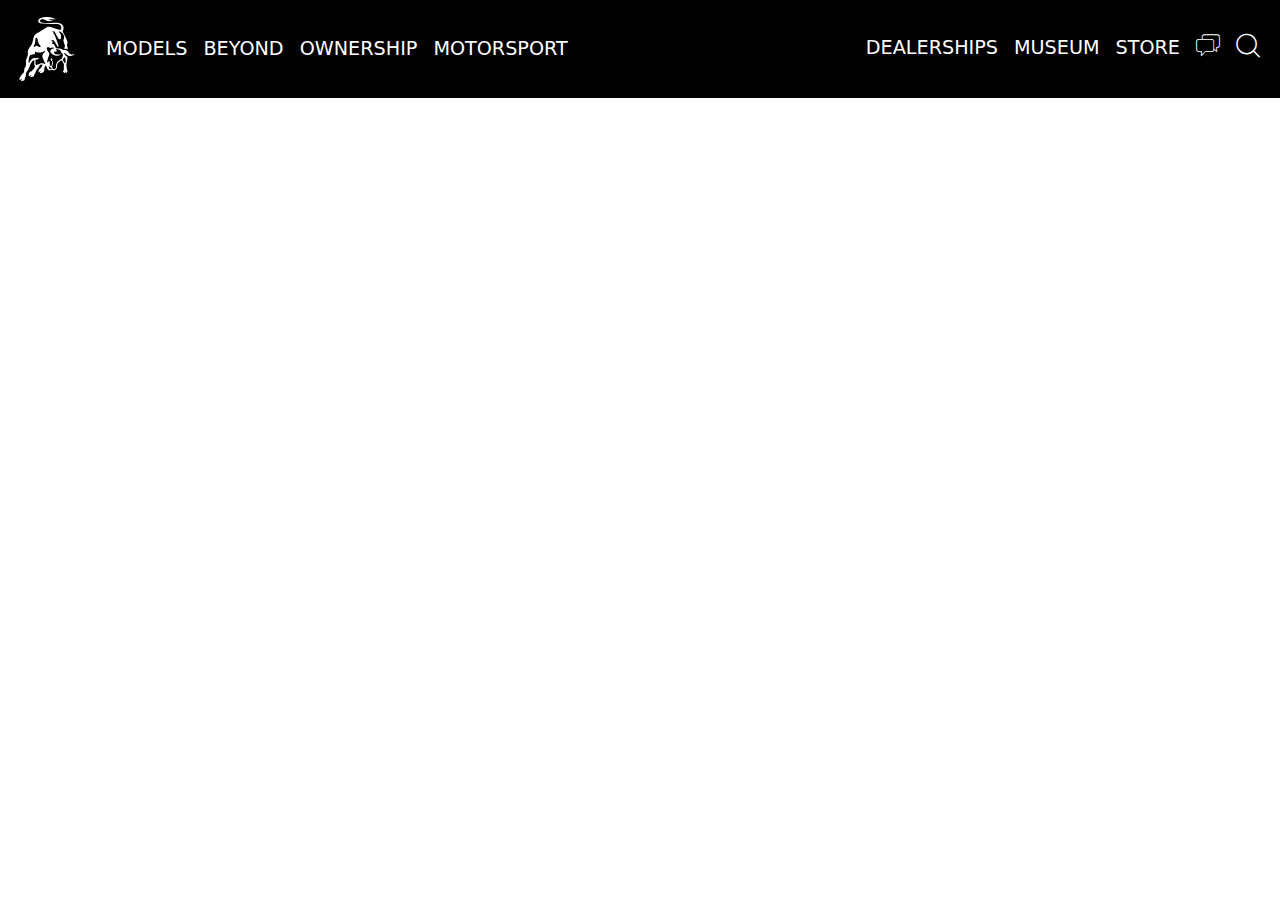
==== index.html @ b0d0cbb2 "first-commit" ====
<!DOCTYPE html>
<html lang="en">

<head>
    <meta charset="UTF-8">
    <meta name="viewport" content="width=device-width, initial-scale=1.0">
    <title>Document</title>
    <link rel="stylesheet" href="assets/css/main.css">
</head>

<body>
    <!-- <div class="container">
        <button class="theme-button ">
            <i class="icon-d-view"></i>
            <svg xmlns:xlink="http://www.w3.org/1999/xlink" x="0px" y="0px" viewBox="0 0 27.7 32"
                style="enable-background:new 0 0 27.7 32;" xml:space="preserve">
                <polygon points="0.2,8.1 0.2,23.9 13.9,31.8 27.5,23.9 27.5,8.1 13.9,0.2 " />
            </svg>
        </button>
    </div> -->
    <header class="header">
        <div class="main-navbar">
            <div class="container container-lg">
                <nav class="navbar navbar-expand-lg">
                      <a class="navbar-brand" href="#"><img src="assets/images/main_logo.svg" alt=""></a>
                      <button class="navbar-toggler" type="button" data-bs-toggle="collapse" data-bs-target="#navbarSupportedContent" aria-controls="navbarSupportedContent" aria-expanded="false" aria-label="Toggle navigation">
                        <span class="navbar-toggler-icon"></span>
                      </button>
                      <div class="collapse navbar-collapse" id="navbarSupportedContent">
                        <ul class="navbar-nav me-auto mb-2 mb-lg-0">
                          <li class="nav-item">
                            <a class="nav-link active" aria-current="page" href="#">Models</a>
                          </li>
                          <li class="nav-item">
                            <a class="nav-link" href="#">Beyond</a>
                          </li> 
                          <li class="nav-item">
                            <a class="nav-link" href="#">Ownership</a>
                          </li> 
                          <li class="nav-item">
                            <a class="nav-link" href="#">Motorsport</a>
                          </li> 
                        </ul>
                        <ul class="right-links navbar-nav">
                            <li class="nav-item">
                                <a class="nav-link" href="">Dealerships</a>
                            </li>
                            <li class="nav-item">
                                <a class="nav-link" href="">Museum</a>
                            </li>
                            <li class="nav-item">
                                <a class="nav-link" href="">Store</a>
                            </li>
                            <li class="nav-item">
                                <a class="nav-link" href=""><i class="icon-ask-me"></i></a>
                            </li>
                            <li class="nav-item">
                                <a class="nav-link" href=""><i class="icon-search"></i></a>
                            </li>
                        </ul>
                      </div>
                  </nav>
            </div><!-- /.container -->
        </div><!-- /.main-navbar -->
    </header><!-- /.header -->
    <main class="main-content"></main><!-- /.main-content -->
    <footer class="footer"></footer><!-- /.footer -->

    <script src="assets/js/bootstrap.js"></script>
    <script src="assets/js/main.js"></script>
</body>

</html>
---- assets/css/main.css ----
@charset "UTF-8";
@font-face {
  font-family: "icomoon";
  src: url("fonts/icomoon.eot?ukr5gu");
  src: url("fonts/icomoon.eot?ukr5gu#iefix") format("embedded-opentype"), url("fonts/icomoon.ttf?ukr5gu") format("truetype"), url("fonts/icomoon.woff?ukr5gu") format("woff"), url("fonts/icomoon.svg?ukr5gu#icomoon") format("svg");
  font-weight: normal;
  font-style: normal;
  font-display: block;
}
[class^=icon-], [class*=" icon-"] {
  /* use !important to prevent issues with browser extensions that change fonts */
  font-family: "icomoon" !important;
  speak: never;
  font-style: normal;
  font-weight: normal;
  font-variant: normal;
  text-transform: none;
  line-height: 1;
  /* Better Font Rendering =========== */
  -webkit-font-smoothing: antialiased;
  -moz-osx-font-smoothing: grayscale;
}

.icon-d-view:before {
  content: "\e900";
}

.icon-arrow:before {
  content: "\e901";
}

.icon-ask-me:before {
  content: "\e902";
}

.icon-play:before {
  content: "\e903";
}

.icon-search:before {
  content: "\e904";
}

/*!
 * Bootstrap  v5.3.3 (https://getbootstrap.com/)
 * Copyright 2011-2024 The Bootstrap Authors
 * Licensed under MIT (https://github.com/twbs/bootstrap/blob/main/LICENSE)
 */
:root,
[data-bs-theme=light] {
  --bs-blue: #0d6efd;
  --bs-indigo: #6610f2;
  --bs-purple: #6f42c1;
  --bs-pink: #d63384;
  --bs-red: #dc3545;
  --bs-orange: #fd7e14;
  --bs-yellow: #ffc107;
  --bs-green: #198754;
  --bs-teal: #20c997;
  --bs-cyan: #0dcaf0;
  --bs-black: #000;
  --bs-white: #fff;
  --bs-gray: #6c757d;
  --bs-gray-dark: #343a40;
  --bs-gray-100: #f8f9fa;
  --bs-gray-200: #e9ecef;
  --bs-gray-300: #dee2e6;
  --bs-gray-400: #ced4da;
  --bs-gray-500: #adb5bd;
  --bs-gray-600: #6c757d;
  --bs-gray-700: #495057;
  --bs-gray-800: #343a40;
  --bs-gray-900: #212529;
  --bs-primary: #0d6efd;
  --bs-secondary: #6c757d;
  --bs-success: #198754;
  --bs-info: #0dcaf0;
  --bs-warning: #ffc107;
  --bs-danger: #dc3545;
  --bs-light: #f8f9fa;
  --bs-dark: #212529;
  --bs-primary-rgb: 13, 110, 253;
  --bs-secondary-rgb: 108, 117, 125;
  --bs-success-rgb: 25, 135, 84;
  --bs-info-rgb: 13, 202, 240;
  --bs-warning-rgb: 255, 193, 7;
  --bs-danger-rgb: 220, 53, 69;
  --bs-light-rgb: 248, 249, 250;
  --bs-dark-rgb: 33, 37, 41;
  --bs-primary-text-emphasis: #052c65;
  --bs-secondary-text-emphasis: #2b2f32;
  --bs-success-text-emphasis: #0a3622;
  --bs-info-text-emphasis: #055160;
  --bs-warning-text-emphasis: #664d03;
  --bs-danger-text-emphasis: #58151c;
  --bs-light-text-emphasis: #495057;
  --bs-dark-text-emphasis: #495057;
  --bs-primary-bg-subtle: #cfe2ff;
  --bs-secondary-bg-subtle: #e2e3e5;
  --bs-success-bg-subtle: #d1e7dd;
  --bs-info-bg-subtle: #cff4fc;
  --bs-warning-bg-subtle: #fff3cd;
  --bs-danger-bg-subtle: #f8d7da;
  --bs-light-bg-subtle: #fcfcfd;
  --bs-dark-bg-subtle: #ced4da;
  --bs-primary-border-subtle: #9ec5fe;
  --bs-secondary-border-subtle: #c4c8cb;
  --bs-success-border-subtle: #a3cfbb;
  --bs-info-border-subtle: #9eeaf9;
  --bs-warning-border-subtle: #ffe69c;
  --bs-danger-border-subtle: #f1aeb5;
  --bs-light-border-subtle: #e9ecef;
  --bs-dark-border-subtle: #adb5bd;
  --bs-white-rgb: 255, 255, 255;
  --bs-black-rgb: 0, 0, 0;
  --bs-font-sans-serif: system-ui, -apple-system, "Segoe UI", Roboto, "Helvetica Neue", "Noto Sans", "Liberation Sans", Arial, sans-serif, "Apple Color Emoji", "Segoe UI Emoji", "Segoe UI Symbol", "Noto Color Emoji";
  --bs-font-monospace: SFMono-Regular, Menlo, Monaco, Consolas, "Liberation Mono", "Courier New", monospace;
  --bs-gradient: linear-gradient(180deg, rgba(255, 255, 255, 0.15), rgba(255, 255, 255, 0));
  --bs-body-font-family: var(--bs-font-sans-serif);
  --bs-body-font-size: 1rem;
  --bs-body-font-weight: 400;
  --bs-body-line-height: 1.5;
  --bs-body-color: #212529;
  --bs-body-color-rgb: 33, 37, 41;
  --bs-body-bg: #fff;
  --bs-body-bg-rgb: 255, 255, 255;
  --bs-emphasis-color: #000;
  --bs-emphasis-color-rgb: 0, 0, 0;
  --bs-secondary-color: rgba(33, 37, 41, 0.75);
  --bs-secondary-color-rgb: 33, 37, 41;
  --bs-secondary-bg: #e9ecef;
  --bs-secondary-bg-rgb: 233, 236, 239;
  --bs-tertiary-color: rgba(33, 37, 41, 0.5);
  --bs-tertiary-color-rgb: 33, 37, 41;
  --bs-tertiary-bg: #f8f9fa;
  --bs-tertiary-bg-rgb: 248, 249, 250;
  --bs-heading-color: inherit;
  --bs-link-color: #0d6efd;
  --bs-link-color-rgb: 13, 110, 253;
  --bs-link-decoration: underline;
  --bs-link-hover-color: #0a58ca;
  --bs-link-hover-color-rgb: 10, 88, 202;
  --bs-code-color: #d63384;
  --bs-highlight-color: #212529;
  --bs-highlight-bg: #fff3cd;
  --bs-border-width: 1px;
  --bs-border-style: solid;
  --bs-border-color: #dee2e6;
  --bs-border-color-translucent: rgba(0, 0, 0, 0.175);
  --bs-border-radius: 0.375rem;
  --bs-border-radius-sm: 0.25rem;
  --bs-border-radius-lg: 0.5rem;
  --bs-border-radius-xl: 1rem;
  --bs-border-radius-xxl: 2rem;
  --bs-border-radius-2xl: var(--bs-border-radius-xxl);
  --bs-border-radius-pill: 50rem;
  --bs-box-shadow: 0 0.5rem 1rem rgba(0, 0, 0, 0.15);
  --bs-box-shadow-sm: 0 0.125rem 0.25rem rgba(0, 0, 0, 0.075);
  --bs-box-shadow-lg: 0 1rem 3rem rgba(0, 0, 0, 0.175);
  --bs-box-shadow-inset: inset 0 1px 2px rgba(0, 0, 0, 0.075);
  --bs-focus-ring-width: 0.25rem;
  --bs-focus-ring-opacity: 0.25;
  --bs-focus-ring-color: rgba(13, 110, 253, 0.25);
  --bs-form-valid-color: #198754;
  --bs-form-valid-border-color: #198754;
  --bs-form-invalid-color: #dc3545;
  --bs-form-invalid-border-color: #dc3545;
}

[data-bs-theme=dark] {
  color-scheme: dark;
  --bs-body-color: #dee2e6;
  --bs-body-color-rgb: 222, 226, 230;
  --bs-body-bg: #212529;
  --bs-body-bg-rgb: 33, 37, 41;
  --bs-emphasis-color: #fff;
  --bs-emphasis-color-rgb: 255, 255, 255;
  --bs-secondary-color: rgba(222, 226, 230, 0.75);
  --bs-secondary-color-rgb: 222, 226, 230;
  --bs-secondary-bg: #343a40;
  --bs-secondary-bg-rgb: 52, 58, 64;
  --bs-tertiary-color: rgba(222, 226, 230, 0.5);
  --bs-tertiary-color-rgb: 222, 226, 230;
  --bs-tertiary-bg: #2b3035;
  --bs-tertiary-bg-rgb: 43, 48, 53;
  --bs-primary-text-emphasis: #6ea8fe;
  --bs-secondary-text-emphasis: #a7acb1;
  --bs-success-text-emphasis: #75b798;
  --bs-info-text-emphasis: #6edff6;
  --bs-warning-text-emphasis: #ffda6a;
  --bs-danger-text-emphasis: #ea868f;
  --bs-light-text-emphasis: #f8f9fa;
  --bs-dark-text-emphasis: #dee2e6;
  --bs-primary-bg-subtle: #031633;
  --bs-secondary-bg-subtle: #161719;
  --bs-success-bg-subtle: #051b11;
  --bs-info-bg-subtle: #032830;
  --bs-warning-bg-subtle: #332701;
  --bs-danger-bg-subtle: #2c0b0e;
  --bs-light-bg-subtle: #343a40;
  --bs-dark-bg-subtle: #1a1d20;
  --bs-primary-border-subtle: #084298;
  --bs-secondary-border-subtle: #41464b;
  --bs-success-border-subtle: #0f5132;
  --bs-info-border-subtle: #087990;
  --bs-warning-border-subtle: #997404;
  --bs-danger-border-subtle: #842029;
  --bs-light-border-subtle: #495057;
  --bs-dark-border-subtle: #343a40;
  --bs-heading-color: inherit;
  --bs-link-color: #6ea8fe;
  --bs-link-hover-color: #8bb9fe;
  --bs-link-color-rgb: 110, 168, 254;
  --bs-link-hover-color-rgb: 139, 185, 254;
  --bs-code-color: #e685b5;
  --bs-highlight-color: #dee2e6;
  --bs-highlight-bg: #664d03;
  --bs-border-color: #495057;
  --bs-border-color-translucent: rgba(255, 255, 255, 0.15);
  --bs-form-valid-color: #75b798;
  --bs-form-valid-border-color: #75b798;
  --bs-form-invalid-color: #ea868f;
  --bs-form-invalid-border-color: #ea868f;
}

*,
*::before,
*::after {
  box-sizing: border-box;
}

@media (prefers-reduced-motion: no-preference) {
  :root {
    scroll-behavior: smooth;
  }
}

body {
  margin: 0;
  font-family: var(--bs-body-font-family);
  font-size: var(--bs-body-font-size);
  font-weight: var(--bs-body-font-weight);
  line-height: var(--bs-body-line-height);
  color: var(--bs-body-color);
  text-align: var(--bs-body-text-align);
  background-color: var(--bs-body-bg);
  -webkit-text-size-adjust: 100%;
  -webkit-tap-highlight-color: rgba(0, 0, 0, 0);
}

hr {
  margin: 1rem 0;
  color: inherit;
  border: 0;
  border-top: var(--bs-border-width) solid;
  opacity: 0.25;
}

h6, .h6, h5, .h5, h4, .h4, h3, .h3, h2, .h2, h1, .h1 {
  margin-top: 0;
  margin-bottom: 0.5rem;
  font-weight: 500;
  line-height: 1.2;
  color: var(--bs-heading-color);
}

h1, .h1 {
  font-size: calc(1.375rem + 1.5vw);
}
@media (min-width: 1200px) {
  h1, .h1 {
    font-size: 2.5rem;
  }
}

h2, .h2 {
  font-size: calc(1.325rem + 0.9vw);
}
@media (min-width: 1200px) {
  h2, .h2 {
    font-size: 2rem;
  }
}

h3, .h3 {
  font-size: calc(1.3rem + 0.6vw);
}
@media (min-width: 1200px) {
  h3, .h3 {
    font-size: 1.75rem;
  }
}

h4, .h4 {
  font-size: calc(1.275rem + 0.3vw);
}
@media (min-width: 1200px) {
  h4, .h4 {
    font-size: 1.5rem;
  }
}

h5, .h5 {
  font-size: 1.25rem;
}

h6, .h6 {
  font-size: 1rem;
}

p {
  margin-top: 0;
  margin-bottom: 1rem;
}

abbr[title] {
  -webkit-text-decoration: underline dotted;
          text-decoration: underline dotted;
  cursor: help;
  -webkit-text-decoration-skip-ink: none;
          text-decoration-skip-ink: none;
}

address {
  margin-bottom: 1rem;
  font-style: normal;
  line-height: inherit;
}

ol,
ul {
  padding-left: 2rem;
}

ol,
ul,
dl {
  margin-top: 0;
  margin-bottom: 1rem;
}

ol ol,
ul ul,
ol ul,
ul ol {
  margin-bottom: 0;
}

dt {
  font-weight: 700;
}

dd {
  margin-bottom: 0.5rem;
  margin-left: 0;
}

blockquote {
  margin: 0 0 1rem;
}

b,
strong {
  font-weight: bolder;
}

small, .small {
  font-size: 0.875em;
}

mark, .mark {
  padding: 0.1875em;
  color: var(--bs-highlight-color);
  background-color: var(--bs-highlight-bg);
}

sub,
sup {
  position: relative;
  font-size: 0.75em;
  line-height: 0;
  vertical-align: baseline;
}

sub {
  bottom: -0.25em;
}

sup {
  top: -0.5em;
}

a {
  color: rgba(var(--bs-link-color-rgb), var(--bs-link-opacity, 1));
  text-decoration: underline;
}
a:hover {
  --bs-link-color-rgb: var(--bs-link-hover-color-rgb);
}

a:not([href]):not([class]), a:not([href]):not([class]):hover {
  color: inherit;
  text-decoration: none;
}

pre,
code,
kbd,
samp {
  font-family: var(--bs-font-monospace);
  font-size: 1em;
}

pre {
  display: block;
  margin-top: 0;
  margin-bottom: 1rem;
  overflow: auto;
  font-size: 0.875em;
}
pre code {
  font-size: inherit;
  color: inherit;
  word-break: normal;
}

code {
  font-size: 0.875em;
  color: var(--bs-code-color);
  word-wrap: break-word;
}
a > code {
  color: inherit;
}

kbd {
  padding: 0.1875rem 0.375rem;
  font-size: 0.875em;
  color: var(--bs-body-bg);
  background-color: var(--bs-body-color);
  border-radius: 0.25rem;
}
kbd kbd {
  padding: 0;
  font-size: 1em;
}

figure {
  margin: 0 0 1rem;
}

img,
svg {
  vertical-align: middle;
}

table {
  caption-side: bottom;
  border-collapse: collapse;
}

caption {
  padding-top: 0.5rem;
  padding-bottom: 0.5rem;
  color: var(--bs-secondary-color);
  text-align: left;
}

th {
  text-align: inherit;
  text-align: -webkit-match-parent;
}

thead,
tbody,
tfoot,
tr,
td,
th {
  border-color: inherit;
  border-style: solid;
  border-width: 0;
}

label {
  display: inline-block;
}

button {
  border-radius: 0;
}

button:focus:not(:focus-visible) {
  outline: 0;
}

input,
button,
select,
optgroup,
textarea {
  margin: 0;
  font-family: inherit;
  font-size: inherit;
  line-height: inherit;
}

button,
select {
  text-transform: none;
}

[role=button] {
  cursor: pointer;
}

select {
  word-wrap: normal;
}
select:disabled {
  opacity: 1;
}

[list]:not([type=date]):not([type=datetime-local]):not([type=month]):not([type=week]):not([type=time])::-webkit-calendar-picker-indicator {
  display: none !important;
}

button,
[type=button],
[type=reset],
[type=submit] {
  -webkit-appearance: button;
}
button:not(:disabled),
[type=button]:not(:disabled),
[type=reset]:not(:disabled),
[type=submit]:not(:disabled) {
  cursor: pointer;
}

::-moz-focus-inner {
  padding: 0;
  border-style: none;
}

textarea {
  resize: vertical;
}

fieldset {
  min-width: 0;
  padding: 0;
  margin: 0;
  border: 0;
}

legend {
  float: left;
  width: 100%;
  padding: 0;
  margin-bottom: 0.5rem;
  font-size: calc(1.275rem + 0.3vw);
  line-height: inherit;
}
@media (min-width: 1200px) {
  legend {
    font-size: 1.5rem;
  }
}
legend + * {
  clear: left;
}

::-webkit-datetime-edit-fields-wrapper,
::-webkit-datetime-edit-text,
::-webkit-datetime-edit-minute,
::-webkit-datetime-edit-hour-field,
::-webkit-datetime-edit-day-field,
::-webkit-datetime-edit-month-field,
::-webkit-datetime-edit-year-field {
  padding: 0;
}

::-webkit-inner-spin-button {
  height: auto;
}

[type=search] {
  -webkit-appearance: textfield;
  outline-offset: -2px;
}

/* rtl:raw:
[type="tel"],
[type="url"],
[type="email"],
[type="number"] {
  direction: ltr;
}
*/
::-webkit-search-decoration {
  -webkit-appearance: none;
}

::-webkit-color-swatch-wrapper {
  padding: 0;
}

::file-selector-button {
  font: inherit;
  -webkit-appearance: button;
}

output {
  display: inline-block;
}

iframe {
  border: 0;
}

summary {
  display: list-item;
  cursor: pointer;
}

progress {
  vertical-align: baseline;
}

[hidden] {
  display: none !important;
}

.lead {
  font-size: 1.25rem;
  font-weight: 300;
}

.display-1 {
  font-size: calc(1.625rem + 4.5vw);
  font-weight: 300;
  line-height: 1.2;
}
@media (min-width: 1200px) {
  .display-1 {
    font-size: 5rem;
  }
}

.display-2 {
  font-size: calc(1.575rem + 3.9vw);
  font-weight: 300;
  line-height: 1.2;
}
@media (min-width: 1200px) {
  .display-2 {
    font-size: 4.5rem;
  }
}

.display-3 {
  font-size: calc(1.525rem + 3.3vw);
  font-weight: 300;
  line-height: 1.2;
}
@media (min-width: 1200px) {
  .display-3 {
    font-size: 4rem;
  }
}

.display-4 {
  font-size: calc(1.475rem + 2.7vw);
  font-weight: 300;
  line-height: 1.2;
}
@media (min-width: 1200px) {
  .display-4 {
    font-size: 3.5rem;
  }
}

.display-5 {
  font-size: calc(1.425rem + 2.1vw);
  font-weight: 300;
  line-height: 1.2;
}
@media (min-width: 1200px) {
  .display-5 {
    font-size: 3rem;
  }
}

.display-6 {
  font-size: calc(1.375rem + 1.5vw);
  font-weight: 300;
  line-height: 1.2;
}
@media (min-width: 1200px) {
  .display-6 {
    font-size: 2.5rem;
  }
}

.list-unstyled {
  padding-left: 0;
  list-style: none;
}

.list-inline {
  padding-left: 0;
  list-style: none;
}

.list-inline-item {
  display: inline-block;
}
.list-inline-item:not(:last-child) {
  margin-right: 0.5rem;
}

.initialism {
  font-size: 0.875em;
  text-transform: uppercase;
}

.blockquote {
  margin-bottom: 1rem;
  font-size: 1.25rem;
}
.blockquote > :last-child {
  margin-bottom: 0;
}

.blockquote-footer {
  margin-top: -1rem;
  margin-bottom: 1rem;
  font-size: 0.875em;
  color: #6c757d;
}
.blockquote-footer::before {
  content: "— ";
}

.img-fluid {
  max-width: 100%;
  height: auto;
}

.img-thumbnail {
  padding: 0.25rem;
  background-color: var(--bs-body-bg);
  border: var(--bs-border-width) solid var(--bs-border-color);
  border-radius: var(--bs-border-radius);
  max-width: 100%;
  height: auto;
}

.figure {
  display: inline-block;
}

.figure-img {
  margin-bottom: 0.5rem;
  line-height: 1;
}

.figure-caption {
  font-size: 0.875em;
  color: var(--bs-secondary-color);
}

.container,
.container-fluid,
.container-xxl,
.container-xl,
.container-lg,
.container-md,
.container-sm {
  --bs-gutter-x: 1.5rem;
  --bs-gutter-y: 0;
  width: 100%;
  padding-right: calc(var(--bs-gutter-x) * 0.5);
  padding-left: calc(var(--bs-gutter-x) * 0.5);
  margin-right: auto;
  margin-left: auto;
}

@media (min-width: 576px) {
  .container-sm, .container {
    max-width: 540px;
  }
}
@media (min-width: 768px) {
  .container-md, .container-sm, .container {
    max-width: 720px;
  }
}
@media (min-width: 992px) {
  .container-lg, .container-md, .container-sm, .container {
    max-width: 960px;
  }
}
@media (min-width: 1200px) {
  .container-xl, .container-lg, .container-md, .container-sm, .container {
    max-width: 1140px;
  }
}
@media (min-width: 1400px) {
  .container-xxl, .container-xl, .container-lg, .container-md, .container-sm, .container {
    max-width: 1320px;
  }
}
:root {
  --bs-breakpoint-xs: 0;
  --bs-breakpoint-sm: 576px;
  --bs-breakpoint-md: 768px;
  --bs-breakpoint-lg: 992px;
  --bs-breakpoint-xl: 1200px;
  --bs-breakpoint-xxl: 1400px;
}

.row {
  --bs-gutter-x: 1.5rem;
  --bs-gutter-y: 0;
  display: flex;
  flex-wrap: wrap;
  margin-top: calc(-1 * var(--bs-gutter-y));
  margin-right: calc(-0.5 * var(--bs-gutter-x));
  margin-left: calc(-0.5 * var(--bs-gutter-x));
}
.row > * {
  flex-shrink: 0;
  width: 100%;
  max-width: 100%;
  padding-right: calc(var(--bs-gutter-x) * 0.5);
  padding-left: calc(var(--bs-gutter-x) * 0.5);
  margin-top: var(--bs-gutter-y);
}

.col {
  flex: 1 0 0%;
}

.row-cols-auto > * {
  flex: 0 0 auto;
  width: auto;
}

.row-cols-1 > * {
  flex: 0 0 auto;
  width: 100%;
}

.row-cols-2 > * {
  flex: 0 0 auto;
  width: 50%;
}

.row-cols-3 > * {
  flex: 0 0 auto;
  width: 33.33333333%;
}

.row-cols-4 > * {
  flex: 0 0 auto;
  width: 25%;
}

.row-cols-5 > * {
  flex: 0 0 auto;
  width: 20%;
}

.row-cols-6 > * {
  flex: 0 0 auto;
  width: 16.66666667%;
}

.col-auto {
  flex: 0 0 auto;
  width: auto;
}

.col-1 {
  flex: 0 0 auto;
  width: 8.33333333%;
}

.col-2 {
  flex: 0 0 auto;
  width: 16.66666667%;
}

.col-3 {
  flex: 0 0 auto;
  width: 25%;
}

.col-4 {
  flex: 0 0 auto;
  width: 33.33333333%;
}

.col-5 {
  flex: 0 0 auto;
  width: 41.66666667%;
}

.col-6 {
  flex: 0 0 auto;
  width: 50%;
}

.col-7 {
  flex: 0 0 auto;
  width: 58.33333333%;
}

.col-8 {
  flex: 0 0 auto;
  width: 66.66666667%;
}

.col-9 {
  flex: 0 0 auto;
  width: 75%;
}

.col-10 {
  flex: 0 0 auto;
  width: 83.33333333%;
}

.col-11 {
  flex: 0 0 auto;
  width: 91.66666667%;
}

.col-12 {
  flex: 0 0 auto;
  width: 100%;
}

.offset-1 {
  margin-left: 8.33333333%;
}

.offset-2 {
  margin-left: 16.66666667%;
}

.offset-3 {
  margin-left: 25%;
}

.offset-4 {
  margin-left: 33.33333333%;
}

.offset-5 {
  margin-left: 41.66666667%;
}

.offset-6 {
  margin-left: 50%;
}

.offset-7 {
  margin-left: 58.33333333%;
}

.offset-8 {
  margin-left: 66.66666667%;
}

.offset-9 {
  margin-left: 75%;
}

.offset-10 {
  margin-left: 83.33333333%;
}

.offset-11 {
  margin-left: 91.66666667%;
}

.g-0,
.gx-0 {
  --bs-gutter-x: 0;
}

.g-0,
.gy-0 {
  --bs-gutter-y: 0;
}

.g-1,
.gx-1 {
  --bs-gutter-x: 0.25rem;
}

.g-1,
.gy-1 {
  --bs-gutter-y: 0.25rem;
}

.g-2,
.gx-2 {
  --bs-gutter-x: 0.5rem;
}

.g-2,
.gy-2 {
  --bs-gutter-y: 0.5rem;
}

.g-3,
.gx-3 {
  --bs-gutter-x: 1rem;
}

.g-3,
.gy-3 {
  --bs-gutter-y: 1rem;
}

.g-4,
.gx-4 {
  --bs-gutter-x: 1.5rem;
}

.g-4,
.gy-4 {
  --bs-gutter-y: 1.5rem;
}

.g-5,
.gx-5 {
  --bs-gutter-x: 3rem;
}

.g-5,
.gy-5 {
  --bs-gutter-y: 3rem;
}

@media (min-width: 576px) {
  .col-sm {
    flex: 1 0 0%;
  }
  .row-cols-sm-auto > * {
    flex: 0 0 auto;
    width: auto;
  }
  .row-cols-sm-1 > * {
    flex: 0 0 auto;
    width: 100%;
  }
  .row-cols-sm-2 > * {
    flex: 0 0 auto;
    width: 50%;
  }
  .row-cols-sm-3 > * {
    flex: 0 0 auto;
    width: 33.33333333%;
  }
  .row-cols-sm-4 > * {
    flex: 0 0 auto;
    width: 25%;
  }
  .row-cols-sm-5 > * {
    flex: 0 0 auto;
    width: 20%;
  }
  .row-cols-sm-6 > * {
    flex: 0 0 auto;
    width: 16.66666667%;
  }
  .col-sm-auto {
    flex: 0 0 auto;
    width: auto;
  }
  .col-sm-1 {
    flex: 0 0 auto;
    width: 8.33333333%;
  }
  .col-sm-2 {
    flex: 0 0 auto;
    width: 16.66666667%;
  }
  .col-sm-3 {
    flex: 0 0 auto;
    width: 25%;
  }
  .col-sm-4 {
    flex: 0 0 auto;
    width: 33.33333333%;
  }
  .col-sm-5 {
    flex: 0 0 auto;
    width: 41.66666667%;
  }
  .col-sm-6 {
    flex: 0 0 auto;
    width: 50%;
  }
  .col-sm-7 {
    flex: 0 0 auto;
    width: 58.33333333%;
  }
  .col-sm-8 {
    flex: 0 0 auto;
    width: 66.66666667%;
  }
  .col-sm-9 {
    flex: 0 0 auto;
    width: 75%;
  }
  .col-sm-10 {
    flex: 0 0 auto;
    width: 83.33333333%;
  }
  .col-sm-11 {
    flex: 0 0 auto;
    width: 91.66666667%;
  }
  .col-sm-12 {
    flex: 0 0 auto;
    width: 100%;
  }
  .offset-sm-0 {
    margin-left: 0;
  }
  .offset-sm-1 {
    margin-left: 8.33333333%;
  }
  .offset-sm-2 {
    margin-left: 16.66666667%;
  }
  .offset-sm-3 {
    margin-left: 25%;
  }
  .offset-sm-4 {
    margin-left: 33.33333333%;
  }
  .offset-sm-5 {
    margin-left: 41.66666667%;
  }
  .offset-sm-6 {
    margin-left: 50%;
  }
  .offset-sm-7 {
    margin-left: 58.33333333%;
  }
  .offset-sm-8 {
    margin-left: 66.66666667%;
  }
  .offset-sm-9 {
    margin-left: 75%;
  }
  .offset-sm-10 {
    margin-left: 83.33333333%;
  }
  .offset-sm-11 {
    margin-left: 91.66666667%;
  }
  .g-sm-0,
  .gx-sm-0 {
    --bs-gutter-x: 0;
  }
  .g-sm-0,
  .gy-sm-0 {
    --bs-gutter-y: 0;
  }
  .g-sm-1,
  .gx-sm-1 {
    --bs-gutter-x: 0.25rem;
  }
  .g-sm-1,
  .gy-sm-1 {
    --bs-gutter-y: 0.25rem;
  }
  .g-sm-2,
  .gx-sm-2 {
    --bs-gutter-x: 0.5rem;
  }
  .g-sm-2,
  .gy-sm-2 {
    --bs-gutter-y: 0.5rem;
  }
  .g-sm-3,
  .gx-sm-3 {
    --bs-gutter-x: 1rem;
  }
  .g-sm-3,
  .gy-sm-3 {
    --bs-gutter-y: 1rem;
  }
  .g-sm-4,
  .gx-sm-4 {
    --bs-gutter-x: 1.5rem;
  }
  .g-sm-4,
  .gy-sm-4 {
    --bs-gutter-y: 1.5rem;
  }
  .g-sm-5,
  .gx-sm-5 {
    --bs-gutter-x: 3rem;
  }
  .g-sm-5,
  .gy-sm-5 {
    --bs-gutter-y: 3rem;
  }
}
@media (min-width: 768px) {
  .col-md {
    flex: 1 0 0%;
  }
  .row-cols-md-auto > * {
    flex: 0 0 auto;
    width: auto;
  }
  .row-cols-md-1 > * {
    flex: 0 0 auto;
    width: 100%;
  }
  .row-cols-md-2 > * {
    flex: 0 0 auto;
    width: 50%;
  }
  .row-cols-md-3 > * {
    flex: 0 0 auto;
    width: 33.33333333%;
  }
  .row-cols-md-4 > * {
    flex: 0 0 auto;
    width: 25%;
  }
  .row-cols-md-5 > * {
    flex: 0 0 auto;
    width: 20%;
  }
  .row-cols-md-6 > * {
    flex: 0 0 auto;
    width: 16.66666667%;
  }
  .col-md-auto {
    flex: 0 0 auto;
    width: auto;
  }
  .col-md-1 {
    flex: 0 0 auto;
    width: 8.33333333%;
  }
  .col-md-2 {
    flex: 0 0 auto;
    width: 16.66666667%;
  }
  .col-md-3 {
    flex: 0 0 auto;
    width: 25%;
  }
  .col-md-4 {
    flex: 0 0 auto;
    width: 33.33333333%;
  }
  .col-md-5 {
    flex: 0 0 auto;
    width: 41.66666667%;
  }
  .col-md-6 {
    flex: 0 0 auto;
    width: 50%;
  }
  .col-md-7 {
    flex: 0 0 auto;
    width: 58.33333333%;
  }
  .col-md-8 {
    flex: 0 0 auto;
    width: 66.66666667%;
  }
  .col-md-9 {
    flex: 0 0 auto;
    width: 75%;
  }
  .col-md-10 {
    flex: 0 0 auto;
    width: 83.33333333%;
  }
  .col-md-11 {
    flex: 0 0 auto;
    width: 91.66666667%;
  }
  .col-md-12 {
    flex: 0 0 auto;
    width: 100%;
  }
  .offset-md-0 {
    margin-left: 0;
  }
  .offset-md-1 {
    margin-left: 8.33333333%;
  }
  .offset-md-2 {
    margin-left: 16.66666667%;
  }
  .offset-md-3 {
    margin-left: 25%;
  }
  .offset-md-4 {
    margin-left: 33.33333333%;
  }
  .offset-md-5 {
    margin-left: 41.66666667%;
  }
  .offset-md-6 {
    margin-left: 50%;
  }
  .offset-md-7 {
    margin-left: 58.33333333%;
  }
  .offset-md-8 {
    margin-left: 66.66666667%;
  }
  .offset-md-9 {
    margin-left: 75%;
  }
  .offset-md-10 {
    margin-left: 83.33333333%;
  }
  .offset-md-11 {
    margin-left: 91.66666667%;
  }
  .g-md-0,
  .gx-md-0 {
    --bs-gutter-x: 0;
  }
  .g-md-0,
  .gy-md-0 {
    --bs-gutter-y: 0;
  }
  .g-md-1,
  .gx-md-1 {
    --bs-gutter-x: 0.25rem;
  }
  .g-md-1,
  .gy-md-1 {
    --bs-gutter-y: 0.25rem;
  }
  .g-md-2,
  .gx-md-2 {
    --bs-gutter-x: 0.5rem;
  }
  .g-md-2,
  .gy-md-2 {
    --bs-gutter-y: 0.5rem;
  }
  .g-md-3,
  .gx-md-3 {
    --bs-gutter-x: 1rem;
  }
  .g-md-3,
  .gy-md-3 {
    --bs-gutter-y: 1rem;
  }
  .g-md-4,
  .gx-md-4 {
    --bs-gutter-x: 1.5rem;
  }
  .g-md-4,
  .gy-md-4 {
    --bs-gutter-y: 1.5rem;
  }
  .g-md-5,
  .gx-md-5 {
    --bs-gutter-x: 3rem;
  }
  .g-md-5,
  .gy-md-5 {
    --bs-gutter-y: 3rem;
  }
}
@media (min-width: 992px) {
  .col-lg {
    flex: 1 0 0%;
  }
  .row-cols-lg-auto > * {
    flex: 0 0 auto;
    width: auto;
  }
  .row-cols-lg-1 > * {
    flex: 0 0 auto;
    width: 100%;
  }
  .row-cols-lg-2 > * {
    flex: 0 0 auto;
    width: 50%;
  }
  .row-cols-lg-3 > * {
    flex: 0 0 auto;
    width: 33.33333333%;
  }
  .row-cols-lg-4 > * {
    flex: 0 0 auto;
    width: 25%;
  }
  .row-cols-lg-5 > * {
    flex: 0 0 auto;
    width: 20%;
  }
  .row-cols-lg-6 > * {
    flex: 0 0 auto;
    width: 16.66666667%;
  }
  .col-lg-auto {
    flex: 0 0 auto;
    width: auto;
  }
  .col-lg-1 {
    flex: 0 0 auto;
    width: 8.33333333%;
  }
  .col-lg-2 {
    flex: 0 0 auto;
    width: 16.66666667%;
  }
  .col-lg-3 {
    flex: 0 0 auto;
    width: 25%;
  }
  .col-lg-4 {
    flex: 0 0 auto;
    width: 33.33333333%;
  }
  .col-lg-5 {
    flex: 0 0 auto;
    width: 41.66666667%;
  }
  .col-lg-6 {
    flex: 0 0 auto;
    width: 50%;
  }
  .col-lg-7 {
    flex: 0 0 auto;
    width: 58.33333333%;
  }
  .col-lg-8 {
    flex: 0 0 auto;
    width: 66.66666667%;
  }
  .col-lg-9 {
    flex: 0 0 auto;
    width: 75%;
  }
  .col-lg-10 {
    flex: 0 0 auto;
    width: 83.33333333%;
  }
  .col-lg-11 {
    flex: 0 0 auto;
    width: 91.66666667%;
  }
  .col-lg-12 {
    flex: 0 0 auto;
    width: 100%;
  }
  .offset-lg-0 {
    margin-left: 0;
  }
  .offset-lg-1 {
    margin-left: 8.33333333%;
  }
  .offset-lg-2 {
    margin-left: 16.66666667%;
  }
  .offset-lg-3 {
    margin-left: 25%;
  }
  .offset-lg-4 {
    margin-left: 33.33333333%;
  }
  .offset-lg-5 {
    margin-left: 41.66666667%;
  }
  .offset-lg-6 {
    margin-left: 50%;
  }
  .offset-lg-7 {
    margin-left: 58.33333333%;
  }
  .offset-lg-8 {
    margin-left: 66.66666667%;
  }
  .offset-lg-9 {
    margin-left: 75%;
  }
  .offset-lg-10 {
    margin-left: 83.33333333%;
  }
  .offset-lg-11 {
    margin-left: 91.66666667%;
  }
  .g-lg-0,
  .gx-lg-0 {
    --bs-gutter-x: 0;
  }
  .g-lg-0,
  .gy-lg-0 {
    --bs-gutter-y: 0;
  }
  .g-lg-1,
  .gx-lg-1 {
    --bs-gutter-x: 0.25rem;
  }
  .g-lg-1,
  .gy-lg-1 {
    --bs-gutter-y: 0.25rem;
  }
  .g-lg-2,
  .gx-lg-2 {
    --bs-gutter-x: 0.5rem;
  }
  .g-lg-2,
  .gy-lg-2 {
    --bs-gutter-y: 0.5rem;
  }
  .g-lg-3,
  .gx-lg-3 {
    --bs-gutter-x: 1rem;
  }
  .g-lg-3,
  .gy-lg-3 {
    --bs-gutter-y: 1rem;
  }
  .g-lg-4,
  .gx-lg-4 {
    --bs-gutter-x: 1.5rem;
  }
  .g-lg-4,
  .gy-lg-4 {
    --bs-gutter-y: 1.5rem;
  }
  .g-lg-5,
  .gx-lg-5 {
    --bs-gutter-x: 3rem;
  }
  .g-lg-5,
  .gy-lg-5 {
    --bs-gutter-y: 3rem;
  }
}
@media (min-width: 1200px) {
  .col-xl {
    flex: 1 0 0%;
  }
  .row-cols-xl-auto > * {
    flex: 0 0 auto;
    width: auto;
  }
  .row-cols-xl-1 > * {
    flex: 0 0 auto;
    width: 100%;
  }
  .row-cols-xl-2 > * {
    flex: 0 0 auto;
    width: 50%;
  }
  .row-cols-xl-3 > * {
    flex: 0 0 auto;
    width: 33.33333333%;
  }
  .row-cols-xl-4 > * {
    flex: 0 0 auto;
    width: 25%;
  }
  .row-cols-xl-5 > * {
    flex: 0 0 auto;
    width: 20%;
  }
  .row-cols-xl-6 > * {
    flex: 0 0 auto;
    width: 16.66666667%;
  }
  .col-xl-auto {
    flex: 0 0 auto;
    width: auto;
  }
  .col-xl-1 {
    flex: 0 0 auto;
    width: 8.33333333%;
  }
  .col-xl-2 {
    flex: 0 0 auto;
    width: 16.66666667%;
  }
  .col-xl-3 {
    flex: 0 0 auto;
    width: 25%;
  }
  .col-xl-4 {
    flex: 0 0 auto;
    width: 33.33333333%;
  }
  .col-xl-5 {
    flex: 0 0 auto;
    width: 41.66666667%;
  }
  .col-xl-6 {
    flex: 0 0 auto;
    width: 50%;
  }
  .col-xl-7 {
    flex: 0 0 auto;
    width: 58.33333333%;
  }
  .col-xl-8 {
    flex: 0 0 auto;
    width: 66.66666667%;
  }
  .col-xl-9 {
    flex: 0 0 auto;
    width: 75%;
  }
  .col-xl-10 {
    flex: 0 0 auto;
    width: 83.33333333%;
  }
  .col-xl-11 {
    flex: 0 0 auto;
    width: 91.66666667%;
  }
  .col-xl-12 {
    flex: 0 0 auto;
    width: 100%;
  }
  .offset-xl-0 {
    margin-left: 0;
  }
  .offset-xl-1 {
    margin-left: 8.33333333%;
  }
  .offset-xl-2 {
    margin-left: 16.66666667%;
  }
  .offset-xl-3 {
    margin-left: 25%;
  }
  .offset-xl-4 {
    margin-left: 33.33333333%;
  }
  .offset-xl-5 {
    margin-left: 41.66666667%;
  }
  .offset-xl-6 {
    margin-left: 50%;
  }
  .offset-xl-7 {
    margin-left: 58.33333333%;
  }
  .offset-xl-8 {
    margin-left: 66.66666667%;
  }
  .offset-xl-9 {
    margin-left: 75%;
  }
  .offset-xl-10 {
    margin-left: 83.33333333%;
  }
  .offset-xl-11 {
    margin-left: 91.66666667%;
  }
  .g-xl-0,
  .gx-xl-0 {
    --bs-gutter-x: 0;
  }
  .g-xl-0,
  .gy-xl-0 {
    --bs-gutter-y: 0;
  }
  .g-xl-1,
  .gx-xl-1 {
    --bs-gutter-x: 0.25rem;
  }
  .g-xl-1,
  .gy-xl-1 {
    --bs-gutter-y: 0.25rem;
  }
  .g-xl-2,
  .gx-xl-2 {
    --bs-gutter-x: 0.5rem;
  }
  .g-xl-2,
  .gy-xl-2 {
    --bs-gutter-y: 0.5rem;
  }
  .g-xl-3,
  .gx-xl-3 {
    --bs-gutter-x: 1rem;
  }
  .g-xl-3,
  .gy-xl-3 {
    --bs-gutter-y: 1rem;
  }
  .g-xl-4,
  .gx-xl-4 {
    --bs-gutter-x: 1.5rem;
  }
  .g-xl-4,
  .gy-xl-4 {
    --bs-gutter-y: 1.5rem;
  }
  .g-xl-5,
  .gx-xl-5 {
    --bs-gutter-x: 3rem;
  }
  .g-xl-5,
  .gy-xl-5 {
    --bs-gutter-y: 3rem;
  }
}
@media (min-width: 1400px) {
  .col-xxl {
    flex: 1 0 0%;
  }
  .row-cols-xxl-auto > * {
    flex: 0 0 auto;
    width: auto;
  }
  .row-cols-xxl-1 > * {
    flex: 0 0 auto;
    width: 100%;
  }
  .row-cols-xxl-2 > * {
    flex: 0 0 auto;
    width: 50%;
  }
  .row-cols-xxl-3 > * {
    flex: 0 0 auto;
    width: 33.33333333%;
  }
  .row-cols-xxl-4 > * {
    flex: 0 0 auto;
    width: 25%;
  }
  .row-cols-xxl-5 > * {
    flex: 0 0 auto;
    width: 20%;
  }
  .row-cols-xxl-6 > * {
    flex: 0 0 auto;
    width: 16.66666667%;
  }
  .col-xxl-auto {
    flex: 0 0 auto;
    width: auto;
  }
  .col-xxl-1 {
    flex: 0 0 auto;
    width: 8.33333333%;
  }
  .col-xxl-2 {
    flex: 0 0 auto;
    width: 16.66666667%;
  }
  .col-xxl-3 {
    flex: 0 0 auto;
    width: 25%;
  }
  .col-xxl-4 {
    flex: 0 0 auto;
    width: 33.33333333%;
  }
  .col-xxl-5 {
    flex: 0 0 auto;
    width: 41.66666667%;
  }
  .col-xxl-6 {
    flex: 0 0 auto;
    width: 50%;
  }
  .col-xxl-7 {
    flex: 0 0 auto;
    width: 58.33333333%;
  }
  .col-xxl-8 {
    flex: 0 0 auto;
    width: 66.66666667%;
  }
  .col-xxl-9 {
    flex: 0 0 auto;
    width: 75%;
  }
  .col-xxl-10 {
    flex: 0 0 auto;
    width: 83.33333333%;
  }
  .col-xxl-11 {
    flex: 0 0 auto;
    width: 91.66666667%;
  }
  .col-xxl-12 {
    flex: 0 0 auto;
    width: 100%;
  }
  .offset-xxl-0 {
    margin-left: 0;
  }
  .offset-xxl-1 {
    margin-left: 8.33333333%;
  }
  .offset-xxl-2 {
    margin-left: 16.66666667%;
  }
  .offset-xxl-3 {
    margin-left: 25%;
  }
  .offset-xxl-4 {
    margin-left: 33.33333333%;
  }
  .offset-xxl-5 {
    margin-left: 41.66666667%;
  }
  .offset-xxl-6 {
    margin-left: 50%;
  }
  .offset-xxl-7 {
    margin-left: 58.33333333%;
  }
  .offset-xxl-8 {
    margin-left: 66.66666667%;
  }
  .offset-xxl-9 {
    margin-left: 75%;
  }
  .offset-xxl-10 {
    margin-left: 83.33333333%;
  }
  .offset-xxl-11 {
    margin-left: 91.66666667%;
  }
  .g-xxl-0,
  .gx-xxl-0 {
    --bs-gutter-x: 0;
  }
  .g-xxl-0,
  .gy-xxl-0 {
    --bs-gutter-y: 0;
  }
  .g-xxl-1,
  .gx-xxl-1 {
    --bs-gutter-x: 0.25rem;
  }
  .g-xxl-1,
  .gy-xxl-1 {
    --bs-gutter-y: 0.25rem;
  }
  .g-xxl-2,
  .gx-xxl-2 {
    --bs-gutter-x: 0.5rem;
  }
  .g-xxl-2,
  .gy-xxl-2 {
    --bs-gutter-y: 0.5rem;
  }
  .g-xxl-3,
  .gx-xxl-3 {
    --bs-gutter-x: 1rem;
  }
  .g-xxl-3,
  .gy-xxl-3 {
    --bs-gutter-y: 1rem;
  }
  .g-xxl-4,
  .gx-xxl-4 {
    --bs-gutter-x: 1.5rem;
  }
  .g-xxl-4,
  .gy-xxl-4 {
    --bs-gutter-y: 1.5rem;
  }
  .g-xxl-5,
  .gx-xxl-5 {
    --bs-gutter-x: 3rem;
  }
  .g-xxl-5,
  .gy-xxl-5 {
    --bs-gutter-y: 3rem;
  }
}
.table {
  --bs-table-color-type: initial;
  --bs-table-bg-type: initial;
  --bs-table-color-state: initial;
  --bs-table-bg-state: initial;
  --bs-table-color: var(--bs-emphasis-color);
  --bs-table-bg: var(--bs-body-bg);
  --bs-table-border-color: var(--bs-border-color);
  --bs-table-accent-bg: transparent;
  --bs-table-striped-color: var(--bs-emphasis-color);
  --bs-table-striped-bg: rgba(var(--bs-emphasis-color-rgb), 0.05);
  --bs-table-active-color: var(--bs-emphasis-color);
  --bs-table-active-bg: rgba(var(--bs-emphasis-color-rgb), 0.1);
  --bs-table-hover-color: var(--bs-emphasis-color);
  --bs-table-hover-bg: rgba(var(--bs-emphasis-color-rgb), 0.075);
  width: 100%;
  margin-bottom: 1rem;
  vertical-align: top;
  border-color: var(--bs-table-border-color);
}
.table > :not(caption) > * > * {
  padding: 0.5rem 0.5rem;
  color: var(--bs-table-color-state, var(--bs-table-color-type, var(--bs-table-color)));
  background-color: var(--bs-table-bg);
  border-bottom-width: var(--bs-border-width);
  box-shadow: inset 0 0 0 9999px var(--bs-table-bg-state, var(--bs-table-bg-type, var(--bs-table-accent-bg)));
}
.table > tbody {
  vertical-align: inherit;
}
.table > thead {
  vertical-align: bottom;
}

.table-group-divider {
  border-top: calc(var(--bs-border-width) * 2) solid currentcolor;
}

.caption-top {
  caption-side: top;
}

.table-sm > :not(caption) > * > * {
  padding: 0.25rem 0.25rem;
}

.table-bordered > :not(caption) > * {
  border-width: var(--bs-border-width) 0;
}
.table-bordered > :not(caption) > * > * {
  border-width: 0 var(--bs-border-width);
}

.table-borderless > :not(caption) > * > * {
  border-bottom-width: 0;
}
.table-borderless > :not(:first-child) {
  border-top-width: 0;
}

.table-striped > tbody > tr:nth-of-type(odd) > * {
  --bs-table-color-type: var(--bs-table-striped-color);
  --bs-table-bg-type: var(--bs-table-striped-bg);
}

.table-striped-columns > :not(caption) > tr > :nth-child(even) {
  --bs-table-color-type: var(--bs-table-striped-color);
  --bs-table-bg-type: var(--bs-table-striped-bg);
}

.table-active {
  --bs-table-color-state: var(--bs-table-active-color);
  --bs-table-bg-state: var(--bs-table-active-bg);
}

.table-hover > tbody > tr:hover > * {
  --bs-table-color-state: var(--bs-table-hover-color);
  --bs-table-bg-state: var(--bs-table-hover-bg);
}

.table-primary {
  --bs-table-color: #000;
  --bs-table-bg: #cfe2ff;
  --bs-table-border-color: #a6b5cc;
  --bs-table-striped-bg: #c5d7f2;
  --bs-table-striped-color: #000;
  --bs-table-active-bg: #bacbe6;
  --bs-table-active-color: #000;
  --bs-table-hover-bg: #bfd1ec;
  --bs-table-hover-color: #000;
  color: var(--bs-table-color);
  border-color: var(--bs-table-border-color);
}

.table-secondary {
  --bs-table-color: #000;
  --bs-table-bg: #e2e3e5;
  --bs-table-border-color: #b5b6b7;
  --bs-table-striped-bg: #d7d8da;
  --bs-table-striped-color: #000;
  --bs-table-active-bg: #cbccce;
  --bs-table-active-color: #000;
  --bs-table-hover-bg: #d1d2d4;
  --bs-table-hover-color: #000;
  color: var(--bs-table-color);
  border-color: var(--bs-table-border-color);
}

.table-success {
  --bs-table-color: #000;
  --bs-table-bg: #d1e7dd;
  --bs-table-border-color: #a7b9b1;
  --bs-table-striped-bg: #c7dbd2;
  --bs-table-striped-color: #000;
  --bs-table-active-bg: #bcd0c7;
  --bs-table-active-color: #000;
  --bs-table-hover-bg: #c1d6cc;
  --bs-table-hover-color: #000;
  color: var(--bs-table-color);
  border-color: var(--bs-table-border-color);
}

.table-info {
  --bs-table-color: #000;
  --bs-table-bg: #cff4fc;
  --bs-table-border-color: #a6c3ca;
  --bs-table-striped-bg: #c5e8ef;
  --bs-table-striped-color: #000;
  --bs-table-active-bg: #badce3;
  --bs-table-active-color: #000;
  --bs-table-hover-bg: #bfe2e9;
  --bs-table-hover-color: #000;
  color: var(--bs-table-color);
  border-color: var(--bs-table-border-color);
}

.table-warning {
  --bs-table-color: #000;
  --bs-table-bg: #fff3cd;
  --bs-table-border-color: #ccc2a4;
  --bs-table-striped-bg: #f2e7c3;
  --bs-table-striped-color: #000;
  --bs-table-active-bg: #e6dbb9;
  --bs-table-active-color: #000;
  --bs-table-hover-bg: #ece1be;
  --bs-table-hover-color: #000;
  color: var(--bs-table-color);
  border-color: var(--bs-table-border-color);
}

.table-danger {
  --bs-table-color: #000;
  --bs-table-bg: #f8d7da;
  --bs-table-border-color: #c6acae;
  --bs-table-striped-bg: #eccccf;
  --bs-table-striped-color: #000;
  --bs-table-active-bg: #dfc2c4;
  --bs-table-active-color: #000;
  --bs-table-hover-bg: #e5c7ca;
  --bs-table-hover-color: #000;
  color: var(--bs-table-color);
  border-color: var(--bs-table-border-color);
}

.table-light {
  --bs-table-color: #000;
  --bs-table-bg: #f8f9fa;
  --bs-table-border-color: #c6c7c8;
  --bs-table-striped-bg: #ecedee;
  --bs-table-striped-color: #000;
  --bs-table-active-bg: #dfe0e1;
  --bs-table-active-color: #000;
  --bs-table-hover-bg: #e5e6e7;
  --bs-table-hover-color: #000;
  color: var(--bs-table-color);
  border-color: var(--bs-table-border-color);
}

.table-dark {
  --bs-table-color: #fff;
  --bs-table-bg: #212529;
  --bs-table-border-color: #4d5154;
  --bs-table-striped-bg: #2c3034;
  --bs-table-striped-color: #fff;
  --bs-table-active-bg: #373b3e;
  --bs-table-active-color: #fff;
  --bs-table-hover-bg: #323539;
  --bs-table-hover-color: #fff;
  color: var(--bs-table-color);
  border-color: var(--bs-table-border-color);
}

.table-responsive {
  overflow-x: auto;
  -webkit-overflow-scrolling: touch;
}

@media (max-width: 575.98px) {
  .table-responsive-sm {
    overflow-x: auto;
    -webkit-overflow-scrolling: touch;
  }
}
@media (max-width: 767.98px) {
  .table-responsive-md {
    overflow-x: auto;
    -webkit-overflow-scrolling: touch;
  }
}
@media (max-width: 991.98px) {
  .table-responsive-lg {
    overflow-x: auto;
    -webkit-overflow-scrolling: touch;
  }
}
@media (max-width: 1199.98px) {
  .table-responsive-xl {
    overflow-x: auto;
    -webkit-overflow-scrolling: touch;
  }
}
@media (max-width: 1399.98px) {
  .table-responsive-xxl {
    overflow-x: auto;
    -webkit-overflow-scrolling: touch;
  }
}
.form-label {
  margin-bottom: 0.5rem;
}

.col-form-label {
  padding-top: calc(0.375rem + var(--bs-border-width));
  padding-bottom: calc(0.375rem + var(--bs-border-width));
  margin-bottom: 0;
  font-size: inherit;
  line-height: 1.5;
}

.col-form-label-lg {
  padding-top: calc(0.5rem + var(--bs-border-width));
  padding-bottom: calc(0.5rem + var(--bs-border-width));
  font-size: 1.25rem;
}

.col-form-label-sm {
  padding-top: calc(0.25rem + var(--bs-border-width));
  padding-bottom: calc(0.25rem + var(--bs-border-width));
  font-size: 0.875rem;
}

.form-text {
  margin-top: 0.25rem;
  font-size: 0.875em;
  color: var(--bs-secondary-color);
}

.form-control {
  display: block;
  width: 100%;
  padding: 0.375rem 0.75rem;
  font-size: 1rem;
  font-weight: 400;
  line-height: 1.5;
  color: var(--bs-body-color);
  -webkit-appearance: none;
     -moz-appearance: none;
          appearance: none;
  background-color: var(--bs-body-bg);
  background-clip: padding-box;
  border: var(--bs-border-width) solid var(--bs-border-color);
  border-radius: var(--bs-border-radius);
  transition: border-color 0.15s ease-in-out, box-shadow 0.15s ease-in-out;
}
@media (prefers-reduced-motion: reduce) {
  .form-control {
    transition: none;
  }
}
.form-control[type=file] {
  overflow: hidden;
}
.form-control[type=file]:not(:disabled):not([readonly]) {
  cursor: pointer;
}
.form-control:focus {
  color: var(--bs-body-color);
  background-color: var(--bs-body-bg);
  border-color: #86b7fe;
  outline: 0;
  box-shadow: 0 0 0 0.25rem rgba(13, 110, 253, 0.25);
}
.form-control::-webkit-date-and-time-value {
  min-width: 85px;
  height: 1.5em;
  margin: 0;
}
.form-control::-webkit-datetime-edit {
  display: block;
  padding: 0;
}
.form-control::-moz-placeholder {
  color: var(--bs-secondary-color);
  opacity: 1;
}
.form-control::placeholder {
  color: var(--bs-secondary-color);
  opacity: 1;
}
.form-control:disabled {
  background-color: var(--bs-secondary-bg);
  opacity: 1;
}
.form-control::file-selector-button {
  padding: 0.375rem 0.75rem;
  margin: -0.375rem -0.75rem;
  margin-inline-end: 0.75rem;
  color: var(--bs-body-color);
  background-color: var(--bs-tertiary-bg);
  pointer-events: none;
  border-color: inherit;
  border-style: solid;
  border-width: 0;
  border-inline-end-width: var(--bs-border-width);
  border-radius: 0;
  transition: color 0.15s ease-in-out, background-color 0.15s ease-in-out, border-color 0.15s ease-in-out, box-shadow 0.15s ease-in-out;
}
@media (prefers-reduced-motion: reduce) {
  .form-control::file-selector-button {
    transition: none;
  }
}
.form-control:hover:not(:disabled):not([readonly])::file-selector-button {
  background-color: var(--bs-secondary-bg);
}

.form-control-plaintext {
  display: block;
  width: 100%;
  padding: 0.375rem 0;
  margin-bottom: 0;
  line-height: 1.5;
  color: var(--bs-body-color);
  background-color: transparent;
  border: solid transparent;
  border-width: var(--bs-border-width) 0;
}
.form-control-plaintext:focus {
  outline: 0;
}
.form-control-plaintext.form-control-sm, .form-control-plaintext.form-control-lg {
  padding-right: 0;
  padding-left: 0;
}

.form-control-sm {
  min-height: calc(1.5em + 0.5rem + calc(var(--bs-border-width) * 2));
  padding: 0.25rem 0.5rem;
  font-size: 0.875rem;
  border-radius: var(--bs-border-radius-sm);
}
.form-control-sm::file-selector-button {
  padding: 0.25rem 0.5rem;
  margin: -0.25rem -0.5rem;
  margin-inline-end: 0.5rem;
}

.form-control-lg {
  min-height: calc(1.5em + 1rem + calc(var(--bs-border-width) * 2));
  padding: 0.5rem 1rem;
  font-size: 1.25rem;
  border-radius: var(--bs-border-radius-lg);
}
.form-control-lg::file-selector-button {
  padding: 0.5rem 1rem;
  margin: -0.5rem -1rem;
  margin-inline-end: 1rem;
}

textarea.form-control {
  min-height: calc(1.5em + 0.75rem + calc(var(--bs-border-width) * 2));
}
textarea.form-control-sm {
  min-height: calc(1.5em + 0.5rem + calc(var(--bs-border-width) * 2));
}
textarea.form-control-lg {
  min-height: calc(1.5em + 1rem + calc(var(--bs-border-width) * 2));
}

.form-control-color {
  width: 3rem;
  height: calc(1.5em + 0.75rem + calc(var(--bs-border-width) * 2));
  padding: 0.375rem;
}
.form-control-color:not(:disabled):not([readonly]) {
  cursor: pointer;
}
.form-control-color::-moz-color-swatch {
  border: 0 !important;
  border-radius: var(--bs-border-radius);
}
.form-control-color::-webkit-color-swatch {
  border: 0 !important;
  border-radius: var(--bs-border-radius);
}
.form-control-color.form-control-sm {
  height: calc(1.5em + 0.5rem + calc(var(--bs-border-width) * 2));
}
.form-control-color.form-control-lg {
  height: calc(1.5em + 1rem + calc(var(--bs-border-width) * 2));
}

.form-select {
  --bs-form-select-bg-img: url("data:image/svg+xml,%3csvg xmlns='http://www.w3.org/2000/svg' viewBox='0 0 16 16'%3e%3cpath fill='none' stroke='%23343a40' stroke-linecap='round' stroke-linejoin='round' stroke-width='2' d='m2 5 6 6 6-6'/%3e%3c/svg%3e");
  display: block;
  width: 100%;
  padding: 0.375rem 2.25rem 0.375rem 0.75rem;
  font-size: 1rem;
  font-weight: 400;
  line-height: 1.5;
  color: var(--bs-body-color);
  -webkit-appearance: none;
     -moz-appearance: none;
          appearance: none;
  background-color: var(--bs-body-bg);
  background-image: var(--bs-form-select-bg-img), var(--bs-form-select-bg-icon, none);
  background-repeat: no-repeat;
  background-position: right 0.75rem center;
  background-size: 16px 12px;
  border: var(--bs-border-width) solid var(--bs-border-color);
  border-radius: var(--bs-border-radius);
  transition: border-color 0.15s ease-in-out, box-shadow 0.15s ease-in-out;
}
@media (prefers-reduced-motion: reduce) {
  .form-select {
    transition: none;
  }
}
.form-select:focus {
  border-color: #86b7fe;
  outline: 0;
  box-shadow: 0 0 0 0.25rem rgba(13, 110, 253, 0.25);
}
.form-select[multiple], .form-select[size]:not([size="1"]) {
  padding-right: 0.75rem;
  background-image: none;
}
.form-select:disabled {
  background-color: var(--bs-secondary-bg);
}
.form-select:-moz-focusring {
  color: transparent;
  text-shadow: 0 0 0 var(--bs-body-color);
}

.form-select-sm {
  padding-top: 0.25rem;
  padding-bottom: 0.25rem;
  padding-left: 0.5rem;
  font-size: 0.875rem;
  border-radius: var(--bs-border-radius-sm);
}

.form-select-lg {
  padding-top: 0.5rem;
  padding-bottom: 0.5rem;
  padding-left: 1rem;
  font-size: 1.25rem;
  border-radius: var(--bs-border-radius-lg);
}

[data-bs-theme=dark] .form-select {
  --bs-form-select-bg-img: url("data:image/svg+xml,%3csvg xmlns='http://www.w3.org/2000/svg' viewBox='0 0 16 16'%3e%3cpath fill='none' stroke='%23dee2e6' stroke-linecap='round' stroke-linejoin='round' stroke-width='2' d='m2 5 6 6 6-6'/%3e%3c/svg%3e");
}

.form-check {
  display: block;
  min-height: 1.5rem;
  padding-left: 1.5em;
  margin-bottom: 0.125rem;
}
.form-check .form-check-input {
  float: left;
  margin-left: -1.5em;
}

.form-check-reverse {
  padding-right: 1.5em;
  padding-left: 0;
  text-align: right;
}
.form-check-reverse .form-check-input {
  float: right;
  margin-right: -1.5em;
  margin-left: 0;
}

.form-check-input {
  --bs-form-check-bg: var(--bs-body-bg);
  flex-shrink: 0;
  width: 1em;
  height: 1em;
  margin-top: 0.25em;
  vertical-align: top;
  -webkit-appearance: none;
     -moz-appearance: none;
          appearance: none;
  background-color: var(--bs-form-check-bg);
  background-image: var(--bs-form-check-bg-image);
  background-repeat: no-repeat;
  background-position: center;
  background-size: contain;
  border: var(--bs-border-width) solid var(--bs-border-color);
  -webkit-print-color-adjust: exact;
          print-color-adjust: exact;
}
.form-check-input[type=checkbox] {
  border-radius: 0.25em;
}
.form-check-input[type=radio] {
  border-radius: 50%;
}
.form-check-input:active {
  filter: brightness(90%);
}
.form-check-input:focus {
  border-color: #86b7fe;
  outline: 0;
  box-shadow: 0 0 0 0.25rem rgba(13, 110, 253, 0.25);
}
.form-check-input:checked {
  background-color: #0d6efd;
  border-color: #0d6efd;
}
.form-check-input:checked[type=checkbox] {
  --bs-form-check-bg-image: url("data:image/svg+xml,%3csvg xmlns='http://www.w3.org/2000/svg' viewBox='0 0 20 20'%3e%3cpath fill='none' stroke='%23fff' stroke-linecap='round' stroke-linejoin='round' stroke-width='3' d='m6 10 3 3 6-6'/%3e%3c/svg%3e");
}
.form-check-input:checked[type=radio] {
  --bs-form-check-bg-image: url("data:image/svg+xml,%3csvg xmlns='http://www.w3.org/2000/svg' viewBox='-4 -4 8 8'%3e%3ccircle r='2' fill='%23fff'/%3e%3c/svg%3e");
}
.form-check-input[type=checkbox]:indeterminate {
  background-color: #0d6efd;
  border-color: #0d6efd;
  --bs-form-check-bg-image: url("data:image/svg+xml,%3csvg xmlns='http://www.w3.org/2000/svg' viewBox='0 0 20 20'%3e%3cpath fill='none' stroke='%23fff' stroke-linecap='round' stroke-linejoin='round' stroke-width='3' d='M6 10h8'/%3e%3c/svg%3e");
}
.form-check-input:disabled {
  pointer-events: none;
  filter: none;
  opacity: 0.5;
}
.form-check-input[disabled] ~ .form-check-label, .form-check-input:disabled ~ .form-check-label {
  cursor: default;
  opacity: 0.5;
}

.form-switch {
  padding-left: 2.5em;
}
.form-switch .form-check-input {
  --bs-form-switch-bg: url("data:image/svg+xml,%3csvg xmlns='http://www.w3.org/2000/svg' viewBox='-4 -4 8 8'%3e%3ccircle r='3' fill='rgba%280, 0, 0, 0.25%29'/%3e%3c/svg%3e");
  width: 2em;
  margin-left: -2.5em;
  background-image: var(--bs-form-switch-bg);
  background-position: left center;
  border-radius: 2em;
  transition: background-position 0.15s ease-in-out;
}
@media (prefers-reduced-motion: reduce) {
  .form-switch .form-check-input {
    transition: none;
  }
}
.form-switch .form-check-input:focus {
  --bs-form-switch-bg: url("data:image/svg+xml,%3csvg xmlns='http://www.w3.org/2000/svg' viewBox='-4 -4 8 8'%3e%3ccircle r='3' fill='%2386b7fe'/%3e%3c/svg%3e");
}
.form-switch .form-check-input:checked {
  background-position: right center;
  --bs-form-switch-bg: url("data:image/svg+xml,%3csvg xmlns='http://www.w3.org/2000/svg' viewBox='-4 -4 8 8'%3e%3ccircle r='3' fill='%23fff'/%3e%3c/svg%3e");
}
.form-switch.form-check-reverse {
  padding-right: 2.5em;
  padding-left: 0;
}
.form-switch.form-check-reverse .form-check-input {
  margin-right: -2.5em;
  margin-left: 0;
}

.form-check-inline {
  display: inline-block;
  margin-right: 1rem;
}

.btn-check {
  position: absolute;
  clip: rect(0, 0, 0, 0);
  pointer-events: none;
}
.btn-check[disabled] + .btn, .btn-check:disabled + .btn {
  pointer-events: none;
  filter: none;
  opacity: 0.65;
}

[data-bs-theme=dark] .form-switch .form-check-input:not(:checked):not(:focus) {
  --bs-form-switch-bg: url("data:image/svg+xml,%3csvg xmlns='http://www.w3.org/2000/svg' viewBox='-4 -4 8 8'%3e%3ccircle r='3' fill='rgba%28255, 255, 255, 0.25%29'/%3e%3c/svg%3e");
}

.form-range {
  width: 100%;
  height: 1.5rem;
  padding: 0;
  -webkit-appearance: none;
     -moz-appearance: none;
          appearance: none;
  background-color: transparent;
}
.form-range:focus {
  outline: 0;
}
.form-range:focus::-webkit-slider-thumb {
  box-shadow: 0 0 0 1px #fff, 0 0 0 0.25rem rgba(13, 110, 253, 0.25);
}
.form-range:focus::-moz-range-thumb {
  box-shadow: 0 0 0 1px #fff, 0 0 0 0.25rem rgba(13, 110, 253, 0.25);
}
.form-range::-moz-focus-outer {
  border: 0;
}
.form-range::-webkit-slider-thumb {
  width: 1rem;
  height: 1rem;
  margin-top: -0.25rem;
  -webkit-appearance: none;
          appearance: none;
  background-color: #0d6efd;
  border: 0;
  border-radius: 1rem;
  -webkit-transition: background-color 0.15s ease-in-out, border-color 0.15s ease-in-out, box-shadow 0.15s ease-in-out;
  transition: background-color 0.15s ease-in-out, border-color 0.15s ease-in-out, box-shadow 0.15s ease-in-out;
}
@media (prefers-reduced-motion: reduce) {
  .form-range::-webkit-slider-thumb {
    -webkit-transition: none;
    transition: none;
  }
}
.form-range::-webkit-slider-thumb:active {
  background-color: #b6d4fe;
}
.form-range::-webkit-slider-runnable-track {
  width: 100%;
  height: 0.5rem;
  color: transparent;
  cursor: pointer;
  background-color: var(--bs-secondary-bg);
  border-color: transparent;
  border-radius: 1rem;
}
.form-range::-moz-range-thumb {
  width: 1rem;
  height: 1rem;
  -moz-appearance: none;
       appearance: none;
  background-color: #0d6efd;
  border: 0;
  border-radius: 1rem;
  -moz-transition: background-color 0.15s ease-in-out, border-color 0.15s ease-in-out, box-shadow 0.15s ease-in-out;
  transition: background-color 0.15s ease-in-out, border-color 0.15s ease-in-out, box-shadow 0.15s ease-in-out;
}
@media (prefers-reduced-motion: reduce) {
  .form-range::-moz-range-thumb {
    -moz-transition: none;
    transition: none;
  }
}
.form-range::-moz-range-thumb:active {
  background-color: #b6d4fe;
}
.form-range::-moz-range-track {
  width: 100%;
  height: 0.5rem;
  color: transparent;
  cursor: pointer;
  background-color: var(--bs-secondary-bg);
  border-color: transparent;
  border-radius: 1rem;
}
.form-range:disabled {
  pointer-events: none;
}
.form-range:disabled::-webkit-slider-thumb {
  background-color: var(--bs-secondary-color);
}
.form-range:disabled::-moz-range-thumb {
  background-color: var(--bs-secondary-color);
}

.form-floating {
  position: relative;
}
.form-floating > .form-control,
.form-floating > .form-control-plaintext,
.form-floating > .form-select {
  height: calc(3.5rem + calc(var(--bs-border-width) * 2));
  min-height: calc(3.5rem + calc(var(--bs-border-width) * 2));
  line-height: 1.25;
}
.form-floating > label {
  position: absolute;
  top: 0;
  left: 0;
  z-index: 2;
  height: 100%;
  padding: 1rem 0.75rem;
  overflow: hidden;
  text-align: start;
  text-overflow: ellipsis;
  white-space: nowrap;
  pointer-events: none;
  border: var(--bs-border-width) solid transparent;
  transform-origin: 0 0;
  transition: opacity 0.1s ease-in-out, transform 0.1s ease-in-out;
}
@media (prefers-reduced-motion: reduce) {
  .form-floating > label {
    transition: none;
  }
}
.form-floating > .form-control,
.form-floating > .form-control-plaintext {
  padding: 1rem 0.75rem;
}
.form-floating > .form-control::-moz-placeholder, .form-floating > .form-control-plaintext::-moz-placeholder {
  color: transparent;
}
.form-floating > .form-control::placeholder,
.form-floating > .form-control-plaintext::placeholder {
  color: transparent;
}
.form-floating > .form-control:not(:-moz-placeholder-shown), .form-floating > .form-control-plaintext:not(:-moz-placeholder-shown) {
  padding-top: 1.625rem;
  padding-bottom: 0.625rem;
}
.form-floating > .form-control:focus, .form-floating > .form-control:not(:placeholder-shown),
.form-floating > .form-control-plaintext:focus,
.form-floating > .form-control-plaintext:not(:placeholder-shown) {
  padding-top: 1.625rem;
  padding-bottom: 0.625rem;
}
.form-floating > .form-control:-webkit-autofill,
.form-floating > .form-control-plaintext:-webkit-autofill {
  padding-top: 1.625rem;
  padding-bottom: 0.625rem;
}
.form-floating > .form-select {
  padding-top: 1.625rem;
  padding-bottom: 0.625rem;
}
.form-floating > .form-control:not(:-moz-placeholder-shown) ~ label {
  color: rgba(var(--bs-body-color-rgb), 0.65);
  transform: scale(0.85) translateY(-0.5rem) translateX(0.15rem);
}
.form-floating > .form-control:focus ~ label,
.form-floating > .form-control:not(:placeholder-shown) ~ label,
.form-floating > .form-control-plaintext ~ label,
.form-floating > .form-select ~ label {
  color: rgba(var(--bs-body-color-rgb), 0.65);
  transform: scale(0.85) translateY(-0.5rem) translateX(0.15rem);
}
.form-floating > .form-control:not(:-moz-placeholder-shown) ~ label::after {
  position: absolute;
  inset: 1rem 0.375rem;
  z-index: -1;
  height: 1.5em;
  content: "";
  background-color: var(--bs-body-bg);
  border-radius: var(--bs-border-radius);
}
.form-floating > .form-control:focus ~ label::after,
.form-floating > .form-control:not(:placeholder-shown) ~ label::after,
.form-floating > .form-control-plaintext ~ label::after,
.form-floating > .form-select ~ label::after {
  position: absolute;
  inset: 1rem 0.375rem;
  z-index: -1;
  height: 1.5em;
  content: "";
  background-color: var(--bs-body-bg);
  border-radius: var(--bs-border-radius);
}
.form-floating > .form-control:-webkit-autofill ~ label {
  color: rgba(var(--bs-body-color-rgb), 0.65);
  transform: scale(0.85) translateY(-0.5rem) translateX(0.15rem);
}
.form-floating > .form-control-plaintext ~ label {
  border-width: var(--bs-border-width) 0;
}
.form-floating > :disabled ~ label,
.form-floating > .form-control:disabled ~ label {
  color: #6c757d;
}
.form-floating > :disabled ~ label::after,
.form-floating > .form-control:disabled ~ label::after {
  background-color: var(--bs-secondary-bg);
}

.input-group {
  position: relative;
  display: flex;
  flex-wrap: wrap;
  align-items: stretch;
  width: 100%;
}
.input-group > .form-control,
.input-group > .form-select,
.input-group > .form-floating {
  position: relative;
  flex: 1 1 auto;
  width: 1%;
  min-width: 0;
}
.input-group > .form-control:focus,
.input-group > .form-select:focus,
.input-group > .form-floating:focus-within {
  z-index: 5;
}
.input-group .btn {
  position: relative;
  z-index: 2;
}
.input-group .btn:focus {
  z-index: 5;
}

.input-group-text {
  display: flex;
  align-items: center;
  padding: 0.375rem 0.75rem;
  font-size: 1rem;
  font-weight: 400;
  line-height: 1.5;
  color: var(--bs-body-color);
  text-align: center;
  white-space: nowrap;
  background-color: var(--bs-tertiary-bg);
  border: var(--bs-border-width) solid var(--bs-border-color);
  border-radius: var(--bs-border-radius);
}

.input-group-lg > .form-control,
.input-group-lg > .form-select,
.input-group-lg > .input-group-text,
.input-group-lg > .btn {
  padding: 0.5rem 1rem;
  font-size: 1.25rem;
  border-radius: var(--bs-border-radius-lg);
}

.input-group-sm > .form-control,
.input-group-sm > .form-select,
.input-group-sm > .input-group-text,
.input-group-sm > .btn {
  padding: 0.25rem 0.5rem;
  font-size: 0.875rem;
  border-radius: var(--bs-border-radius-sm);
}

.input-group-lg > .form-select,
.input-group-sm > .form-select {
  padding-right: 3rem;
}

.input-group:not(.has-validation) > :not(:last-child):not(.dropdown-toggle):not(.dropdown-menu):not(.form-floating),
.input-group:not(.has-validation) > .dropdown-toggle:nth-last-child(n+3),
.input-group:not(.has-validation) > .form-floating:not(:last-child) > .form-control,
.input-group:not(.has-validation) > .form-floating:not(:last-child) > .form-select {
  border-top-right-radius: 0;
  border-bottom-right-radius: 0;
}
.input-group.has-validation > :nth-last-child(n+3):not(.dropdown-toggle):not(.dropdown-menu):not(.form-floating),
.input-group.has-validation > .dropdown-toggle:nth-last-child(n+4),
.input-group.has-validation > .form-floating:nth-last-child(n+3) > .form-control,
.input-group.has-validation > .form-floating:nth-last-child(n+3) > .form-select {
  border-top-right-radius: 0;
  border-bottom-right-radius: 0;
}
.input-group > :not(:first-child):not(.dropdown-menu):not(.valid-tooltip):not(.valid-feedback):not(.invalid-tooltip):not(.invalid-feedback) {
  margin-left: calc(var(--bs-border-width) * -1);
  border-top-left-radius: 0;
  border-bottom-left-radius: 0;
}
.input-group > .form-floating:not(:first-child) > .form-control,
.input-group > .form-floating:not(:first-child) > .form-select {
  border-top-left-radius: 0;
  border-bottom-left-radius: 0;
}

.valid-feedback {
  display: none;
  width: 100%;
  margin-top: 0.25rem;
  font-size: 0.875em;
  color: var(--bs-form-valid-color);
}

.valid-tooltip {
  position: absolute;
  top: 100%;
  z-index: 5;
  display: none;
  max-width: 100%;
  padding: 0.25rem 0.5rem;
  margin-top: 0.1rem;
  font-size: 0.875rem;
  color: #fff;
  background-color: var(--bs-success);
  border-radius: var(--bs-border-radius);
}

.was-validated :valid ~ .valid-feedback,
.was-validated :valid ~ .valid-tooltip,
.is-valid ~ .valid-feedback,
.is-valid ~ .valid-tooltip {
  display: block;
}

.was-validated .form-control:valid, .form-control.is-valid {
  border-color: var(--bs-form-valid-border-color);
  padding-right: calc(1.5em + 0.75rem);
  background-image: url("data:image/svg+xml,%3csvg xmlns='http://www.w3.org/2000/svg' viewBox='0 0 8 8'%3e%3cpath fill='%23198754' d='M2.3 6.73.6 4.53c-.4-1.04.46-1.4 1.1-.8l1.1 1.4 3.4-3.8c.6-.63 1.6-.27 1.2.7l-4 4.6c-.43.5-.8.4-1.1.1z'/%3e%3c/svg%3e");
  background-repeat: no-repeat;
  background-position: right calc(0.375em + 0.1875rem) center;
  background-size: calc(0.75em + 0.375rem) calc(0.75em + 0.375rem);
}
.was-validated .form-control:valid:focus, .form-control.is-valid:focus {
  border-color: var(--bs-form-valid-border-color);
  box-shadow: 0 0 0 0.25rem rgba(var(--bs-success-rgb), 0.25);
}

.was-validated textarea.form-control:valid, textarea.form-control.is-valid {
  padding-right: calc(1.5em + 0.75rem);
  background-position: top calc(0.375em + 0.1875rem) right calc(0.375em + 0.1875rem);
}

.was-validated .form-select:valid, .form-select.is-valid {
  border-color: var(--bs-form-valid-border-color);
}
.was-validated .form-select:valid:not([multiple]):not([size]), .was-validated .form-select:valid:not([multiple])[size="1"], .form-select.is-valid:not([multiple]):not([size]), .form-select.is-valid:not([multiple])[size="1"] {
  --bs-form-select-bg-icon: url("data:image/svg+xml,%3csvg xmlns='http://www.w3.org/2000/svg' viewBox='0 0 8 8'%3e%3cpath fill='%23198754' d='M2.3 6.73.6 4.53c-.4-1.04.46-1.4 1.1-.8l1.1 1.4 3.4-3.8c.6-.63 1.6-.27 1.2.7l-4 4.6c-.43.5-.8.4-1.1.1z'/%3e%3c/svg%3e");
  padding-right: 4.125rem;
  background-position: right 0.75rem center, center right 2.25rem;
  background-size: 16px 12px, calc(0.75em + 0.375rem) calc(0.75em + 0.375rem);
}
.was-validated .form-select:valid:focus, .form-select.is-valid:focus {
  border-color: var(--bs-form-valid-border-color);
  box-shadow: 0 0 0 0.25rem rgba(var(--bs-success-rgb), 0.25);
}

.was-validated .form-control-color:valid, .form-control-color.is-valid {
  width: calc(3rem + calc(1.5em + 0.75rem));
}

.was-validated .form-check-input:valid, .form-check-input.is-valid {
  border-color: var(--bs-form-valid-border-color);
}
.was-validated .form-check-input:valid:checked, .form-check-input.is-valid:checked {
  background-color: var(--bs-form-valid-color);
}
.was-validated .form-check-input:valid:focus, .form-check-input.is-valid:focus {
  box-shadow: 0 0 0 0.25rem rgba(var(--bs-success-rgb), 0.25);
}
.was-validated .form-check-input:valid ~ .form-check-label, .form-check-input.is-valid ~ .form-check-label {
  color: var(--bs-form-valid-color);
}

.form-check-inline .form-check-input ~ .valid-feedback {
  margin-left: 0.5em;
}

.was-validated .input-group > .form-control:not(:focus):valid, .input-group > .form-control:not(:focus).is-valid,
.was-validated .input-group > .form-select:not(:focus):valid,
.input-group > .form-select:not(:focus).is-valid,
.was-validated .input-group > .form-floating:not(:focus-within):valid,
.input-group > .form-floating:not(:focus-within).is-valid {
  z-index: 3;
}

.invalid-feedback {
  display: none;
  width: 100%;
  margin-top: 0.25rem;
  font-size: 0.875em;
  color: var(--bs-form-invalid-color);
}

.invalid-tooltip {
  position: absolute;
  top: 100%;
  z-index: 5;
  display: none;
  max-width: 100%;
  padding: 0.25rem 0.5rem;
  margin-top: 0.1rem;
  font-size: 0.875rem;
  color: #fff;
  background-color: var(--bs-danger);
  border-radius: var(--bs-border-radius);
}

.was-validated :invalid ~ .invalid-feedback,
.was-validated :invalid ~ .invalid-tooltip,
.is-invalid ~ .invalid-feedback,
.is-invalid ~ .invalid-tooltip {
  display: block;
}

.was-validated .form-control:invalid, .form-control.is-invalid {
  border-color: var(--bs-form-invalid-border-color);
  padding-right: calc(1.5em + 0.75rem);
  background-image: url("data:image/svg+xml,%3csvg xmlns='http://www.w3.org/2000/svg' viewBox='0 0 12 12' width='12' height='12' fill='none' stroke='%23dc3545'%3e%3ccircle cx='6' cy='6' r='4.5'/%3e%3cpath stroke-linejoin='round' d='M5.8 3.6h.4L6 6.5z'/%3e%3ccircle cx='6' cy='8.2' r='.6' fill='%23dc3545' stroke='none'/%3e%3c/svg%3e");
  background-repeat: no-repeat;
  background-position: right calc(0.375em + 0.1875rem) center;
  background-size: calc(0.75em + 0.375rem) calc(0.75em + 0.375rem);
}
.was-validated .form-control:invalid:focus, .form-control.is-invalid:focus {
  border-color: var(--bs-form-invalid-border-color);
  box-shadow: 0 0 0 0.25rem rgba(var(--bs-danger-rgb), 0.25);
}

.was-validated textarea.form-control:invalid, textarea.form-control.is-invalid {
  padding-right: calc(1.5em + 0.75rem);
  background-position: top calc(0.375em + 0.1875rem) right calc(0.375em + 0.1875rem);
}

.was-validated .form-select:invalid, .form-select.is-invalid {
  border-color: var(--bs-form-invalid-border-color);
}
.was-validated .form-select:invalid:not([multiple]):not([size]), .was-validated .form-select:invalid:not([multiple])[size="1"], .form-select.is-invalid:not([multiple]):not([size]), .form-select.is-invalid:not([multiple])[size="1"] {
  --bs-form-select-bg-icon: url("data:image/svg+xml,%3csvg xmlns='http://www.w3.org/2000/svg' viewBox='0 0 12 12' width='12' height='12' fill='none' stroke='%23dc3545'%3e%3ccircle cx='6' cy='6' r='4.5'/%3e%3cpath stroke-linejoin='round' d='M5.8 3.6h.4L6 6.5z'/%3e%3ccircle cx='6' cy='8.2' r='.6' fill='%23dc3545' stroke='none'/%3e%3c/svg%3e");
  padding-right: 4.125rem;
  background-position: right 0.75rem center, center right 2.25rem;
  background-size: 16px 12px, calc(0.75em + 0.375rem) calc(0.75em + 0.375rem);
}
.was-validated .form-select:invalid:focus, .form-select.is-invalid:focus {
  border-color: var(--bs-form-invalid-border-color);
  box-shadow: 0 0 0 0.25rem rgba(var(--bs-danger-rgb), 0.25);
}

.was-validated .form-control-color:invalid, .form-control-color.is-invalid {
  width: calc(3rem + calc(1.5em + 0.75rem));
}

.was-validated .form-check-input:invalid, .form-check-input.is-invalid {
  border-color: var(--bs-form-invalid-border-color);
}
.was-validated .form-check-input:invalid:checked, .form-check-input.is-invalid:checked {
  background-color: var(--bs-form-invalid-color);
}
.was-validated .form-check-input:invalid:focus, .form-check-input.is-invalid:focus {
  box-shadow: 0 0 0 0.25rem rgba(var(--bs-danger-rgb), 0.25);
}
.was-validated .form-check-input:invalid ~ .form-check-label, .form-check-input.is-invalid ~ .form-check-label {
  color: var(--bs-form-invalid-color);
}

.form-check-inline .form-check-input ~ .invalid-feedback {
  margin-left: 0.5em;
}

.was-validated .input-group > .form-control:not(:focus):invalid, .input-group > .form-control:not(:focus).is-invalid,
.was-validated .input-group > .form-select:not(:focus):invalid,
.input-group > .form-select:not(:focus).is-invalid,
.was-validated .input-group > .form-floating:not(:focus-within):invalid,
.input-group > .form-floating:not(:focus-within).is-invalid {
  z-index: 4;
}

.btn {
  --bs-btn-padding-x: 0.75rem;
  --bs-btn-padding-y: 0.375rem;
  --bs-btn-font-family: ;
  --bs-btn-font-size: 1rem;
  --bs-btn-font-weight: 400;
  --bs-btn-line-height: 1.5;
  --bs-btn-color: var(--bs-body-color);
  --bs-btn-bg: transparent;
  --bs-btn-border-width: var(--bs-border-width);
  --bs-btn-border-color: transparent;
  --bs-btn-border-radius: var(--bs-border-radius);
  --bs-btn-hover-border-color: transparent;
  --bs-btn-box-shadow: inset 0 1px 0 rgba(255, 255, 255, 0.15), 0 1px 1px rgba(0, 0, 0, 0.075);
  --bs-btn-disabled-opacity: 0.65;
  --bs-btn-focus-box-shadow: 0 0 0 0.25rem rgba(var(--bs-btn-focus-shadow-rgb), .5);
  display: inline-block;
  padding: var(--bs-btn-padding-y) var(--bs-btn-padding-x);
  font-family: var(--bs-btn-font-family);
  font-size: var(--bs-btn-font-size);
  font-weight: var(--bs-btn-font-weight);
  line-height: var(--bs-btn-line-height);
  color: var(--bs-btn-color);
  text-align: center;
  text-decoration: none;
  vertical-align: middle;
  cursor: pointer;
  -webkit-user-select: none;
     -moz-user-select: none;
          user-select: none;
  border: var(--bs-btn-border-width) solid var(--bs-btn-border-color);
  border-radius: var(--bs-btn-border-radius);
  background-color: var(--bs-btn-bg);
  transition: color 0.15s ease-in-out, background-color 0.15s ease-in-out, border-color 0.15s ease-in-out, box-shadow 0.15s ease-in-out;
}
@media (prefers-reduced-motion: reduce) {
  .btn {
    transition: none;
  }
}
.btn:hover {
  color: var(--bs-btn-hover-color);
  background-color: var(--bs-btn-hover-bg);
  border-color: var(--bs-btn-hover-border-color);
}
.btn-check + .btn:hover {
  color: var(--bs-btn-color);
  background-color: var(--bs-btn-bg);
  border-color: var(--bs-btn-border-color);
}
.btn:focus-visible {
  color: var(--bs-btn-hover-color);
  background-color: var(--bs-btn-hover-bg);
  border-color: var(--bs-btn-hover-border-color);
  outline: 0;
  box-shadow: var(--bs-btn-focus-box-shadow);
}
.btn-check:focus-visible + .btn {
  border-color: var(--bs-btn-hover-border-color);
  outline: 0;
  box-shadow: var(--bs-btn-focus-box-shadow);
}
.btn-check:checked + .btn, :not(.btn-check) + .btn:active, .btn:first-child:active, .btn.active, .btn.show {
  color: var(--bs-btn-active-color);
  background-color: var(--bs-btn-active-bg);
  border-color: var(--bs-btn-active-border-color);
}
.btn-check:checked + .btn:focus-visible, :not(.btn-check) + .btn:active:focus-visible, .btn:first-child:active:focus-visible, .btn.active:focus-visible, .btn.show:focus-visible {
  box-shadow: var(--bs-btn-focus-box-shadow);
}
.btn-check:checked:focus-visible + .btn {
  box-shadow: var(--bs-btn-focus-box-shadow);
}
.btn:disabled, .btn.disabled, fieldset:disabled .btn {
  color: var(--bs-btn-disabled-color);
  pointer-events: none;
  background-color: var(--bs-btn-disabled-bg);
  border-color: var(--bs-btn-disabled-border-color);
  opacity: var(--bs-btn-disabled-opacity);
}

.btn-primary {
  --bs-btn-color: #fff;
  --bs-btn-bg: #0d6efd;
  --bs-btn-border-color: #0d6efd;
  --bs-btn-hover-color: #fff;
  --bs-btn-hover-bg: #0b5ed7;
  --bs-btn-hover-border-color: #0a58ca;
  --bs-btn-focus-shadow-rgb: 49, 132, 253;
  --bs-btn-active-color: #fff;
  --bs-btn-active-bg: #0a58ca;
  --bs-btn-active-border-color: #0a53be;
  --bs-btn-active-shadow: inset 0 3px 5px rgba(0, 0, 0, 0.125);
  --bs-btn-disabled-color: #fff;
  --bs-btn-disabled-bg: #0d6efd;
  --bs-btn-disabled-border-color: #0d6efd;
}

.btn-secondary {
  --bs-btn-color: #fff;
  --bs-btn-bg: #6c757d;
  --bs-btn-border-color: #6c757d;
  --bs-btn-hover-color: #fff;
  --bs-btn-hover-bg: #5c636a;
  --bs-btn-hover-border-color: #565e64;
  --bs-btn-focus-shadow-rgb: 130, 138, 145;
  --bs-btn-active-color: #fff;
  --bs-btn-active-bg: #565e64;
  --bs-btn-active-border-color: #51585e;
  --bs-btn-active-shadow: inset 0 3px 5px rgba(0, 0, 0, 0.125);
  --bs-btn-disabled-color: #fff;
  --bs-btn-disabled-bg: #6c757d;
  --bs-btn-disabled-border-color: #6c757d;
}

.btn-success {
  --bs-btn-color: #fff;
  --bs-btn-bg: #198754;
  --bs-btn-border-color: #198754;
  --bs-btn-hover-color: #fff;
  --bs-btn-hover-bg: #157347;
  --bs-btn-hover-border-color: #146c43;
  --bs-btn-focus-shadow-rgb: 60, 153, 110;
  --bs-btn-active-color: #fff;
  --bs-btn-active-bg: #146c43;
  --bs-btn-active-border-color: #13653f;
  --bs-btn-active-shadow: inset 0 3px 5px rgba(0, 0, 0, 0.125);
  --bs-btn-disabled-color: #fff;
  --bs-btn-disabled-bg: #198754;
  --bs-btn-disabled-border-color: #198754;
}

.btn-info {
  --bs-btn-color: #000;
  --bs-btn-bg: #0dcaf0;
  --bs-btn-border-color: #0dcaf0;
  --bs-btn-hover-color: #000;
  --bs-btn-hover-bg: #31d2f2;
  --bs-btn-hover-border-color: #25cff2;
  --bs-btn-focus-shadow-rgb: 11, 172, 204;
  --bs-btn-active-color: #000;
  --bs-btn-active-bg: #3dd5f3;
  --bs-btn-active-border-color: #25cff2;
  --bs-btn-active-shadow: inset 0 3px 5px rgba(0, 0, 0, 0.125);
  --bs-btn-disabled-color: #000;
  --bs-btn-disabled-bg: #0dcaf0;
  --bs-btn-disabled-border-color: #0dcaf0;
}

.btn-warning {
  --bs-btn-color: #000;
  --bs-btn-bg: #ffc107;
  --bs-btn-border-color: #ffc107;
  --bs-btn-hover-color: #000;
  --bs-btn-hover-bg: #ffca2c;
  --bs-btn-hover-border-color: #ffc720;
  --bs-btn-focus-shadow-rgb: 217, 164, 6;
  --bs-btn-active-color: #000;
  --bs-btn-active-bg: #ffcd39;
  --bs-btn-active-border-color: #ffc720;
  --bs-btn-active-shadow: inset 0 3px 5px rgba(0, 0, 0, 0.125);
  --bs-btn-disabled-color: #000;
  --bs-btn-disabled-bg: #ffc107;
  --bs-btn-disabled-border-color: #ffc107;
}

.btn-danger {
  --bs-btn-color: #fff;
  --bs-btn-bg: #dc3545;
  --bs-btn-border-color: #dc3545;
  --bs-btn-hover-color: #fff;
  --bs-btn-hover-bg: #bb2d3b;
  --bs-btn-hover-border-color: #b02a37;
  --bs-btn-focus-shadow-rgb: 225, 83, 97;
  --bs-btn-active-color: #fff;
  --bs-btn-active-bg: #b02a37;
  --bs-btn-active-border-color: #a52834;
  --bs-btn-active-shadow: inset 0 3px 5px rgba(0, 0, 0, 0.125);
  --bs-btn-disabled-color: #fff;
  --bs-btn-disabled-bg: #dc3545;
  --bs-btn-disabled-border-color: #dc3545;
}

.btn-light {
  --bs-btn-color: #000;
  --bs-btn-bg: #f8f9fa;
  --bs-btn-border-color: #f8f9fa;
  --bs-btn-hover-color: #000;
  --bs-btn-hover-bg: #d3d4d5;
  --bs-btn-hover-border-color: #c6c7c8;
  --bs-btn-focus-shadow-rgb: 211, 212, 213;
  --bs-btn-active-color: #000;
  --bs-btn-active-bg: #c6c7c8;
  --bs-btn-active-border-color: #babbbc;
  --bs-btn-active-shadow: inset 0 3px 5px rgba(0, 0, 0, 0.125);
  --bs-btn-disabled-color: #000;
  --bs-btn-disabled-bg: #f8f9fa;
  --bs-btn-disabled-border-color: #f8f9fa;
}

.btn-dark {
  --bs-btn-color: #fff;
  --bs-btn-bg: #212529;
  --bs-btn-border-color: #212529;
  --bs-btn-hover-color: #fff;
  --bs-btn-hover-bg: #424649;
  --bs-btn-hover-border-color: #373b3e;
  --bs-btn-focus-shadow-rgb: 66, 70, 73;
  --bs-btn-active-color: #fff;
  --bs-btn-active-bg: #4d5154;
  --bs-btn-active-border-color: #373b3e;
  --bs-btn-active-shadow: inset 0 3px 5px rgba(0, 0, 0, 0.125);
  --bs-btn-disabled-color: #fff;
  --bs-btn-disabled-bg: #212529;
  --bs-btn-disabled-border-color: #212529;
}

.btn-outline-primary {
  --bs-btn-color: #0d6efd;
  --bs-btn-border-color: #0d6efd;
  --bs-btn-hover-color: #fff;
  --bs-btn-hover-bg: #0d6efd;
  --bs-btn-hover-border-color: #0d6efd;
  --bs-btn-focus-shadow-rgb: 13, 110, 253;
  --bs-btn-active-color: #fff;
  --bs-btn-active-bg: #0d6efd;
  --bs-btn-active-border-color: #0d6efd;
  --bs-btn-active-shadow: inset 0 3px 5px rgba(0, 0, 0, 0.125);
  --bs-btn-disabled-color: #0d6efd;
  --bs-btn-disabled-bg: transparent;
  --bs-btn-disabled-border-color: #0d6efd;
  --bs-gradient: none;
}

.btn-outline-secondary {
  --bs-btn-color: #6c757d;
  --bs-btn-border-color: #6c757d;
  --bs-btn-hover-color: #fff;
  --bs-btn-hover-bg: #6c757d;
  --bs-btn-hover-border-color: #6c757d;
  --bs-btn-focus-shadow-rgb: 108, 117, 125;
  --bs-btn-active-color: #fff;
  --bs-btn-active-bg: #6c757d;
  --bs-btn-active-border-color: #6c757d;
  --bs-btn-active-shadow: inset 0 3px 5px rgba(0, 0, 0, 0.125);
  --bs-btn-disabled-color: #6c757d;
  --bs-btn-disabled-bg: transparent;
  --bs-btn-disabled-border-color: #6c757d;
  --bs-gradient: none;
}

.btn-outline-success {
  --bs-btn-color: #198754;
  --bs-btn-border-color: #198754;
  --bs-btn-hover-color: #fff;
  --bs-btn-hover-bg: #198754;
  --bs-btn-hover-border-color: #198754;
  --bs-btn-focus-shadow-rgb: 25, 135, 84;
  --bs-btn-active-color: #fff;
  --bs-btn-active-bg: #198754;
  --bs-btn-active-border-color: #198754;
  --bs-btn-active-shadow: inset 0 3px 5px rgba(0, 0, 0, 0.125);
  --bs-btn-disabled-color: #198754;
  --bs-btn-disabled-bg: transparent;
  --bs-btn-disabled-border-color: #198754;
  --bs-gradient: none;
}

.btn-outline-info {
  --bs-btn-color: #0dcaf0;
  --bs-btn-border-color: #0dcaf0;
  --bs-btn-hover-color: #000;
  --bs-btn-hover-bg: #0dcaf0;
  --bs-btn-hover-border-color: #0dcaf0;
  --bs-btn-focus-shadow-rgb: 13, 202, 240;
  --bs-btn-active-color: #000;
  --bs-btn-active-bg: #0dcaf0;
  --bs-btn-active-border-color: #0dcaf0;
  --bs-btn-active-shadow: inset 0 3px 5px rgba(0, 0, 0, 0.125);
  --bs-btn-disabled-color: #0dcaf0;
  --bs-btn-disabled-bg: transparent;
  --bs-btn-disabled-border-color: #0dcaf0;
  --bs-gradient: none;
}

.btn-outline-warning {
  --bs-btn-color: #ffc107;
  --bs-btn-border-color: #ffc107;
  --bs-btn-hover-color: #000;
  --bs-btn-hover-bg: #ffc107;
  --bs-btn-hover-border-color: #ffc107;
  --bs-btn-focus-shadow-rgb: 255, 193, 7;
  --bs-btn-active-color: #000;
  --bs-btn-active-bg: #ffc107;
  --bs-btn-active-border-color: #ffc107;
  --bs-btn-active-shadow: inset 0 3px 5px rgba(0, 0, 0, 0.125);
  --bs-btn-disabled-color: #ffc107;
  --bs-btn-disabled-bg: transparent;
  --bs-btn-disabled-border-color: #ffc107;
  --bs-gradient: none;
}

.btn-outline-danger {
  --bs-btn-color: #dc3545;
  --bs-btn-border-color: #dc3545;
  --bs-btn-hover-color: #fff;
  --bs-btn-hover-bg: #dc3545;
  --bs-btn-hover-border-color: #dc3545;
  --bs-btn-focus-shadow-rgb: 220, 53, 69;
  --bs-btn-active-color: #fff;
  --bs-btn-active-bg: #dc3545;
  --bs-btn-active-border-color: #dc3545;
  --bs-btn-active-shadow: inset 0 3px 5px rgba(0, 0, 0, 0.125);
  --bs-btn-disabled-color: #dc3545;
  --bs-btn-disabled-bg: transparent;
  --bs-btn-disabled-border-color: #dc3545;
  --bs-gradient: none;
}

.btn-outline-light {
  --bs-btn-color: #f8f9fa;
  --bs-btn-border-color: #f8f9fa;
  --bs-btn-hover-color: #000;
  --bs-btn-hover-bg: #f8f9fa;
  --bs-btn-hover-border-color: #f8f9fa;
  --bs-btn-focus-shadow-rgb: 248, 249, 250;
  --bs-btn-active-color: #000;
  --bs-btn-active-bg: #f8f9fa;
  --bs-btn-active-border-color: #f8f9fa;
  --bs-btn-active-shadow: inset 0 3px 5px rgba(0, 0, 0, 0.125);
  --bs-btn-disabled-color: #f8f9fa;
  --bs-btn-disabled-bg: transparent;
  --bs-btn-disabled-border-color: #f8f9fa;
  --bs-gradient: none;
}

.btn-outline-dark {
  --bs-btn-color: #212529;
  --bs-btn-border-color: #212529;
  --bs-btn-hover-color: #fff;
  --bs-btn-hover-bg: #212529;
  --bs-btn-hover-border-color: #212529;
  --bs-btn-focus-shadow-rgb: 33, 37, 41;
  --bs-btn-active-color: #fff;
  --bs-btn-active-bg: #212529;
  --bs-btn-active-border-color: #212529;
  --bs-btn-active-shadow: inset 0 3px 5px rgba(0, 0, 0, 0.125);
  --bs-btn-disabled-color: #212529;
  --bs-btn-disabled-bg: transparent;
  --bs-btn-disabled-border-color: #212529;
  --bs-gradient: none;
}

.btn-link {
  --bs-btn-font-weight: 400;
  --bs-btn-color: var(--bs-link-color);
  --bs-btn-bg: transparent;
  --bs-btn-border-color: transparent;
  --bs-btn-hover-color: var(--bs-link-hover-color);
  --bs-btn-hover-border-color: transparent;
  --bs-btn-active-color: var(--bs-link-hover-color);
  --bs-btn-active-border-color: transparent;
  --bs-btn-disabled-color: #6c757d;
  --bs-btn-disabled-border-color: transparent;
  --bs-btn-box-shadow: 0 0 0 #000;
  --bs-btn-focus-shadow-rgb: 49, 132, 253;
  text-decoration: underline;
}
.btn-link:focus-visible {
  color: var(--bs-btn-color);
}
.btn-link:hover {
  color: var(--bs-btn-hover-color);
}

.btn-lg, .btn-group-lg > .btn {
  --bs-btn-padding-y: 0.5rem;
  --bs-btn-padding-x: 1rem;
  --bs-btn-font-size: 1.25rem;
  --bs-btn-border-radius: var(--bs-border-radius-lg);
}

.btn-sm, .btn-group-sm > .btn {
  --bs-btn-padding-y: 0.25rem;
  --bs-btn-padding-x: 0.5rem;
  --bs-btn-font-size: 0.875rem;
  --bs-btn-border-radius: var(--bs-border-radius-sm);
}

.fade {
  transition: opacity 0.15s linear;
}
@media (prefers-reduced-motion: reduce) {
  .fade {
    transition: none;
  }
}
.fade:not(.show) {
  opacity: 0;
}

.collapse:not(.show) {
  display: none;
}

.collapsing {
  height: 0;
  overflow: hidden;
  transition: height 0.35s ease;
}
@media (prefers-reduced-motion: reduce) {
  .collapsing {
    transition: none;
  }
}
.collapsing.collapse-horizontal {
  width: 0;
  height: auto;
  transition: width 0.35s ease;
}
@media (prefers-reduced-motion: reduce) {
  .collapsing.collapse-horizontal {
    transition: none;
  }
}

.dropup,
.dropend,
.dropdown,
.dropstart,
.dropup-center,
.dropdown-center {
  position: relative;
}

.dropdown-toggle {
  white-space: nowrap;
}
.dropdown-toggle::after {
  display: inline-block;
  margin-left: 0.255em;
  vertical-align: 0.255em;
  content: "";
  border-top: 0.3em solid;
  border-right: 0.3em solid transparent;
  border-bottom: 0;
  border-left: 0.3em solid transparent;
}
.dropdown-toggle:empty::after {
  margin-left: 0;
}

.dropdown-menu {
  --bs-dropdown-zindex: 1000;
  --bs-dropdown-min-width: 10rem;
  --bs-dropdown-padding-x: 0;
  --bs-dropdown-padding-y: 0.5rem;
  --bs-dropdown-spacer: 0.125rem;
  --bs-dropdown-font-size: 1rem;
  --bs-dropdown-color: var(--bs-body-color);
  --bs-dropdown-bg: var(--bs-body-bg);
  --bs-dropdown-border-color: var(--bs-border-color-translucent);
  --bs-dropdown-border-radius: var(--bs-border-radius);
  --bs-dropdown-border-width: var(--bs-border-width);
  --bs-dropdown-inner-border-radius: calc(var(--bs-border-radius) - var(--bs-border-width));
  --bs-dropdown-divider-bg: var(--bs-border-color-translucent);
  --bs-dropdown-divider-margin-y: 0.5rem;
  --bs-dropdown-box-shadow: var(--bs-box-shadow);
  --bs-dropdown-link-color: var(--bs-body-color);
  --bs-dropdown-link-hover-color: var(--bs-body-color);
  --bs-dropdown-link-hover-bg: var(--bs-tertiary-bg);
  --bs-dropdown-link-active-color: #fff;
  --bs-dropdown-link-active-bg: #0d6efd;
  --bs-dropdown-link-disabled-color: var(--bs-tertiary-color);
  --bs-dropdown-item-padding-x: 1rem;
  --bs-dropdown-item-padding-y: 0.25rem;
  --bs-dropdown-header-color: #6c757d;
  --bs-dropdown-header-padding-x: 1rem;
  --bs-dropdown-header-padding-y: 0.5rem;
  position: absolute;
  z-index: var(--bs-dropdown-zindex);
  display: none;
  min-width: var(--bs-dropdown-min-width);
  padding: var(--bs-dropdown-padding-y) var(--bs-dropdown-padding-x);
  margin: 0;
  font-size: var(--bs-dropdown-font-size);
  color: var(--bs-dropdown-color);
  text-align: left;
  list-style: none;
  background-color: var(--bs-dropdown-bg);
  background-clip: padding-box;
  border: var(--bs-dropdown-border-width) solid var(--bs-dropdown-border-color);
  border-radius: var(--bs-dropdown-border-radius);
}
.dropdown-menu[data-bs-popper] {
  top: 100%;
  left: 0;
  margin-top: var(--bs-dropdown-spacer);
}

.dropdown-menu-start {
  --bs-position: start;
}
.dropdown-menu-start[data-bs-popper] {
  right: auto;
  left: 0;
}

.dropdown-menu-end {
  --bs-position: end;
}
.dropdown-menu-end[data-bs-popper] {
  right: 0;
  left: auto;
}

@media (min-width: 576px) {
  .dropdown-menu-sm-start {
    --bs-position: start;
  }
  .dropdown-menu-sm-start[data-bs-popper] {
    right: auto;
    left: 0;
  }
  .dropdown-menu-sm-end {
    --bs-position: end;
  }
  .dropdown-menu-sm-end[data-bs-popper] {
    right: 0;
    left: auto;
  }
}
@media (min-width: 768px) {
  .dropdown-menu-md-start {
    --bs-position: start;
  }
  .dropdown-menu-md-start[data-bs-popper] {
    right: auto;
    left: 0;
  }
  .dropdown-menu-md-end {
    --bs-position: end;
  }
  .dropdown-menu-md-end[data-bs-popper] {
    right: 0;
    left: auto;
  }
}
@media (min-width: 992px) {
  .dropdown-menu-lg-start {
    --bs-position: start;
  }
  .dropdown-menu-lg-start[data-bs-popper] {
    right: auto;
    left: 0;
  }
  .dropdown-menu-lg-end {
    --bs-position: end;
  }
  .dropdown-menu-lg-end[data-bs-popper] {
    right: 0;
    left: auto;
  }
}
@media (min-width: 1200px) {
  .dropdown-menu-xl-start {
    --bs-position: start;
  }
  .dropdown-menu-xl-start[data-bs-popper] {
    right: auto;
    left: 0;
  }
  .dropdown-menu-xl-end {
    --bs-position: end;
  }
  .dropdown-menu-xl-end[data-bs-popper] {
    right: 0;
    left: auto;
  }
}
@media (min-width: 1400px) {
  .dropdown-menu-xxl-start {
    --bs-position: start;
  }
  .dropdown-menu-xxl-start[data-bs-popper] {
    right: auto;
    left: 0;
  }
  .dropdown-menu-xxl-end {
    --bs-position: end;
  }
  .dropdown-menu-xxl-end[data-bs-popper] {
    right: 0;
    left: auto;
  }
}
.dropup .dropdown-menu[data-bs-popper] {
  top: auto;
  bottom: 100%;
  margin-top: 0;
  margin-bottom: var(--bs-dropdown-spacer);
}
.dropup .dropdown-toggle::after {
  display: inline-block;
  margin-left: 0.255em;
  vertical-align: 0.255em;
  content: "";
  border-top: 0;
  border-right: 0.3em solid transparent;
  border-bottom: 0.3em solid;
  border-left: 0.3em solid transparent;
}
.dropup .dropdown-toggle:empty::after {
  margin-left: 0;
}

.dropend .dropdown-menu[data-bs-popper] {
  top: 0;
  right: auto;
  left: 100%;
  margin-top: 0;
  margin-left: var(--bs-dropdown-spacer);
}
.dropend .dropdown-toggle::after {
  display: inline-block;
  margin-left: 0.255em;
  vertical-align: 0.255em;
  content: "";
  border-top: 0.3em solid transparent;
  border-right: 0;
  border-bottom: 0.3em solid transparent;
  border-left: 0.3em solid;
}
.dropend .dropdown-toggle:empty::after {
  margin-left: 0;
}
.dropend .dropdown-toggle::after {
  vertical-align: 0;
}

.dropstart .dropdown-menu[data-bs-popper] {
  top: 0;
  right: 100%;
  left: auto;
  margin-top: 0;
  margin-right: var(--bs-dropdown-spacer);
}
.dropstart .dropdown-toggle::after {
  display: inline-block;
  margin-left: 0.255em;
  vertical-align: 0.255em;
  content: "";
}
.dropstart .dropdown-toggle::after {
  display: none;
}
.dropstart .dropdown-toggle::before {
  display: inline-block;
  margin-right: 0.255em;
  vertical-align: 0.255em;
  content: "";
  border-top: 0.3em solid transparent;
  border-right: 0.3em solid;
  border-bottom: 0.3em solid transparent;
}
.dropstart .dropdown-toggle:empty::after {
  margin-left: 0;
}
.dropstart .dropdown-toggle::before {
  vertical-align: 0;
}

.dropdown-divider {
  height: 0;
  margin: var(--bs-dropdown-divider-margin-y) 0;
  overflow: hidden;
  border-top: 1px solid var(--bs-dropdown-divider-bg);
  opacity: 1;
}

.dropdown-item {
  display: block;
  width: 100%;
  padding: var(--bs-dropdown-item-padding-y) var(--bs-dropdown-item-padding-x);
  clear: both;
  font-weight: 400;
  color: var(--bs-dropdown-link-color);
  text-align: inherit;
  text-decoration: none;
  white-space: nowrap;
  background-color: transparent;
  border: 0;
  border-radius: var(--bs-dropdown-item-border-radius, 0);
}
.dropdown-item:hover, .dropdown-item:focus {
  color: var(--bs-dropdown-link-hover-color);
  background-color: var(--bs-dropdown-link-hover-bg);
}
.dropdown-item.active, .dropdown-item:active {
  color: var(--bs-dropdown-link-active-color);
  text-decoration: none;
  background-color: var(--bs-dropdown-link-active-bg);
}
.dropdown-item.disabled, .dropdown-item:disabled {
  color: var(--bs-dropdown-link-disabled-color);
  pointer-events: none;
  background-color: transparent;
}

.dropdown-menu.show {
  display: block;
}

.dropdown-header {
  display: block;
  padding: var(--bs-dropdown-header-padding-y) var(--bs-dropdown-header-padding-x);
  margin-bottom: 0;
  font-size: 0.875rem;
  color: var(--bs-dropdown-header-color);
  white-space: nowrap;
}

.dropdown-item-text {
  display: block;
  padding: var(--bs-dropdown-item-padding-y) var(--bs-dropdown-item-padding-x);
  color: var(--bs-dropdown-link-color);
}

.dropdown-menu-dark {
  --bs-dropdown-color: #dee2e6;
  --bs-dropdown-bg: #343a40;
  --bs-dropdown-border-color: var(--bs-border-color-translucent);
  --bs-dropdown-box-shadow: ;
  --bs-dropdown-link-color: #dee2e6;
  --bs-dropdown-link-hover-color: #fff;
  --bs-dropdown-divider-bg: var(--bs-border-color-translucent);
  --bs-dropdown-link-hover-bg: rgba(255, 255, 255, 0.15);
  --bs-dropdown-link-active-color: #fff;
  --bs-dropdown-link-active-bg: #0d6efd;
  --bs-dropdown-link-disabled-color: #adb5bd;
  --bs-dropdown-header-color: #adb5bd;
}

.btn-group,
.btn-group-vertical {
  position: relative;
  display: inline-flex;
  vertical-align: middle;
}
.btn-group > .btn,
.btn-group-vertical > .btn {
  position: relative;
  flex: 1 1 auto;
}
.btn-group > .btn-check:checked + .btn,
.btn-group > .btn-check:focus + .btn,
.btn-group > .btn:hover,
.btn-group > .btn:focus,
.btn-group > .btn:active,
.btn-group > .btn.active,
.btn-group-vertical > .btn-check:checked + .btn,
.btn-group-vertical > .btn-check:focus + .btn,
.btn-group-vertical > .btn:hover,
.btn-group-vertical > .btn:focus,
.btn-group-vertical > .btn:active,
.btn-group-vertical > .btn.active {
  z-index: 1;
}

.btn-toolbar {
  display: flex;
  flex-wrap: wrap;
  justify-content: flex-start;
}
.btn-toolbar .input-group {
  width: auto;
}

.btn-group {
  border-radius: var(--bs-border-radius);
}
.btn-group > :not(.btn-check:first-child) + .btn,
.btn-group > .btn-group:not(:first-child) {
  margin-left: calc(var(--bs-border-width) * -1);
}
.btn-group > .btn:not(:last-child):not(.dropdown-toggle),
.btn-group > .btn.dropdown-toggle-split:first-child,
.btn-group > .btn-group:not(:last-child) > .btn {
  border-top-right-radius: 0;
  border-bottom-right-radius: 0;
}
.btn-group > .btn:nth-child(n+3),
.btn-group > :not(.btn-check) + .btn,
.btn-group > .btn-group:not(:first-child) > .btn {
  border-top-left-radius: 0;
  border-bottom-left-radius: 0;
}

.dropdown-toggle-split {
  padding-right: 0.5625rem;
  padding-left: 0.5625rem;
}
.dropdown-toggle-split::after, .dropup .dropdown-toggle-split::after, .dropend .dropdown-toggle-split::after {
  margin-left: 0;
}
.dropstart .dropdown-toggle-split::before {
  margin-right: 0;
}

.btn-sm + .dropdown-toggle-split, .btn-group-sm > .btn + .dropdown-toggle-split {
  padding-right: 0.375rem;
  padding-left: 0.375rem;
}

.btn-lg + .dropdown-toggle-split, .btn-group-lg > .btn + .dropdown-toggle-split {
  padding-right: 0.75rem;
  padding-left: 0.75rem;
}

.btn-group-vertical {
  flex-direction: column;
  align-items: flex-start;
  justify-content: center;
}
.btn-group-vertical > .btn,
.btn-group-vertical > .btn-group {
  width: 100%;
}
.btn-group-vertical > .btn:not(:first-child),
.btn-group-vertical > .btn-group:not(:first-child) {
  margin-top: calc(var(--bs-border-width) * -1);
}
.btn-group-vertical > .btn:not(:last-child):not(.dropdown-toggle),
.btn-group-vertical > .btn-group:not(:last-child) > .btn {
  border-bottom-right-radius: 0;
  border-bottom-left-radius: 0;
}
.btn-group-vertical > .btn ~ .btn,
.btn-group-vertical > .btn-group:not(:first-child) > .btn {
  border-top-left-radius: 0;
  border-top-right-radius: 0;
}

.nav {
  --bs-nav-link-padding-x: 1rem;
  --bs-nav-link-padding-y: 0.5rem;
  --bs-nav-link-font-weight: ;
  --bs-nav-link-color: var(--bs-link-color);
  --bs-nav-link-hover-color: var(--bs-link-hover-color);
  --bs-nav-link-disabled-color: var(--bs-secondary-color);
  display: flex;
  flex-wrap: wrap;
  padding-left: 0;
  margin-bottom: 0;
  list-style: none;
}

.nav-link {
  display: block;
  padding: var(--bs-nav-link-padding-y) var(--bs-nav-link-padding-x);
  font-size: var(--bs-nav-link-font-size);
  font-weight: var(--bs-nav-link-font-weight);
  color: var(--bs-nav-link-color);
  text-decoration: none;
  background: none;
  border: 0;
  transition: color 0.15s ease-in-out, background-color 0.15s ease-in-out, border-color 0.15s ease-in-out;
}
@media (prefers-reduced-motion: reduce) {
  .nav-link {
    transition: none;
  }
}
.nav-link:hover, .nav-link:focus {
  color: var(--bs-nav-link-hover-color);
}
.nav-link:focus-visible {
  outline: 0;
  box-shadow: 0 0 0 0.25rem rgba(13, 110, 253, 0.25);
}
.nav-link.disabled, .nav-link:disabled {
  color: var(--bs-nav-link-disabled-color);
  pointer-events: none;
  cursor: default;
}

.nav-tabs {
  --bs-nav-tabs-border-width: var(--bs-border-width);
  --bs-nav-tabs-border-color: var(--bs-border-color);
  --bs-nav-tabs-border-radius: var(--bs-border-radius);
  --bs-nav-tabs-link-hover-border-color: var(--bs-secondary-bg) var(--bs-secondary-bg) var(--bs-border-color);
  --bs-nav-tabs-link-active-color: var(--bs-emphasis-color);
  --bs-nav-tabs-link-active-bg: var(--bs-body-bg);
  --bs-nav-tabs-link-active-border-color: var(--bs-border-color) var(--bs-border-color) var(--bs-body-bg);
  border-bottom: var(--bs-nav-tabs-border-width) solid var(--bs-nav-tabs-border-color);
}
.nav-tabs .nav-link {
  margin-bottom: calc(-1 * var(--bs-nav-tabs-border-width));
  border: var(--bs-nav-tabs-border-width) solid transparent;
  border-top-left-radius: var(--bs-nav-tabs-border-radius);
  border-top-right-radius: var(--bs-nav-tabs-border-radius);
}
.nav-tabs .nav-link:hover, .nav-tabs .nav-link:focus {
  isolation: isolate;
  border-color: var(--bs-nav-tabs-link-hover-border-color);
}
.nav-tabs .nav-link.active,
.nav-tabs .nav-item.show .nav-link {
  color: var(--bs-nav-tabs-link-active-color);
  background-color: var(--bs-nav-tabs-link-active-bg);
  border-color: var(--bs-nav-tabs-link-active-border-color);
}
.nav-tabs .dropdown-menu {
  margin-top: calc(-1 * var(--bs-nav-tabs-border-width));
  border-top-left-radius: 0;
  border-top-right-radius: 0;
}

.nav-pills {
  --bs-nav-pills-border-radius: var(--bs-border-radius);
  --bs-nav-pills-link-active-color: #fff;
  --bs-nav-pills-link-active-bg: #0d6efd;
}
.nav-pills .nav-link {
  border-radius: var(--bs-nav-pills-border-radius);
}
.nav-pills .nav-link.active,
.nav-pills .show > .nav-link {
  color: var(--bs-nav-pills-link-active-color);
  background-color: var(--bs-nav-pills-link-active-bg);
}

.nav-underline {
  --bs-nav-underline-gap: 1rem;
  --bs-nav-underline-border-width: 0.125rem;
  --bs-nav-underline-link-active-color: var(--bs-emphasis-color);
  gap: var(--bs-nav-underline-gap);
}
.nav-underline .nav-link {
  padding-right: 0;
  padding-left: 0;
  border-bottom: var(--bs-nav-underline-border-width) solid transparent;
}
.nav-underline .nav-link:hover, .nav-underline .nav-link:focus {
  border-bottom-color: currentcolor;
}
.nav-underline .nav-link.active,
.nav-underline .show > .nav-link {
  font-weight: 700;
  color: var(--bs-nav-underline-link-active-color);
  border-bottom-color: currentcolor;
}

.nav-fill > .nav-link,
.nav-fill .nav-item {
  flex: 1 1 auto;
  text-align: center;
}

.nav-justified > .nav-link,
.nav-justified .nav-item {
  flex-basis: 0;
  flex-grow: 1;
  text-align: center;
}

.nav-fill .nav-item .nav-link,
.nav-justified .nav-item .nav-link {
  width: 100%;
}

.tab-content > .tab-pane {
  display: none;
}
.tab-content > .active {
  display: block;
}

.navbar {
  --bs-navbar-padding-x: 0;
  --bs-navbar-padding-y: 0.5rem;
  --bs-navbar-color: rgba(var(--bs-emphasis-color-rgb), 0.65);
  --bs-navbar-hover-color: rgba(var(--bs-emphasis-color-rgb), 0.8);
  --bs-navbar-disabled-color: rgba(var(--bs-emphasis-color-rgb), 0.3);
  --bs-navbar-active-color: rgba(var(--bs-emphasis-color-rgb), 1);
  --bs-navbar-brand-padding-y: 0.3125rem;
  --bs-navbar-brand-margin-end: 1rem;
  --bs-navbar-brand-font-size: 1.25rem;
  --bs-navbar-brand-color: rgba(var(--bs-emphasis-color-rgb), 1);
  --bs-navbar-brand-hover-color: rgba(var(--bs-emphasis-color-rgb), 1);
  --bs-navbar-nav-link-padding-x: 0.5rem;
  --bs-navbar-toggler-padding-y: 0.25rem;
  --bs-navbar-toggler-padding-x: 0.75rem;
  --bs-navbar-toggler-font-size: 1.25rem;
  --bs-navbar-toggler-icon-bg: url("data:image/svg+xml,%3csvg xmlns='http://www.w3.org/2000/svg' viewBox='0 0 30 30'%3e%3cpath stroke='rgba%2833, 37, 41, 0.75%29' stroke-linecap='round' stroke-miterlimit='10' stroke-width='2' d='M4 7h22M4 15h22M4 23h22'/%3e%3c/svg%3e");
  --bs-navbar-toggler-border-color: rgba(var(--bs-emphasis-color-rgb), 0.15);
  --bs-navbar-toggler-border-radius: var(--bs-border-radius);
  --bs-navbar-toggler-focus-width: 0.25rem;
  --bs-navbar-toggler-transition: box-shadow 0.15s ease-in-out;
  position: relative;
  display: flex;
  flex-wrap: wrap;
  align-items: center;
  justify-content: space-between;
  padding: var(--bs-navbar-padding-y) var(--bs-navbar-padding-x);
}
.navbar > .container,
.navbar > .container-fluid,
.navbar > .container-sm,
.navbar > .container-md,
.navbar > .container-lg,
.navbar > .container-xl,
.navbar > .container-xxl {
  display: flex;
  flex-wrap: inherit;
  align-items: center;
  justify-content: space-between;
}
.navbar-brand {
  padding-top: var(--bs-navbar-brand-padding-y);
  padding-bottom: var(--bs-navbar-brand-padding-y);
  margin-right: var(--bs-navbar-brand-margin-end);
  font-size: var(--bs-navbar-brand-font-size);
  color: var(--bs-navbar-brand-color);
  text-decoration: none;
  white-space: nowrap;
}
.navbar-brand:hover, .navbar-brand:focus {
  color: var(--bs-navbar-brand-hover-color);
}

.navbar-nav {
  --bs-nav-link-padding-x: 0;
  --bs-nav-link-padding-y: 0.5rem;
  --bs-nav-link-font-weight: ;
  --bs-nav-link-color: var(--bs-navbar-color);
  --bs-nav-link-hover-color: var(--bs-navbar-hover-color);
  --bs-nav-link-disabled-color: var(--bs-navbar-disabled-color);
  display: flex;
  flex-direction: column;
  padding-left: 0;
  margin-bottom: 0;
  list-style: none;
}
.navbar-nav .nav-link.active, .navbar-nav .nav-link.show {
  color: var(--bs-navbar-active-color);
}
.navbar-nav .dropdown-menu {
  position: static;
}

.navbar-text {
  padding-top: 0.5rem;
  padding-bottom: 0.5rem;
  color: var(--bs-navbar-color);
}
.navbar-text a,
.navbar-text a:hover,
.navbar-text a:focus {
  color: var(--bs-navbar-active-color);
}

.navbar-collapse {
  flex-basis: 100%;
  flex-grow: 1;
  align-items: center;
}

.navbar-toggler {
  padding: var(--bs-navbar-toggler-padding-y) var(--bs-navbar-toggler-padding-x);
  font-size: var(--bs-navbar-toggler-font-size);
  line-height: 1;
  color: var(--bs-navbar-color);
  background-color: transparent;
  border: var(--bs-border-width) solid var(--bs-navbar-toggler-border-color);
  border-radius: var(--bs-navbar-toggler-border-radius);
  transition: var(--bs-navbar-toggler-transition);
}
@media (prefers-reduced-motion: reduce) {
  .navbar-toggler {
    transition: none;
  }
}
.navbar-toggler:hover {
  text-decoration: none;
}
.navbar-toggler:focus {
  text-decoration: none;
  outline: 0;
  box-shadow: 0 0 0 var(--bs-navbar-toggler-focus-width);
}

.navbar-toggler-icon {
  display: inline-block;
  width: 1.5em;
  height: 1.5em;
  vertical-align: middle;
  background-image: var(--bs-navbar-toggler-icon-bg);
  background-repeat: no-repeat;
  background-position: center;
  background-size: 100%;
}

.navbar-nav-scroll {
  max-height: var(--bs-scroll-height, 75vh);
  overflow-y: auto;
}

@media (min-width: 576px) {
  .navbar-expand-sm {
    flex-wrap: nowrap;
    justify-content: flex-start;
  }
  .navbar-expand-sm .navbar-nav {
    flex-direction: row;
  }
  .navbar-expand-sm .navbar-nav .dropdown-menu {
    position: absolute;
  }
  .navbar-expand-sm .navbar-nav .nav-link {
    padding-right: var(--bs-navbar-nav-link-padding-x);
    padding-left: var(--bs-navbar-nav-link-padding-x);
  }
  .navbar-expand-sm .navbar-nav-scroll {
    overflow: visible;
  }
  .navbar-expand-sm .navbar-collapse {
    display: flex !important;
    flex-basis: auto;
  }
  .navbar-expand-sm .navbar-toggler {
    display: none;
  }
  .navbar-expand-sm .offcanvas {
    position: static;
    z-index: auto;
    flex-grow: 1;
    width: auto !important;
    height: auto !important;
    visibility: visible !important;
    background-color: transparent !important;
    border: 0 !important;
    transform: none !important;
    transition: none;
  }
  .navbar-expand-sm .offcanvas .offcanvas-header {
    display: none;
  }
  .navbar-expand-sm .offcanvas .offcanvas-body {
    display: flex;
    flex-grow: 0;
    padding: 0;
    overflow-y: visible;
  }
}
@media (min-width: 768px) {
  .navbar-expand-md {
    flex-wrap: nowrap;
    justify-content: flex-start;
  }
  .navbar-expand-md .navbar-nav {
    flex-direction: row;
  }
  .navbar-expand-md .navbar-nav .dropdown-menu {
    position: absolute;
  }
  .navbar-expand-md .navbar-nav .nav-link {
    padding-right: var(--bs-navbar-nav-link-padding-x);
    padding-left: var(--bs-navbar-nav-link-padding-x);
  }
  .navbar-expand-md .navbar-nav-scroll {
    overflow: visible;
  }
  .navbar-expand-md .navbar-collapse {
    display: flex !important;
    flex-basis: auto;
  }
  .navbar-expand-md .navbar-toggler {
    display: none;
  }
  .navbar-expand-md .offcanvas {
    position: static;
    z-index: auto;
    flex-grow: 1;
    width: auto !important;
    height: auto !important;
    visibility: visible !important;
    background-color: transparent !important;
    border: 0 !important;
    transform: none !important;
    transition: none;
  }
  .navbar-expand-md .offcanvas .offcanvas-header {
    display: none;
  }
  .navbar-expand-md .offcanvas .offcanvas-body {
    display: flex;
    flex-grow: 0;
    padding: 0;
    overflow-y: visible;
  }
}
@media (min-width: 992px) {
  .navbar-expand-lg {
    flex-wrap: nowrap;
    justify-content: flex-start;
  }
  .navbar-expand-lg .navbar-nav {
    flex-direction: row;
  }
  .navbar-expand-lg .navbar-nav .dropdown-menu {
    position: absolute;
  }
  .navbar-expand-lg .navbar-nav .nav-link {
    padding-right: var(--bs-navbar-nav-link-padding-x);
    padding-left: var(--bs-navbar-nav-link-padding-x);
  }
  .navbar-expand-lg .navbar-nav-scroll {
    overflow: visible;
  }
  .navbar-expand-lg .navbar-collapse {
    display: flex !important;
    flex-basis: auto;
  }
  .navbar-expand-lg .navbar-toggler {
    display: none;
  }
  .navbar-expand-lg .offcanvas {
    position: static;
    z-index: auto;
    flex-grow: 1;
    width: auto !important;
    height: auto !important;
    visibility: visible !important;
    background-color: transparent !important;
    border: 0 !important;
    transform: none !important;
    transition: none;
  }
  .navbar-expand-lg .offcanvas .offcanvas-header {
    display: none;
  }
  .navbar-expand-lg .offcanvas .offcanvas-body {
    display: flex;
    flex-grow: 0;
    padding: 0;
    overflow-y: visible;
  }
}
@media (min-width: 1200px) {
  .navbar-expand-xl {
    flex-wrap: nowrap;
    justify-content: flex-start;
  }
  .navbar-expand-xl .navbar-nav {
    flex-direction: row;
  }
  .navbar-expand-xl .navbar-nav .dropdown-menu {
    position: absolute;
  }
  .navbar-expand-xl .navbar-nav .nav-link {
    padding-right: var(--bs-navbar-nav-link-padding-x);
    padding-left: var(--bs-navbar-nav-link-padding-x);
  }
  .navbar-expand-xl .navbar-nav-scroll {
    overflow: visible;
  }
  .navbar-expand-xl .navbar-collapse {
    display: flex !important;
    flex-basis: auto;
  }
  .navbar-expand-xl .navbar-toggler {
    display: none;
  }
  .navbar-expand-xl .offcanvas {
    position: static;
    z-index: auto;
    flex-grow: 1;
    width: auto !important;
    height: auto !important;
    visibility: visible !important;
    background-color: transparent !important;
    border: 0 !important;
    transform: none !important;
    transition: none;
  }
  .navbar-expand-xl .offcanvas .offcanvas-header {
    display: none;
  }
  .navbar-expand-xl .offcanvas .offcanvas-body {
    display: flex;
    flex-grow: 0;
    padding: 0;
    overflow-y: visible;
  }
}
@media (min-width: 1400px) {
  .navbar-expand-xxl {
    flex-wrap: nowrap;
    justify-content: flex-start;
  }
  .navbar-expand-xxl .navbar-nav {
    flex-direction: row;
  }
  .navbar-expand-xxl .navbar-nav .dropdown-menu {
    position: absolute;
  }
  .navbar-expand-xxl .navbar-nav .nav-link {
    padding-right: var(--bs-navbar-nav-link-padding-x);
    padding-left: var(--bs-navbar-nav-link-padding-x);
  }
  .navbar-expand-xxl .navbar-nav-scroll {
    overflow: visible;
  }
  .navbar-expand-xxl .navbar-collapse {
    display: flex !important;
    flex-basis: auto;
  }
  .navbar-expand-xxl .navbar-toggler {
    display: none;
  }
  .navbar-expand-xxl .offcanvas {
    position: static;
    z-index: auto;
    flex-grow: 1;
    width: auto !important;
    height: auto !important;
    visibility: visible !important;
    background-color: transparent !important;
    border: 0 !important;
    transform: none !important;
    transition: none;
  }
  .navbar-expand-xxl .offcanvas .offcanvas-header {
    display: none;
  }
  .navbar-expand-xxl .offcanvas .offcanvas-body {
    display: flex;
    flex-grow: 0;
    padding: 0;
    overflow-y: visible;
  }
}
.navbar-expand {
  flex-wrap: nowrap;
  justify-content: flex-start;
}
.navbar-expand .navbar-nav {
  flex-direction: row;
}
.navbar-expand .navbar-nav .dropdown-menu {
  position: absolute;
}
.navbar-expand .navbar-nav .nav-link {
  padding-right: var(--bs-navbar-nav-link-padding-x);
  padding-left: var(--bs-navbar-nav-link-padding-x);
}
.navbar-expand .navbar-nav-scroll {
  overflow: visible;
}
.navbar-expand .navbar-collapse {
  display: flex !important;
  flex-basis: auto;
}
.navbar-expand .navbar-toggler {
  display: none;
}
.navbar-expand .offcanvas {
  position: static;
  z-index: auto;
  flex-grow: 1;
  width: auto !important;
  height: auto !important;
  visibility: visible !important;
  background-color: transparent !important;
  border: 0 !important;
  transform: none !important;
  transition: none;
}
.navbar-expand .offcanvas .offcanvas-header {
  display: none;
}
.navbar-expand .offcanvas .offcanvas-body {
  display: flex;
  flex-grow: 0;
  padding: 0;
  overflow-y: visible;
}

.navbar-dark,
.navbar[data-bs-theme=dark] {
  --bs-navbar-color: rgba(255, 255, 255, 0.55);
  --bs-navbar-hover-color: rgba(255, 255, 255, 0.75);
  --bs-navbar-disabled-color: rgba(255, 255, 255, 0.25);
  --bs-navbar-active-color: #fff;
  --bs-navbar-brand-color: #fff;
  --bs-navbar-brand-hover-color: #fff;
  --bs-navbar-toggler-border-color: rgba(255, 255, 255, 0.1);
  --bs-navbar-toggler-icon-bg: url("data:image/svg+xml,%3csvg xmlns='http://www.w3.org/2000/svg' viewBox='0 0 30 30'%3e%3cpath stroke='rgba%28255, 255, 255, 0.55%29' stroke-linecap='round' stroke-miterlimit='10' stroke-width='2' d='M4 7h22M4 15h22M4 23h22'/%3e%3c/svg%3e");
}

[data-bs-theme=dark] .navbar-toggler-icon {
  --bs-navbar-toggler-icon-bg: url("data:image/svg+xml,%3csvg xmlns='http://www.w3.org/2000/svg' viewBox='0 0 30 30'%3e%3cpath stroke='rgba%28255, 255, 255, 0.55%29' stroke-linecap='round' stroke-miterlimit='10' stroke-width='2' d='M4 7h22M4 15h22M4 23h22'/%3e%3c/svg%3e");
}

.card {
  --bs-card-spacer-y: 1rem;
  --bs-card-spacer-x: 1rem;
  --bs-card-title-spacer-y: 0.5rem;
  --bs-card-title-color: ;
  --bs-card-subtitle-color: ;
  --bs-card-border-width: var(--bs-border-width);
  --bs-card-border-color: var(--bs-border-color-translucent);
  --bs-card-border-radius: var(--bs-border-radius);
  --bs-card-box-shadow: ;
  --bs-card-inner-border-radius: calc(var(--bs-border-radius) - (var(--bs-border-width)));
  --bs-card-cap-padding-y: 0.5rem;
  --bs-card-cap-padding-x: 1rem;
  --bs-card-cap-bg: rgba(var(--bs-body-color-rgb), 0.03);
  --bs-card-cap-color: ;
  --bs-card-height: ;
  --bs-card-color: ;
  --bs-card-bg: var(--bs-body-bg);
  --bs-card-img-overlay-padding: 1rem;
  --bs-card-group-margin: 0.75rem;
  position: relative;
  display: flex;
  flex-direction: column;
  min-width: 0;
  height: var(--bs-card-height);
  color: var(--bs-body-color);
  word-wrap: break-word;
  background-color: var(--bs-card-bg);
  background-clip: border-box;
  border: var(--bs-card-border-width) solid var(--bs-card-border-color);
  border-radius: var(--bs-card-border-radius);
}
.card > hr {
  margin-right: 0;
  margin-left: 0;
}
.card > .list-group {
  border-top: inherit;
  border-bottom: inherit;
}
.card > .list-group:first-child {
  border-top-width: 0;
  border-top-left-radius: var(--bs-card-inner-border-radius);
  border-top-right-radius: var(--bs-card-inner-border-radius);
}
.card > .list-group:last-child {
  border-bottom-width: 0;
  border-bottom-right-radius: var(--bs-card-inner-border-radius);
  border-bottom-left-radius: var(--bs-card-inner-border-radius);
}
.card > .card-header + .list-group,
.card > .list-group + .card-footer {
  border-top: 0;
}

.card-body {
  flex: 1 1 auto;
  padding: var(--bs-card-spacer-y) var(--bs-card-spacer-x);
  color: var(--bs-card-color);
}

.card-title {
  margin-bottom: var(--bs-card-title-spacer-y);
  color: var(--bs-card-title-color);
}

.card-subtitle {
  margin-top: calc(-0.5 * var(--bs-card-title-spacer-y));
  margin-bottom: 0;
  color: var(--bs-card-subtitle-color);
}

.card-text:last-child {
  margin-bottom: 0;
}

.card-link + .card-link {
  margin-left: var(--bs-card-spacer-x);
}

.card-header {
  padding: var(--bs-card-cap-padding-y) var(--bs-card-cap-padding-x);
  margin-bottom: 0;
  color: var(--bs-card-cap-color);
  background-color: var(--bs-card-cap-bg);
  border-bottom: var(--bs-card-border-width) solid var(--bs-card-border-color);
}
.card-header:first-child {
  border-radius: var(--bs-card-inner-border-radius) var(--bs-card-inner-border-radius) 0 0;
}

.card-footer {
  padding: var(--bs-card-cap-padding-y) var(--bs-card-cap-padding-x);
  color: var(--bs-card-cap-color);
  background-color: var(--bs-card-cap-bg);
  border-top: var(--bs-card-border-width) solid var(--bs-card-border-color);
}
.card-footer:last-child {
  border-radius: 0 0 var(--bs-card-inner-border-radius) var(--bs-card-inner-border-radius);
}

.card-header-tabs {
  margin-right: calc(-0.5 * var(--bs-card-cap-padding-x));
  margin-bottom: calc(-1 * var(--bs-card-cap-padding-y));
  margin-left: calc(-0.5 * var(--bs-card-cap-padding-x));
  border-bottom: 0;
}
.card-header-tabs .nav-link.active {
  background-color: var(--bs-card-bg);
  border-bottom-color: var(--bs-card-bg);
}

.card-header-pills {
  margin-right: calc(-0.5 * var(--bs-card-cap-padding-x));
  margin-left: calc(-0.5 * var(--bs-card-cap-padding-x));
}

.card-img-overlay {
  position: absolute;
  top: 0;
  right: 0;
  bottom: 0;
  left: 0;
  padding: var(--bs-card-img-overlay-padding);
  border-radius: var(--bs-card-inner-border-radius);
}

.card-img,
.card-img-top,
.card-img-bottom {
  width: 100%;
}

.card-img,
.card-img-top {
  border-top-left-radius: var(--bs-card-inner-border-radius);
  border-top-right-radius: var(--bs-card-inner-border-radius);
}

.card-img,
.card-img-bottom {
  border-bottom-right-radius: var(--bs-card-inner-border-radius);
  border-bottom-left-radius: var(--bs-card-inner-border-radius);
}

.card-group > .card {
  margin-bottom: var(--bs-card-group-margin);
}
@media (min-width: 576px) {
  .card-group {
    display: flex;
    flex-flow: row wrap;
  }
  .card-group > .card {
    flex: 1 0 0%;
    margin-bottom: 0;
  }
  .card-group > .card + .card {
    margin-left: 0;
    border-left: 0;
  }
  .card-group > .card:not(:last-child) {
    border-top-right-radius: 0;
    border-bottom-right-radius: 0;
  }
  .card-group > .card:not(:last-child) .card-img-top,
  .card-group > .card:not(:last-child) .card-header {
    border-top-right-radius: 0;
  }
  .card-group > .card:not(:last-child) .card-img-bottom,
  .card-group > .card:not(:last-child) .card-footer {
    border-bottom-right-radius: 0;
  }
  .card-group > .card:not(:first-child) {
    border-top-left-radius: 0;
    border-bottom-left-radius: 0;
  }
  .card-group > .card:not(:first-child) .card-img-top,
  .card-group > .card:not(:first-child) .card-header {
    border-top-left-radius: 0;
  }
  .card-group > .card:not(:first-child) .card-img-bottom,
  .card-group > .card:not(:first-child) .card-footer {
    border-bottom-left-radius: 0;
  }
}

.accordion {
  --bs-accordion-color: var(--bs-body-color);
  --bs-accordion-bg: var(--bs-body-bg);
  --bs-accordion-transition: color 0.15s ease-in-out, background-color 0.15s ease-in-out, border-color 0.15s ease-in-out, box-shadow 0.15s ease-in-out, border-radius 0.15s ease;
  --bs-accordion-border-color: var(--bs-border-color);
  --bs-accordion-border-width: var(--bs-border-width);
  --bs-accordion-border-radius: var(--bs-border-radius);
  --bs-accordion-inner-border-radius: calc(var(--bs-border-radius) - (var(--bs-border-width)));
  --bs-accordion-btn-padding-x: 1.25rem;
  --bs-accordion-btn-padding-y: 1rem;
  --bs-accordion-btn-color: var(--bs-body-color);
  --bs-accordion-btn-bg: var(--bs-accordion-bg);
  --bs-accordion-btn-icon: url("data:image/svg+xml,%3csvg xmlns='http://www.w3.org/2000/svg' viewBox='0 0 16 16' fill='none' stroke='%23212529' stroke-linecap='round' stroke-linejoin='round'%3e%3cpath d='M2 5L8 11L14 5'/%3e%3c/svg%3e");
  --bs-accordion-btn-icon-width: 1.25rem;
  --bs-accordion-btn-icon-transform: rotate(-180deg);
  --bs-accordion-btn-icon-transition: transform 0.2s ease-in-out;
  --bs-accordion-btn-active-icon: url("data:image/svg+xml,%3csvg xmlns='http://www.w3.org/2000/svg' viewBox='0 0 16 16' fill='none' stroke='%23052c65' stroke-linecap='round' stroke-linejoin='round'%3e%3cpath d='M2 5L8 11L14 5'/%3e%3c/svg%3e");
  --bs-accordion-btn-focus-box-shadow: 0 0 0 0.25rem rgba(13, 110, 253, 0.25);
  --bs-accordion-body-padding-x: 1.25rem;
  --bs-accordion-body-padding-y: 1rem;
  --bs-accordion-active-color: var(--bs-primary-text-emphasis);
  --bs-accordion-active-bg: var(--bs-primary-bg-subtle);
}

.accordion-button {
  position: relative;
  display: flex;
  align-items: center;
  width: 100%;
  padding: var(--bs-accordion-btn-padding-y) var(--bs-accordion-btn-padding-x);
  font-size: 1rem;
  color: var(--bs-accordion-btn-color);
  text-align: left;
  background-color: var(--bs-accordion-btn-bg);
  border: 0;
  border-radius: 0;
  overflow-anchor: none;
  transition: var(--bs-accordion-transition);
}
@media (prefers-reduced-motion: reduce) {
  .accordion-button {
    transition: none;
  }
}
.accordion-button:not(.collapsed) {
  color: var(--bs-accordion-active-color);
  background-color: var(--bs-accordion-active-bg);
  box-shadow: inset 0 calc(-1 * var(--bs-accordion-border-width)) 0 var(--bs-accordion-border-color);
}
.accordion-button:not(.collapsed)::after {
  background-image: var(--bs-accordion-btn-active-icon);
  transform: var(--bs-accordion-btn-icon-transform);
}
.accordion-button::after {
  flex-shrink: 0;
  width: var(--bs-accordion-btn-icon-width);
  height: var(--bs-accordion-btn-icon-width);
  margin-left: auto;
  content: "";
  background-image: var(--bs-accordion-btn-icon);
  background-repeat: no-repeat;
  background-size: var(--bs-accordion-btn-icon-width);
  transition: var(--bs-accordion-btn-icon-transition);
}
@media (prefers-reduced-motion: reduce) {
  .accordion-button::after {
    transition: none;
  }
}
.accordion-button:hover {
  z-index: 2;
}
.accordion-button:focus {
  z-index: 3;
  outline: 0;
  box-shadow: var(--bs-accordion-btn-focus-box-shadow);
}

.accordion-header {
  margin-bottom: 0;
}

.accordion-item {
  color: var(--bs-accordion-color);
  background-color: var(--bs-accordion-bg);
  border: var(--bs-accordion-border-width) solid var(--bs-accordion-border-color);
}
.accordion-item:first-of-type {
  border-top-left-radius: var(--bs-accordion-border-radius);
  border-top-right-radius: var(--bs-accordion-border-radius);
}
.accordion-item:first-of-type > .accordion-header .accordion-button {
  border-top-left-radius: var(--bs-accordion-inner-border-radius);
  border-top-right-radius: var(--bs-accordion-inner-border-radius);
}
.accordion-item:not(:first-of-type) {
  border-top: 0;
}
.accordion-item:last-of-type {
  border-bottom-right-radius: var(--bs-accordion-border-radius);
  border-bottom-left-radius: var(--bs-accordion-border-radius);
}
.accordion-item:last-of-type > .accordion-header .accordion-button.collapsed {
  border-bottom-right-radius: var(--bs-accordion-inner-border-radius);
  border-bottom-left-radius: var(--bs-accordion-inner-border-radius);
}
.accordion-item:last-of-type > .accordion-collapse {
  border-bottom-right-radius: var(--bs-accordion-border-radius);
  border-bottom-left-radius: var(--bs-accordion-border-radius);
}

.accordion-body {
  padding: var(--bs-accordion-body-padding-y) var(--bs-accordion-body-padding-x);
}

.accordion-flush > .accordion-item {
  border-right: 0;
  border-left: 0;
  border-radius: 0;
}
.accordion-flush > .accordion-item:first-child {
  border-top: 0;
}
.accordion-flush > .accordion-item:last-child {
  border-bottom: 0;
}
.accordion-flush > .accordion-item > .accordion-header .accordion-button, .accordion-flush > .accordion-item > .accordion-header .accordion-button.collapsed {
  border-radius: 0;
}
.accordion-flush > .accordion-item > .accordion-collapse {
  border-radius: 0;
}

[data-bs-theme=dark] .accordion-button::after {
  --bs-accordion-btn-icon: url("data:image/svg+xml,%3csvg xmlns='http://www.w3.org/2000/svg' viewBox='0 0 16 16' fill='%236ea8fe'%3e%3cpath fill-rule='evenodd' d='M1.646 4.646a.5.5 0 0 1 .708 0L8 10.293l5.646-5.647a.5.5 0 0 1 .708.708l-6 6a.5.5 0 0 1-.708 0l-6-6a.5.5 0 0 1 0-.708z'/%3e%3c/svg%3e");
  --bs-accordion-btn-active-icon: url("data:image/svg+xml,%3csvg xmlns='http://www.w3.org/2000/svg' viewBox='0 0 16 16' fill='%236ea8fe'%3e%3cpath fill-rule='evenodd' d='M1.646 4.646a.5.5 0 0 1 .708 0L8 10.293l5.646-5.647a.5.5 0 0 1 .708.708l-6 6a.5.5 0 0 1-.708 0l-6-6a.5.5 0 0 1 0-.708z'/%3e%3c/svg%3e");
}

.breadcrumb {
  --bs-breadcrumb-padding-x: 0;
  --bs-breadcrumb-padding-y: 0;
  --bs-breadcrumb-margin-bottom: 1rem;
  --bs-breadcrumb-bg: ;
  --bs-breadcrumb-border-radius: ;
  --bs-breadcrumb-divider-color: var(--bs-secondary-color);
  --bs-breadcrumb-item-padding-x: 0.5rem;
  --bs-breadcrumb-item-active-color: var(--bs-secondary-color);
  display: flex;
  flex-wrap: wrap;
  padding: var(--bs-breadcrumb-padding-y) var(--bs-breadcrumb-padding-x);
  margin-bottom: var(--bs-breadcrumb-margin-bottom);
  font-size: var(--bs-breadcrumb-font-size);
  list-style: none;
  background-color: var(--bs-breadcrumb-bg);
  border-radius: var(--bs-breadcrumb-border-radius);
}

.breadcrumb-item + .breadcrumb-item {
  padding-left: var(--bs-breadcrumb-item-padding-x);
}
.breadcrumb-item + .breadcrumb-item::before {
  float: left;
  padding-right: var(--bs-breadcrumb-item-padding-x);
  color: var(--bs-breadcrumb-divider-color);
  content: var(--bs-breadcrumb-divider, "/") /* rtl: var(--bs-breadcrumb-divider, "/") */;
}
.breadcrumb-item.active {
  color: var(--bs-breadcrumb-item-active-color);
}

.pagination {
  --bs-pagination-padding-x: 0.75rem;
  --bs-pagination-padding-y: 0.375rem;
  --bs-pagination-font-size: 1rem;
  --bs-pagination-color: var(--bs-link-color);
  --bs-pagination-bg: var(--bs-body-bg);
  --bs-pagination-border-width: var(--bs-border-width);
  --bs-pagination-border-color: var(--bs-border-color);
  --bs-pagination-border-radius: var(--bs-border-radius);
  --bs-pagination-hover-color: var(--bs-link-hover-color);
  --bs-pagination-hover-bg: var(--bs-tertiary-bg);
  --bs-pagination-hover-border-color: var(--bs-border-color);
  --bs-pagination-focus-color: var(--bs-link-hover-color);
  --bs-pagination-focus-bg: var(--bs-secondary-bg);
  --bs-pagination-focus-box-shadow: 0 0 0 0.25rem rgba(13, 110, 253, 0.25);
  --bs-pagination-active-color: #fff;
  --bs-pagination-active-bg: #0d6efd;
  --bs-pagination-active-border-color: #0d6efd;
  --bs-pagination-disabled-color: var(--bs-secondary-color);
  --bs-pagination-disabled-bg: var(--bs-secondary-bg);
  --bs-pagination-disabled-border-color: var(--bs-border-color);
  display: flex;
  padding-left: 0;
  list-style: none;
}

.page-link {
  position: relative;
  display: block;
  padding: var(--bs-pagination-padding-y) var(--bs-pagination-padding-x);
  font-size: var(--bs-pagination-font-size);
  color: var(--bs-pagination-color);
  text-decoration: none;
  background-color: var(--bs-pagination-bg);
  border: var(--bs-pagination-border-width) solid var(--bs-pagination-border-color);
  transition: color 0.15s ease-in-out, background-color 0.15s ease-in-out, border-color 0.15s ease-in-out, box-shadow 0.15s ease-in-out;
}
@media (prefers-reduced-motion: reduce) {
  .page-link {
    transition: none;
  }
}
.page-link:hover {
  z-index: 2;
  color: var(--bs-pagination-hover-color);
  background-color: var(--bs-pagination-hover-bg);
  border-color: var(--bs-pagination-hover-border-color);
}
.page-link:focus {
  z-index: 3;
  color: var(--bs-pagination-focus-color);
  background-color: var(--bs-pagination-focus-bg);
  outline: 0;
  box-shadow: var(--bs-pagination-focus-box-shadow);
}
.page-link.active, .active > .page-link {
  z-index: 3;
  color: var(--bs-pagination-active-color);
  background-color: var(--bs-pagination-active-bg);
  border-color: var(--bs-pagination-active-border-color);
}
.page-link.disabled, .disabled > .page-link {
  color: var(--bs-pagination-disabled-color);
  pointer-events: none;
  background-color: var(--bs-pagination-disabled-bg);
  border-color: var(--bs-pagination-disabled-border-color);
}

.page-item:not(:first-child) .page-link {
  margin-left: calc(var(--bs-border-width) * -1);
}
.page-item:first-child .page-link {
  border-top-left-radius: var(--bs-pagination-border-radius);
  border-bottom-left-radius: var(--bs-pagination-border-radius);
}
.page-item:last-child .page-link {
  border-top-right-radius: var(--bs-pagination-border-radius);
  border-bottom-right-radius: var(--bs-pagination-border-radius);
}

.pagination-lg {
  --bs-pagination-padding-x: 1.5rem;
  --bs-pagination-padding-y: 0.75rem;
  --bs-pagination-font-size: 1.25rem;
  --bs-pagination-border-radius: var(--bs-border-radius-lg);
}

.pagination-sm {
  --bs-pagination-padding-x: 0.5rem;
  --bs-pagination-padding-y: 0.25rem;
  --bs-pagination-font-size: 0.875rem;
  --bs-pagination-border-radius: var(--bs-border-radius-sm);
}

.badge {
  --bs-badge-padding-x: 0.65em;
  --bs-badge-padding-y: 0.35em;
  --bs-badge-font-size: 0.75em;
  --bs-badge-font-weight: 700;
  --bs-badge-color: #fff;
  --bs-badge-border-radius: var(--bs-border-radius);
  display: inline-block;
  padding: var(--bs-badge-padding-y) var(--bs-badge-padding-x);
  font-size: var(--bs-badge-font-size);
  font-weight: var(--bs-badge-font-weight);
  line-height: 1;
  color: var(--bs-badge-color);
  text-align: center;
  white-space: nowrap;
  vertical-align: baseline;
  border-radius: var(--bs-badge-border-radius);
}
.badge:empty {
  display: none;
}

.btn .badge {
  position: relative;
  top: -1px;
}

.alert {
  --bs-alert-bg: transparent;
  --bs-alert-padding-x: 1rem;
  --bs-alert-padding-y: 1rem;
  --bs-alert-margin-bottom: 1rem;
  --bs-alert-color: inherit;
  --bs-alert-border-color: transparent;
  --bs-alert-border: var(--bs-border-width) solid var(--bs-alert-border-color);
  --bs-alert-border-radius: var(--bs-border-radius);
  --bs-alert-link-color: inherit;
  position: relative;
  padding: var(--bs-alert-padding-y) var(--bs-alert-padding-x);
  margin-bottom: var(--bs-alert-margin-bottom);
  color: var(--bs-alert-color);
  background-color: var(--bs-alert-bg);
  border: var(--bs-alert-border);
  border-radius: var(--bs-alert-border-radius);
}

.alert-heading {
  color: inherit;
}

.alert-link {
  font-weight: 700;
  color: var(--bs-alert-link-color);
}

.alert-dismissible {
  padding-right: 3rem;
}
.alert-dismissible .btn-close {
  position: absolute;
  top: 0;
  right: 0;
  z-index: 2;
  padding: 1.25rem 1rem;
}

.alert-primary {
  --bs-alert-color: var(--bs-primary-text-emphasis);
  --bs-alert-bg: var(--bs-primary-bg-subtle);
  --bs-alert-border-color: var(--bs-primary-border-subtle);
  --bs-alert-link-color: var(--bs-primary-text-emphasis);
}

.alert-secondary {
  --bs-alert-color: var(--bs-secondary-text-emphasis);
  --bs-alert-bg: var(--bs-secondary-bg-subtle);
  --bs-alert-border-color: var(--bs-secondary-border-subtle);
  --bs-alert-link-color: var(--bs-secondary-text-emphasis);
}

.alert-success {
  --bs-alert-color: var(--bs-success-text-emphasis);
  --bs-alert-bg: var(--bs-success-bg-subtle);
  --bs-alert-border-color: var(--bs-success-border-subtle);
  --bs-alert-link-color: var(--bs-success-text-emphasis);
}

.alert-info {
  --bs-alert-color: var(--bs-info-text-emphasis);
  --bs-alert-bg: var(--bs-info-bg-subtle);
  --bs-alert-border-color: var(--bs-info-border-subtle);
  --bs-alert-link-color: var(--bs-info-text-emphasis);
}

.alert-warning {
  --bs-alert-color: var(--bs-warning-text-emphasis);
  --bs-alert-bg: var(--bs-warning-bg-subtle);
  --bs-alert-border-color: var(--bs-warning-border-subtle);
  --bs-alert-link-color: var(--bs-warning-text-emphasis);
}

.alert-danger {
  --bs-alert-color: var(--bs-danger-text-emphasis);
  --bs-alert-bg: var(--bs-danger-bg-subtle);
  --bs-alert-border-color: var(--bs-danger-border-subtle);
  --bs-alert-link-color: var(--bs-danger-text-emphasis);
}

.alert-light {
  --bs-alert-color: var(--bs-light-text-emphasis);
  --bs-alert-bg: var(--bs-light-bg-subtle);
  --bs-alert-border-color: var(--bs-light-border-subtle);
  --bs-alert-link-color: var(--bs-light-text-emphasis);
}

.alert-dark {
  --bs-alert-color: var(--bs-dark-text-emphasis);
  --bs-alert-bg: var(--bs-dark-bg-subtle);
  --bs-alert-border-color: var(--bs-dark-border-subtle);
  --bs-alert-link-color: var(--bs-dark-text-emphasis);
}

@keyframes progress-bar-stripes {
  0% {
    background-position-x: 1rem;
  }
}
.progress,
.progress-stacked {
  --bs-progress-height: 1rem;
  --bs-progress-font-size: 0.75rem;
  --bs-progress-bg: var(--bs-secondary-bg);
  --bs-progress-border-radius: var(--bs-border-radius);
  --bs-progress-box-shadow: var(--bs-box-shadow-inset);
  --bs-progress-bar-color: #fff;
  --bs-progress-bar-bg: #0d6efd;
  --bs-progress-bar-transition: width 0.6s ease;
  display: flex;
  height: var(--bs-progress-height);
  overflow: hidden;
  font-size: var(--bs-progress-font-size);
  background-color: var(--bs-progress-bg);
  border-radius: var(--bs-progress-border-radius);
}

.progress-bar {
  display: flex;
  flex-direction: column;
  justify-content: center;
  overflow: hidden;
  color: var(--bs-progress-bar-color);
  text-align: center;
  white-space: nowrap;
  background-color: var(--bs-progress-bar-bg);
  transition: var(--bs-progress-bar-transition);
}
@media (prefers-reduced-motion: reduce) {
  .progress-bar {
    transition: none;
  }
}

.progress-bar-striped {
  background-image: linear-gradient(45deg, rgba(255, 255, 255, 0.15) 25%, transparent 25%, transparent 50%, rgba(255, 255, 255, 0.15) 50%, rgba(255, 255, 255, 0.15) 75%, transparent 75%, transparent);
  background-size: var(--bs-progress-height) var(--bs-progress-height);
}

.progress-stacked > .progress {
  overflow: visible;
}

.progress-stacked > .progress > .progress-bar {
  width: 100%;
}

.progress-bar-animated {
  animation: 1s linear infinite progress-bar-stripes;
}
@media (prefers-reduced-motion: reduce) {
  .progress-bar-animated {
    animation: none;
  }
}

.list-group {
  --bs-list-group-color: var(--bs-body-color);
  --bs-list-group-bg: var(--bs-body-bg);
  --bs-list-group-border-color: var(--bs-border-color);
  --bs-list-group-border-width: var(--bs-border-width);
  --bs-list-group-border-radius: var(--bs-border-radius);
  --bs-list-group-item-padding-x: 1rem;
  --bs-list-group-item-padding-y: 0.5rem;
  --bs-list-group-action-color: var(--bs-secondary-color);
  --bs-list-group-action-hover-color: var(--bs-emphasis-color);
  --bs-list-group-action-hover-bg: var(--bs-tertiary-bg);
  --bs-list-group-action-active-color: var(--bs-body-color);
  --bs-list-group-action-active-bg: var(--bs-secondary-bg);
  --bs-list-group-disabled-color: var(--bs-secondary-color);
  --bs-list-group-disabled-bg: var(--bs-body-bg);
  --bs-list-group-active-color: #fff;
  --bs-list-group-active-bg: #0d6efd;
  --bs-list-group-active-border-color: #0d6efd;
  display: flex;
  flex-direction: column;
  padding-left: 0;
  margin-bottom: 0;
  border-radius: var(--bs-list-group-border-radius);
}

.list-group-numbered {
  list-style-type: none;
  counter-reset: section;
}
.list-group-numbered > .list-group-item::before {
  content: counters(section, ".") ". ";
  counter-increment: section;
}

.list-group-item-action {
  width: 100%;
  color: var(--bs-list-group-action-color);
  text-align: inherit;
}
.list-group-item-action:hover, .list-group-item-action:focus {
  z-index: 1;
  color: var(--bs-list-group-action-hover-color);
  text-decoration: none;
  background-color: var(--bs-list-group-action-hover-bg);
}
.list-group-item-action:active {
  color: var(--bs-list-group-action-active-color);
  background-color: var(--bs-list-group-action-active-bg);
}

.list-group-item {
  position: relative;
  display: block;
  padding: var(--bs-list-group-item-padding-y) var(--bs-list-group-item-padding-x);
  color: var(--bs-list-group-color);
  text-decoration: none;
  background-color: var(--bs-list-group-bg);
  border: var(--bs-list-group-border-width) solid var(--bs-list-group-border-color);
}
.list-group-item:first-child {
  border-top-left-radius: inherit;
  border-top-right-radius: inherit;
}
.list-group-item:last-child {
  border-bottom-right-radius: inherit;
  border-bottom-left-radius: inherit;
}
.list-group-item.disabled, .list-group-item:disabled {
  color: var(--bs-list-group-disabled-color);
  pointer-events: none;
  background-color: var(--bs-list-group-disabled-bg);
}
.list-group-item.active {
  z-index: 2;
  color: var(--bs-list-group-active-color);
  background-color: var(--bs-list-group-active-bg);
  border-color: var(--bs-list-group-active-border-color);
}
.list-group-item + .list-group-item {
  border-top-width: 0;
}
.list-group-item + .list-group-item.active {
  margin-top: calc(-1 * var(--bs-list-group-border-width));
  border-top-width: var(--bs-list-group-border-width);
}

.list-group-horizontal {
  flex-direction: row;
}
.list-group-horizontal > .list-group-item:first-child:not(:last-child) {
  border-bottom-left-radius: var(--bs-list-group-border-radius);
  border-top-right-radius: 0;
}
.list-group-horizontal > .list-group-item:last-child:not(:first-child) {
  border-top-right-radius: var(--bs-list-group-border-radius);
  border-bottom-left-radius: 0;
}
.list-group-horizontal > .list-group-item.active {
  margin-top: 0;
}
.list-group-horizontal > .list-group-item + .list-group-item {
  border-top-width: var(--bs-list-group-border-width);
  border-left-width: 0;
}
.list-group-horizontal > .list-group-item + .list-group-item.active {
  margin-left: calc(-1 * var(--bs-list-group-border-width));
  border-left-width: var(--bs-list-group-border-width);
}

@media (min-width: 576px) {
  .list-group-horizontal-sm {
    flex-direction: row;
  }
  .list-group-horizontal-sm > .list-group-item:first-child:not(:last-child) {
    border-bottom-left-radius: var(--bs-list-group-border-radius);
    border-top-right-radius: 0;
  }
  .list-group-horizontal-sm > .list-group-item:last-child:not(:first-child) {
    border-top-right-radius: var(--bs-list-group-border-radius);
    border-bottom-left-radius: 0;
  }
  .list-group-horizontal-sm > .list-group-item.active {
    margin-top: 0;
  }
  .list-group-horizontal-sm > .list-group-item + .list-group-item {
    border-top-width: var(--bs-list-group-border-width);
    border-left-width: 0;
  }
  .list-group-horizontal-sm > .list-group-item + .list-group-item.active {
    margin-left: calc(-1 * var(--bs-list-group-border-width));
    border-left-width: var(--bs-list-group-border-width);
  }
}
@media (min-width: 768px) {
  .list-group-horizontal-md {
    flex-direction: row;
  }
  .list-group-horizontal-md > .list-group-item:first-child:not(:last-child) {
    border-bottom-left-radius: var(--bs-list-group-border-radius);
    border-top-right-radius: 0;
  }
  .list-group-horizontal-md > .list-group-item:last-child:not(:first-child) {
    border-top-right-radius: var(--bs-list-group-border-radius);
    border-bottom-left-radius: 0;
  }
  .list-group-horizontal-md > .list-group-item.active {
    margin-top: 0;
  }
  .list-group-horizontal-md > .list-group-item + .list-group-item {
    border-top-width: var(--bs-list-group-border-width);
    border-left-width: 0;
  }
  .list-group-horizontal-md > .list-group-item + .list-group-item.active {
    margin-left: calc(-1 * var(--bs-list-group-border-width));
    border-left-width: var(--bs-list-group-border-width);
  }
}
@media (min-width: 992px) {
  .list-group-horizontal-lg {
    flex-direction: row;
  }
  .list-group-horizontal-lg > .list-group-item:first-child:not(:last-child) {
    border-bottom-left-radius: var(--bs-list-group-border-radius);
    border-top-right-radius: 0;
  }
  .list-group-horizontal-lg > .list-group-item:last-child:not(:first-child) {
    border-top-right-radius: var(--bs-list-group-border-radius);
    border-bottom-left-radius: 0;
  }
  .list-group-horizontal-lg > .list-group-item.active {
    margin-top: 0;
  }
  .list-group-horizontal-lg > .list-group-item + .list-group-item {
    border-top-width: var(--bs-list-group-border-width);
    border-left-width: 0;
  }
  .list-group-horizontal-lg > .list-group-item + .list-group-item.active {
    margin-left: calc(-1 * var(--bs-list-group-border-width));
    border-left-width: var(--bs-list-group-border-width);
  }
}
@media (min-width: 1200px) {
  .list-group-horizontal-xl {
    flex-direction: row;
  }
  .list-group-horizontal-xl > .list-group-item:first-child:not(:last-child) {
    border-bottom-left-radius: var(--bs-list-group-border-radius);
    border-top-right-radius: 0;
  }
  .list-group-horizontal-xl > .list-group-item:last-child:not(:first-child) {
    border-top-right-radius: var(--bs-list-group-border-radius);
    border-bottom-left-radius: 0;
  }
  .list-group-horizontal-xl > .list-group-item.active {
    margin-top: 0;
  }
  .list-group-horizontal-xl > .list-group-item + .list-group-item {
    border-top-width: var(--bs-list-group-border-width);
    border-left-width: 0;
  }
  .list-group-horizontal-xl > .list-group-item + .list-group-item.active {
    margin-left: calc(-1 * var(--bs-list-group-border-width));
    border-left-width: var(--bs-list-group-border-width);
  }
}
@media (min-width: 1400px) {
  .list-group-horizontal-xxl {
    flex-direction: row;
  }
  .list-group-horizontal-xxl > .list-group-item:first-child:not(:last-child) {
    border-bottom-left-radius: var(--bs-list-group-border-radius);
    border-top-right-radius: 0;
  }
  .list-group-horizontal-xxl > .list-group-item:last-child:not(:first-child) {
    border-top-right-radius: var(--bs-list-group-border-radius);
    border-bottom-left-radius: 0;
  }
  .list-group-horizontal-xxl > .list-group-item.active {
    margin-top: 0;
  }
  .list-group-horizontal-xxl > .list-group-item + .list-group-item {
    border-top-width: var(--bs-list-group-border-width);
    border-left-width: 0;
  }
  .list-group-horizontal-xxl > .list-group-item + .list-group-item.active {
    margin-left: calc(-1 * var(--bs-list-group-border-width));
    border-left-width: var(--bs-list-group-border-width);
  }
}
.list-group-flush {
  border-radius: 0;
}
.list-group-flush > .list-group-item {
  border-width: 0 0 var(--bs-list-group-border-width);
}
.list-group-flush > .list-group-item:last-child {
  border-bottom-width: 0;
}

.list-group-item-primary {
  --bs-list-group-color: var(--bs-primary-text-emphasis);
  --bs-list-group-bg: var(--bs-primary-bg-subtle);
  --bs-list-group-border-color: var(--bs-primary-border-subtle);
  --bs-list-group-action-hover-color: var(--bs-emphasis-color);
  --bs-list-group-action-hover-bg: var(--bs-primary-border-subtle);
  --bs-list-group-action-active-color: var(--bs-emphasis-color);
  --bs-list-group-action-active-bg: var(--bs-primary-border-subtle);
  --bs-list-group-active-color: var(--bs-primary-bg-subtle);
  --bs-list-group-active-bg: var(--bs-primary-text-emphasis);
  --bs-list-group-active-border-color: var(--bs-primary-text-emphasis);
}

.list-group-item-secondary {
  --bs-list-group-color: var(--bs-secondary-text-emphasis);
  --bs-list-group-bg: var(--bs-secondary-bg-subtle);
  --bs-list-group-border-color: var(--bs-secondary-border-subtle);
  --bs-list-group-action-hover-color: var(--bs-emphasis-color);
  --bs-list-group-action-hover-bg: var(--bs-secondary-border-subtle);
  --bs-list-group-action-active-color: var(--bs-emphasis-color);
  --bs-list-group-action-active-bg: var(--bs-secondary-border-subtle);
  --bs-list-group-active-color: var(--bs-secondary-bg-subtle);
  --bs-list-group-active-bg: var(--bs-secondary-text-emphasis);
  --bs-list-group-active-border-color: var(--bs-secondary-text-emphasis);
}

.list-group-item-success {
  --bs-list-group-color: var(--bs-success-text-emphasis);
  --bs-list-group-bg: var(--bs-success-bg-subtle);
  --bs-list-group-border-color: var(--bs-success-border-subtle);
  --bs-list-group-action-hover-color: var(--bs-emphasis-color);
  --bs-list-group-action-hover-bg: var(--bs-success-border-subtle);
  --bs-list-group-action-active-color: var(--bs-emphasis-color);
  --bs-list-group-action-active-bg: var(--bs-success-border-subtle);
  --bs-list-group-active-color: var(--bs-success-bg-subtle);
  --bs-list-group-active-bg: var(--bs-success-text-emphasis);
  --bs-list-group-active-border-color: var(--bs-success-text-emphasis);
}

.list-group-item-info {
  --bs-list-group-color: var(--bs-info-text-emphasis);
  --bs-list-group-bg: var(--bs-info-bg-subtle);
  --bs-list-group-border-color: var(--bs-info-border-subtle);
  --bs-list-group-action-hover-color: var(--bs-emphasis-color);
  --bs-list-group-action-hover-bg: var(--bs-info-border-subtle);
  --bs-list-group-action-active-color: var(--bs-emphasis-color);
  --bs-list-group-action-active-bg: var(--bs-info-border-subtle);
  --bs-list-group-active-color: var(--bs-info-bg-subtle);
  --bs-list-group-active-bg: var(--bs-info-text-emphasis);
  --bs-list-group-active-border-color: var(--bs-info-text-emphasis);
}

.list-group-item-warning {
  --bs-list-group-color: var(--bs-warning-text-emphasis);
  --bs-list-group-bg: var(--bs-warning-bg-subtle);
  --bs-list-group-border-color: var(--bs-warning-border-subtle);
  --bs-list-group-action-hover-color: var(--bs-emphasis-color);
  --bs-list-group-action-hover-bg: var(--bs-warning-border-subtle);
  --bs-list-group-action-active-color: var(--bs-emphasis-color);
  --bs-list-group-action-active-bg: var(--bs-warning-border-subtle);
  --bs-list-group-active-color: var(--bs-warning-bg-subtle);
  --bs-list-group-active-bg: var(--bs-warning-text-emphasis);
  --bs-list-group-active-border-color: var(--bs-warning-text-emphasis);
}

.list-group-item-danger {
  --bs-list-group-color: var(--bs-danger-text-emphasis);
  --bs-list-group-bg: var(--bs-danger-bg-subtle);
  --bs-list-group-border-color: var(--bs-danger-border-subtle);
  --bs-list-group-action-hover-color: var(--bs-emphasis-color);
  --bs-list-group-action-hover-bg: var(--bs-danger-border-subtle);
  --bs-list-group-action-active-color: var(--bs-emphasis-color);
  --bs-list-group-action-active-bg: var(--bs-danger-border-subtle);
  --bs-list-group-active-color: var(--bs-danger-bg-subtle);
  --bs-list-group-active-bg: var(--bs-danger-text-emphasis);
  --bs-list-group-active-border-color: var(--bs-danger-text-emphasis);
}

.list-group-item-light {
  --bs-list-group-color: var(--bs-light-text-emphasis);
  --bs-list-group-bg: var(--bs-light-bg-subtle);
  --bs-list-group-border-color: var(--bs-light-border-subtle);
  --bs-list-group-action-hover-color: var(--bs-emphasis-color);
  --bs-list-group-action-hover-bg: var(--bs-light-border-subtle);
  --bs-list-group-action-active-color: var(--bs-emphasis-color);
  --bs-list-group-action-active-bg: var(--bs-light-border-subtle);
  --bs-list-group-active-color: var(--bs-light-bg-subtle);
  --bs-list-group-active-bg: var(--bs-light-text-emphasis);
  --bs-list-group-active-border-color: var(--bs-light-text-emphasis);
}

.list-group-item-dark {
  --bs-list-group-color: var(--bs-dark-text-emphasis);
  --bs-list-group-bg: var(--bs-dark-bg-subtle);
  --bs-list-group-border-color: var(--bs-dark-border-subtle);
  --bs-list-group-action-hover-color: var(--bs-emphasis-color);
  --bs-list-group-action-hover-bg: var(--bs-dark-border-subtle);
  --bs-list-group-action-active-color: var(--bs-emphasis-color);
  --bs-list-group-action-active-bg: var(--bs-dark-border-subtle);
  --bs-list-group-active-color: var(--bs-dark-bg-subtle);
  --bs-list-group-active-bg: var(--bs-dark-text-emphasis);
  --bs-list-group-active-border-color: var(--bs-dark-text-emphasis);
}

.btn-close {
  --bs-btn-close-color: #000;
  --bs-btn-close-bg: url("data:image/svg+xml,%3csvg xmlns='http://www.w3.org/2000/svg' viewBox='0 0 16 16' fill='%23000'%3e%3cpath d='M.293.293a1 1 0 0 1 1.414 0L8 6.586 14.293.293a1 1 0 1 1 1.414 1.414L9.414 8l6.293 6.293a1 1 0 0 1-1.414 1.414L8 9.414l-6.293 6.293a1 1 0 0 1-1.414-1.414L6.586 8 .293 1.707a1 1 0 0 1 0-1.414z'/%3e%3c/svg%3e");
  --bs-btn-close-opacity: 0.5;
  --bs-btn-close-hover-opacity: 0.75;
  --bs-btn-close-focus-shadow: 0 0 0 0.25rem rgba(13, 110, 253, 0.25);
  --bs-btn-close-focus-opacity: 1;
  --bs-btn-close-disabled-opacity: 0.25;
  --bs-btn-close-white-filter: invert(1) grayscale(100%) brightness(200%);
  box-sizing: content-box;
  width: 1em;
  height: 1em;
  padding: 0.25em 0.25em;
  color: var(--bs-btn-close-color);
  background: transparent var(--bs-btn-close-bg) center/1em auto no-repeat;
  border: 0;
  border-radius: 0.375rem;
  opacity: var(--bs-btn-close-opacity);
}
.btn-close:hover {
  color: var(--bs-btn-close-color);
  text-decoration: none;
  opacity: var(--bs-btn-close-hover-opacity);
}
.btn-close:focus {
  outline: 0;
  box-shadow: var(--bs-btn-close-focus-shadow);
  opacity: var(--bs-btn-close-focus-opacity);
}
.btn-close:disabled, .btn-close.disabled {
  pointer-events: none;
  -webkit-user-select: none;
     -moz-user-select: none;
          user-select: none;
  opacity: var(--bs-btn-close-disabled-opacity);
}

.btn-close-white {
  filter: var(--bs-btn-close-white-filter);
}

[data-bs-theme=dark] .btn-close {
  filter: var(--bs-btn-close-white-filter);
}

.toast {
  --bs-toast-zindex: 1090;
  --bs-toast-padding-x: 0.75rem;
  --bs-toast-padding-y: 0.5rem;
  --bs-toast-spacing: 1.5rem;
  --bs-toast-max-width: 350px;
  --bs-toast-font-size: 0.875rem;
  --bs-toast-color: ;
  --bs-toast-bg: rgba(var(--bs-body-bg-rgb), 0.85);
  --bs-toast-border-width: var(--bs-border-width);
  --bs-toast-border-color: var(--bs-border-color-translucent);
  --bs-toast-border-radius: var(--bs-border-radius);
  --bs-toast-box-shadow: var(--bs-box-shadow);
  --bs-toast-header-color: var(--bs-secondary-color);
  --bs-toast-header-bg: rgba(var(--bs-body-bg-rgb), 0.85);
  --bs-toast-header-border-color: var(--bs-border-color-translucent);
  width: var(--bs-toast-max-width);
  max-width: 100%;
  font-size: var(--bs-toast-font-size);
  color: var(--bs-toast-color);
  pointer-events: auto;
  background-color: var(--bs-toast-bg);
  background-clip: padding-box;
  border: var(--bs-toast-border-width) solid var(--bs-toast-border-color);
  box-shadow: var(--bs-toast-box-shadow);
  border-radius: var(--bs-toast-border-radius);
}
.toast.showing {
  opacity: 0;
}
.toast:not(.show) {
  display: none;
}

.toast-container {
  --bs-toast-zindex: 1090;
  position: absolute;
  z-index: var(--bs-toast-zindex);
  width: -moz-max-content;
  width: max-content;
  max-width: 100%;
  pointer-events: none;
}
.toast-container > :not(:last-child) {
  margin-bottom: var(--bs-toast-spacing);
}

.toast-header {
  display: flex;
  align-items: center;
  padding: var(--bs-toast-padding-y) var(--bs-toast-padding-x);
  color: var(--bs-toast-header-color);
  background-color: var(--bs-toast-header-bg);
  background-clip: padding-box;
  border-bottom: var(--bs-toast-border-width) solid var(--bs-toast-header-border-color);
  border-top-left-radius: calc(var(--bs-toast-border-radius) - var(--bs-toast-border-width));
  border-top-right-radius: calc(var(--bs-toast-border-radius) - var(--bs-toast-border-width));
}
.toast-header .btn-close {
  margin-right: calc(-0.5 * var(--bs-toast-padding-x));
  margin-left: var(--bs-toast-padding-x);
}

.toast-body {
  padding: var(--bs-toast-padding-x);
  word-wrap: break-word;
}

.modal {
  --bs-modal-zindex: 1055;
  --bs-modal-width: 500px;
  --bs-modal-padding: 1rem;
  --bs-modal-margin: 0.5rem;
  --bs-modal-color: ;
  --bs-modal-bg: var(--bs-body-bg);
  --bs-modal-border-color: var(--bs-border-color-translucent);
  --bs-modal-border-width: var(--bs-border-width);
  --bs-modal-border-radius: var(--bs-border-radius-lg);
  --bs-modal-box-shadow: var(--bs-box-shadow-sm);
  --bs-modal-inner-border-radius: calc(var(--bs-border-radius-lg) - (var(--bs-border-width)));
  --bs-modal-header-padding-x: 1rem;
  --bs-modal-header-padding-y: 1rem;
  --bs-modal-header-padding: 1rem 1rem;
  --bs-modal-header-border-color: var(--bs-border-color);
  --bs-modal-header-border-width: var(--bs-border-width);
  --bs-modal-title-line-height: 1.5;
  --bs-modal-footer-gap: 0.5rem;
  --bs-modal-footer-bg: ;
  --bs-modal-footer-border-color: var(--bs-border-color);
  --bs-modal-footer-border-width: var(--bs-border-width);
  position: fixed;
  top: 0;
  left: 0;
  z-index: var(--bs-modal-zindex);
  display: none;
  width: 100%;
  height: 100%;
  overflow-x: hidden;
  overflow-y: auto;
  outline: 0;
}

.modal-dialog {
  position: relative;
  width: auto;
  margin: var(--bs-modal-margin);
  pointer-events: none;
}
.modal.fade .modal-dialog {
  transition: transform 0.3s ease-out;
  transform: translate(0, -50px);
}
@media (prefers-reduced-motion: reduce) {
  .modal.fade .modal-dialog {
    transition: none;
  }
}
.modal.show .modal-dialog {
  transform: none;
}
.modal.modal-static .modal-dialog {
  transform: scale(1.02);
}

.modal-dialog-scrollable {
  height: calc(100% - var(--bs-modal-margin) * 2);
}
.modal-dialog-scrollable .modal-content {
  max-height: 100%;
  overflow: hidden;
}
.modal-dialog-scrollable .modal-body {
  overflow-y: auto;
}

.modal-dialog-centered {
  display: flex;
  align-items: center;
  min-height: calc(100% - var(--bs-modal-margin) * 2);
}

.modal-content {
  position: relative;
  display: flex;
  flex-direction: column;
  width: 100%;
  color: var(--bs-modal-color);
  pointer-events: auto;
  background-color: var(--bs-modal-bg);
  background-clip: padding-box;
  border: var(--bs-modal-border-width) solid var(--bs-modal-border-color);
  border-radius: var(--bs-modal-border-radius);
  outline: 0;
}

.modal-backdrop {
  --bs-backdrop-zindex: 1050;
  --bs-backdrop-bg: #000;
  --bs-backdrop-opacity: 0.5;
  position: fixed;
  top: 0;
  left: 0;
  z-index: var(--bs-backdrop-zindex);
  width: 100vw;
  height: 100vh;
  background-color: var(--bs-backdrop-bg);
}
.modal-backdrop.fade {
  opacity: 0;
}
.modal-backdrop.show {
  opacity: var(--bs-backdrop-opacity);
}

.modal-header {
  display: flex;
  flex-shrink: 0;
  align-items: center;
  padding: var(--bs-modal-header-padding);
  border-bottom: var(--bs-modal-header-border-width) solid var(--bs-modal-header-border-color);
  border-top-left-radius: var(--bs-modal-inner-border-radius);
  border-top-right-radius: var(--bs-modal-inner-border-radius);
}
.modal-header .btn-close {
  padding: calc(var(--bs-modal-header-padding-y) * 0.5) calc(var(--bs-modal-header-padding-x) * 0.5);
  margin: calc(-0.5 * var(--bs-modal-header-padding-y)) calc(-0.5 * var(--bs-modal-header-padding-x)) calc(-0.5 * var(--bs-modal-header-padding-y)) auto;
}

.modal-title {
  margin-bottom: 0;
  line-height: var(--bs-modal-title-line-height);
}

.modal-body {
  position: relative;
  flex: 1 1 auto;
  padding: var(--bs-modal-padding);
}

.modal-footer {
  display: flex;
  flex-shrink: 0;
  flex-wrap: wrap;
  align-items: center;
  justify-content: flex-end;
  padding: calc(var(--bs-modal-padding) - var(--bs-modal-footer-gap) * 0.5);
  background-color: var(--bs-modal-footer-bg);
  border-top: var(--bs-modal-footer-border-width) solid var(--bs-modal-footer-border-color);
  border-bottom-right-radius: var(--bs-modal-inner-border-radius);
  border-bottom-left-radius: var(--bs-modal-inner-border-radius);
}
.modal-footer > * {
  margin: calc(var(--bs-modal-footer-gap) * 0.5);
}

@media (min-width: 576px) {
  .modal {
    --bs-modal-margin: 1.75rem;
    --bs-modal-box-shadow: var(--bs-box-shadow);
  }
  .modal-dialog {
    max-width: var(--bs-modal-width);
    margin-right: auto;
    margin-left: auto;
  }
  .modal-sm {
    --bs-modal-width: 300px;
  }
}
@media (min-width: 992px) {
  .modal-lg,
  .modal-xl {
    --bs-modal-width: 800px;
  }
}
@media (min-width: 1200px) {
  .modal-xl {
    --bs-modal-width: 1140px;
  }
}
.modal-fullscreen {
  width: 100vw;
  max-width: none;
  height: 100%;
  margin: 0;
}
.modal-fullscreen .modal-content {
  height: 100%;
  border: 0;
  border-radius: 0;
}
.modal-fullscreen .modal-header,
.modal-fullscreen .modal-footer {
  border-radius: 0;
}
.modal-fullscreen .modal-body {
  overflow-y: auto;
}

@media (max-width: 575.98px) {
  .modal-fullscreen-sm-down {
    width: 100vw;
    max-width: none;
    height: 100%;
    margin: 0;
  }
  .modal-fullscreen-sm-down .modal-content {
    height: 100%;
    border: 0;
    border-radius: 0;
  }
  .modal-fullscreen-sm-down .modal-header,
  .modal-fullscreen-sm-down .modal-footer {
    border-radius: 0;
  }
  .modal-fullscreen-sm-down .modal-body {
    overflow-y: auto;
  }
}
@media (max-width: 767.98px) {
  .modal-fullscreen-md-down {
    width: 100vw;
    max-width: none;
    height: 100%;
    margin: 0;
  }
  .modal-fullscreen-md-down .modal-content {
    height: 100%;
    border: 0;
    border-radius: 0;
  }
  .modal-fullscreen-md-down .modal-header,
  .modal-fullscreen-md-down .modal-footer {
    border-radius: 0;
  }
  .modal-fullscreen-md-down .modal-body {
    overflow-y: auto;
  }
}
@media (max-width: 991.98px) {
  .modal-fullscreen-lg-down {
    width: 100vw;
    max-width: none;
    height: 100%;
    margin: 0;
  }
  .modal-fullscreen-lg-down .modal-content {
    height: 100%;
    border: 0;
    border-radius: 0;
  }
  .modal-fullscreen-lg-down .modal-header,
  .modal-fullscreen-lg-down .modal-footer {
    border-radius: 0;
  }
  .modal-fullscreen-lg-down .modal-body {
    overflow-y: auto;
  }
}
@media (max-width: 1199.98px) {
  .modal-fullscreen-xl-down {
    width: 100vw;
    max-width: none;
    height: 100%;
    margin: 0;
  }
  .modal-fullscreen-xl-down .modal-content {
    height: 100%;
    border: 0;
    border-radius: 0;
  }
  .modal-fullscreen-xl-down .modal-header,
  .modal-fullscreen-xl-down .modal-footer {
    border-radius: 0;
  }
  .modal-fullscreen-xl-down .modal-body {
    overflow-y: auto;
  }
}
@media (max-width: 1399.98px) {
  .modal-fullscreen-xxl-down {
    width: 100vw;
    max-width: none;
    height: 100%;
    margin: 0;
  }
  .modal-fullscreen-xxl-down .modal-content {
    height: 100%;
    border: 0;
    border-radius: 0;
  }
  .modal-fullscreen-xxl-down .modal-header,
  .modal-fullscreen-xxl-down .modal-footer {
    border-radius: 0;
  }
  .modal-fullscreen-xxl-down .modal-body {
    overflow-y: auto;
  }
}
.tooltip {
  --bs-tooltip-zindex: 1080;
  --bs-tooltip-max-width: 200px;
  --bs-tooltip-padding-x: 0.5rem;
  --bs-tooltip-padding-y: 0.25rem;
  --bs-tooltip-margin: ;
  --bs-tooltip-font-size: 0.875rem;
  --bs-tooltip-color: var(--bs-body-bg);
  --bs-tooltip-bg: var(--bs-emphasis-color);
  --bs-tooltip-border-radius: var(--bs-border-radius);
  --bs-tooltip-opacity: 0.9;
  --bs-tooltip-arrow-width: 0.8rem;
  --bs-tooltip-arrow-height: 0.4rem;
  z-index: var(--bs-tooltip-zindex);
  display: block;
  margin: var(--bs-tooltip-margin);
  font-family: var(--bs-font-sans-serif);
  font-style: normal;
  font-weight: 400;
  line-height: 1.5;
  text-align: left;
  text-align: start;
  text-decoration: none;
  text-shadow: none;
  text-transform: none;
  letter-spacing: normal;
  word-break: normal;
  white-space: normal;
  word-spacing: normal;
  line-break: auto;
  font-size: var(--bs-tooltip-font-size);
  word-wrap: break-word;
  opacity: 0;
}
.tooltip.show {
  opacity: var(--bs-tooltip-opacity);
}
.tooltip .tooltip-arrow {
  display: block;
  width: var(--bs-tooltip-arrow-width);
  height: var(--bs-tooltip-arrow-height);
}
.tooltip .tooltip-arrow::before {
  position: absolute;
  content: "";
  border-color: transparent;
  border-style: solid;
}

.bs-tooltip-top .tooltip-arrow, .bs-tooltip-auto[data-popper-placement^=top] .tooltip-arrow {
  bottom: calc(-1 * var(--bs-tooltip-arrow-height));
}
.bs-tooltip-top .tooltip-arrow::before, .bs-tooltip-auto[data-popper-placement^=top] .tooltip-arrow::before {
  top: -1px;
  border-width: var(--bs-tooltip-arrow-height) calc(var(--bs-tooltip-arrow-width) * 0.5) 0;
  border-top-color: var(--bs-tooltip-bg);
}

/* rtl:begin:ignore */
.bs-tooltip-end .tooltip-arrow, .bs-tooltip-auto[data-popper-placement^=right] .tooltip-arrow {
  left: calc(-1 * var(--bs-tooltip-arrow-height));
  width: var(--bs-tooltip-arrow-height);
  height: var(--bs-tooltip-arrow-width);
}
.bs-tooltip-end .tooltip-arrow::before, .bs-tooltip-auto[data-popper-placement^=right] .tooltip-arrow::before {
  right: -1px;
  border-width: calc(var(--bs-tooltip-arrow-width) * 0.5) var(--bs-tooltip-arrow-height) calc(var(--bs-tooltip-arrow-width) * 0.5) 0;
  border-right-color: var(--bs-tooltip-bg);
}

/* rtl:end:ignore */
.bs-tooltip-bottom .tooltip-arrow, .bs-tooltip-auto[data-popper-placement^=bottom] .tooltip-arrow {
  top: calc(-1 * var(--bs-tooltip-arrow-height));
}
.bs-tooltip-bottom .tooltip-arrow::before, .bs-tooltip-auto[data-popper-placement^=bottom] .tooltip-arrow::before {
  bottom: -1px;
  border-width: 0 calc(var(--bs-tooltip-arrow-width) * 0.5) var(--bs-tooltip-arrow-height);
  border-bottom-color: var(--bs-tooltip-bg);
}

/* rtl:begin:ignore */
.bs-tooltip-start .tooltip-arrow, .bs-tooltip-auto[data-popper-placement^=left] .tooltip-arrow {
  right: calc(-1 * var(--bs-tooltip-arrow-height));
  width: var(--bs-tooltip-arrow-height);
  height: var(--bs-tooltip-arrow-width);
}
.bs-tooltip-start .tooltip-arrow::before, .bs-tooltip-auto[data-popper-placement^=left] .tooltip-arrow::before {
  left: -1px;
  border-width: calc(var(--bs-tooltip-arrow-width) * 0.5) 0 calc(var(--bs-tooltip-arrow-width) * 0.5) var(--bs-tooltip-arrow-height);
  border-left-color: var(--bs-tooltip-bg);
}

/* rtl:end:ignore */
.tooltip-inner {
  max-width: var(--bs-tooltip-max-width);
  padding: var(--bs-tooltip-padding-y) var(--bs-tooltip-padding-x);
  color: var(--bs-tooltip-color);
  text-align: center;
  background-color: var(--bs-tooltip-bg);
  border-radius: var(--bs-tooltip-border-radius);
}

.popover {
  --bs-popover-zindex: 1070;
  --bs-popover-max-width: 276px;
  --bs-popover-font-size: 0.875rem;
  --bs-popover-bg: var(--bs-body-bg);
  --bs-popover-border-width: var(--bs-border-width);
  --bs-popover-border-color: var(--bs-border-color-translucent);
  --bs-popover-border-radius: var(--bs-border-radius-lg);
  --bs-popover-inner-border-radius: calc(var(--bs-border-radius-lg) - var(--bs-border-width));
  --bs-popover-box-shadow: var(--bs-box-shadow);
  --bs-popover-header-padding-x: 1rem;
  --bs-popover-header-padding-y: 0.5rem;
  --bs-popover-header-font-size: 1rem;
  --bs-popover-header-color: inherit;
  --bs-popover-header-bg: var(--bs-secondary-bg);
  --bs-popover-body-padding-x: 1rem;
  --bs-popover-body-padding-y: 1rem;
  --bs-popover-body-color: var(--bs-body-color);
  --bs-popover-arrow-width: 1rem;
  --bs-popover-arrow-height: 0.5rem;
  --bs-popover-arrow-border: var(--bs-popover-border-color);
  z-index: var(--bs-popover-zindex);
  display: block;
  max-width: var(--bs-popover-max-width);
  font-family: var(--bs-font-sans-serif);
  font-style: normal;
  font-weight: 400;
  line-height: 1.5;
  text-align: left;
  text-align: start;
  text-decoration: none;
  text-shadow: none;
  text-transform: none;
  letter-spacing: normal;
  word-break: normal;
  white-space: normal;
  word-spacing: normal;
  line-break: auto;
  font-size: var(--bs-popover-font-size);
  word-wrap: break-word;
  background-color: var(--bs-popover-bg);
  background-clip: padding-box;
  border: var(--bs-popover-border-width) solid var(--bs-popover-border-color);
  border-radius: var(--bs-popover-border-radius);
}
.popover .popover-arrow {
  display: block;
  width: var(--bs-popover-arrow-width);
  height: var(--bs-popover-arrow-height);
}
.popover .popover-arrow::before, .popover .popover-arrow::after {
  position: absolute;
  display: block;
  content: "";
  border-color: transparent;
  border-style: solid;
  border-width: 0;
}

.bs-popover-top > .popover-arrow, .bs-popover-auto[data-popper-placement^=top] > .popover-arrow {
  bottom: calc(-1 * (var(--bs-popover-arrow-height)) - var(--bs-popover-border-width));
}
.bs-popover-top > .popover-arrow::before, .bs-popover-auto[data-popper-placement^=top] > .popover-arrow::before, .bs-popover-top > .popover-arrow::after, .bs-popover-auto[data-popper-placement^=top] > .popover-arrow::after {
  border-width: var(--bs-popover-arrow-height) calc(var(--bs-popover-arrow-width) * 0.5) 0;
}
.bs-popover-top > .popover-arrow::before, .bs-popover-auto[data-popper-placement^=top] > .popover-arrow::before {
  bottom: 0;
  border-top-color: var(--bs-popover-arrow-border);
}
.bs-popover-top > .popover-arrow::after, .bs-popover-auto[data-popper-placement^=top] > .popover-arrow::after {
  bottom: var(--bs-popover-border-width);
  border-top-color: var(--bs-popover-bg);
}

/* rtl:begin:ignore */
.bs-popover-end > .popover-arrow, .bs-popover-auto[data-popper-placement^=right] > .popover-arrow {
  left: calc(-1 * (var(--bs-popover-arrow-height)) - var(--bs-popover-border-width));
  width: var(--bs-popover-arrow-height);
  height: var(--bs-popover-arrow-width);
}
.bs-popover-end > .popover-arrow::before, .bs-popover-auto[data-popper-placement^=right] > .popover-arrow::before, .bs-popover-end > .popover-arrow::after, .bs-popover-auto[data-popper-placement^=right] > .popover-arrow::after {
  border-width: calc(var(--bs-popover-arrow-width) * 0.5) var(--bs-popover-arrow-height) calc(var(--bs-popover-arrow-width) * 0.5) 0;
}
.bs-popover-end > .popover-arrow::before, .bs-popover-auto[data-popper-placement^=right] > .popover-arrow::before {
  left: 0;
  border-right-color: var(--bs-popover-arrow-border);
}
.bs-popover-end > .popover-arrow::after, .bs-popover-auto[data-popper-placement^=right] > .popover-arrow::after {
  left: var(--bs-popover-border-width);
  border-right-color: var(--bs-popover-bg);
}

/* rtl:end:ignore */
.bs-popover-bottom > .popover-arrow, .bs-popover-auto[data-popper-placement^=bottom] > .popover-arrow {
  top: calc(-1 * (var(--bs-popover-arrow-height)) - var(--bs-popover-border-width));
}
.bs-popover-bottom > .popover-arrow::before, .bs-popover-auto[data-popper-placement^=bottom] > .popover-arrow::before, .bs-popover-bottom > .popover-arrow::after, .bs-popover-auto[data-popper-placement^=bottom] > .popover-arrow::after {
  border-width: 0 calc(var(--bs-popover-arrow-width) * 0.5) var(--bs-popover-arrow-height);
}
.bs-popover-bottom > .popover-arrow::before, .bs-popover-auto[data-popper-placement^=bottom] > .popover-arrow::before {
  top: 0;
  border-bottom-color: var(--bs-popover-arrow-border);
}
.bs-popover-bottom > .popover-arrow::after, .bs-popover-auto[data-popper-placement^=bottom] > .popover-arrow::after {
  top: var(--bs-popover-border-width);
  border-bottom-color: var(--bs-popover-bg);
}
.bs-popover-bottom .popover-header::before, .bs-popover-auto[data-popper-placement^=bottom] .popover-header::before {
  position: absolute;
  top: 0;
  left: 50%;
  display: block;
  width: var(--bs-popover-arrow-width);
  margin-left: calc(-0.5 * var(--bs-popover-arrow-width));
  content: "";
  border-bottom: var(--bs-popover-border-width) solid var(--bs-popover-header-bg);
}

/* rtl:begin:ignore */
.bs-popover-start > .popover-arrow, .bs-popover-auto[data-popper-placement^=left] > .popover-arrow {
  right: calc(-1 * (var(--bs-popover-arrow-height)) - var(--bs-popover-border-width));
  width: var(--bs-popover-arrow-height);
  height: var(--bs-popover-arrow-width);
}
.bs-popover-start > .popover-arrow::before, .bs-popover-auto[data-popper-placement^=left] > .popover-arrow::before, .bs-popover-start > .popover-arrow::after, .bs-popover-auto[data-popper-placement^=left] > .popover-arrow::after {
  border-width: calc(var(--bs-popover-arrow-width) * 0.5) 0 calc(var(--bs-popover-arrow-width) * 0.5) var(--bs-popover-arrow-height);
}
.bs-popover-start > .popover-arrow::before, .bs-popover-auto[data-popper-placement^=left] > .popover-arrow::before {
  right: 0;
  border-left-color: var(--bs-popover-arrow-border);
}
.bs-popover-start > .popover-arrow::after, .bs-popover-auto[data-popper-placement^=left] > .popover-arrow::after {
  right: var(--bs-popover-border-width);
  border-left-color: var(--bs-popover-bg);
}

/* rtl:end:ignore */
.popover-header {
  padding: var(--bs-popover-header-padding-y) var(--bs-popover-header-padding-x);
  margin-bottom: 0;
  font-size: var(--bs-popover-header-font-size);
  color: var(--bs-popover-header-color);
  background-color: var(--bs-popover-header-bg);
  border-bottom: var(--bs-popover-border-width) solid var(--bs-popover-border-color);
  border-top-left-radius: var(--bs-popover-inner-border-radius);
  border-top-right-radius: var(--bs-popover-inner-border-radius);
}
.popover-header:empty {
  display: none;
}

.popover-body {
  padding: var(--bs-popover-body-padding-y) var(--bs-popover-body-padding-x);
  color: var(--bs-popover-body-color);
}

.carousel {
  position: relative;
}

.carousel.pointer-event {
  touch-action: pan-y;
}

.carousel-inner {
  position: relative;
  width: 100%;
  overflow: hidden;
}
.carousel-inner::after {
  display: block;
  clear: both;
  content: "";
}

.carousel-item {
  position: relative;
  display: none;
  float: left;
  width: 100%;
  margin-right: -100%;
  backface-visibility: hidden;
  transition: transform 0.6s ease-in-out;
}
@media (prefers-reduced-motion: reduce) {
  .carousel-item {
    transition: none;
  }
}

.carousel-item.active,
.carousel-item-next,
.carousel-item-prev {
  display: block;
}

.carousel-item-next:not(.carousel-item-start),
.active.carousel-item-end {
  transform: translateX(100%);
}

.carousel-item-prev:not(.carousel-item-end),
.active.carousel-item-start {
  transform: translateX(-100%);
}

.carousel-fade .carousel-item {
  opacity: 0;
  transition-property: opacity;
  transform: none;
}
.carousel-fade .carousel-item.active,
.carousel-fade .carousel-item-next.carousel-item-start,
.carousel-fade .carousel-item-prev.carousel-item-end {
  z-index: 1;
  opacity: 1;
}
.carousel-fade .active.carousel-item-start,
.carousel-fade .active.carousel-item-end {
  z-index: 0;
  opacity: 0;
  transition: opacity 0s 0.6s;
}
@media (prefers-reduced-motion: reduce) {
  .carousel-fade .active.carousel-item-start,
  .carousel-fade .active.carousel-item-end {
    transition: none;
  }
}

.carousel-control-prev,
.carousel-control-next {
  position: absolute;
  top: 0;
  bottom: 0;
  z-index: 1;
  display: flex;
  align-items: center;
  justify-content: center;
  width: 15%;
  padding: 0;
  color: #fff;
  text-align: center;
  background: none;
  border: 0;
  opacity: 0.5;
  transition: opacity 0.15s ease;
}
@media (prefers-reduced-motion: reduce) {
  .carousel-control-prev,
  .carousel-control-next {
    transition: none;
  }
}
.carousel-control-prev:hover, .carousel-control-prev:focus,
.carousel-control-next:hover,
.carousel-control-next:focus {
  color: #fff;
  text-decoration: none;
  outline: 0;
  opacity: 0.9;
}

.carousel-control-prev {
  left: 0;
}

.carousel-control-next {
  right: 0;
}

.carousel-control-prev-icon,
.carousel-control-next-icon {
  display: inline-block;
  width: 2rem;
  height: 2rem;
  background-repeat: no-repeat;
  background-position: 50%;
  background-size: 100% 100%;
}

.carousel-control-prev-icon {
  background-image: url("data:image/svg+xml,%3csvg xmlns='http://www.w3.org/2000/svg' viewBox='0 0 16 16' fill='%23fff'%3e%3cpath d='M11.354 1.646a.5.5 0 0 1 0 .708L5.707 8l5.647 5.646a.5.5 0 0 1-.708.708l-6-6a.5.5 0 0 1 0-.708l6-6a.5.5 0 0 1 .708 0z'/%3e%3c/svg%3e") /*rtl:url("data:image/svg+xml,%3csvg xmlns='http://www.w3.org/2000/svg' viewBox='0 0 16 16' fill='%23fff'%3e%3cpath d='M4.646 1.646a.5.5 0 0 1 .708 0l6 6a.5.5 0 0 1 0 .708l-6 6a.5.5 0 0 1-.708-.708L10.293 8 4.646 2.354a.5.5 0 0 1 0-.708z'/%3e%3c/svg%3e")*/;
}

.carousel-control-next-icon {
  background-image: url("data:image/svg+xml,%3csvg xmlns='http://www.w3.org/2000/svg' viewBox='0 0 16 16' fill='%23fff'%3e%3cpath d='M4.646 1.646a.5.5 0 0 1 .708 0l6 6a.5.5 0 0 1 0 .708l-6 6a.5.5 0 0 1-.708-.708L10.293 8 4.646 2.354a.5.5 0 0 1 0-.708z'/%3e%3c/svg%3e") /*rtl:url("data:image/svg+xml,%3csvg xmlns='http://www.w3.org/2000/svg' viewBox='0 0 16 16' fill='%23fff'%3e%3cpath d='M11.354 1.646a.5.5 0 0 1 0 .708L5.707 8l5.647 5.646a.5.5 0 0 1-.708.708l-6-6a.5.5 0 0 1 0-.708l6-6a.5.5 0 0 1 .708 0z'/%3e%3c/svg%3e")*/;
}

.carousel-indicators {
  position: absolute;
  right: 0;
  bottom: 0;
  left: 0;
  z-index: 2;
  display: flex;
  justify-content: center;
  padding: 0;
  margin-right: 15%;
  margin-bottom: 1rem;
  margin-left: 15%;
}
.carousel-indicators [data-bs-target] {
  box-sizing: content-box;
  flex: 0 1 auto;
  width: 30px;
  height: 3px;
  padding: 0;
  margin-right: 3px;
  margin-left: 3px;
  text-indent: -999px;
  cursor: pointer;
  background-color: #fff;
  background-clip: padding-box;
  border: 0;
  border-top: 10px solid transparent;
  border-bottom: 10px solid transparent;
  opacity: 0.5;
  transition: opacity 0.6s ease;
}
@media (prefers-reduced-motion: reduce) {
  .carousel-indicators [data-bs-target] {
    transition: none;
  }
}
.carousel-indicators .active {
  opacity: 1;
}

.carousel-caption {
  position: absolute;
  right: 15%;
  bottom: 1.25rem;
  left: 15%;
  padding-top: 1.25rem;
  padding-bottom: 1.25rem;
  color: #fff;
  text-align: center;
}

.carousel-dark .carousel-control-prev-icon,
.carousel-dark .carousel-control-next-icon {
  filter: invert(1) grayscale(100);
}
.carousel-dark .carousel-indicators [data-bs-target] {
  background-color: #000;
}
.carousel-dark .carousel-caption {
  color: #000;
}

[data-bs-theme=dark] .carousel .carousel-control-prev-icon,
[data-bs-theme=dark] .carousel .carousel-control-next-icon, [data-bs-theme=dark].carousel .carousel-control-prev-icon,
[data-bs-theme=dark].carousel .carousel-control-next-icon {
  filter: invert(1) grayscale(100);
}
[data-bs-theme=dark] .carousel .carousel-indicators [data-bs-target], [data-bs-theme=dark].carousel .carousel-indicators [data-bs-target] {
  background-color: #000;
}
[data-bs-theme=dark] .carousel .carousel-caption, [data-bs-theme=dark].carousel .carousel-caption {
  color: #000;
}

.spinner-grow,
.spinner-border {
  display: inline-block;
  width: var(--bs-spinner-width);
  height: var(--bs-spinner-height);
  vertical-align: var(--bs-spinner-vertical-align);
  border-radius: 50%;
  animation: var(--bs-spinner-animation-speed) linear infinite var(--bs-spinner-animation-name);
}

@keyframes spinner-border {
  to {
    transform: rotate(360deg) /* rtl:ignore */;
  }
}
.spinner-border {
  --bs-spinner-width: 2rem;
  --bs-spinner-height: 2rem;
  --bs-spinner-vertical-align: -0.125em;
  --bs-spinner-border-width: 0.25em;
  --bs-spinner-animation-speed: 0.75s;
  --bs-spinner-animation-name: spinner-border;
  border: var(--bs-spinner-border-width) solid currentcolor;
  border-right-color: transparent;
}

.spinner-border-sm {
  --bs-spinner-width: 1rem;
  --bs-spinner-height: 1rem;
  --bs-spinner-border-width: 0.2em;
}

@keyframes spinner-grow {
  0% {
    transform: scale(0);
  }
  50% {
    opacity: 1;
    transform: none;
  }
}
.spinner-grow {
  --bs-spinner-width: 2rem;
  --bs-spinner-height: 2rem;
  --bs-spinner-vertical-align: -0.125em;
  --bs-spinner-animation-speed: 0.75s;
  --bs-spinner-animation-name: spinner-grow;
  background-color: currentcolor;
  opacity: 0;
}

.spinner-grow-sm {
  --bs-spinner-width: 1rem;
  --bs-spinner-height: 1rem;
}

@media (prefers-reduced-motion: reduce) {
  .spinner-border,
  .spinner-grow {
    --bs-spinner-animation-speed: 1.5s;
  }
}
.offcanvas, .offcanvas-xxl, .offcanvas-xl, .offcanvas-lg, .offcanvas-md, .offcanvas-sm {
  --bs-offcanvas-zindex: 1045;
  --bs-offcanvas-width: 400px;
  --bs-offcanvas-height: 30vh;
  --bs-offcanvas-padding-x: 1rem;
  --bs-offcanvas-padding-y: 1rem;
  --bs-offcanvas-color: var(--bs-body-color);
  --bs-offcanvas-bg: var(--bs-body-bg);
  --bs-offcanvas-border-width: var(--bs-border-width);
  --bs-offcanvas-border-color: var(--bs-border-color-translucent);
  --bs-offcanvas-box-shadow: var(--bs-box-shadow-sm);
  --bs-offcanvas-transition: transform 0.3s ease-in-out;
  --bs-offcanvas-title-line-height: 1.5;
}

@media (max-width: 575.98px) {
  .offcanvas-sm {
    position: fixed;
    bottom: 0;
    z-index: var(--bs-offcanvas-zindex);
    display: flex;
    flex-direction: column;
    max-width: 100%;
    color: var(--bs-offcanvas-color);
    visibility: hidden;
    background-color: var(--bs-offcanvas-bg);
    background-clip: padding-box;
    outline: 0;
    transition: var(--bs-offcanvas-transition);
  }
}
@media (max-width: 575.98px) and (prefers-reduced-motion: reduce) {
  .offcanvas-sm {
    transition: none;
  }
}
@media (max-width: 575.98px) {
  .offcanvas-sm.offcanvas-start {
    top: 0;
    left: 0;
    width: var(--bs-offcanvas-width);
    border-right: var(--bs-offcanvas-border-width) solid var(--bs-offcanvas-border-color);
    transform: translateX(-100%);
  }
  .offcanvas-sm.offcanvas-end {
    top: 0;
    right: 0;
    width: var(--bs-offcanvas-width);
    border-left: var(--bs-offcanvas-border-width) solid var(--bs-offcanvas-border-color);
    transform: translateX(100%);
  }
  .offcanvas-sm.offcanvas-top {
    top: 0;
    right: 0;
    left: 0;
    height: var(--bs-offcanvas-height);
    max-height: 100%;
    border-bottom: var(--bs-offcanvas-border-width) solid var(--bs-offcanvas-border-color);
    transform: translateY(-100%);
  }
  .offcanvas-sm.offcanvas-bottom {
    right: 0;
    left: 0;
    height: var(--bs-offcanvas-height);
    max-height: 100%;
    border-top: var(--bs-offcanvas-border-width) solid var(--bs-offcanvas-border-color);
    transform: translateY(100%);
  }
  .offcanvas-sm.showing, .offcanvas-sm.show:not(.hiding) {
    transform: none;
  }
  .offcanvas-sm.showing, .offcanvas-sm.hiding, .offcanvas-sm.show {
    visibility: visible;
  }
}
@media (min-width: 576px) {
  .offcanvas-sm {
    --bs-offcanvas-height: auto;
    --bs-offcanvas-border-width: 0;
    background-color: transparent !important;
  }
  .offcanvas-sm .offcanvas-header {
    display: none;
  }
  .offcanvas-sm .offcanvas-body {
    display: flex;
    flex-grow: 0;
    padding: 0;
    overflow-y: visible;
    background-color: transparent !important;
  }
}

@media (max-width: 767.98px) {
  .offcanvas-md {
    position: fixed;
    bottom: 0;
    z-index: var(--bs-offcanvas-zindex);
    display: flex;
    flex-direction: column;
    max-width: 100%;
    color: var(--bs-offcanvas-color);
    visibility: hidden;
    background-color: var(--bs-offcanvas-bg);
    background-clip: padding-box;
    outline: 0;
    transition: var(--bs-offcanvas-transition);
  }
}
@media (max-width: 767.98px) and (prefers-reduced-motion: reduce) {
  .offcanvas-md {
    transition: none;
  }
}
@media (max-width: 767.98px) {
  .offcanvas-md.offcanvas-start {
    top: 0;
    left: 0;
    width: var(--bs-offcanvas-width);
    border-right: var(--bs-offcanvas-border-width) solid var(--bs-offcanvas-border-color);
    transform: translateX(-100%);
  }
  .offcanvas-md.offcanvas-end {
    top: 0;
    right: 0;
    width: var(--bs-offcanvas-width);
    border-left: var(--bs-offcanvas-border-width) solid var(--bs-offcanvas-border-color);
    transform: translateX(100%);
  }
  .offcanvas-md.offcanvas-top {
    top: 0;
    right: 0;
    left: 0;
    height: var(--bs-offcanvas-height);
    max-height: 100%;
    border-bottom: var(--bs-offcanvas-border-width) solid var(--bs-offcanvas-border-color);
    transform: translateY(-100%);
  }
  .offcanvas-md.offcanvas-bottom {
    right: 0;
    left: 0;
    height: var(--bs-offcanvas-height);
    max-height: 100%;
    border-top: var(--bs-offcanvas-border-width) solid var(--bs-offcanvas-border-color);
    transform: translateY(100%);
  }
  .offcanvas-md.showing, .offcanvas-md.show:not(.hiding) {
    transform: none;
  }
  .offcanvas-md.showing, .offcanvas-md.hiding, .offcanvas-md.show {
    visibility: visible;
  }
}
@media (min-width: 768px) {
  .offcanvas-md {
    --bs-offcanvas-height: auto;
    --bs-offcanvas-border-width: 0;
    background-color: transparent !important;
  }
  .offcanvas-md .offcanvas-header {
    display: none;
  }
  .offcanvas-md .offcanvas-body {
    display: flex;
    flex-grow: 0;
    padding: 0;
    overflow-y: visible;
    background-color: transparent !important;
  }
}

@media (max-width: 991.98px) {
  .offcanvas-lg {
    position: fixed;
    bottom: 0;
    z-index: var(--bs-offcanvas-zindex);
    display: flex;
    flex-direction: column;
    max-width: 100%;
    color: var(--bs-offcanvas-color);
    visibility: hidden;
    background-color: var(--bs-offcanvas-bg);
    background-clip: padding-box;
    outline: 0;
    transition: var(--bs-offcanvas-transition);
  }
}
@media (max-width: 991.98px) and (prefers-reduced-motion: reduce) {
  .offcanvas-lg {
    transition: none;
  }
}
@media (max-width: 991.98px) {
  .offcanvas-lg.offcanvas-start {
    top: 0;
    left: 0;
    width: var(--bs-offcanvas-width);
    border-right: var(--bs-offcanvas-border-width) solid var(--bs-offcanvas-border-color);
    transform: translateX(-100%);
  }
  .offcanvas-lg.offcanvas-end {
    top: 0;
    right: 0;
    width: var(--bs-offcanvas-width);
    border-left: var(--bs-offcanvas-border-width) solid var(--bs-offcanvas-border-color);
    transform: translateX(100%);
  }
  .offcanvas-lg.offcanvas-top {
    top: 0;
    right: 0;
    left: 0;
    height: var(--bs-offcanvas-height);
    max-height: 100%;
    border-bottom: var(--bs-offcanvas-border-width) solid var(--bs-offcanvas-border-color);
    transform: translateY(-100%);
  }
  .offcanvas-lg.offcanvas-bottom {
    right: 0;
    left: 0;
    height: var(--bs-offcanvas-height);
    max-height: 100%;
    border-top: var(--bs-offcanvas-border-width) solid var(--bs-offcanvas-border-color);
    transform: translateY(100%);
  }
  .offcanvas-lg.showing, .offcanvas-lg.show:not(.hiding) {
    transform: none;
  }
  .offcanvas-lg.showing, .offcanvas-lg.hiding, .offcanvas-lg.show {
    visibility: visible;
  }
}
@media (min-width: 992px) {
  .offcanvas-lg {
    --bs-offcanvas-height: auto;
    --bs-offcanvas-border-width: 0;
    background-color: transparent !important;
  }
  .offcanvas-lg .offcanvas-header {
    display: none;
  }
  .offcanvas-lg .offcanvas-body {
    display: flex;
    flex-grow: 0;
    padding: 0;
    overflow-y: visible;
    background-color: transparent !important;
  }
}

@media (max-width: 1199.98px) {
  .offcanvas-xl {
    position: fixed;
    bottom: 0;
    z-index: var(--bs-offcanvas-zindex);
    display: flex;
    flex-direction: column;
    max-width: 100%;
    color: var(--bs-offcanvas-color);
    visibility: hidden;
    background-color: var(--bs-offcanvas-bg);
    background-clip: padding-box;
    outline: 0;
    transition: var(--bs-offcanvas-transition);
  }
}
@media (max-width: 1199.98px) and (prefers-reduced-motion: reduce) {
  .offcanvas-xl {
    transition: none;
  }
}
@media (max-width: 1199.98px) {
  .offcanvas-xl.offcanvas-start {
    top: 0;
    left: 0;
    width: var(--bs-offcanvas-width);
    border-right: var(--bs-offcanvas-border-width) solid var(--bs-offcanvas-border-color);
    transform: translateX(-100%);
  }
  .offcanvas-xl.offcanvas-end {
    top: 0;
    right: 0;
    width: var(--bs-offcanvas-width);
    border-left: var(--bs-offcanvas-border-width) solid var(--bs-offcanvas-border-color);
    transform: translateX(100%);
  }
  .offcanvas-xl.offcanvas-top {
    top: 0;
    right: 0;
    left: 0;
    height: var(--bs-offcanvas-height);
    max-height: 100%;
    border-bottom: var(--bs-offcanvas-border-width) solid var(--bs-offcanvas-border-color);
    transform: translateY(-100%);
  }
  .offcanvas-xl.offcanvas-bottom {
    right: 0;
    left: 0;
    height: var(--bs-offcanvas-height);
    max-height: 100%;
    border-top: var(--bs-offcanvas-border-width) solid var(--bs-offcanvas-border-color);
    transform: translateY(100%);
  }
  .offcanvas-xl.showing, .offcanvas-xl.show:not(.hiding) {
    transform: none;
  }
  .offcanvas-xl.showing, .offcanvas-xl.hiding, .offcanvas-xl.show {
    visibility: visible;
  }
}
@media (min-width: 1200px) {
  .offcanvas-xl {
    --bs-offcanvas-height: auto;
    --bs-offcanvas-border-width: 0;
    background-color: transparent !important;
  }
  .offcanvas-xl .offcanvas-header {
    display: none;
  }
  .offcanvas-xl .offcanvas-body {
    display: flex;
    flex-grow: 0;
    padding: 0;
    overflow-y: visible;
    background-color: transparent !important;
  }
}

@media (max-width: 1399.98px) {
  .offcanvas-xxl {
    position: fixed;
    bottom: 0;
    z-index: var(--bs-offcanvas-zindex);
    display: flex;
    flex-direction: column;
    max-width: 100%;
    color: var(--bs-offcanvas-color);
    visibility: hidden;
    background-color: var(--bs-offcanvas-bg);
    background-clip: padding-box;
    outline: 0;
    transition: var(--bs-offcanvas-transition);
  }
}
@media (max-width: 1399.98px) and (prefers-reduced-motion: reduce) {
  .offcanvas-xxl {
    transition: none;
  }
}
@media (max-width: 1399.98px) {
  .offcanvas-xxl.offcanvas-start {
    top: 0;
    left: 0;
    width: var(--bs-offcanvas-width);
    border-right: var(--bs-offcanvas-border-width) solid var(--bs-offcanvas-border-color);
    transform: translateX(-100%);
  }
  .offcanvas-xxl.offcanvas-end {
    top: 0;
    right: 0;
    width: var(--bs-offcanvas-width);
    border-left: var(--bs-offcanvas-border-width) solid var(--bs-offcanvas-border-color);
    transform: translateX(100%);
  }
  .offcanvas-xxl.offcanvas-top {
    top: 0;
    right: 0;
    left: 0;
    height: var(--bs-offcanvas-height);
    max-height: 100%;
    border-bottom: var(--bs-offcanvas-border-width) solid var(--bs-offcanvas-border-color);
    transform: translateY(-100%);
  }
  .offcanvas-xxl.offcanvas-bottom {
    right: 0;
    left: 0;
    height: var(--bs-offcanvas-height);
    max-height: 100%;
    border-top: var(--bs-offcanvas-border-width) solid var(--bs-offcanvas-border-color);
    transform: translateY(100%);
  }
  .offcanvas-xxl.showing, .offcanvas-xxl.show:not(.hiding) {
    transform: none;
  }
  .offcanvas-xxl.showing, .offcanvas-xxl.hiding, .offcanvas-xxl.show {
    visibility: visible;
  }
}
@media (min-width: 1400px) {
  .offcanvas-xxl {
    --bs-offcanvas-height: auto;
    --bs-offcanvas-border-width: 0;
    background-color: transparent !important;
  }
  .offcanvas-xxl .offcanvas-header {
    display: none;
  }
  .offcanvas-xxl .offcanvas-body {
    display: flex;
    flex-grow: 0;
    padding: 0;
    overflow-y: visible;
    background-color: transparent !important;
  }
}

.offcanvas {
  position: fixed;
  bottom: 0;
  z-index: var(--bs-offcanvas-zindex);
  display: flex;
  flex-direction: column;
  max-width: 100%;
  color: var(--bs-offcanvas-color);
  visibility: hidden;
  background-color: var(--bs-offcanvas-bg);
  background-clip: padding-box;
  outline: 0;
  transition: var(--bs-offcanvas-transition);
}
@media (prefers-reduced-motion: reduce) {
  .offcanvas {
    transition: none;
  }
}
.offcanvas.offcanvas-start {
  top: 0;
  left: 0;
  width: var(--bs-offcanvas-width);
  border-right: var(--bs-offcanvas-border-width) solid var(--bs-offcanvas-border-color);
  transform: translateX(-100%);
}
.offcanvas.offcanvas-end {
  top: 0;
  right: 0;
  width: var(--bs-offcanvas-width);
  border-left: var(--bs-offcanvas-border-width) solid var(--bs-offcanvas-border-color);
  transform: translateX(100%);
}
.offcanvas.offcanvas-top {
  top: 0;
  right: 0;
  left: 0;
  height: var(--bs-offcanvas-height);
  max-height: 100%;
  border-bottom: var(--bs-offcanvas-border-width) solid var(--bs-offcanvas-border-color);
  transform: translateY(-100%);
}
.offcanvas.offcanvas-bottom {
  right: 0;
  left: 0;
  height: var(--bs-offcanvas-height);
  max-height: 100%;
  border-top: var(--bs-offcanvas-border-width) solid var(--bs-offcanvas-border-color);
  transform: translateY(100%);
}
.offcanvas.showing, .offcanvas.show:not(.hiding) {
  transform: none;
}
.offcanvas.showing, .offcanvas.hiding, .offcanvas.show {
  visibility: visible;
}

.offcanvas-backdrop {
  position: fixed;
  top: 0;
  left: 0;
  z-index: 1040;
  width: 100vw;
  height: 100vh;
  background-color: #000;
}
.offcanvas-backdrop.fade {
  opacity: 0;
}
.offcanvas-backdrop.show {
  opacity: 0.5;
}

.offcanvas-header {
  display: flex;
  align-items: center;
  padding: var(--bs-offcanvas-padding-y) var(--bs-offcanvas-padding-x);
}
.offcanvas-header .btn-close {
  padding: calc(var(--bs-offcanvas-padding-y) * 0.5) calc(var(--bs-offcanvas-padding-x) * 0.5);
  margin: calc(-0.5 * var(--bs-offcanvas-padding-y)) calc(-0.5 * var(--bs-offcanvas-padding-x)) calc(-0.5 * var(--bs-offcanvas-padding-y)) auto;
}

.offcanvas-title {
  margin-bottom: 0;
  line-height: var(--bs-offcanvas-title-line-height);
}

.offcanvas-body {
  flex-grow: 1;
  padding: var(--bs-offcanvas-padding-y) var(--bs-offcanvas-padding-x);
  overflow-y: auto;
}

.placeholder {
  display: inline-block;
  min-height: 1em;
  vertical-align: middle;
  cursor: wait;
  background-color: currentcolor;
  opacity: 0.5;
}
.placeholder.btn::before {
  display: inline-block;
  content: "";
}

.placeholder-xs {
  min-height: 0.6em;
}

.placeholder-sm {
  min-height: 0.8em;
}

.placeholder-lg {
  min-height: 1.2em;
}

.placeholder-glow .placeholder {
  animation: placeholder-glow 2s ease-in-out infinite;
}

@keyframes placeholder-glow {
  50% {
    opacity: 0.2;
  }
}
.placeholder-wave {
  -webkit-mask-image: linear-gradient(130deg, #000 55%, rgba(0, 0, 0, 0.8) 75%, #000 95%);
          mask-image: linear-gradient(130deg, #000 55%, rgba(0, 0, 0, 0.8) 75%, #000 95%);
  -webkit-mask-size: 200% 100%;
          mask-size: 200% 100%;
  animation: placeholder-wave 2s linear infinite;
}

@keyframes placeholder-wave {
  100% {
    -webkit-mask-position: -200% 0%;
            mask-position: -200% 0%;
  }
}
.clearfix::after {
  display: block;
  clear: both;
  content: "";
}

.text-bg-primary {
  color: #fff !important;
  background-color: RGBA(var(--bs-primary-rgb), var(--bs-bg-opacity, 1)) !important;
}

.text-bg-secondary {
  color: #fff !important;
  background-color: RGBA(var(--bs-secondary-rgb), var(--bs-bg-opacity, 1)) !important;
}

.text-bg-success {
  color: #fff !important;
  background-color: RGBA(var(--bs-success-rgb), var(--bs-bg-opacity, 1)) !important;
}

.text-bg-info {
  color: #000 !important;
  background-color: RGBA(var(--bs-info-rgb), var(--bs-bg-opacity, 1)) !important;
}

.text-bg-warning {
  color: #000 !important;
  background-color: RGBA(var(--bs-warning-rgb), var(--bs-bg-opacity, 1)) !important;
}

.text-bg-danger {
  color: #fff !important;
  background-color: RGBA(var(--bs-danger-rgb), var(--bs-bg-opacity, 1)) !important;
}

.text-bg-light {
  color: #000 !important;
  background-color: RGBA(var(--bs-light-rgb), var(--bs-bg-opacity, 1)) !important;
}

.text-bg-dark {
  color: #fff !important;
  background-color: RGBA(var(--bs-dark-rgb), var(--bs-bg-opacity, 1)) !important;
}

.link-primary {
  color: RGBA(var(--bs-primary-rgb), var(--bs-link-opacity, 1)) !important;
  text-decoration-color: RGBA(var(--bs-primary-rgb), var(--bs-link-underline-opacity, 1)) !important;
}
.link-primary:hover, .link-primary:focus {
  color: RGBA(10, 88, 202, var(--bs-link-opacity, 1)) !important;
  text-decoration-color: RGBA(10, 88, 202, var(--bs-link-underline-opacity, 1)) !important;
}

.link-secondary {
  color: RGBA(var(--bs-secondary-rgb), var(--bs-link-opacity, 1)) !important;
  text-decoration-color: RGBA(var(--bs-secondary-rgb), var(--bs-link-underline-opacity, 1)) !important;
}
.link-secondary:hover, .link-secondary:focus {
  color: RGBA(86, 94, 100, var(--bs-link-opacity, 1)) !important;
  text-decoration-color: RGBA(86, 94, 100, var(--bs-link-underline-opacity, 1)) !important;
}

.link-success {
  color: RGBA(var(--bs-success-rgb), var(--bs-link-opacity, 1)) !important;
  text-decoration-color: RGBA(var(--bs-success-rgb), var(--bs-link-underline-opacity, 1)) !important;
}
.link-success:hover, .link-success:focus {
  color: RGBA(20, 108, 67, var(--bs-link-opacity, 1)) !important;
  text-decoration-color: RGBA(20, 108, 67, var(--bs-link-underline-opacity, 1)) !important;
}

.link-info {
  color: RGBA(var(--bs-info-rgb), var(--bs-link-opacity, 1)) !important;
  text-decoration-color: RGBA(var(--bs-info-rgb), var(--bs-link-underline-opacity, 1)) !important;
}
.link-info:hover, .link-info:focus {
  color: RGBA(61, 213, 243, var(--bs-link-opacity, 1)) !important;
  text-decoration-color: RGBA(61, 213, 243, var(--bs-link-underline-opacity, 1)) !important;
}

.link-warning {
  color: RGBA(var(--bs-warning-rgb), var(--bs-link-opacity, 1)) !important;
  text-decoration-color: RGBA(var(--bs-warning-rgb), var(--bs-link-underline-opacity, 1)) !important;
}
.link-warning:hover, .link-warning:focus {
  color: RGBA(255, 205, 57, var(--bs-link-opacity, 1)) !important;
  text-decoration-color: RGBA(255, 205, 57, var(--bs-link-underline-opacity, 1)) !important;
}

.link-danger {
  color: RGBA(var(--bs-danger-rgb), var(--bs-link-opacity, 1)) !important;
  text-decoration-color: RGBA(var(--bs-danger-rgb), var(--bs-link-underline-opacity, 1)) !important;
}
.link-danger:hover, .link-danger:focus {
  color: RGBA(176, 42, 55, var(--bs-link-opacity, 1)) !important;
  text-decoration-color: RGBA(176, 42, 55, var(--bs-link-underline-opacity, 1)) !important;
}

.link-light {
  color: RGBA(var(--bs-light-rgb), var(--bs-link-opacity, 1)) !important;
  text-decoration-color: RGBA(var(--bs-light-rgb), var(--bs-link-underline-opacity, 1)) !important;
}
.link-light:hover, .link-light:focus {
  color: RGBA(249, 250, 251, var(--bs-link-opacity, 1)) !important;
  text-decoration-color: RGBA(249, 250, 251, var(--bs-link-underline-opacity, 1)) !important;
}

.link-dark {
  color: RGBA(var(--bs-dark-rgb), var(--bs-link-opacity, 1)) !important;
  text-decoration-color: RGBA(var(--bs-dark-rgb), var(--bs-link-underline-opacity, 1)) !important;
}
.link-dark:hover, .link-dark:focus {
  color: RGBA(26, 30, 33, var(--bs-link-opacity, 1)) !important;
  text-decoration-color: RGBA(26, 30, 33, var(--bs-link-underline-opacity, 1)) !important;
}

.link-body-emphasis {
  color: RGBA(var(--bs-emphasis-color-rgb), var(--bs-link-opacity, 1)) !important;
  text-decoration-color: RGBA(var(--bs-emphasis-color-rgb), var(--bs-link-underline-opacity, 1)) !important;
}
.link-body-emphasis:hover, .link-body-emphasis:focus {
  color: RGBA(var(--bs-emphasis-color-rgb), var(--bs-link-opacity, 0.75)) !important;
  text-decoration-color: RGBA(var(--bs-emphasis-color-rgb), var(--bs-link-underline-opacity, 0.75)) !important;
}

.focus-ring:focus {
  outline: 0;
  box-shadow: var(--bs-focus-ring-x, 0) var(--bs-focus-ring-y, 0) var(--bs-focus-ring-blur, 0) var(--bs-focus-ring-width) var(--bs-focus-ring-color);
}

.icon-link {
  display: inline-flex;
  gap: 0.375rem;
  align-items: center;
  text-decoration-color: rgba(var(--bs-link-color-rgb), var(--bs-link-opacity, 0.5));
  text-underline-offset: 0.25em;
  backface-visibility: hidden;
}
.icon-link > .bi {
  flex-shrink: 0;
  width: 1em;
  height: 1em;
  fill: currentcolor;
  transition: 0.2s ease-in-out transform;
}
@media (prefers-reduced-motion: reduce) {
  .icon-link > .bi {
    transition: none;
  }
}

.icon-link-hover:hover > .bi, .icon-link-hover:focus-visible > .bi {
  transform: var(--bs-icon-link-transform, translate3d(0.25em, 0, 0));
}

.ratio {
  position: relative;
  width: 100%;
}
.ratio::before {
  display: block;
  padding-top: var(--bs-aspect-ratio);
  content: "";
}
.ratio > * {
  position: absolute;
  top: 0;
  left: 0;
  width: 100%;
  height: 100%;
}

.ratio-1x1 {
  --bs-aspect-ratio: 100%;
}

.ratio-4x3 {
  --bs-aspect-ratio: 75%;
}

.ratio-16x9 {
  --bs-aspect-ratio: 56.25%;
}

.ratio-21x9 {
  --bs-aspect-ratio: 42.8571428571%;
}

.fixed-top {
  position: fixed;
  top: 0;
  right: 0;
  left: 0;
  z-index: 1030;
}

.fixed-bottom {
  position: fixed;
  right: 0;
  bottom: 0;
  left: 0;
  z-index: 1030;
}

.sticky-top {
  position: sticky;
  top: 0;
  z-index: 1020;
}

.sticky-bottom {
  position: sticky;
  bottom: 0;
  z-index: 1020;
}

@media (min-width: 576px) {
  .sticky-sm-top {
    position: sticky;
    top: 0;
    z-index: 1020;
  }
  .sticky-sm-bottom {
    position: sticky;
    bottom: 0;
    z-index: 1020;
  }
}
@media (min-width: 768px) {
  .sticky-md-top {
    position: sticky;
    top: 0;
    z-index: 1020;
  }
  .sticky-md-bottom {
    position: sticky;
    bottom: 0;
    z-index: 1020;
  }
}
@media (min-width: 992px) {
  .sticky-lg-top {
    position: sticky;
    top: 0;
    z-index: 1020;
  }
  .sticky-lg-bottom {
    position: sticky;
    bottom: 0;
    z-index: 1020;
  }
}
@media (min-width: 1200px) {
  .sticky-xl-top {
    position: sticky;
    top: 0;
    z-index: 1020;
  }
  .sticky-xl-bottom {
    position: sticky;
    bottom: 0;
    z-index: 1020;
  }
}
@media (min-width: 1400px) {
  .sticky-xxl-top {
    position: sticky;
    top: 0;
    z-index: 1020;
  }
  .sticky-xxl-bottom {
    position: sticky;
    bottom: 0;
    z-index: 1020;
  }
}
.hstack {
  display: flex;
  flex-direction: row;
  align-items: center;
  align-self: stretch;
}

.vstack {
  display: flex;
  flex: 1 1 auto;
  flex-direction: column;
  align-self: stretch;
}

.visually-hidden,
.visually-hidden-focusable:not(:focus):not(:focus-within) {
  width: 1px !important;
  height: 1px !important;
  padding: 0 !important;
  margin: -1px !important;
  overflow: hidden !important;
  clip: rect(0, 0, 0, 0) !important;
  white-space: nowrap !important;
  border: 0 !important;
}
.visually-hidden:not(caption),
.visually-hidden-focusable:not(:focus):not(:focus-within):not(caption) {
  position: absolute !important;
}

.stretched-link::after {
  position: absolute;
  top: 0;
  right: 0;
  bottom: 0;
  left: 0;
  z-index: 1;
  content: "";
}

.text-truncate {
  overflow: hidden;
  text-overflow: ellipsis;
  white-space: nowrap;
}

.vr {
  display: inline-block;
  align-self: stretch;
  width: var(--bs-border-width);
  min-height: 1em;
  background-color: currentcolor;
  opacity: 0.25;
}

.align-baseline {
  vertical-align: baseline !important;
}

.align-top {
  vertical-align: top !important;
}

.align-middle {
  vertical-align: middle !important;
}

.align-bottom {
  vertical-align: bottom !important;
}

.align-text-bottom {
  vertical-align: text-bottom !important;
}

.align-text-top {
  vertical-align: text-top !important;
}

.float-start {
  float: left !important;
}

.float-end {
  float: right !important;
}

.float-none {
  float: none !important;
}

.object-fit-contain {
  -o-object-fit: contain !important;
     object-fit: contain !important;
}

.object-fit-cover {
  -o-object-fit: cover !important;
     object-fit: cover !important;
}

.object-fit-fill {
  -o-object-fit: fill !important;
     object-fit: fill !important;
}

.object-fit-scale {
  -o-object-fit: scale-down !important;
     object-fit: scale-down !important;
}

.object-fit-none {
  -o-object-fit: none !important;
     object-fit: none !important;
}

.opacity-0 {
  opacity: 0 !important;
}

.opacity-25 {
  opacity: 0.25 !important;
}

.opacity-50 {
  opacity: 0.5 !important;
}

.opacity-75 {
  opacity: 0.75 !important;
}

.opacity-100 {
  opacity: 1 !important;
}

.overflow-auto {
  overflow: auto !important;
}

.overflow-hidden {
  overflow: hidden !important;
}

.overflow-visible {
  overflow: visible !important;
}

.overflow-scroll {
  overflow: scroll !important;
}

.overflow-x-auto {
  overflow-x: auto !important;
}

.overflow-x-hidden {
  overflow-x: hidden !important;
}

.overflow-x-visible {
  overflow-x: visible !important;
}

.overflow-x-scroll {
  overflow-x: scroll !important;
}

.overflow-y-auto {
  overflow-y: auto !important;
}

.overflow-y-hidden {
  overflow-y: hidden !important;
}

.overflow-y-visible {
  overflow-y: visible !important;
}

.overflow-y-scroll {
  overflow-y: scroll !important;
}

.d-inline {
  display: inline !important;
}

.d-inline-block {
  display: inline-block !important;
}

.d-block {
  display: block !important;
}

.d-grid {
  display: grid !important;
}

.d-inline-grid {
  display: inline-grid !important;
}

.d-table {
  display: table !important;
}

.d-table-row {
  display: table-row !important;
}

.d-table-cell {
  display: table-cell !important;
}

.d-flex {
  display: flex !important;
}

.d-inline-flex {
  display: inline-flex !important;
}

.d-none {
  display: none !important;
}

.shadow {
  box-shadow: var(--bs-box-shadow) !important;
}

.shadow-sm {
  box-shadow: var(--bs-box-shadow-sm) !important;
}

.shadow-lg {
  box-shadow: var(--bs-box-shadow-lg) !important;
}

.shadow-none {
  box-shadow: none !important;
}

.focus-ring-primary {
  --bs-focus-ring-color: rgba(var(--bs-primary-rgb), var(--bs-focus-ring-opacity));
}

.focus-ring-secondary {
  --bs-focus-ring-color: rgba(var(--bs-secondary-rgb), var(--bs-focus-ring-opacity));
}

.focus-ring-success {
  --bs-focus-ring-color: rgba(var(--bs-success-rgb), var(--bs-focus-ring-opacity));
}

.focus-ring-info {
  --bs-focus-ring-color: rgba(var(--bs-info-rgb), var(--bs-focus-ring-opacity));
}

.focus-ring-warning {
  --bs-focus-ring-color: rgba(var(--bs-warning-rgb), var(--bs-focus-ring-opacity));
}

.focus-ring-danger {
  --bs-focus-ring-color: rgba(var(--bs-danger-rgb), var(--bs-focus-ring-opacity));
}

.focus-ring-light {
  --bs-focus-ring-color: rgba(var(--bs-light-rgb), var(--bs-focus-ring-opacity));
}

.focus-ring-dark {
  --bs-focus-ring-color: rgba(var(--bs-dark-rgb), var(--bs-focus-ring-opacity));
}

.position-static {
  position: static !important;
}

.position-relative {
  position: relative !important;
}

.position-absolute {
  position: absolute !important;
}

.position-fixed {
  position: fixed !important;
}

.position-sticky {
  position: sticky !important;
}

.top-0 {
  top: 0 !important;
}

.top-50 {
  top: 50% !important;
}

.top-100 {
  top: 100% !important;
}

.bottom-0 {
  bottom: 0 !important;
}

.bottom-50 {
  bottom: 50% !important;
}

.bottom-100 {
  bottom: 100% !important;
}

.start-0 {
  left: 0 !important;
}

.start-50 {
  left: 50% !important;
}

.start-100 {
  left: 100% !important;
}

.end-0 {
  right: 0 !important;
}

.end-50 {
  right: 50% !important;
}

.end-100 {
  right: 100% !important;
}

.translate-middle {
  transform: translate(-50%, -50%) !important;
}

.translate-middle-x {
  transform: translateX(-50%) !important;
}

.translate-middle-y {
  transform: translateY(-50%) !important;
}

.border {
  border: var(--bs-border-width) var(--bs-border-style) var(--bs-border-color) !important;
}

.border-0 {
  border: 0 !important;
}

.border-top {
  border-top: var(--bs-border-width) var(--bs-border-style) var(--bs-border-color) !important;
}

.border-top-0 {
  border-top: 0 !important;
}

.border-end {
  border-right: var(--bs-border-width) var(--bs-border-style) var(--bs-border-color) !important;
}

.border-end-0 {
  border-right: 0 !important;
}

.border-bottom {
  border-bottom: var(--bs-border-width) var(--bs-border-style) var(--bs-border-color) !important;
}

.border-bottom-0 {
  border-bottom: 0 !important;
}

.border-start {
  border-left: var(--bs-border-width) var(--bs-border-style) var(--bs-border-color) !important;
}

.border-start-0 {
  border-left: 0 !important;
}

.border-primary {
  --bs-border-opacity: 1;
  border-color: rgba(var(--bs-primary-rgb), var(--bs-border-opacity)) !important;
}

.border-secondary {
  --bs-border-opacity: 1;
  border-color: rgba(var(--bs-secondary-rgb), var(--bs-border-opacity)) !important;
}

.border-success {
  --bs-border-opacity: 1;
  border-color: rgba(var(--bs-success-rgb), var(--bs-border-opacity)) !important;
}

.border-info {
  --bs-border-opacity: 1;
  border-color: rgba(var(--bs-info-rgb), var(--bs-border-opacity)) !important;
}

.border-warning {
  --bs-border-opacity: 1;
  border-color: rgba(var(--bs-warning-rgb), var(--bs-border-opacity)) !important;
}

.border-danger {
  --bs-border-opacity: 1;
  border-color: rgba(var(--bs-danger-rgb), var(--bs-border-opacity)) !important;
}

.border-light {
  --bs-border-opacity: 1;
  border-color: rgba(var(--bs-light-rgb), var(--bs-border-opacity)) !important;
}

.border-dark {
  --bs-border-opacity: 1;
  border-color: rgba(var(--bs-dark-rgb), var(--bs-border-opacity)) !important;
}

.border-black {
  --bs-border-opacity: 1;
  border-color: rgba(var(--bs-black-rgb), var(--bs-border-opacity)) !important;
}

.border-white {
  --bs-border-opacity: 1;
  border-color: rgba(var(--bs-white-rgb), var(--bs-border-opacity)) !important;
}

.border-primary-subtle {
  border-color: var(--bs-primary-border-subtle) !important;
}

.border-secondary-subtle {
  border-color: var(--bs-secondary-border-subtle) !important;
}

.border-success-subtle {
  border-color: var(--bs-success-border-subtle) !important;
}

.border-info-subtle {
  border-color: var(--bs-info-border-subtle) !important;
}

.border-warning-subtle {
  border-color: var(--bs-warning-border-subtle) !important;
}

.border-danger-subtle {
  border-color: var(--bs-danger-border-subtle) !important;
}

.border-light-subtle {
  border-color: var(--bs-light-border-subtle) !important;
}

.border-dark-subtle {
  border-color: var(--bs-dark-border-subtle) !important;
}

.border-1 {
  border-width: 1px !important;
}

.border-2 {
  border-width: 2px !important;
}

.border-3 {
  border-width: 3px !important;
}

.border-4 {
  border-width: 4px !important;
}

.border-5 {
  border-width: 5px !important;
}

.border-opacity-10 {
  --bs-border-opacity: 0.1;
}

.border-opacity-25 {
  --bs-border-opacity: 0.25;
}

.border-opacity-50 {
  --bs-border-opacity: 0.5;
}

.border-opacity-75 {
  --bs-border-opacity: 0.75;
}

.border-opacity-100 {
  --bs-border-opacity: 1;
}

.w-25 {
  width: 25% !important;
}

.w-50 {
  width: 50% !important;
}

.w-75 {
  width: 75% !important;
}

.w-100 {
  width: 100% !important;
}

.w-auto {
  width: auto !important;
}

.mw-100 {
  max-width: 100% !important;
}

.vw-100 {
  width: 100vw !important;
}

.min-vw-100 {
  min-width: 100vw !important;
}

.h-25 {
  height: 25% !important;
}

.h-50 {
  height: 50% !important;
}

.h-75 {
  height: 75% !important;
}

.h-100 {
  height: 100% !important;
}

.h-auto {
  height: auto !important;
}

.mh-100 {
  max-height: 100% !important;
}

.vh-100 {
  height: 100vh !important;
}

.min-vh-100 {
  min-height: 100vh !important;
}

.flex-fill {
  flex: 1 1 auto !important;
}

.flex-row {
  flex-direction: row !important;
}

.flex-column {
  flex-direction: column !important;
}

.flex-row-reverse {
  flex-direction: row-reverse !important;
}

.flex-column-reverse {
  flex-direction: column-reverse !important;
}

.flex-grow-0 {
  flex-grow: 0 !important;
}

.flex-grow-1 {
  flex-grow: 1 !important;
}

.flex-shrink-0 {
  flex-shrink: 0 !important;
}

.flex-shrink-1 {
  flex-shrink: 1 !important;
}

.flex-wrap {
  flex-wrap: wrap !important;
}

.flex-nowrap {
  flex-wrap: nowrap !important;
}

.flex-wrap-reverse {
  flex-wrap: wrap-reverse !important;
}

.justify-content-start {
  justify-content: flex-start !important;
}

.justify-content-end {
  justify-content: flex-end !important;
}

.justify-content-center {
  justify-content: center !important;
}

.justify-content-between {
  justify-content: space-between !important;
}

.justify-content-around {
  justify-content: space-around !important;
}

.justify-content-evenly {
  justify-content: space-evenly !important;
}

.align-items-start {
  align-items: flex-start !important;
}

.align-items-end {
  align-items: flex-end !important;
}

.align-items-center {
  align-items: center !important;
}

.align-items-baseline {
  align-items: baseline !important;
}

.align-items-stretch {
  align-items: stretch !important;
}

.align-content-start {
  align-content: flex-start !important;
}

.align-content-end {
  align-content: flex-end !important;
}

.align-content-center {
  align-content: center !important;
}

.align-content-between {
  align-content: space-between !important;
}

.align-content-around {
  align-content: space-around !important;
}

.align-content-stretch {
  align-content: stretch !important;
}

.align-self-auto {
  align-self: auto !important;
}

.align-self-start {
  align-self: flex-start !important;
}

.align-self-end {
  align-self: flex-end !important;
}

.align-self-center {
  align-self: center !important;
}

.align-self-baseline {
  align-self: baseline !important;
}

.align-self-stretch {
  align-self: stretch !important;
}

.order-first {
  order: -1 !important;
}

.order-0 {
  order: 0 !important;
}

.order-1 {
  order: 1 !important;
}

.order-2 {
  order: 2 !important;
}

.order-3 {
  order: 3 !important;
}

.order-4 {
  order: 4 !important;
}

.order-5 {
  order: 5 !important;
}

.order-last {
  order: 6 !important;
}

.m-0 {
  margin: 0 !important;
}

.m-1 {
  margin: 0.25rem !important;
}

.m-2 {
  margin: 0.5rem !important;
}

.m-3 {
  margin: 1rem !important;
}

.m-4 {
  margin: 1.5rem !important;
}

.m-5 {
  margin: 3rem !important;
}

.m-auto {
  margin: auto !important;
}

.mx-0 {
  margin-right: 0 !important;
  margin-left: 0 !important;
}

.mx-1 {
  margin-right: 0.25rem !important;
  margin-left: 0.25rem !important;
}

.mx-2 {
  margin-right: 0.5rem !important;
  margin-left: 0.5rem !important;
}

.mx-3 {
  margin-right: 1rem !important;
  margin-left: 1rem !important;
}

.mx-4 {
  margin-right: 1.5rem !important;
  margin-left: 1.5rem !important;
}

.mx-5 {
  margin-right: 3rem !important;
  margin-left: 3rem !important;
}

.mx-auto {
  margin-right: auto !important;
  margin-left: auto !important;
}

.my-0 {
  margin-top: 0 !important;
  margin-bottom: 0 !important;
}

.my-1 {
  margin-top: 0.25rem !important;
  margin-bottom: 0.25rem !important;
}

.my-2 {
  margin-top: 0.5rem !important;
  margin-bottom: 0.5rem !important;
}

.my-3 {
  margin-top: 1rem !important;
  margin-bottom: 1rem !important;
}

.my-4 {
  margin-top: 1.5rem !important;
  margin-bottom: 1.5rem !important;
}

.my-5 {
  margin-top: 3rem !important;
  margin-bottom: 3rem !important;
}

.my-auto {
  margin-top: auto !important;
  margin-bottom: auto !important;
}

.mt-0 {
  margin-top: 0 !important;
}

.mt-1 {
  margin-top: 0.25rem !important;
}

.mt-2 {
  margin-top: 0.5rem !important;
}

.mt-3 {
  margin-top: 1rem !important;
}

.mt-4 {
  margin-top: 1.5rem !important;
}

.mt-5 {
  margin-top: 3rem !important;
}

.mt-auto {
  margin-top: auto !important;
}

.me-0 {
  margin-right: 0 !important;
}

.me-1 {
  margin-right: 0.25rem !important;
}

.me-2 {
  margin-right: 0.5rem !important;
}

.me-3 {
  margin-right: 1rem !important;
}

.me-4 {
  margin-right: 1.5rem !important;
}

.me-5 {
  margin-right: 3rem !important;
}

.me-auto {
  margin-right: auto !important;
}

.mb-0 {
  margin-bottom: 0 !important;
}

.mb-1 {
  margin-bottom: 0.25rem !important;
}

.mb-2 {
  margin-bottom: 0.5rem !important;
}

.mb-3 {
  margin-bottom: 1rem !important;
}

.mb-4 {
  margin-bottom: 1.5rem !important;
}

.mb-5 {
  margin-bottom: 3rem !important;
}

.mb-auto {
  margin-bottom: auto !important;
}

.ms-0 {
  margin-left: 0 !important;
}

.ms-1 {
  margin-left: 0.25rem !important;
}

.ms-2 {
  margin-left: 0.5rem !important;
}

.ms-3 {
  margin-left: 1rem !important;
}

.ms-4 {
  margin-left: 1.5rem !important;
}

.ms-5 {
  margin-left: 3rem !important;
}

.ms-auto {
  margin-left: auto !important;
}

.p-0 {
  padding: 0 !important;
}

.p-1 {
  padding: 0.25rem !important;
}

.p-2 {
  padding: 0.5rem !important;
}

.p-3 {
  padding: 1rem !important;
}

.p-4 {
  padding: 1.5rem !important;
}

.p-5 {
  padding: 3rem !important;
}

.px-0 {
  padding-right: 0 !important;
  padding-left: 0 !important;
}

.px-1 {
  padding-right: 0.25rem !important;
  padding-left: 0.25rem !important;
}

.px-2 {
  padding-right: 0.5rem !important;
  padding-left: 0.5rem !important;
}

.px-3 {
  padding-right: 1rem !important;
  padding-left: 1rem !important;
}

.px-4 {
  padding-right: 1.5rem !important;
  padding-left: 1.5rem !important;
}

.px-5 {
  padding-right: 3rem !important;
  padding-left: 3rem !important;
}

.py-0 {
  padding-top: 0 !important;
  padding-bottom: 0 !important;
}

.py-1 {
  padding-top: 0.25rem !important;
  padding-bottom: 0.25rem !important;
}

.py-2 {
  padding-top: 0.5rem !important;
  padding-bottom: 0.5rem !important;
}

.py-3 {
  padding-top: 1rem !important;
  padding-bottom: 1rem !important;
}

.py-4 {
  padding-top: 1.5rem !important;
  padding-bottom: 1.5rem !important;
}

.py-5 {
  padding-top: 3rem !important;
  padding-bottom: 3rem !important;
}

.pt-0 {
  padding-top: 0 !important;
}

.pt-1 {
  padding-top: 0.25rem !important;
}

.pt-2 {
  padding-top: 0.5rem !important;
}

.pt-3 {
  padding-top: 1rem !important;
}

.pt-4 {
  padding-top: 1.5rem !important;
}

.pt-5 {
  padding-top: 3rem !important;
}

.pe-0 {
  padding-right: 0 !important;
}

.pe-1 {
  padding-right: 0.25rem !important;
}

.pe-2 {
  padding-right: 0.5rem !important;
}

.pe-3 {
  padding-right: 1rem !important;
}

.pe-4 {
  padding-right: 1.5rem !important;
}

.pe-5 {
  padding-right: 3rem !important;
}

.pb-0 {
  padding-bottom: 0 !important;
}

.pb-1 {
  padding-bottom: 0.25rem !important;
}

.pb-2 {
  padding-bottom: 0.5rem !important;
}

.pb-3 {
  padding-bottom: 1rem !important;
}

.pb-4 {
  padding-bottom: 1.5rem !important;
}

.pb-5 {
  padding-bottom: 3rem !important;
}

.ps-0 {
  padding-left: 0 !important;
}

.ps-1 {
  padding-left: 0.25rem !important;
}

.ps-2 {
  padding-left: 0.5rem !important;
}

.ps-3 {
  padding-left: 1rem !important;
}

.ps-4 {
  padding-left: 1.5rem !important;
}

.ps-5 {
  padding-left: 3rem !important;
}

.gap-0 {
  gap: 0 !important;
}

.gap-1 {
  gap: 0.25rem !important;
}

.gap-2 {
  gap: 0.5rem !important;
}

.gap-3 {
  gap: 1rem !important;
}

.gap-4 {
  gap: 1.5rem !important;
}

.gap-5 {
  gap: 3rem !important;
}

.row-gap-0 {
  row-gap: 0 !important;
}

.row-gap-1 {
  row-gap: 0.25rem !important;
}

.row-gap-2 {
  row-gap: 0.5rem !important;
}

.row-gap-3 {
  row-gap: 1rem !important;
}

.row-gap-4 {
  row-gap: 1.5rem !important;
}

.row-gap-5 {
  row-gap: 3rem !important;
}

.column-gap-0 {
  -moz-column-gap: 0 !important;
       column-gap: 0 !important;
}

.column-gap-1 {
  -moz-column-gap: 0.25rem !important;
       column-gap: 0.25rem !important;
}

.column-gap-2 {
  -moz-column-gap: 0.5rem !important;
       column-gap: 0.5rem !important;
}

.column-gap-3 {
  -moz-column-gap: 1rem !important;
       column-gap: 1rem !important;
}

.column-gap-4 {
  -moz-column-gap: 1.5rem !important;
       column-gap: 1.5rem !important;
}

.column-gap-5 {
  -moz-column-gap: 3rem !important;
       column-gap: 3rem !important;
}

.font-monospace {
  font-family: var(--bs-font-monospace) !important;
}

.fs-1 {
  font-size: calc(1.375rem + 1.5vw) !important;
}

.fs-2 {
  font-size: calc(1.325rem + 0.9vw) !important;
}

.fs-3 {
  font-size: calc(1.3rem + 0.6vw) !important;
}

.fs-4 {
  font-size: calc(1.275rem + 0.3vw) !important;
}

.fs-5 {
  font-size: 1.25rem !important;
}

.fs-6 {
  font-size: 1rem !important;
}

.fst-italic {
  font-style: italic !important;
}

.fst-normal {
  font-style: normal !important;
}

.fw-lighter {
  font-weight: lighter !important;
}

.fw-light {
  font-weight: 300 !important;
}

.fw-normal {
  font-weight: 400 !important;
}

.fw-medium {
  font-weight: 500 !important;
}

.fw-semibold {
  font-weight: 600 !important;
}

.fw-bold {
  font-weight: 700 !important;
}

.fw-bolder {
  font-weight: bolder !important;
}

.lh-1 {
  line-height: 1 !important;
}

.lh-sm {
  line-height: 1.25 !important;
}

.lh-base {
  line-height: 1.5 !important;
}

.lh-lg {
  line-height: 2 !important;
}

.text-start {
  text-align: left !important;
}

.text-end {
  text-align: right !important;
}

.text-center {
  text-align: center !important;
}

.text-decoration-none {
  text-decoration: none !important;
}

.text-decoration-underline {
  text-decoration: underline !important;
}

.text-decoration-line-through {
  text-decoration: line-through !important;
}

.text-lowercase {
  text-transform: lowercase !important;
}

.text-uppercase {
  text-transform: uppercase !important;
}

.text-capitalize {
  text-transform: capitalize !important;
}

.text-wrap {
  white-space: normal !important;
}

.text-nowrap {
  white-space: nowrap !important;
}

/* rtl:begin:remove */
.text-break {
  word-wrap: break-word !important;
  word-break: break-word !important;
}

/* rtl:end:remove */
.text-primary {
  --bs-text-opacity: 1;
  color: rgba(var(--bs-primary-rgb), var(--bs-text-opacity)) !important;
}

.text-secondary {
  --bs-text-opacity: 1;
  color: rgba(var(--bs-secondary-rgb), var(--bs-text-opacity)) !important;
}

.text-success {
  --bs-text-opacity: 1;
  color: rgba(var(--bs-success-rgb), var(--bs-text-opacity)) !important;
}

.text-info {
  --bs-text-opacity: 1;
  color: rgba(var(--bs-info-rgb), var(--bs-text-opacity)) !important;
}

.text-warning {
  --bs-text-opacity: 1;
  color: rgba(var(--bs-warning-rgb), var(--bs-text-opacity)) !important;
}

.text-danger {
  --bs-text-opacity: 1;
  color: rgba(var(--bs-danger-rgb), var(--bs-text-opacity)) !important;
}

.text-light {
  --bs-text-opacity: 1;
  color: rgba(var(--bs-light-rgb), var(--bs-text-opacity)) !important;
}

.text-dark {
  --bs-text-opacity: 1;
  color: rgba(var(--bs-dark-rgb), var(--bs-text-opacity)) !important;
}

.text-black {
  --bs-text-opacity: 1;
  color: rgba(var(--bs-black-rgb), var(--bs-text-opacity)) !important;
}

.text-white {
  --bs-text-opacity: 1;
  color: rgba(var(--bs-white-rgb), var(--bs-text-opacity)) !important;
}

.text-body {
  --bs-text-opacity: 1;
  color: rgba(var(--bs-body-color-rgb), var(--bs-text-opacity)) !important;
}

.text-muted {
  --bs-text-opacity: 1;
  color: var(--bs-secondary-color) !important;
}

.text-black-50 {
  --bs-text-opacity: 1;
  color: rgba(0, 0, 0, 0.5) !important;
}

.text-white-50 {
  --bs-text-opacity: 1;
  color: rgba(255, 255, 255, 0.5) !important;
}

.text-body-secondary {
  --bs-text-opacity: 1;
  color: var(--bs-secondary-color) !important;
}

.text-body-tertiary {
  --bs-text-opacity: 1;
  color: var(--bs-tertiary-color) !important;
}

.text-body-emphasis {
  --bs-text-opacity: 1;
  color: var(--bs-emphasis-color) !important;
}

.text-reset {
  --bs-text-opacity: 1;
  color: inherit !important;
}

.text-opacity-25 {
  --bs-text-opacity: 0.25;
}

.text-opacity-50 {
  --bs-text-opacity: 0.5;
}

.text-opacity-75 {
  --bs-text-opacity: 0.75;
}

.text-opacity-100 {
  --bs-text-opacity: 1;
}

.text-primary-emphasis {
  color: var(--bs-primary-text-emphasis) !important;
}

.text-secondary-emphasis {
  color: var(--bs-secondary-text-emphasis) !important;
}

.text-success-emphasis {
  color: var(--bs-success-text-emphasis) !important;
}

.text-info-emphasis {
  color: var(--bs-info-text-emphasis) !important;
}

.text-warning-emphasis {
  color: var(--bs-warning-text-emphasis) !important;
}

.text-danger-emphasis {
  color: var(--bs-danger-text-emphasis) !important;
}

.text-light-emphasis {
  color: var(--bs-light-text-emphasis) !important;
}

.text-dark-emphasis {
  color: var(--bs-dark-text-emphasis) !important;
}

.link-opacity-10 {
  --bs-link-opacity: 0.1;
}

.link-opacity-10-hover:hover {
  --bs-link-opacity: 0.1;
}

.link-opacity-25 {
  --bs-link-opacity: 0.25;
}

.link-opacity-25-hover:hover {
  --bs-link-opacity: 0.25;
}

.link-opacity-50 {
  --bs-link-opacity: 0.5;
}

.link-opacity-50-hover:hover {
  --bs-link-opacity: 0.5;
}

.link-opacity-75 {
  --bs-link-opacity: 0.75;
}

.link-opacity-75-hover:hover {
  --bs-link-opacity: 0.75;
}

.link-opacity-100 {
  --bs-link-opacity: 1;
}

.link-opacity-100-hover:hover {
  --bs-link-opacity: 1;
}

.link-offset-1 {
  text-underline-offset: 0.125em !important;
}

.link-offset-1-hover:hover {
  text-underline-offset: 0.125em !important;
}

.link-offset-2 {
  text-underline-offset: 0.25em !important;
}

.link-offset-2-hover:hover {
  text-underline-offset: 0.25em !important;
}

.link-offset-3 {
  text-underline-offset: 0.375em !important;
}

.link-offset-3-hover:hover {
  text-underline-offset: 0.375em !important;
}

.link-underline-primary {
  --bs-link-underline-opacity: 1;
  text-decoration-color: rgba(var(--bs-primary-rgb), var(--bs-link-underline-opacity)) !important;
}

.link-underline-secondary {
  --bs-link-underline-opacity: 1;
  text-decoration-color: rgba(var(--bs-secondary-rgb), var(--bs-link-underline-opacity)) !important;
}

.link-underline-success {
  --bs-link-underline-opacity: 1;
  text-decoration-color: rgba(var(--bs-success-rgb), var(--bs-link-underline-opacity)) !important;
}

.link-underline-info {
  --bs-link-underline-opacity: 1;
  text-decoration-color: rgba(var(--bs-info-rgb), var(--bs-link-underline-opacity)) !important;
}

.link-underline-warning {
  --bs-link-underline-opacity: 1;
  text-decoration-color: rgba(var(--bs-warning-rgb), var(--bs-link-underline-opacity)) !important;
}

.link-underline-danger {
  --bs-link-underline-opacity: 1;
  text-decoration-color: rgba(var(--bs-danger-rgb), var(--bs-link-underline-opacity)) !important;
}

.link-underline-light {
  --bs-link-underline-opacity: 1;
  text-decoration-color: rgba(var(--bs-light-rgb), var(--bs-link-underline-opacity)) !important;
}

.link-underline-dark {
  --bs-link-underline-opacity: 1;
  text-decoration-color: rgba(var(--bs-dark-rgb), var(--bs-link-underline-opacity)) !important;
}

.link-underline {
  --bs-link-underline-opacity: 1;
  text-decoration-color: rgba(var(--bs-link-color-rgb), var(--bs-link-underline-opacity, 1)) !important;
}

.link-underline-opacity-0 {
  --bs-link-underline-opacity: 0;
}

.link-underline-opacity-0-hover:hover {
  --bs-link-underline-opacity: 0;
}

.link-underline-opacity-10 {
  --bs-link-underline-opacity: 0.1;
}

.link-underline-opacity-10-hover:hover {
  --bs-link-underline-opacity: 0.1;
}

.link-underline-opacity-25 {
  --bs-link-underline-opacity: 0.25;
}

.link-underline-opacity-25-hover:hover {
  --bs-link-underline-opacity: 0.25;
}

.link-underline-opacity-50 {
  --bs-link-underline-opacity: 0.5;
}

.link-underline-opacity-50-hover:hover {
  --bs-link-underline-opacity: 0.5;
}

.link-underline-opacity-75 {
  --bs-link-underline-opacity: 0.75;
}

.link-underline-opacity-75-hover:hover {
  --bs-link-underline-opacity: 0.75;
}

.link-underline-opacity-100 {
  --bs-link-underline-opacity: 1;
}

.link-underline-opacity-100-hover:hover {
  --bs-link-underline-opacity: 1;
}

.bg-primary {
  --bs-bg-opacity: 1;
  background-color: rgba(var(--bs-primary-rgb), var(--bs-bg-opacity)) !important;
}

.bg-secondary {
  --bs-bg-opacity: 1;
  background-color: rgba(var(--bs-secondary-rgb), var(--bs-bg-opacity)) !important;
}

.bg-success {
  --bs-bg-opacity: 1;
  background-color: rgba(var(--bs-success-rgb), var(--bs-bg-opacity)) !important;
}

.bg-info {
  --bs-bg-opacity: 1;
  background-color: rgba(var(--bs-info-rgb), var(--bs-bg-opacity)) !important;
}

.bg-warning {
  --bs-bg-opacity: 1;
  background-color: rgba(var(--bs-warning-rgb), var(--bs-bg-opacity)) !important;
}

.bg-danger {
  --bs-bg-opacity: 1;
  background-color: rgba(var(--bs-danger-rgb), var(--bs-bg-opacity)) !important;
}

.bg-light {
  --bs-bg-opacity: 1;
  background-color: rgba(var(--bs-light-rgb), var(--bs-bg-opacity)) !important;
}

.bg-dark {
  --bs-bg-opacity: 1;
  background-color: rgba(var(--bs-dark-rgb), var(--bs-bg-opacity)) !important;
}

.bg-black {
  --bs-bg-opacity: 1;
  background-color: rgba(var(--bs-black-rgb), var(--bs-bg-opacity)) !important;
}

.bg-white {
  --bs-bg-opacity: 1;
  background-color: rgba(var(--bs-white-rgb), var(--bs-bg-opacity)) !important;
}

.bg-body {
  --bs-bg-opacity: 1;
  background-color: rgba(var(--bs-body-bg-rgb), var(--bs-bg-opacity)) !important;
}

.bg-transparent {
  --bs-bg-opacity: 1;
  background-color: transparent !important;
}

.bg-body-secondary {
  --bs-bg-opacity: 1;
  background-color: rgba(var(--bs-secondary-bg-rgb), var(--bs-bg-opacity)) !important;
}

.bg-body-tertiary {
  --bs-bg-opacity: 1;
  background-color: rgba(var(--bs-tertiary-bg-rgb), var(--bs-bg-opacity)) !important;
}

.bg-opacity-10 {
  --bs-bg-opacity: 0.1;
}

.bg-opacity-25 {
  --bs-bg-opacity: 0.25;
}

.bg-opacity-50 {
  --bs-bg-opacity: 0.5;
}

.bg-opacity-75 {
  --bs-bg-opacity: 0.75;
}

.bg-opacity-100 {
  --bs-bg-opacity: 1;
}

.bg-primary-subtle {
  background-color: var(--bs-primary-bg-subtle) !important;
}

.bg-secondary-subtle {
  background-color: var(--bs-secondary-bg-subtle) !important;
}

.bg-success-subtle {
  background-color: var(--bs-success-bg-subtle) !important;
}

.bg-info-subtle {
  background-color: var(--bs-info-bg-subtle) !important;
}

.bg-warning-subtle {
  background-color: var(--bs-warning-bg-subtle) !important;
}

.bg-danger-subtle {
  background-color: var(--bs-danger-bg-subtle) !important;
}

.bg-light-subtle {
  background-color: var(--bs-light-bg-subtle) !important;
}

.bg-dark-subtle {
  background-color: var(--bs-dark-bg-subtle) !important;
}

.bg-gradient {
  background-image: var(--bs-gradient) !important;
}

.user-select-all {
  -webkit-user-select: all !important;
     -moz-user-select: all !important;
          user-select: all !important;
}

.user-select-auto {
  -webkit-user-select: auto !important;
     -moz-user-select: auto !important;
          user-select: auto !important;
}

.user-select-none {
  -webkit-user-select: none !important;
     -moz-user-select: none !important;
          user-select: none !important;
}

.pe-none {
  pointer-events: none !important;
}

.pe-auto {
  pointer-events: auto !important;
}

.rounded {
  border-radius: var(--bs-border-radius) !important;
}

.rounded-0 {
  border-radius: 0 !important;
}

.rounded-1 {
  border-radius: var(--bs-border-radius-sm) !important;
}

.rounded-2 {
  border-radius: var(--bs-border-radius) !important;
}

.rounded-3 {
  border-radius: var(--bs-border-radius-lg) !important;
}

.rounded-4 {
  border-radius: var(--bs-border-radius-xl) !important;
}

.rounded-5 {
  border-radius: var(--bs-border-radius-xxl) !important;
}

.rounded-circle {
  border-radius: 50% !important;
}

.rounded-pill {
  border-radius: var(--bs-border-radius-pill) !important;
}

.rounded-top {
  border-top-left-radius: var(--bs-border-radius) !important;
  border-top-right-radius: var(--bs-border-radius) !important;
}

.rounded-top-0 {
  border-top-left-radius: 0 !important;
  border-top-right-radius: 0 !important;
}

.rounded-top-1 {
  border-top-left-radius: var(--bs-border-radius-sm) !important;
  border-top-right-radius: var(--bs-border-radius-sm) !important;
}

.rounded-top-2 {
  border-top-left-radius: var(--bs-border-radius) !important;
  border-top-right-radius: var(--bs-border-radius) !important;
}

.rounded-top-3 {
  border-top-left-radius: var(--bs-border-radius-lg) !important;
  border-top-right-radius: var(--bs-border-radius-lg) !important;
}

.rounded-top-4 {
  border-top-left-radius: var(--bs-border-radius-xl) !important;
  border-top-right-radius: var(--bs-border-radius-xl) !important;
}

.rounded-top-5 {
  border-top-left-radius: var(--bs-border-radius-xxl) !important;
  border-top-right-radius: var(--bs-border-radius-xxl) !important;
}

.rounded-top-circle {
  border-top-left-radius: 50% !important;
  border-top-right-radius: 50% !important;
}

.rounded-top-pill {
  border-top-left-radius: var(--bs-border-radius-pill) !important;
  border-top-right-radius: var(--bs-border-radius-pill) !important;
}

.rounded-end {
  border-top-right-radius: var(--bs-border-radius) !important;
  border-bottom-right-radius: var(--bs-border-radius) !important;
}

.rounded-end-0 {
  border-top-right-radius: 0 !important;
  border-bottom-right-radius: 0 !important;
}

.rounded-end-1 {
  border-top-right-radius: var(--bs-border-radius-sm) !important;
  border-bottom-right-radius: var(--bs-border-radius-sm) !important;
}

.rounded-end-2 {
  border-top-right-radius: var(--bs-border-radius) !important;
  border-bottom-right-radius: var(--bs-border-radius) !important;
}

.rounded-end-3 {
  border-top-right-radius: var(--bs-border-radius-lg) !important;
  border-bottom-right-radius: var(--bs-border-radius-lg) !important;
}

.rounded-end-4 {
  border-top-right-radius: var(--bs-border-radius-xl) !important;
  border-bottom-right-radius: var(--bs-border-radius-xl) !important;
}

.rounded-end-5 {
  border-top-right-radius: var(--bs-border-radius-xxl) !important;
  border-bottom-right-radius: var(--bs-border-radius-xxl) !important;
}

.rounded-end-circle {
  border-top-right-radius: 50% !important;
  border-bottom-right-radius: 50% !important;
}

.rounded-end-pill {
  border-top-right-radius: var(--bs-border-radius-pill) !important;
  border-bottom-right-radius: var(--bs-border-radius-pill) !important;
}

.rounded-bottom {
  border-bottom-right-radius: var(--bs-border-radius) !important;
  border-bottom-left-radius: var(--bs-border-radius) !important;
}

.rounded-bottom-0 {
  border-bottom-right-radius: 0 !important;
  border-bottom-left-radius: 0 !important;
}

.rounded-bottom-1 {
  border-bottom-right-radius: var(--bs-border-radius-sm) !important;
  border-bottom-left-radius: var(--bs-border-radius-sm) !important;
}

.rounded-bottom-2 {
  border-bottom-right-radius: var(--bs-border-radius) !important;
  border-bottom-left-radius: var(--bs-border-radius) !important;
}

.rounded-bottom-3 {
  border-bottom-right-radius: var(--bs-border-radius-lg) !important;
  border-bottom-left-radius: var(--bs-border-radius-lg) !important;
}

.rounded-bottom-4 {
  border-bottom-right-radius: var(--bs-border-radius-xl) !important;
  border-bottom-left-radius: var(--bs-border-radius-xl) !important;
}

.rounded-bottom-5 {
  border-bottom-right-radius: var(--bs-border-radius-xxl) !important;
  border-bottom-left-radius: var(--bs-border-radius-xxl) !important;
}

.rounded-bottom-circle {
  border-bottom-right-radius: 50% !important;
  border-bottom-left-radius: 50% !important;
}

.rounded-bottom-pill {
  border-bottom-right-radius: var(--bs-border-radius-pill) !important;
  border-bottom-left-radius: var(--bs-border-radius-pill) !important;
}

.rounded-start {
  border-bottom-left-radius: var(--bs-border-radius) !important;
  border-top-left-radius: var(--bs-border-radius) !important;
}

.rounded-start-0 {
  border-bottom-left-radius: 0 !important;
  border-top-left-radius: 0 !important;
}

.rounded-start-1 {
  border-bottom-left-radius: var(--bs-border-radius-sm) !important;
  border-top-left-radius: var(--bs-border-radius-sm) !important;
}

.rounded-start-2 {
  border-bottom-left-radius: var(--bs-border-radius) !important;
  border-top-left-radius: var(--bs-border-radius) !important;
}

.rounded-start-3 {
  border-bottom-left-radius: var(--bs-border-radius-lg) !important;
  border-top-left-radius: var(--bs-border-radius-lg) !important;
}

.rounded-start-4 {
  border-bottom-left-radius: var(--bs-border-radius-xl) !important;
  border-top-left-radius: var(--bs-border-radius-xl) !important;
}

.rounded-start-5 {
  border-bottom-left-radius: var(--bs-border-radius-xxl) !important;
  border-top-left-radius: var(--bs-border-radius-xxl) !important;
}

.rounded-start-circle {
  border-bottom-left-radius: 50% !important;
  border-top-left-radius: 50% !important;
}

.rounded-start-pill {
  border-bottom-left-radius: var(--bs-border-radius-pill) !important;
  border-top-left-radius: var(--bs-border-radius-pill) !important;
}

.visible {
  visibility: visible !important;
}

.invisible {
  visibility: hidden !important;
}

.z-n1 {
  z-index: -1 !important;
}

.z-0 {
  z-index: 0 !important;
}

.z-1 {
  z-index: 1 !important;
}

.z-2 {
  z-index: 2 !important;
}

.z-3 {
  z-index: 3 !important;
}

@media (min-width: 576px) {
  .float-sm-start {
    float: left !important;
  }
  .float-sm-end {
    float: right !important;
  }
  .float-sm-none {
    float: none !important;
  }
  .object-fit-sm-contain {
    -o-object-fit: contain !important;
       object-fit: contain !important;
  }
  .object-fit-sm-cover {
    -o-object-fit: cover !important;
       object-fit: cover !important;
  }
  .object-fit-sm-fill {
    -o-object-fit: fill !important;
       object-fit: fill !important;
  }
  .object-fit-sm-scale {
    -o-object-fit: scale-down !important;
       object-fit: scale-down !important;
  }
  .object-fit-sm-none {
    -o-object-fit: none !important;
       object-fit: none !important;
  }
  .d-sm-inline {
    display: inline !important;
  }
  .d-sm-inline-block {
    display: inline-block !important;
  }
  .d-sm-block {
    display: block !important;
  }
  .d-sm-grid {
    display: grid !important;
  }
  .d-sm-inline-grid {
    display: inline-grid !important;
  }
  .d-sm-table {
    display: table !important;
  }
  .d-sm-table-row {
    display: table-row !important;
  }
  .d-sm-table-cell {
    display: table-cell !important;
  }
  .d-sm-flex {
    display: flex !important;
  }
  .d-sm-inline-flex {
    display: inline-flex !important;
  }
  .d-sm-none {
    display: none !important;
  }
  .flex-sm-fill {
    flex: 1 1 auto !important;
  }
  .flex-sm-row {
    flex-direction: row !important;
  }
  .flex-sm-column {
    flex-direction: column !important;
  }
  .flex-sm-row-reverse {
    flex-direction: row-reverse !important;
  }
  .flex-sm-column-reverse {
    flex-direction: column-reverse !important;
  }
  .flex-sm-grow-0 {
    flex-grow: 0 !important;
  }
  .flex-sm-grow-1 {
    flex-grow: 1 !important;
  }
  .flex-sm-shrink-0 {
    flex-shrink: 0 !important;
  }
  .flex-sm-shrink-1 {
    flex-shrink: 1 !important;
  }
  .flex-sm-wrap {
    flex-wrap: wrap !important;
  }
  .flex-sm-nowrap {
    flex-wrap: nowrap !important;
  }
  .flex-sm-wrap-reverse {
    flex-wrap: wrap-reverse !important;
  }
  .justify-content-sm-start {
    justify-content: flex-start !important;
  }
  .justify-content-sm-end {
    justify-content: flex-end !important;
  }
  .justify-content-sm-center {
    justify-content: center !important;
  }
  .justify-content-sm-between {
    justify-content: space-between !important;
  }
  .justify-content-sm-around {
    justify-content: space-around !important;
  }
  .justify-content-sm-evenly {
    justify-content: space-evenly !important;
  }
  .align-items-sm-start {
    align-items: flex-start !important;
  }
  .align-items-sm-end {
    align-items: flex-end !important;
  }
  .align-items-sm-center {
    align-items: center !important;
  }
  .align-items-sm-baseline {
    align-items: baseline !important;
  }
  .align-items-sm-stretch {
    align-items: stretch !important;
  }
  .align-content-sm-start {
    align-content: flex-start !important;
  }
  .align-content-sm-end {
    align-content: flex-end !important;
  }
  .align-content-sm-center {
    align-content: center !important;
  }
  .align-content-sm-between {
    align-content: space-between !important;
  }
  .align-content-sm-around {
    align-content: space-around !important;
  }
  .align-content-sm-stretch {
    align-content: stretch !important;
  }
  .align-self-sm-auto {
    align-self: auto !important;
  }
  .align-self-sm-start {
    align-self: flex-start !important;
  }
  .align-self-sm-end {
    align-self: flex-end !important;
  }
  .align-self-sm-center {
    align-self: center !important;
  }
  .align-self-sm-baseline {
    align-self: baseline !important;
  }
  .align-self-sm-stretch {
    align-self: stretch !important;
  }
  .order-sm-first {
    order: -1 !important;
  }
  .order-sm-0 {
    order: 0 !important;
  }
  .order-sm-1 {
    order: 1 !important;
  }
  .order-sm-2 {
    order: 2 !important;
  }
  .order-sm-3 {
    order: 3 !important;
  }
  .order-sm-4 {
    order: 4 !important;
  }
  .order-sm-5 {
    order: 5 !important;
  }
  .order-sm-last {
    order: 6 !important;
  }
  .m-sm-0 {
    margin: 0 !important;
  }
  .m-sm-1 {
    margin: 0.25rem !important;
  }
  .m-sm-2 {
    margin: 0.5rem !important;
  }
  .m-sm-3 {
    margin: 1rem !important;
  }
  .m-sm-4 {
    margin: 1.5rem !important;
  }
  .m-sm-5 {
    margin: 3rem !important;
  }
  .m-sm-auto {
    margin: auto !important;
  }
  .mx-sm-0 {
    margin-right: 0 !important;
    margin-left: 0 !important;
  }
  .mx-sm-1 {
    margin-right: 0.25rem !important;
    margin-left: 0.25rem !important;
  }
  .mx-sm-2 {
    margin-right: 0.5rem !important;
    margin-left: 0.5rem !important;
  }
  .mx-sm-3 {
    margin-right: 1rem !important;
    margin-left: 1rem !important;
  }
  .mx-sm-4 {
    margin-right: 1.5rem !important;
    margin-left: 1.5rem !important;
  }
  .mx-sm-5 {
    margin-right: 3rem !important;
    margin-left: 3rem !important;
  }
  .mx-sm-auto {
    margin-right: auto !important;
    margin-left: auto !important;
  }
  .my-sm-0 {
    margin-top: 0 !important;
    margin-bottom: 0 !important;
  }
  .my-sm-1 {
    margin-top: 0.25rem !important;
    margin-bottom: 0.25rem !important;
  }
  .my-sm-2 {
    margin-top: 0.5rem !important;
    margin-bottom: 0.5rem !important;
  }
  .my-sm-3 {
    margin-top: 1rem !important;
    margin-bottom: 1rem !important;
  }
  .my-sm-4 {
    margin-top: 1.5rem !important;
    margin-bottom: 1.5rem !important;
  }
  .my-sm-5 {
    margin-top: 3rem !important;
    margin-bottom: 3rem !important;
  }
  .my-sm-auto {
    margin-top: auto !important;
    margin-bottom: auto !important;
  }
  .mt-sm-0 {
    margin-top: 0 !important;
  }
  .mt-sm-1 {
    margin-top: 0.25rem !important;
  }
  .mt-sm-2 {
    margin-top: 0.5rem !important;
  }
  .mt-sm-3 {
    margin-top: 1rem !important;
  }
  .mt-sm-4 {
    margin-top: 1.5rem !important;
  }
  .mt-sm-5 {
    margin-top: 3rem !important;
  }
  .mt-sm-auto {
    margin-top: auto !important;
  }
  .me-sm-0 {
    margin-right: 0 !important;
  }
  .me-sm-1 {
    margin-right: 0.25rem !important;
  }
  .me-sm-2 {
    margin-right: 0.5rem !important;
  }
  .me-sm-3 {
    margin-right: 1rem !important;
  }
  .me-sm-4 {
    margin-right: 1.5rem !important;
  }
  .me-sm-5 {
    margin-right: 3rem !important;
  }
  .me-sm-auto {
    margin-right: auto !important;
  }
  .mb-sm-0 {
    margin-bottom: 0 !important;
  }
  .mb-sm-1 {
    margin-bottom: 0.25rem !important;
  }
  .mb-sm-2 {
    margin-bottom: 0.5rem !important;
  }
  .mb-sm-3 {
    margin-bottom: 1rem !important;
  }
  .mb-sm-4 {
    margin-bottom: 1.5rem !important;
  }
  .mb-sm-5 {
    margin-bottom: 3rem !important;
  }
  .mb-sm-auto {
    margin-bottom: auto !important;
  }
  .ms-sm-0 {
    margin-left: 0 !important;
  }
  .ms-sm-1 {
    margin-left: 0.25rem !important;
  }
  .ms-sm-2 {
    margin-left: 0.5rem !important;
  }
  .ms-sm-3 {
    margin-left: 1rem !important;
  }
  .ms-sm-4 {
    margin-left: 1.5rem !important;
  }
  .ms-sm-5 {
    margin-left: 3rem !important;
  }
  .ms-sm-auto {
    margin-left: auto !important;
  }
  .p-sm-0 {
    padding: 0 !important;
  }
  .p-sm-1 {
    padding: 0.25rem !important;
  }
  .p-sm-2 {
    padding: 0.5rem !important;
  }
  .p-sm-3 {
    padding: 1rem !important;
  }
  .p-sm-4 {
    padding: 1.5rem !important;
  }
  .p-sm-5 {
    padding: 3rem !important;
  }
  .px-sm-0 {
    padding-right: 0 !important;
    padding-left: 0 !important;
  }
  .px-sm-1 {
    padding-right: 0.25rem !important;
    padding-left: 0.25rem !important;
  }
  .px-sm-2 {
    padding-right: 0.5rem !important;
    padding-left: 0.5rem !important;
  }
  .px-sm-3 {
    padding-right: 1rem !important;
    padding-left: 1rem !important;
  }
  .px-sm-4 {
    padding-right: 1.5rem !important;
    padding-left: 1.5rem !important;
  }
  .px-sm-5 {
    padding-right: 3rem !important;
    padding-left: 3rem !important;
  }
  .py-sm-0 {
    padding-top: 0 !important;
    padding-bottom: 0 !important;
  }
  .py-sm-1 {
    padding-top: 0.25rem !important;
    padding-bottom: 0.25rem !important;
  }
  .py-sm-2 {
    padding-top: 0.5rem !important;
    padding-bottom: 0.5rem !important;
  }
  .py-sm-3 {
    padding-top: 1rem !important;
    padding-bottom: 1rem !important;
  }
  .py-sm-4 {
    padding-top: 1.5rem !important;
    padding-bottom: 1.5rem !important;
  }
  .py-sm-5 {
    padding-top: 3rem !important;
    padding-bottom: 3rem !important;
  }
  .pt-sm-0 {
    padding-top: 0 !important;
  }
  .pt-sm-1 {
    padding-top: 0.25rem !important;
  }
  .pt-sm-2 {
    padding-top: 0.5rem !important;
  }
  .pt-sm-3 {
    padding-top: 1rem !important;
  }
  .pt-sm-4 {
    padding-top: 1.5rem !important;
  }
  .pt-sm-5 {
    padding-top: 3rem !important;
  }
  .pe-sm-0 {
    padding-right: 0 !important;
  }
  .pe-sm-1 {
    padding-right: 0.25rem !important;
  }
  .pe-sm-2 {
    padding-right: 0.5rem !important;
  }
  .pe-sm-3 {
    padding-right: 1rem !important;
  }
  .pe-sm-4 {
    padding-right: 1.5rem !important;
  }
  .pe-sm-5 {
    padding-right: 3rem !important;
  }
  .pb-sm-0 {
    padding-bottom: 0 !important;
  }
  .pb-sm-1 {
    padding-bottom: 0.25rem !important;
  }
  .pb-sm-2 {
    padding-bottom: 0.5rem !important;
  }
  .pb-sm-3 {
    padding-bottom: 1rem !important;
  }
  .pb-sm-4 {
    padding-bottom: 1.5rem !important;
  }
  .pb-sm-5 {
    padding-bottom: 3rem !important;
  }
  .ps-sm-0 {
    padding-left: 0 !important;
  }
  .ps-sm-1 {
    padding-left: 0.25rem !important;
  }
  .ps-sm-2 {
    padding-left: 0.5rem !important;
  }
  .ps-sm-3 {
    padding-left: 1rem !important;
  }
  .ps-sm-4 {
    padding-left: 1.5rem !important;
  }
  .ps-sm-5 {
    padding-left: 3rem !important;
  }
  .gap-sm-0 {
    gap: 0 !important;
  }
  .gap-sm-1 {
    gap: 0.25rem !important;
  }
  .gap-sm-2 {
    gap: 0.5rem !important;
  }
  .gap-sm-3 {
    gap: 1rem !important;
  }
  .gap-sm-4 {
    gap: 1.5rem !important;
  }
  .gap-sm-5 {
    gap: 3rem !important;
  }
  .row-gap-sm-0 {
    row-gap: 0 !important;
  }
  .row-gap-sm-1 {
    row-gap: 0.25rem !important;
  }
  .row-gap-sm-2 {
    row-gap: 0.5rem !important;
  }
  .row-gap-sm-3 {
    row-gap: 1rem !important;
  }
  .row-gap-sm-4 {
    row-gap: 1.5rem !important;
  }
  .row-gap-sm-5 {
    row-gap: 3rem !important;
  }
  .column-gap-sm-0 {
    -moz-column-gap: 0 !important;
         column-gap: 0 !important;
  }
  .column-gap-sm-1 {
    -moz-column-gap: 0.25rem !important;
         column-gap: 0.25rem !important;
  }
  .column-gap-sm-2 {
    -moz-column-gap: 0.5rem !important;
         column-gap: 0.5rem !important;
  }
  .column-gap-sm-3 {
    -moz-column-gap: 1rem !important;
         column-gap: 1rem !important;
  }
  .column-gap-sm-4 {
    -moz-column-gap: 1.5rem !important;
         column-gap: 1.5rem !important;
  }
  .column-gap-sm-5 {
    -moz-column-gap: 3rem !important;
         column-gap: 3rem !important;
  }
  .text-sm-start {
    text-align: left !important;
  }
  .text-sm-end {
    text-align: right !important;
  }
  .text-sm-center {
    text-align: center !important;
  }
}
@media (min-width: 768px) {
  .float-md-start {
    float: left !important;
  }
  .float-md-end {
    float: right !important;
  }
  .float-md-none {
    float: none !important;
  }
  .object-fit-md-contain {
    -o-object-fit: contain !important;
       object-fit: contain !important;
  }
  .object-fit-md-cover {
    -o-object-fit: cover !important;
       object-fit: cover !important;
  }
  .object-fit-md-fill {
    -o-object-fit: fill !important;
       object-fit: fill !important;
  }
  .object-fit-md-scale {
    -o-object-fit: scale-down !important;
       object-fit: scale-down !important;
  }
  .object-fit-md-none {
    -o-object-fit: none !important;
       object-fit: none !important;
  }
  .d-md-inline {
    display: inline !important;
  }
  .d-md-inline-block {
    display: inline-block !important;
  }
  .d-md-block {
    display: block !important;
  }
  .d-md-grid {
    display: grid !important;
  }
  .d-md-inline-grid {
    display: inline-grid !important;
  }
  .d-md-table {
    display: table !important;
  }
  .d-md-table-row {
    display: table-row !important;
  }
  .d-md-table-cell {
    display: table-cell !important;
  }
  .d-md-flex {
    display: flex !important;
  }
  .d-md-inline-flex {
    display: inline-flex !important;
  }
  .d-md-none {
    display: none !important;
  }
  .flex-md-fill {
    flex: 1 1 auto !important;
  }
  .flex-md-row {
    flex-direction: row !important;
  }
  .flex-md-column {
    flex-direction: column !important;
  }
  .flex-md-row-reverse {
    flex-direction: row-reverse !important;
  }
  .flex-md-column-reverse {
    flex-direction: column-reverse !important;
  }
  .flex-md-grow-0 {
    flex-grow: 0 !important;
  }
  .flex-md-grow-1 {
    flex-grow: 1 !important;
  }
  .flex-md-shrink-0 {
    flex-shrink: 0 !important;
  }
  .flex-md-shrink-1 {
    flex-shrink: 1 !important;
  }
  .flex-md-wrap {
    flex-wrap: wrap !important;
  }
  .flex-md-nowrap {
    flex-wrap: nowrap !important;
  }
  .flex-md-wrap-reverse {
    flex-wrap: wrap-reverse !important;
  }
  .justify-content-md-start {
    justify-content: flex-start !important;
  }
  .justify-content-md-end {
    justify-content: flex-end !important;
  }
  .justify-content-md-center {
    justify-content: center !important;
  }
  .justify-content-md-between {
    justify-content: space-between !important;
  }
  .justify-content-md-around {
    justify-content: space-around !important;
  }
  .justify-content-md-evenly {
    justify-content: space-evenly !important;
  }
  .align-items-md-start {
    align-items: flex-start !important;
  }
  .align-items-md-end {
    align-items: flex-end !important;
  }
  .align-items-md-center {
    align-items: center !important;
  }
  .align-items-md-baseline {
    align-items: baseline !important;
  }
  .align-items-md-stretch {
    align-items: stretch !important;
  }
  .align-content-md-start {
    align-content: flex-start !important;
  }
  .align-content-md-end {
    align-content: flex-end !important;
  }
  .align-content-md-center {
    align-content: center !important;
  }
  .align-content-md-between {
    align-content: space-between !important;
  }
  .align-content-md-around {
    align-content: space-around !important;
  }
  .align-content-md-stretch {
    align-content: stretch !important;
  }
  .align-self-md-auto {
    align-self: auto !important;
  }
  .align-self-md-start {
    align-self: flex-start !important;
  }
  .align-self-md-end {
    align-self: flex-end !important;
  }
  .align-self-md-center {
    align-self: center !important;
  }
  .align-self-md-baseline {
    align-self: baseline !important;
  }
  .align-self-md-stretch {
    align-self: stretch !important;
  }
  .order-md-first {
    order: -1 !important;
  }
  .order-md-0 {
    order: 0 !important;
  }
  .order-md-1 {
    order: 1 !important;
  }
  .order-md-2 {
    order: 2 !important;
  }
  .order-md-3 {
    order: 3 !important;
  }
  .order-md-4 {
    order: 4 !important;
  }
  .order-md-5 {
    order: 5 !important;
  }
  .order-md-last {
    order: 6 !important;
  }
  .m-md-0 {
    margin: 0 !important;
  }
  .m-md-1 {
    margin: 0.25rem !important;
  }
  .m-md-2 {
    margin: 0.5rem !important;
  }
  .m-md-3 {
    margin: 1rem !important;
  }
  .m-md-4 {
    margin: 1.5rem !important;
  }
  .m-md-5 {
    margin: 3rem !important;
  }
  .m-md-auto {
    margin: auto !important;
  }
  .mx-md-0 {
    margin-right: 0 !important;
    margin-left: 0 !important;
  }
  .mx-md-1 {
    margin-right: 0.25rem !important;
    margin-left: 0.25rem !important;
  }
  .mx-md-2 {
    margin-right: 0.5rem !important;
    margin-left: 0.5rem !important;
  }
  .mx-md-3 {
    margin-right: 1rem !important;
    margin-left: 1rem !important;
  }
  .mx-md-4 {
    margin-right: 1.5rem !important;
    margin-left: 1.5rem !important;
  }
  .mx-md-5 {
    margin-right: 3rem !important;
    margin-left: 3rem !important;
  }
  .mx-md-auto {
    margin-right: auto !important;
    margin-left: auto !important;
  }
  .my-md-0 {
    margin-top: 0 !important;
    margin-bottom: 0 !important;
  }
  .my-md-1 {
    margin-top: 0.25rem !important;
    margin-bottom: 0.25rem !important;
  }
  .my-md-2 {
    margin-top: 0.5rem !important;
    margin-bottom: 0.5rem !important;
  }
  .my-md-3 {
    margin-top: 1rem !important;
    margin-bottom: 1rem !important;
  }
  .my-md-4 {
    margin-top: 1.5rem !important;
    margin-bottom: 1.5rem !important;
  }
  .my-md-5 {
    margin-top: 3rem !important;
    margin-bottom: 3rem !important;
  }
  .my-md-auto {
    margin-top: auto !important;
    margin-bottom: auto !important;
  }
  .mt-md-0 {
    margin-top: 0 !important;
  }
  .mt-md-1 {
    margin-top: 0.25rem !important;
  }
  .mt-md-2 {
    margin-top: 0.5rem !important;
  }
  .mt-md-3 {
    margin-top: 1rem !important;
  }
  .mt-md-4 {
    margin-top: 1.5rem !important;
  }
  .mt-md-5 {
    margin-top: 3rem !important;
  }
  .mt-md-auto {
    margin-top: auto !important;
  }
  .me-md-0 {
    margin-right: 0 !important;
  }
  .me-md-1 {
    margin-right: 0.25rem !important;
  }
  .me-md-2 {
    margin-right: 0.5rem !important;
  }
  .me-md-3 {
    margin-right: 1rem !important;
  }
  .me-md-4 {
    margin-right: 1.5rem !important;
  }
  .me-md-5 {
    margin-right: 3rem !important;
  }
  .me-md-auto {
    margin-right: auto !important;
  }
  .mb-md-0 {
    margin-bottom: 0 !important;
  }
  .mb-md-1 {
    margin-bottom: 0.25rem !important;
  }
  .mb-md-2 {
    margin-bottom: 0.5rem !important;
  }
  .mb-md-3 {
    margin-bottom: 1rem !important;
  }
  .mb-md-4 {
    margin-bottom: 1.5rem !important;
  }
  .mb-md-5 {
    margin-bottom: 3rem !important;
  }
  .mb-md-auto {
    margin-bottom: auto !important;
  }
  .ms-md-0 {
    margin-left: 0 !important;
  }
  .ms-md-1 {
    margin-left: 0.25rem !important;
  }
  .ms-md-2 {
    margin-left: 0.5rem !important;
  }
  .ms-md-3 {
    margin-left: 1rem !important;
  }
  .ms-md-4 {
    margin-left: 1.5rem !important;
  }
  .ms-md-5 {
    margin-left: 3rem !important;
  }
  .ms-md-auto {
    margin-left: auto !important;
  }
  .p-md-0 {
    padding: 0 !important;
  }
  .p-md-1 {
    padding: 0.25rem !important;
  }
  .p-md-2 {
    padding: 0.5rem !important;
  }
  .p-md-3 {
    padding: 1rem !important;
  }
  .p-md-4 {
    padding: 1.5rem !important;
  }
  .p-md-5 {
    padding: 3rem !important;
  }
  .px-md-0 {
    padding-right: 0 !important;
    padding-left: 0 !important;
  }
  .px-md-1 {
    padding-right: 0.25rem !important;
    padding-left: 0.25rem !important;
  }
  .px-md-2 {
    padding-right: 0.5rem !important;
    padding-left: 0.5rem !important;
  }
  .px-md-3 {
    padding-right: 1rem !important;
    padding-left: 1rem !important;
  }
  .px-md-4 {
    padding-right: 1.5rem !important;
    padding-left: 1.5rem !important;
  }
  .px-md-5 {
    padding-right: 3rem !important;
    padding-left: 3rem !important;
  }
  .py-md-0 {
    padding-top: 0 !important;
    padding-bottom: 0 !important;
  }
  .py-md-1 {
    padding-top: 0.25rem !important;
    padding-bottom: 0.25rem !important;
  }
  .py-md-2 {
    padding-top: 0.5rem !important;
    padding-bottom: 0.5rem !important;
  }
  .py-md-3 {
    padding-top: 1rem !important;
    padding-bottom: 1rem !important;
  }
  .py-md-4 {
    padding-top: 1.5rem !important;
    padding-bottom: 1.5rem !important;
  }
  .py-md-5 {
    padding-top: 3rem !important;
    padding-bottom: 3rem !important;
  }
  .pt-md-0 {
    padding-top: 0 !important;
  }
  .pt-md-1 {
    padding-top: 0.25rem !important;
  }
  .pt-md-2 {
    padding-top: 0.5rem !important;
  }
  .pt-md-3 {
    padding-top: 1rem !important;
  }
  .pt-md-4 {
    padding-top: 1.5rem !important;
  }
  .pt-md-5 {
    padding-top: 3rem !important;
  }
  .pe-md-0 {
    padding-right: 0 !important;
  }
  .pe-md-1 {
    padding-right: 0.25rem !important;
  }
  .pe-md-2 {
    padding-right: 0.5rem !important;
  }
  .pe-md-3 {
    padding-right: 1rem !important;
  }
  .pe-md-4 {
    padding-right: 1.5rem !important;
  }
  .pe-md-5 {
    padding-right: 3rem !important;
  }
  .pb-md-0 {
    padding-bottom: 0 !important;
  }
  .pb-md-1 {
    padding-bottom: 0.25rem !important;
  }
  .pb-md-2 {
    padding-bottom: 0.5rem !important;
  }
  .pb-md-3 {
    padding-bottom: 1rem !important;
  }
  .pb-md-4 {
    padding-bottom: 1.5rem !important;
  }
  .pb-md-5 {
    padding-bottom: 3rem !important;
  }
  .ps-md-0 {
    padding-left: 0 !important;
  }
  .ps-md-1 {
    padding-left: 0.25rem !important;
  }
  .ps-md-2 {
    padding-left: 0.5rem !important;
  }
  .ps-md-3 {
    padding-left: 1rem !important;
  }
  .ps-md-4 {
    padding-left: 1.5rem !important;
  }
  .ps-md-5 {
    padding-left: 3rem !important;
  }
  .gap-md-0 {
    gap: 0 !important;
  }
  .gap-md-1 {
    gap: 0.25rem !important;
  }
  .gap-md-2 {
    gap: 0.5rem !important;
  }
  .gap-md-3 {
    gap: 1rem !important;
  }
  .gap-md-4 {
    gap: 1.5rem !important;
  }
  .gap-md-5 {
    gap: 3rem !important;
  }
  .row-gap-md-0 {
    row-gap: 0 !important;
  }
  .row-gap-md-1 {
    row-gap: 0.25rem !important;
  }
  .row-gap-md-2 {
    row-gap: 0.5rem !important;
  }
  .row-gap-md-3 {
    row-gap: 1rem !important;
  }
  .row-gap-md-4 {
    row-gap: 1.5rem !important;
  }
  .row-gap-md-5 {
    row-gap: 3rem !important;
  }
  .column-gap-md-0 {
    -moz-column-gap: 0 !important;
         column-gap: 0 !important;
  }
  .column-gap-md-1 {
    -moz-column-gap: 0.25rem !important;
         column-gap: 0.25rem !important;
  }
  .column-gap-md-2 {
    -moz-column-gap: 0.5rem !important;
         column-gap: 0.5rem !important;
  }
  .column-gap-md-3 {
    -moz-column-gap: 1rem !important;
         column-gap: 1rem !important;
  }
  .column-gap-md-4 {
    -moz-column-gap: 1.5rem !important;
         column-gap: 1.5rem !important;
  }
  .column-gap-md-5 {
    -moz-column-gap: 3rem !important;
         column-gap: 3rem !important;
  }
  .text-md-start {
    text-align: left !important;
  }
  .text-md-end {
    text-align: right !important;
  }
  .text-md-center {
    text-align: center !important;
  }
}
@media (min-width: 992px) {
  .float-lg-start {
    float: left !important;
  }
  .float-lg-end {
    float: right !important;
  }
  .float-lg-none {
    float: none !important;
  }
  .object-fit-lg-contain {
    -o-object-fit: contain !important;
       object-fit: contain !important;
  }
  .object-fit-lg-cover {
    -o-object-fit: cover !important;
       object-fit: cover !important;
  }
  .object-fit-lg-fill {
    -o-object-fit: fill !important;
       object-fit: fill !important;
  }
  .object-fit-lg-scale {
    -o-object-fit: scale-down !important;
       object-fit: scale-down !important;
  }
  .object-fit-lg-none {
    -o-object-fit: none !important;
       object-fit: none !important;
  }
  .d-lg-inline {
    display: inline !important;
  }
  .d-lg-inline-block {
    display: inline-block !important;
  }
  .d-lg-block {
    display: block !important;
  }
  .d-lg-grid {
    display: grid !important;
  }
  .d-lg-inline-grid {
    display: inline-grid !important;
  }
  .d-lg-table {
    display: table !important;
  }
  .d-lg-table-row {
    display: table-row !important;
  }
  .d-lg-table-cell {
    display: table-cell !important;
  }
  .d-lg-flex {
    display: flex !important;
  }
  .d-lg-inline-flex {
    display: inline-flex !important;
  }
  .d-lg-none {
    display: none !important;
  }
  .flex-lg-fill {
    flex: 1 1 auto !important;
  }
  .flex-lg-row {
    flex-direction: row !important;
  }
  .flex-lg-column {
    flex-direction: column !important;
  }
  .flex-lg-row-reverse {
    flex-direction: row-reverse !important;
  }
  .flex-lg-column-reverse {
    flex-direction: column-reverse !important;
  }
  .flex-lg-grow-0 {
    flex-grow: 0 !important;
  }
  .flex-lg-grow-1 {
    flex-grow: 1 !important;
  }
  .flex-lg-shrink-0 {
    flex-shrink: 0 !important;
  }
  .flex-lg-shrink-1 {
    flex-shrink: 1 !important;
  }
  .flex-lg-wrap {
    flex-wrap: wrap !important;
  }
  .flex-lg-nowrap {
    flex-wrap: nowrap !important;
  }
  .flex-lg-wrap-reverse {
    flex-wrap: wrap-reverse !important;
  }
  .justify-content-lg-start {
    justify-content: flex-start !important;
  }
  .justify-content-lg-end {
    justify-content: flex-end !important;
  }
  .justify-content-lg-center {
    justify-content: center !important;
  }
  .justify-content-lg-between {
    justify-content: space-between !important;
  }
  .justify-content-lg-around {
    justify-content: space-around !important;
  }
  .justify-content-lg-evenly {
    justify-content: space-evenly !important;
  }
  .align-items-lg-start {
    align-items: flex-start !important;
  }
  .align-items-lg-end {
    align-items: flex-end !important;
  }
  .align-items-lg-center {
    align-items: center !important;
  }
  .align-items-lg-baseline {
    align-items: baseline !important;
  }
  .align-items-lg-stretch {
    align-items: stretch !important;
  }
  .align-content-lg-start {
    align-content: flex-start !important;
  }
  .align-content-lg-end {
    align-content: flex-end !important;
  }
  .align-content-lg-center {
    align-content: center !important;
  }
  .align-content-lg-between {
    align-content: space-between !important;
  }
  .align-content-lg-around {
    align-content: space-around !important;
  }
  .align-content-lg-stretch {
    align-content: stretch !important;
  }
  .align-self-lg-auto {
    align-self: auto !important;
  }
  .align-self-lg-start {
    align-self: flex-start !important;
  }
  .align-self-lg-end {
    align-self: flex-end !important;
  }
  .align-self-lg-center {
    align-self: center !important;
  }
  .align-self-lg-baseline {
    align-self: baseline !important;
  }
  .align-self-lg-stretch {
    align-self: stretch !important;
  }
  .order-lg-first {
    order: -1 !important;
  }
  .order-lg-0 {
    order: 0 !important;
  }
  .order-lg-1 {
    order: 1 !important;
  }
  .order-lg-2 {
    order: 2 !important;
  }
  .order-lg-3 {
    order: 3 !important;
  }
  .order-lg-4 {
    order: 4 !important;
  }
  .order-lg-5 {
    order: 5 !important;
  }
  .order-lg-last {
    order: 6 !important;
  }
  .m-lg-0 {
    margin: 0 !important;
  }
  .m-lg-1 {
    margin: 0.25rem !important;
  }
  .m-lg-2 {
    margin: 0.5rem !important;
  }
  .m-lg-3 {
    margin: 1rem !important;
  }
  .m-lg-4 {
    margin: 1.5rem !important;
  }
  .m-lg-5 {
    margin: 3rem !important;
  }
  .m-lg-auto {
    margin: auto !important;
  }
  .mx-lg-0 {
    margin-right: 0 !important;
    margin-left: 0 !important;
  }
  .mx-lg-1 {
    margin-right: 0.25rem !important;
    margin-left: 0.25rem !important;
  }
  .mx-lg-2 {
    margin-right: 0.5rem !important;
    margin-left: 0.5rem !important;
  }
  .mx-lg-3 {
    margin-right: 1rem !important;
    margin-left: 1rem !important;
  }
  .mx-lg-4 {
    margin-right: 1.5rem !important;
    margin-left: 1.5rem !important;
  }
  .mx-lg-5 {
    margin-right: 3rem !important;
    margin-left: 3rem !important;
  }
  .mx-lg-auto {
    margin-right: auto !important;
    margin-left: auto !important;
  }
  .my-lg-0 {
    margin-top: 0 !important;
    margin-bottom: 0 !important;
  }
  .my-lg-1 {
    margin-top: 0.25rem !important;
    margin-bottom: 0.25rem !important;
  }
  .my-lg-2 {
    margin-top: 0.5rem !important;
    margin-bottom: 0.5rem !important;
  }
  .my-lg-3 {
    margin-top: 1rem !important;
    margin-bottom: 1rem !important;
  }
  .my-lg-4 {
    margin-top: 1.5rem !important;
    margin-bottom: 1.5rem !important;
  }
  .my-lg-5 {
    margin-top: 3rem !important;
    margin-bottom: 3rem !important;
  }
  .my-lg-auto {
    margin-top: auto !important;
    margin-bottom: auto !important;
  }
  .mt-lg-0 {
    margin-top: 0 !important;
  }
  .mt-lg-1 {
    margin-top: 0.25rem !important;
  }
  .mt-lg-2 {
    margin-top: 0.5rem !important;
  }
  .mt-lg-3 {
    margin-top: 1rem !important;
  }
  .mt-lg-4 {
    margin-top: 1.5rem !important;
  }
  .mt-lg-5 {
    margin-top: 3rem !important;
  }
  .mt-lg-auto {
    margin-top: auto !important;
  }
  .me-lg-0 {
    margin-right: 0 !important;
  }
  .me-lg-1 {
    margin-right: 0.25rem !important;
  }
  .me-lg-2 {
    margin-right: 0.5rem !important;
  }
  .me-lg-3 {
    margin-right: 1rem !important;
  }
  .me-lg-4 {
    margin-right: 1.5rem !important;
  }
  .me-lg-5 {
    margin-right: 3rem !important;
  }
  .me-lg-auto {
    margin-right: auto !important;
  }
  .mb-lg-0 {
    margin-bottom: 0 !important;
  }
  .mb-lg-1 {
    margin-bottom: 0.25rem !important;
  }
  .mb-lg-2 {
    margin-bottom: 0.5rem !important;
  }
  .mb-lg-3 {
    margin-bottom: 1rem !important;
  }
  .mb-lg-4 {
    margin-bottom: 1.5rem !important;
  }
  .mb-lg-5 {
    margin-bottom: 3rem !important;
  }
  .mb-lg-auto {
    margin-bottom: auto !important;
  }
  .ms-lg-0 {
    margin-left: 0 !important;
  }
  .ms-lg-1 {
    margin-left: 0.25rem !important;
  }
  .ms-lg-2 {
    margin-left: 0.5rem !important;
  }
  .ms-lg-3 {
    margin-left: 1rem !important;
  }
  .ms-lg-4 {
    margin-left: 1.5rem !important;
  }
  .ms-lg-5 {
    margin-left: 3rem !important;
  }
  .ms-lg-auto {
    margin-left: auto !important;
  }
  .p-lg-0 {
    padding: 0 !important;
  }
  .p-lg-1 {
    padding: 0.25rem !important;
  }
  .p-lg-2 {
    padding: 0.5rem !important;
  }
  .p-lg-3 {
    padding: 1rem !important;
  }
  .p-lg-4 {
    padding: 1.5rem !important;
  }
  .p-lg-5 {
    padding: 3rem !important;
  }
  .px-lg-0 {
    padding-right: 0 !important;
    padding-left: 0 !important;
  }
  .px-lg-1 {
    padding-right: 0.25rem !important;
    padding-left: 0.25rem !important;
  }
  .px-lg-2 {
    padding-right: 0.5rem !important;
    padding-left: 0.5rem !important;
  }
  .px-lg-3 {
    padding-right: 1rem !important;
    padding-left: 1rem !important;
  }
  .px-lg-4 {
    padding-right: 1.5rem !important;
    padding-left: 1.5rem !important;
  }
  .px-lg-5 {
    padding-right: 3rem !important;
    padding-left: 3rem !important;
  }
  .py-lg-0 {
    padding-top: 0 !important;
    padding-bottom: 0 !important;
  }
  .py-lg-1 {
    padding-top: 0.25rem !important;
    padding-bottom: 0.25rem !important;
  }
  .py-lg-2 {
    padding-top: 0.5rem !important;
    padding-bottom: 0.5rem !important;
  }
  .py-lg-3 {
    padding-top: 1rem !important;
    padding-bottom: 1rem !important;
  }
  .py-lg-4 {
    padding-top: 1.5rem !important;
    padding-bottom: 1.5rem !important;
  }
  .py-lg-5 {
    padding-top: 3rem !important;
    padding-bottom: 3rem !important;
  }
  .pt-lg-0 {
    padding-top: 0 !important;
  }
  .pt-lg-1 {
    padding-top: 0.25rem !important;
  }
  .pt-lg-2 {
    padding-top: 0.5rem !important;
  }
  .pt-lg-3 {
    padding-top: 1rem !important;
  }
  .pt-lg-4 {
    padding-top: 1.5rem !important;
  }
  .pt-lg-5 {
    padding-top: 3rem !important;
  }
  .pe-lg-0 {
    padding-right: 0 !important;
  }
  .pe-lg-1 {
    padding-right: 0.25rem !important;
  }
  .pe-lg-2 {
    padding-right: 0.5rem !important;
  }
  .pe-lg-3 {
    padding-right: 1rem !important;
  }
  .pe-lg-4 {
    padding-right: 1.5rem !important;
  }
  .pe-lg-5 {
    padding-right: 3rem !important;
  }
  .pb-lg-0 {
    padding-bottom: 0 !important;
  }
  .pb-lg-1 {
    padding-bottom: 0.25rem !important;
  }
  .pb-lg-2 {
    padding-bottom: 0.5rem !important;
  }
  .pb-lg-3 {
    padding-bottom: 1rem !important;
  }
  .pb-lg-4 {
    padding-bottom: 1.5rem !important;
  }
  .pb-lg-5 {
    padding-bottom: 3rem !important;
  }
  .ps-lg-0 {
    padding-left: 0 !important;
  }
  .ps-lg-1 {
    padding-left: 0.25rem !important;
  }
  .ps-lg-2 {
    padding-left: 0.5rem !important;
  }
  .ps-lg-3 {
    padding-left: 1rem !important;
  }
  .ps-lg-4 {
    padding-left: 1.5rem !important;
  }
  .ps-lg-5 {
    padding-left: 3rem !important;
  }
  .gap-lg-0 {
    gap: 0 !important;
  }
  .gap-lg-1 {
    gap: 0.25rem !important;
  }
  .gap-lg-2 {
    gap: 0.5rem !important;
  }
  .gap-lg-3 {
    gap: 1rem !important;
  }
  .gap-lg-4 {
    gap: 1.5rem !important;
  }
  .gap-lg-5 {
    gap: 3rem !important;
  }
  .row-gap-lg-0 {
    row-gap: 0 !important;
  }
  .row-gap-lg-1 {
    row-gap: 0.25rem !important;
  }
  .row-gap-lg-2 {
    row-gap: 0.5rem !important;
  }
  .row-gap-lg-3 {
    row-gap: 1rem !important;
  }
  .row-gap-lg-4 {
    row-gap: 1.5rem !important;
  }
  .row-gap-lg-5 {
    row-gap: 3rem !important;
  }
  .column-gap-lg-0 {
    -moz-column-gap: 0 !important;
         column-gap: 0 !important;
  }
  .column-gap-lg-1 {
    -moz-column-gap: 0.25rem !important;
         column-gap: 0.25rem !important;
  }
  .column-gap-lg-2 {
    -moz-column-gap: 0.5rem !important;
         column-gap: 0.5rem !important;
  }
  .column-gap-lg-3 {
    -moz-column-gap: 1rem !important;
         column-gap: 1rem !important;
  }
  .column-gap-lg-4 {
    -moz-column-gap: 1.5rem !important;
         column-gap: 1.5rem !important;
  }
  .column-gap-lg-5 {
    -moz-column-gap: 3rem !important;
         column-gap: 3rem !important;
  }
  .text-lg-start {
    text-align: left !important;
  }
  .text-lg-end {
    text-align: right !important;
  }
  .text-lg-center {
    text-align: center !important;
  }
}
@media (min-width: 1200px) {
  .float-xl-start {
    float: left !important;
  }
  .float-xl-end {
    float: right !important;
  }
  .float-xl-none {
    float: none !important;
  }
  .object-fit-xl-contain {
    -o-object-fit: contain !important;
       object-fit: contain !important;
  }
  .object-fit-xl-cover {
    -o-object-fit: cover !important;
       object-fit: cover !important;
  }
  .object-fit-xl-fill {
    -o-object-fit: fill !important;
       object-fit: fill !important;
  }
  .object-fit-xl-scale {
    -o-object-fit: scale-down !important;
       object-fit: scale-down !important;
  }
  .object-fit-xl-none {
    -o-object-fit: none !important;
       object-fit: none !important;
  }
  .d-xl-inline {
    display: inline !important;
  }
  .d-xl-inline-block {
    display: inline-block !important;
  }
  .d-xl-block {
    display: block !important;
  }
  .d-xl-grid {
    display: grid !important;
  }
  .d-xl-inline-grid {
    display: inline-grid !important;
  }
  .d-xl-table {
    display: table !important;
  }
  .d-xl-table-row {
    display: table-row !important;
  }
  .d-xl-table-cell {
    display: table-cell !important;
  }
  .d-xl-flex {
    display: flex !important;
  }
  .d-xl-inline-flex {
    display: inline-flex !important;
  }
  .d-xl-none {
    display: none !important;
  }
  .flex-xl-fill {
    flex: 1 1 auto !important;
  }
  .flex-xl-row {
    flex-direction: row !important;
  }
  .flex-xl-column {
    flex-direction: column !important;
  }
  .flex-xl-row-reverse {
    flex-direction: row-reverse !important;
  }
  .flex-xl-column-reverse {
    flex-direction: column-reverse !important;
  }
  .flex-xl-grow-0 {
    flex-grow: 0 !important;
  }
  .flex-xl-grow-1 {
    flex-grow: 1 !important;
  }
  .flex-xl-shrink-0 {
    flex-shrink: 0 !important;
  }
  .flex-xl-shrink-1 {
    flex-shrink: 1 !important;
  }
  .flex-xl-wrap {
    flex-wrap: wrap !important;
  }
  .flex-xl-nowrap {
    flex-wrap: nowrap !important;
  }
  .flex-xl-wrap-reverse {
    flex-wrap: wrap-reverse !important;
  }
  .justify-content-xl-start {
    justify-content: flex-start !important;
  }
  .justify-content-xl-end {
    justify-content: flex-end !important;
  }
  .justify-content-xl-center {
    justify-content: center !important;
  }
  .justify-content-xl-between {
    justify-content: space-between !important;
  }
  .justify-content-xl-around {
    justify-content: space-around !important;
  }
  .justify-content-xl-evenly {
    justify-content: space-evenly !important;
  }
  .align-items-xl-start {
    align-items: flex-start !important;
  }
  .align-items-xl-end {
    align-items: flex-end !important;
  }
  .align-items-xl-center {
    align-items: center !important;
  }
  .align-items-xl-baseline {
    align-items: baseline !important;
  }
  .align-items-xl-stretch {
    align-items: stretch !important;
  }
  .align-content-xl-start {
    align-content: flex-start !important;
  }
  .align-content-xl-end {
    align-content: flex-end !important;
  }
  .align-content-xl-center {
    align-content: center !important;
  }
  .align-content-xl-between {
    align-content: space-between !important;
  }
  .align-content-xl-around {
    align-content: space-around !important;
  }
  .align-content-xl-stretch {
    align-content: stretch !important;
  }
  .align-self-xl-auto {
    align-self: auto !important;
  }
  .align-self-xl-start {
    align-self: flex-start !important;
  }
  .align-self-xl-end {
    align-self: flex-end !important;
  }
  .align-self-xl-center {
    align-self: center !important;
  }
  .align-self-xl-baseline {
    align-self: baseline !important;
  }
  .align-self-xl-stretch {
    align-self: stretch !important;
  }
  .order-xl-first {
    order: -1 !important;
  }
  .order-xl-0 {
    order: 0 !important;
  }
  .order-xl-1 {
    order: 1 !important;
  }
  .order-xl-2 {
    order: 2 !important;
  }
  .order-xl-3 {
    order: 3 !important;
  }
  .order-xl-4 {
    order: 4 !important;
  }
  .order-xl-5 {
    order: 5 !important;
  }
  .order-xl-last {
    order: 6 !important;
  }
  .m-xl-0 {
    margin: 0 !important;
  }
  .m-xl-1 {
    margin: 0.25rem !important;
  }
  .m-xl-2 {
    margin: 0.5rem !important;
  }
  .m-xl-3 {
    margin: 1rem !important;
  }
  .m-xl-4 {
    margin: 1.5rem !important;
  }
  .m-xl-5 {
    margin: 3rem !important;
  }
  .m-xl-auto {
    margin: auto !important;
  }
  .mx-xl-0 {
    margin-right: 0 !important;
    margin-left: 0 !important;
  }
  .mx-xl-1 {
    margin-right: 0.25rem !important;
    margin-left: 0.25rem !important;
  }
  .mx-xl-2 {
    margin-right: 0.5rem !important;
    margin-left: 0.5rem !important;
  }
  .mx-xl-3 {
    margin-right: 1rem !important;
    margin-left: 1rem !important;
  }
  .mx-xl-4 {
    margin-right: 1.5rem !important;
    margin-left: 1.5rem !important;
  }
  .mx-xl-5 {
    margin-right: 3rem !important;
    margin-left: 3rem !important;
  }
  .mx-xl-auto {
    margin-right: auto !important;
    margin-left: auto !important;
  }
  .my-xl-0 {
    margin-top: 0 !important;
    margin-bottom: 0 !important;
  }
  .my-xl-1 {
    margin-top: 0.25rem !important;
    margin-bottom: 0.25rem !important;
  }
  .my-xl-2 {
    margin-top: 0.5rem !important;
    margin-bottom: 0.5rem !important;
  }
  .my-xl-3 {
    margin-top: 1rem !important;
    margin-bottom: 1rem !important;
  }
  .my-xl-4 {
    margin-top: 1.5rem !important;
    margin-bottom: 1.5rem !important;
  }
  .my-xl-5 {
    margin-top: 3rem !important;
    margin-bottom: 3rem !important;
  }
  .my-xl-auto {
    margin-top: auto !important;
    margin-bottom: auto !important;
  }
  .mt-xl-0 {
    margin-top: 0 !important;
  }
  .mt-xl-1 {
    margin-top: 0.25rem !important;
  }
  .mt-xl-2 {
    margin-top: 0.5rem !important;
  }
  .mt-xl-3 {
    margin-top: 1rem !important;
  }
  .mt-xl-4 {
    margin-top: 1.5rem !important;
  }
  .mt-xl-5 {
    margin-top: 3rem !important;
  }
  .mt-xl-auto {
    margin-top: auto !important;
  }
  .me-xl-0 {
    margin-right: 0 !important;
  }
  .me-xl-1 {
    margin-right: 0.25rem !important;
  }
  .me-xl-2 {
    margin-right: 0.5rem !important;
  }
  .me-xl-3 {
    margin-right: 1rem !important;
  }
  .me-xl-4 {
    margin-right: 1.5rem !important;
  }
  .me-xl-5 {
    margin-right: 3rem !important;
  }
  .me-xl-auto {
    margin-right: auto !important;
  }
  .mb-xl-0 {
    margin-bottom: 0 !important;
  }
  .mb-xl-1 {
    margin-bottom: 0.25rem !important;
  }
  .mb-xl-2 {
    margin-bottom: 0.5rem !important;
  }
  .mb-xl-3 {
    margin-bottom: 1rem !important;
  }
  .mb-xl-4 {
    margin-bottom: 1.5rem !important;
  }
  .mb-xl-5 {
    margin-bottom: 3rem !important;
  }
  .mb-xl-auto {
    margin-bottom: auto !important;
  }
  .ms-xl-0 {
    margin-left: 0 !important;
  }
  .ms-xl-1 {
    margin-left: 0.25rem !important;
  }
  .ms-xl-2 {
    margin-left: 0.5rem !important;
  }
  .ms-xl-3 {
    margin-left: 1rem !important;
  }
  .ms-xl-4 {
    margin-left: 1.5rem !important;
  }
  .ms-xl-5 {
    margin-left: 3rem !important;
  }
  .ms-xl-auto {
    margin-left: auto !important;
  }
  .p-xl-0 {
    padding: 0 !important;
  }
  .p-xl-1 {
    padding: 0.25rem !important;
  }
  .p-xl-2 {
    padding: 0.5rem !important;
  }
  .p-xl-3 {
    padding: 1rem !important;
  }
  .p-xl-4 {
    padding: 1.5rem !important;
  }
  .p-xl-5 {
    padding: 3rem !important;
  }
  .px-xl-0 {
    padding-right: 0 !important;
    padding-left: 0 !important;
  }
  .px-xl-1 {
    padding-right: 0.25rem !important;
    padding-left: 0.25rem !important;
  }
  .px-xl-2 {
    padding-right: 0.5rem !important;
    padding-left: 0.5rem !important;
  }
  .px-xl-3 {
    padding-right: 1rem !important;
    padding-left: 1rem !important;
  }
  .px-xl-4 {
    padding-right: 1.5rem !important;
    padding-left: 1.5rem !important;
  }
  .px-xl-5 {
    padding-right: 3rem !important;
    padding-left: 3rem !important;
  }
  .py-xl-0 {
    padding-top: 0 !important;
    padding-bottom: 0 !important;
  }
  .py-xl-1 {
    padding-top: 0.25rem !important;
    padding-bottom: 0.25rem !important;
  }
  .py-xl-2 {
    padding-top: 0.5rem !important;
    padding-bottom: 0.5rem !important;
  }
  .py-xl-3 {
    padding-top: 1rem !important;
    padding-bottom: 1rem !important;
  }
  .py-xl-4 {
    padding-top: 1.5rem !important;
    padding-bottom: 1.5rem !important;
  }
  .py-xl-5 {
    padding-top: 3rem !important;
    padding-bottom: 3rem !important;
  }
  .pt-xl-0 {
    padding-top: 0 !important;
  }
  .pt-xl-1 {
    padding-top: 0.25rem !important;
  }
  .pt-xl-2 {
    padding-top: 0.5rem !important;
  }
  .pt-xl-3 {
    padding-top: 1rem !important;
  }
  .pt-xl-4 {
    padding-top: 1.5rem !important;
  }
  .pt-xl-5 {
    padding-top: 3rem !important;
  }
  .pe-xl-0 {
    padding-right: 0 !important;
  }
  .pe-xl-1 {
    padding-right: 0.25rem !important;
  }
  .pe-xl-2 {
    padding-right: 0.5rem !important;
  }
  .pe-xl-3 {
    padding-right: 1rem !important;
  }
  .pe-xl-4 {
    padding-right: 1.5rem !important;
  }
  .pe-xl-5 {
    padding-right: 3rem !important;
  }
  .pb-xl-0 {
    padding-bottom: 0 !important;
  }
  .pb-xl-1 {
    padding-bottom: 0.25rem !important;
  }
  .pb-xl-2 {
    padding-bottom: 0.5rem !important;
  }
  .pb-xl-3 {
    padding-bottom: 1rem !important;
  }
  .pb-xl-4 {
    padding-bottom: 1.5rem !important;
  }
  .pb-xl-5 {
    padding-bottom: 3rem !important;
  }
  .ps-xl-0 {
    padding-left: 0 !important;
  }
  .ps-xl-1 {
    padding-left: 0.25rem !important;
  }
  .ps-xl-2 {
    padding-left: 0.5rem !important;
  }
  .ps-xl-3 {
    padding-left: 1rem !important;
  }
  .ps-xl-4 {
    padding-left: 1.5rem !important;
  }
  .ps-xl-5 {
    padding-left: 3rem !important;
  }
  .gap-xl-0 {
    gap: 0 !important;
  }
  .gap-xl-1 {
    gap: 0.25rem !important;
  }
  .gap-xl-2 {
    gap: 0.5rem !important;
  }
  .gap-xl-3 {
    gap: 1rem !important;
  }
  .gap-xl-4 {
    gap: 1.5rem !important;
  }
  .gap-xl-5 {
    gap: 3rem !important;
  }
  .row-gap-xl-0 {
    row-gap: 0 !important;
  }
  .row-gap-xl-1 {
    row-gap: 0.25rem !important;
  }
  .row-gap-xl-2 {
    row-gap: 0.5rem !important;
  }
  .row-gap-xl-3 {
    row-gap: 1rem !important;
  }
  .row-gap-xl-4 {
    row-gap: 1.5rem !important;
  }
  .row-gap-xl-5 {
    row-gap: 3rem !important;
  }
  .column-gap-xl-0 {
    -moz-column-gap: 0 !important;
         column-gap: 0 !important;
  }
  .column-gap-xl-1 {
    -moz-column-gap: 0.25rem !important;
         column-gap: 0.25rem !important;
  }
  .column-gap-xl-2 {
    -moz-column-gap: 0.5rem !important;
         column-gap: 0.5rem !important;
  }
  .column-gap-xl-3 {
    -moz-column-gap: 1rem !important;
         column-gap: 1rem !important;
  }
  .column-gap-xl-4 {
    -moz-column-gap: 1.5rem !important;
         column-gap: 1.5rem !important;
  }
  .column-gap-xl-5 {
    -moz-column-gap: 3rem !important;
         column-gap: 3rem !important;
  }
  .text-xl-start {
    text-align: left !important;
  }
  .text-xl-end {
    text-align: right !important;
  }
  .text-xl-center {
    text-align: center !important;
  }
}
@media (min-width: 1400px) {
  .float-xxl-start {
    float: left !important;
  }
  .float-xxl-end {
    float: right !important;
  }
  .float-xxl-none {
    float: none !important;
  }
  .object-fit-xxl-contain {
    -o-object-fit: contain !important;
       object-fit: contain !important;
  }
  .object-fit-xxl-cover {
    -o-object-fit: cover !important;
       object-fit: cover !important;
  }
  .object-fit-xxl-fill {
    -o-object-fit: fill !important;
       object-fit: fill !important;
  }
  .object-fit-xxl-scale {
    -o-object-fit: scale-down !important;
       object-fit: scale-down !important;
  }
  .object-fit-xxl-none {
    -o-object-fit: none !important;
       object-fit: none !important;
  }
  .d-xxl-inline {
    display: inline !important;
  }
  .d-xxl-inline-block {
    display: inline-block !important;
  }
  .d-xxl-block {
    display: block !important;
  }
  .d-xxl-grid {
    display: grid !important;
  }
  .d-xxl-inline-grid {
    display: inline-grid !important;
  }
  .d-xxl-table {
    display: table !important;
  }
  .d-xxl-table-row {
    display: table-row !important;
  }
  .d-xxl-table-cell {
    display: table-cell !important;
  }
  .d-xxl-flex {
    display: flex !important;
  }
  .d-xxl-inline-flex {
    display: inline-flex !important;
  }
  .d-xxl-none {
    display: none !important;
  }
  .flex-xxl-fill {
    flex: 1 1 auto !important;
  }
  .flex-xxl-row {
    flex-direction: row !important;
  }
  .flex-xxl-column {
    flex-direction: column !important;
  }
  .flex-xxl-row-reverse {
    flex-direction: row-reverse !important;
  }
  .flex-xxl-column-reverse {
    flex-direction: column-reverse !important;
  }
  .flex-xxl-grow-0 {
    flex-grow: 0 !important;
  }
  .flex-xxl-grow-1 {
    flex-grow: 1 !important;
  }
  .flex-xxl-shrink-0 {
    flex-shrink: 0 !important;
  }
  .flex-xxl-shrink-1 {
    flex-shrink: 1 !important;
  }
  .flex-xxl-wrap {
    flex-wrap: wrap !important;
  }
  .flex-xxl-nowrap {
    flex-wrap: nowrap !important;
  }
  .flex-xxl-wrap-reverse {
    flex-wrap: wrap-reverse !important;
  }
  .justify-content-xxl-start {
    justify-content: flex-start !important;
  }
  .justify-content-xxl-end {
    justify-content: flex-end !important;
  }
  .justify-content-xxl-center {
    justify-content: center !important;
  }
  .justify-content-xxl-between {
    justify-content: space-between !important;
  }
  .justify-content-xxl-around {
    justify-content: space-around !important;
  }
  .justify-content-xxl-evenly {
    justify-content: space-evenly !important;
  }
  .align-items-xxl-start {
    align-items: flex-start !important;
  }
  .align-items-xxl-end {
    align-items: flex-end !important;
  }
  .align-items-xxl-center {
    align-items: center !important;
  }
  .align-items-xxl-baseline {
    align-items: baseline !important;
  }
  .align-items-xxl-stretch {
    align-items: stretch !important;
  }
  .align-content-xxl-start {
    align-content: flex-start !important;
  }
  .align-content-xxl-end {
    align-content: flex-end !important;
  }
  .align-content-xxl-center {
    align-content: center !important;
  }
  .align-content-xxl-between {
    align-content: space-between !important;
  }
  .align-content-xxl-around {
    align-content: space-around !important;
  }
  .align-content-xxl-stretch {
    align-content: stretch !important;
  }
  .align-self-xxl-auto {
    align-self: auto !important;
  }
  .align-self-xxl-start {
    align-self: flex-start !important;
  }
  .align-self-xxl-end {
    align-self: flex-end !important;
  }
  .align-self-xxl-center {
    align-self: center !important;
  }
  .align-self-xxl-baseline {
    align-self: baseline !important;
  }
  .align-self-xxl-stretch {
    align-self: stretch !important;
  }
  .order-xxl-first {
    order: -1 !important;
  }
  .order-xxl-0 {
    order: 0 !important;
  }
  .order-xxl-1 {
    order: 1 !important;
  }
  .order-xxl-2 {
    order: 2 !important;
  }
  .order-xxl-3 {
    order: 3 !important;
  }
  .order-xxl-4 {
    order: 4 !important;
  }
  .order-xxl-5 {
    order: 5 !important;
  }
  .order-xxl-last {
    order: 6 !important;
  }
  .m-xxl-0 {
    margin: 0 !important;
  }
  .m-xxl-1 {
    margin: 0.25rem !important;
  }
  .m-xxl-2 {
    margin: 0.5rem !important;
  }
  .m-xxl-3 {
    margin: 1rem !important;
  }
  .m-xxl-4 {
    margin: 1.5rem !important;
  }
  .m-xxl-5 {
    margin: 3rem !important;
  }
  .m-xxl-auto {
    margin: auto !important;
  }
  .mx-xxl-0 {
    margin-right: 0 !important;
    margin-left: 0 !important;
  }
  .mx-xxl-1 {
    margin-right: 0.25rem !important;
    margin-left: 0.25rem !important;
  }
  .mx-xxl-2 {
    margin-right: 0.5rem !important;
    margin-left: 0.5rem !important;
  }
  .mx-xxl-3 {
    margin-right: 1rem !important;
    margin-left: 1rem !important;
  }
  .mx-xxl-4 {
    margin-right: 1.5rem !important;
    margin-left: 1.5rem !important;
  }
  .mx-xxl-5 {
    margin-right: 3rem !important;
    margin-left: 3rem !important;
  }
  .mx-xxl-auto {
    margin-right: auto !important;
    margin-left: auto !important;
  }
  .my-xxl-0 {
    margin-top: 0 !important;
    margin-bottom: 0 !important;
  }
  .my-xxl-1 {
    margin-top: 0.25rem !important;
    margin-bottom: 0.25rem !important;
  }
  .my-xxl-2 {
    margin-top: 0.5rem !important;
    margin-bottom: 0.5rem !important;
  }
  .my-xxl-3 {
    margin-top: 1rem !important;
    margin-bottom: 1rem !important;
  }
  .my-xxl-4 {
    margin-top: 1.5rem !important;
    margin-bottom: 1.5rem !important;
  }
  .my-xxl-5 {
    margin-top: 3rem !important;
    margin-bottom: 3rem !important;
  }
  .my-xxl-auto {
    margin-top: auto !important;
    margin-bottom: auto !important;
  }
  .mt-xxl-0 {
    margin-top: 0 !important;
  }
  .mt-xxl-1 {
    margin-top: 0.25rem !important;
  }
  .mt-xxl-2 {
    margin-top: 0.5rem !important;
  }
  .mt-xxl-3 {
    margin-top: 1rem !important;
  }
  .mt-xxl-4 {
    margin-top: 1.5rem !important;
  }
  .mt-xxl-5 {
    margin-top: 3rem !important;
  }
  .mt-xxl-auto {
    margin-top: auto !important;
  }
  .me-xxl-0 {
    margin-right: 0 !important;
  }
  .me-xxl-1 {
    margin-right: 0.25rem !important;
  }
  .me-xxl-2 {
    margin-right: 0.5rem !important;
  }
  .me-xxl-3 {
    margin-right: 1rem !important;
  }
  .me-xxl-4 {
    margin-right: 1.5rem !important;
  }
  .me-xxl-5 {
    margin-right: 3rem !important;
  }
  .me-xxl-auto {
    margin-right: auto !important;
  }
  .mb-xxl-0 {
    margin-bottom: 0 !important;
  }
  .mb-xxl-1 {
    margin-bottom: 0.25rem !important;
  }
  .mb-xxl-2 {
    margin-bottom: 0.5rem !important;
  }
  .mb-xxl-3 {
    margin-bottom: 1rem !important;
  }
  .mb-xxl-4 {
    margin-bottom: 1.5rem !important;
  }
  .mb-xxl-5 {
    margin-bottom: 3rem !important;
  }
  .mb-xxl-auto {
    margin-bottom: auto !important;
  }
  .ms-xxl-0 {
    margin-left: 0 !important;
  }
  .ms-xxl-1 {
    margin-left: 0.25rem !important;
  }
  .ms-xxl-2 {
    margin-left: 0.5rem !important;
  }
  .ms-xxl-3 {
    margin-left: 1rem !important;
  }
  .ms-xxl-4 {
    margin-left: 1.5rem !important;
  }
  .ms-xxl-5 {
    margin-left: 3rem !important;
  }
  .ms-xxl-auto {
    margin-left: auto !important;
  }
  .p-xxl-0 {
    padding: 0 !important;
  }
  .p-xxl-1 {
    padding: 0.25rem !important;
  }
  .p-xxl-2 {
    padding: 0.5rem !important;
  }
  .p-xxl-3 {
    padding: 1rem !important;
  }
  .p-xxl-4 {
    padding: 1.5rem !important;
  }
  .p-xxl-5 {
    padding: 3rem !important;
  }
  .px-xxl-0 {
    padding-right: 0 !important;
    padding-left: 0 !important;
  }
  .px-xxl-1 {
    padding-right: 0.25rem !important;
    padding-left: 0.25rem !important;
  }
  .px-xxl-2 {
    padding-right: 0.5rem !important;
    padding-left: 0.5rem !important;
  }
  .px-xxl-3 {
    padding-right: 1rem !important;
    padding-left: 1rem !important;
  }
  .px-xxl-4 {
    padding-right: 1.5rem !important;
    padding-left: 1.5rem !important;
  }
  .px-xxl-5 {
    padding-right: 3rem !important;
    padding-left: 3rem !important;
  }
  .py-xxl-0 {
    padding-top: 0 !important;
    padding-bottom: 0 !important;
  }
  .py-xxl-1 {
    padding-top: 0.25rem !important;
    padding-bottom: 0.25rem !important;
  }
  .py-xxl-2 {
    padding-top: 0.5rem !important;
    padding-bottom: 0.5rem !important;
  }
  .py-xxl-3 {
    padding-top: 1rem !important;
    padding-bottom: 1rem !important;
  }
  .py-xxl-4 {
    padding-top: 1.5rem !important;
    padding-bottom: 1.5rem !important;
  }
  .py-xxl-5 {
    padding-top: 3rem !important;
    padding-bottom: 3rem !important;
  }
  .pt-xxl-0 {
    padding-top: 0 !important;
  }
  .pt-xxl-1 {
    padding-top: 0.25rem !important;
  }
  .pt-xxl-2 {
    padding-top: 0.5rem !important;
  }
  .pt-xxl-3 {
    padding-top: 1rem !important;
  }
  .pt-xxl-4 {
    padding-top: 1.5rem !important;
  }
  .pt-xxl-5 {
    padding-top: 3rem !important;
  }
  .pe-xxl-0 {
    padding-right: 0 !important;
  }
  .pe-xxl-1 {
    padding-right: 0.25rem !important;
  }
  .pe-xxl-2 {
    padding-right: 0.5rem !important;
  }
  .pe-xxl-3 {
    padding-right: 1rem !important;
  }
  .pe-xxl-4 {
    padding-right: 1.5rem !important;
  }
  .pe-xxl-5 {
    padding-right: 3rem !important;
  }
  .pb-xxl-0 {
    padding-bottom: 0 !important;
  }
  .pb-xxl-1 {
    padding-bottom: 0.25rem !important;
  }
  .pb-xxl-2 {
    padding-bottom: 0.5rem !important;
  }
  .pb-xxl-3 {
    padding-bottom: 1rem !important;
  }
  .pb-xxl-4 {
    padding-bottom: 1.5rem !important;
  }
  .pb-xxl-5 {
    padding-bottom: 3rem !important;
  }
  .ps-xxl-0 {
    padding-left: 0 !important;
  }
  .ps-xxl-1 {
    padding-left: 0.25rem !important;
  }
  .ps-xxl-2 {
    padding-left: 0.5rem !important;
  }
  .ps-xxl-3 {
    padding-left: 1rem !important;
  }
  .ps-xxl-4 {
    padding-left: 1.5rem !important;
  }
  .ps-xxl-5 {
    padding-left: 3rem !important;
  }
  .gap-xxl-0 {
    gap: 0 !important;
  }
  .gap-xxl-1 {
    gap: 0.25rem !important;
  }
  .gap-xxl-2 {
    gap: 0.5rem !important;
  }
  .gap-xxl-3 {
    gap: 1rem !important;
  }
  .gap-xxl-4 {
    gap: 1.5rem !important;
  }
  .gap-xxl-5 {
    gap: 3rem !important;
  }
  .row-gap-xxl-0 {
    row-gap: 0 !important;
  }
  .row-gap-xxl-1 {
    row-gap: 0.25rem !important;
  }
  .row-gap-xxl-2 {
    row-gap: 0.5rem !important;
  }
  .row-gap-xxl-3 {
    row-gap: 1rem !important;
  }
  .row-gap-xxl-4 {
    row-gap: 1.5rem !important;
  }
  .row-gap-xxl-5 {
    row-gap: 3rem !important;
  }
  .column-gap-xxl-0 {
    -moz-column-gap: 0 !important;
         column-gap: 0 !important;
  }
  .column-gap-xxl-1 {
    -moz-column-gap: 0.25rem !important;
         column-gap: 0.25rem !important;
  }
  .column-gap-xxl-2 {
    -moz-column-gap: 0.5rem !important;
         column-gap: 0.5rem !important;
  }
  .column-gap-xxl-3 {
    -moz-column-gap: 1rem !important;
         column-gap: 1rem !important;
  }
  .column-gap-xxl-4 {
    -moz-column-gap: 1.5rem !important;
         column-gap: 1.5rem !important;
  }
  .column-gap-xxl-5 {
    -moz-column-gap: 3rem !important;
         column-gap: 3rem !important;
  }
  .text-xxl-start {
    text-align: left !important;
  }
  .text-xxl-end {
    text-align: right !important;
  }
  .text-xxl-center {
    text-align: center !important;
  }
}
@media (min-width: 1200px) {
  .fs-1 {
    font-size: 2.5rem !important;
  }
  .fs-2 {
    font-size: 2rem !important;
  }
  .fs-3 {
    font-size: 1.75rem !important;
  }
  .fs-4 {
    font-size: 1.5rem !important;
  }
}
@media print {
  .d-print-inline {
    display: inline !important;
  }
  .d-print-inline-block {
    display: inline-block !important;
  }
  .d-print-block {
    display: block !important;
  }
  .d-print-grid {
    display: grid !important;
  }
  .d-print-inline-grid {
    display: inline-grid !important;
  }
  .d-print-table {
    display: table !important;
  }
  .d-print-table-row {
    display: table-row !important;
  }
  .d-print-table-cell {
    display: table-cell !important;
  }
  .d-print-flex {
    display: flex !important;
  }
  .d-print-inline-flex {
    display: inline-flex !important;
  }
  .d-print-none {
    display: none !important;
  }
}
body {
  overflow: hidden;
  overflow-y: auto;
}

h1, .h1, h2, .h2, h3, .h3, h4, .h4, li, ul, figure {
  margin: 0;
  padding: 0;
}

ul {
  list-style-type: none;
}

a {
  text-decoration: none;
}

.container-lg {
  max-width: 1800px;
  margin: 0 auto;
}

.theme-button {
  display: inline-flex;
  align-items: center;
  justify-content: center;
  padding: 1rem;
  border: none;
  background-color: transparent;
  cursor: pointer;
  position: relative;
}
.theme-button i {
  font-size: 2rem;
}
.theme-button svg {
  position: absolute;
  width: 100%;
  height: 100%;
  z-index: -1;
}
.theme-button svg polygon {
  fill: transparent;
  stroke: #000000;
  opacity: 0.5;
  transition: all ease-in-out 0.5s;
}
.theme-button:hover {
  color: #ffffff !important;
}
.theme-button:hover polygon {
  opacity: 1;
  fill: #000000;
}

.main-navbar {
  background-color: #000000;
}
.main-navbar .nav-link {
  color: #ffffff !important;
  font-size: clamp(1.2rem, 0.2vw, 1.6rem);
  text-transform: uppercase;
}
.main-navbar .nav-link i {
  font-size: 1.5rem;
}/*# sourceMappingURL=main.css.map */
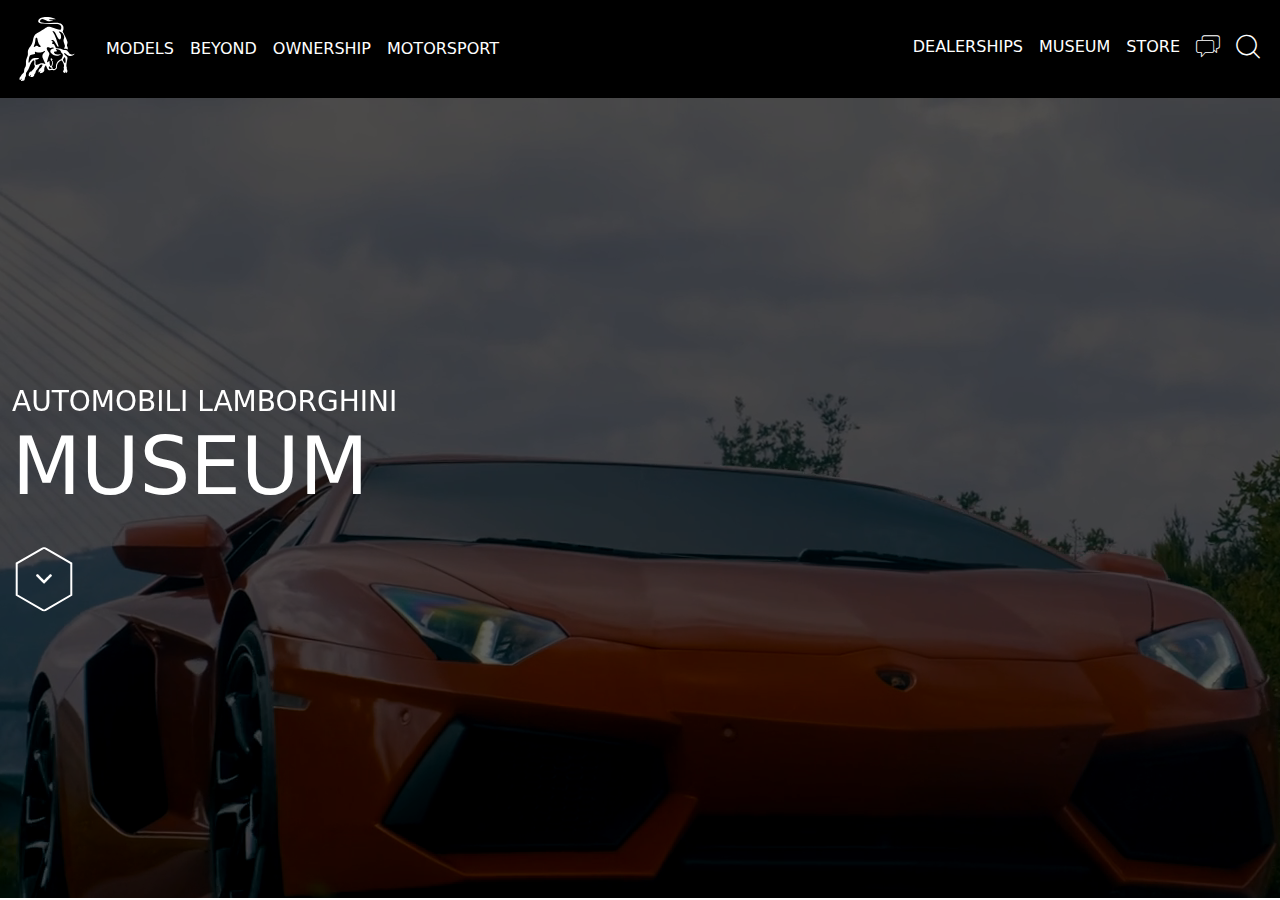
==== commit 1f6ad34b: "commit" ====
--- a/index.html
+++ b/index.html
@@ -10,13 +10,7 @@
 
 <body>
     <!-- <div class="container">
-        <button class="theme-button ">
-            <i class="icon-d-view"></i>
-            <svg xmlns:xlink="http://www.w3.org/1999/xlink" x="0px" y="0px" viewBox="0 0 27.7 32"
-                style="enable-background:new 0 0 27.7 32;" xml:space="preserve">
-                <polygon points="0.2,8.1 0.2,23.9 13.9,31.8 27.5,23.9 27.5,8.1 13.9,0.2 " />
-            </svg>
-        </button>
+       
     </div> -->
     <header class="header">
         <div class="main-navbar">
@@ -24,7 +18,7 @@
                 <nav class="navbar navbar-expand-lg">
                       <a class="navbar-brand" href="#"><img src="assets/images/main_logo.svg" alt=""></a>
                       <button class="navbar-toggler" type="button" data-bs-toggle="collapse" data-bs-target="#navbarSupportedContent" aria-controls="navbarSupportedContent" aria-expanded="false" aria-label="Toggle navigation">
-                        <span class="navbar-toggler-icon"></span>
+                        <span class="icon-arrow "></span>
                       </button>
                       <div class="collapse navbar-collapse" id="navbarSupportedContent">
                         <ul class="navbar-nav me-auto mb-2 mb-lg-0">
@@ -63,7 +57,21 @@
             </div><!-- /.container -->
         </div><!-- /.main-navbar -->
     </header><!-- /.header -->
-    <main class="main-content"></main><!-- /.main-content -->
+    <main class="main-content">
+      <div class="main-hero-section">
+        <video src="assets/videos/main-hero-section.mp4"  autoplay loop muted preload="none"></video>
+        <div class="container container-lg video-caption">
+          <h2><span>AUTOMOBILI LAMBORGHINI</span>MUSEUM</h2>
+          <a href="#" class="theme-button">
+            <i class="icon-arrow"></i>
+            <svg xmlns:xlink="http://www.w3.org/1999/xlink" x="0px" y="0px" viewBox="0 0 27.7 32"
+                style="enable-background:new 0 0 27.7 32;" xml:space="preserve">
+                <polygon points="0.2,8.1 0.2,23.9 13.9,31.8 27.5,23.9 27.5,8.1 13.9,0.2 " />
+            </svg>
+          </a>
+        </div><!-- /.video-caption -->
+      </div><!-- /.main-hero-section -->
+    </main><!-- /.main-content -->
     <footer class="footer"></footer><!-- /.footer -->
 
     <script src="assets/js/bootstrap.js"></script>
--- a/assets/css/main.css
+++ b/assets/css/main.css
@@ -12038,10 +12038,12 @@
   border: none;
   background-color: transparent;
   cursor: pointer;
+  min-width: 4rem;
+  min-height: 4rem;
   position: relative;
 }
 .theme-button i {
-  font-size: 2rem;
+  font-size: 1rem;
 }
 .theme-button svg {
   position: absolute;
@@ -12052,7 +12054,6 @@
 .theme-button svg polygon {
   fill: transparent;
   stroke: #000000;
-  opacity: 0.5;
   transition: all ease-in-out 0.5s;
 }
 .theme-button:hover {
@@ -12068,9 +12069,57 @@
 }
 .main-navbar .nav-link {
   color: #ffffff !important;
-  font-size: clamp(1.2rem, 0.2vw, 1.6rem);
+  font-size: clamp(1rem, 0.2vw, 1.5rem);
   text-transform: uppercase;
 }
 .main-navbar .nav-link i {
   font-size: 1.5rem;
+}
+
+.navbar-toggler {
+  color: #ffffff;
+}
+
+.main-hero-section {
+  position: relative;
+  max-width: 100%;
+  height: 800px;
+  margin: 0 auto;
+  overflow: hidden;
+}
+.main-hero-section video {
+  filter: brightness(40%) contrast(120%);
+}
+
+.video-caption {
+  position: absolute;
+  top: 50%;
+  left: 50%;
+  transform: translate(-50%, -50%);
+  color: white;
+  font-size: 24px;
+  font-weight: bold;
+  z-index: 2;
+}
+.video-caption h2, .video-caption .h2 {
+  padding-bottom: 2rem;
+  font-size: clamp(5rem, 6vw, 18rem) !important;
+}
+.video-caption h2 span, .video-caption .h2 span {
+  font-size: 35%;
+  display: block;
+}
+.video-caption a i {
+  color: #ffffff;
+  rotate: 90deg;
+}
+.video-caption a polygon {
+  stroke: #ffffff;
+  opacity: 1;
+}
+.video-caption a:hover i {
+  color: #000000;
+}
+.video-caption a:hover polygon {
+  fill: #ffffff !important;
 }/*# sourceMappingURL=main.css.map */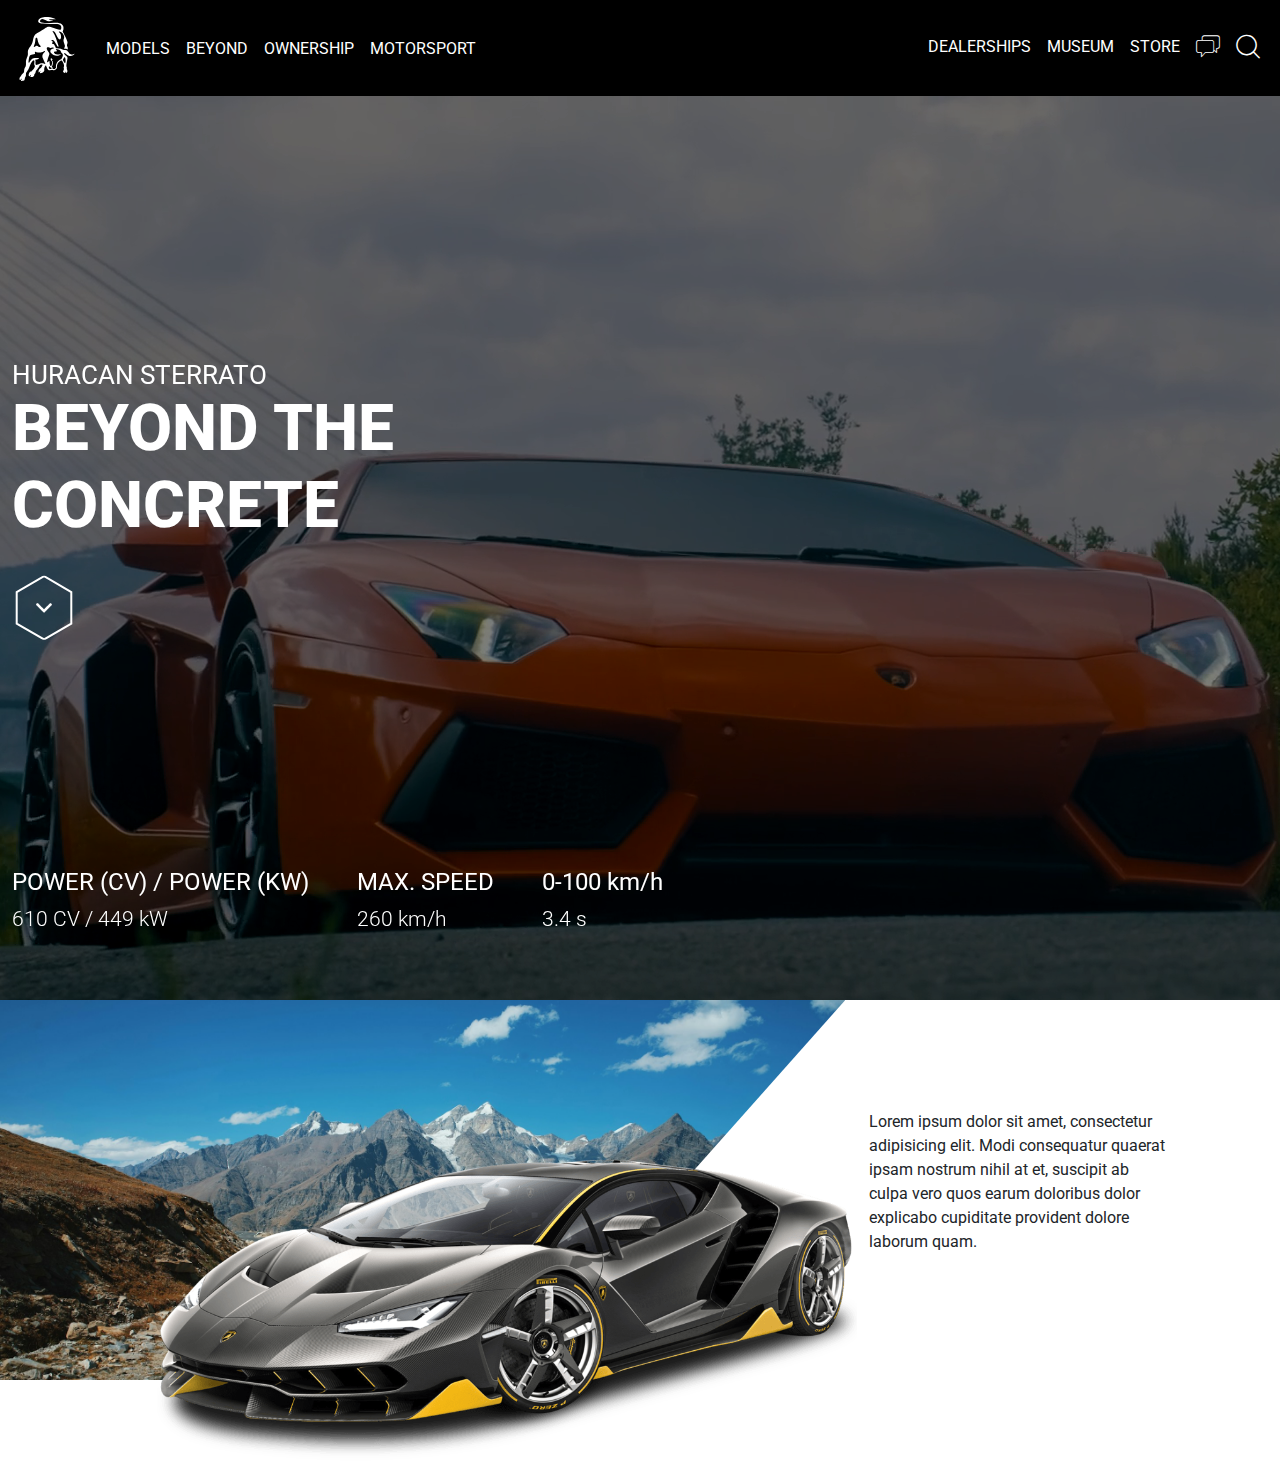
==== commit a8e6abfb: "commit" ====
--- a/index.html
+++ b/index.html
@@ -14,54 +14,56 @@
     </div> -->
     <header class="header">
         <div class="main-navbar">
+          <div class="navbar-wrapper">
             <div class="container container-lg">
                 <nav class="navbar navbar-expand-lg">
-                      <a class="navbar-brand" href="#"><img src="assets/images/main_logo.svg" alt=""></a>
-                      <button class="navbar-toggler" type="button" data-bs-toggle="collapse" data-bs-target="#navbarSupportedContent" aria-controls="navbarSupportedContent" aria-expanded="false" aria-label="Toggle navigation">
-                        <span class="icon-arrow "></span>
-                      </button>
-                      <div class="collapse navbar-collapse" id="navbarSupportedContent">
-                        <ul class="navbar-nav me-auto mb-2 mb-lg-0">
-                          <li class="nav-item">
-                            <a class="nav-link active" aria-current="page" href="#">Models</a>
-                          </li>
-                          <li class="nav-item">
-                            <a class="nav-link" href="#">Beyond</a>
-                          </li> 
-                          <li class="nav-item">
-                            <a class="nav-link" href="#">Ownership</a>
-                          </li> 
-                          <li class="nav-item">
-                            <a class="nav-link" href="#">Motorsport</a>
-                          </li> 
-                        </ul>
-                        <ul class="right-links navbar-nav">
-                            <li class="nav-item">
-                                <a class="nav-link" href="">Dealerships</a>
-                            </li>
-                            <li class="nav-item">
-                                <a class="nav-link" href="">Museum</a>
-                            </li>
-                            <li class="nav-item">
-                                <a class="nav-link" href="">Store</a>
-                            </li>
-                            <li class="nav-item">
-                                <a class="nav-link" href=""><i class="icon-ask-me"></i></a>
-                            </li>
-                            <li class="nav-item">
-                                <a class="nav-link" href=""><i class="icon-search"></i></a>
-                            </li>
-                        </ul>
-                      </div>
-                  </nav>
+                  <a class="navbar-brand" href="#"><img src="assets/images/main_logo.svg" alt=""></a>
+                  <button class="navbar-toggler" type="button" data-bs-toggle="collapse" data-bs-target="#navbarSupportedContent" aria-controls="navbarSupportedContent" aria-expanded="false" aria-label="Toggle navigation">
+                    <span class="icon-navbar-icon"></span>
+                  </button>
+                  <div class="collapse navbar-collapse" id="navbarSupportedContent">
+                    <ul class="navbar-nav me-auto mb-2 mb-lg-0">
+                      <li class="nav-item">
+                        <a class="nav-link active" aria-current="page" href="#">Models</a>
+                      </li>
+                      <li class="nav-item">
+                        <a class="nav-link" href="#">Beyond</a>
+                      </li> 
+                      <li class="nav-item">
+                        <a class="nav-link" href="#">Ownership</a>
+                      </li> 
+                      <li class="nav-item">
+                        <a class="nav-link" href="#">Motorsport</a>
+                      </li> 
+                    </ul>
+                    <ul class="right-links navbar-nav">
+                        <li class="nav-item">
+                            <a class="nav-link" href="">Dealerships</a>
+                        </li>
+                        <li class="nav-item">
+                            <a class="nav-link" href="">Museum</a>
+                        </li>
+                        <li class="nav-item">
+                            <a class="nav-link" href="">Store</a>
+                        </li>
+                        <li class="nav-item">
+                            <a class="nav-link" href=""><i class="icon-ask-me"></i></a>
+                        </li>
+                        <li class="nav-item">
+                            <a class="nav-link" href=""><i class="icon-search"></i></a>
+                        </li>
+                    </ul>
+                  </div>
+              </nav>
             </div><!-- /.container -->
+          </div><!-- /.navbar-wrapper -->
         </div><!-- /.main-navbar -->
     </header><!-- /.header -->
     <main class="main-content">
       <div class="main-hero-section">
         <video src="assets/videos/main-hero-section.mp4"  autoplay loop muted preload="none"></video>
-        <div class="container container-lg video-caption">
-          <h2><span>AUTOMOBILI LAMBORGHINI</span>MUSEUM</h2>
+        <div class="container container-md video-caption">
+          <h2><span>HURACAN STERRATO</span>BEYOND THE <br>CONCRETE</h2>
           <a href="#" class="theme-button">
             <i class="icon-arrow"></i>
             <svg xmlns:xlink="http://www.w3.org/1999/xlink" x="0px" y="0px" viewBox="0 0 27.7 32"
@@ -70,7 +72,31 @@
             </svg>
           </a>
         </div><!-- /.video-caption -->
+        <div class="container container-md car-specs">
+          <ul class="d-flex">
+            <li><b>POWER (CV) / POWER (KW)</b><small>610 CV / 449 kW</small></li>
+            <li><b>MAX. SPEED</b><small>260 km/h</small></li>
+            <li><b>0-100 km/h</b><small>3.4 s</small></li>
+          </ul>
+        </div><!-- /.car-specs -->
       </div><!-- /.main-hero-section -->
+      <section class="augmented-reality">
+        <div class="row">
+          <div class="col-lg-8">
+            <div class="col-inner">
+              <figure>
+                <img src="assets/images/img.jpg" alt="">
+              </figure>
+              <img class="lambo" src="assets/images/lambo.png" alt="">
+            </div><!-- /.col-inner -->
+          </div><!-- /.col-lg-8 -->
+          <div class="col-lg-3">
+            <div class="col-inner">
+              <p>Lorem ipsum dolor sit amet, consectetur adipisicing elit. Modi consequatur quaerat ipsam nostrum nihil at et, suscipit ab culpa vero quos earum doloribus dolor explicabo cupiditate provident dolore laborum quam.</p>
+            </div><!-- /.col-inner -->
+          </div><!-- /.col-lg-3 -->
+        </div><!-- /.row -->
+      </section><!-- /.augmented-reality -->
     </main><!-- /.main-content -->
     <footer class="footer"></footer><!-- /.footer -->
 
--- a/assets/css/main.css
+++ b/assets/css/main.css
@@ -1,8 +1,9 @@
 @charset "UTF-8";
+@import url("https://fonts.googleapis.com/css2?family=Roboto:ital,wght@0,100..900;1,100..900&display=swap");
 @font-face {
   font-family: "icomoon";
-  src: url("fonts/icomoon.eot?ukr5gu");
-  src: url("fonts/icomoon.eot?ukr5gu#iefix") format("embedded-opentype"), url("fonts/icomoon.ttf?ukr5gu") format("truetype"), url("fonts/icomoon.woff?ukr5gu") format("woff"), url("fonts/icomoon.svg?ukr5gu#icomoon") format("svg");
+  src: url("fonts/icomoon.eot?nwlxn2");
+  src: url("fonts/icomoon.eot?nwlxn2#iefix") format("embedded-opentype"), url("fonts/icomoon.ttf?nwlxn2") format("truetype"), url("fonts/icomoon.woff?nwlxn2") format("woff"), url("fonts/icomoon.svg?nwlxn2#icomoon") format("svg");
   font-weight: normal;
   font-style: normal;
   font-display: block;
@@ -33,12 +34,16 @@
   content: "\e902";
 }
 
+.icon-navbar-icon:before {
+  content: "\e903";
+}
+
 .icon-play:before {
-  content: "\e903";
+  content: "\e904";
 }
 
 .icon-search:before {
-  content: "\e904";
+  content: "\e905";
 }
 
 /*!
@@ -12010,6 +12015,7 @@
 body {
   overflow: hidden;
   overflow-y: auto;
+  font-family: "Roboto", sans-serif;
 }
 
 h1, .h1, h2, .h2, h3, .h3, h4, .h4, li, ul, figure {
@@ -12027,6 +12033,11 @@
 
 .container-lg {
   max-width: 1800px;
+  margin: 0 auto;
+}
+
+.container-md {
+  max-width: 1600px;
   margin: 0 auto;
 }
 
@@ -12066,6 +12077,12 @@
 
 .main-navbar {
   background-color: #000000;
+  position: fixed;
+  top: 0;
+  left: 0;
+  z-index: 100;
+  width: 100%;
+  height: 6rem;
 }
 .main-navbar .nav-link {
   color: #ffffff !important;
@@ -12081,14 +12098,14 @@
 }
 
 .main-hero-section {
+  padding-top: 6rem !important;
   position: relative;
-  max-width: 100%;
-  height: 800px;
-  margin: 0 auto;
+  width: 100%;
+  height: 1000px;
   overflow: hidden;
 }
 .main-hero-section video {
-  filter: brightness(40%) contrast(120%);
+  filter: brightness(50%) contrast(120%);
 }
 
 .video-caption {
@@ -12096,17 +12113,19 @@
   top: 50%;
   left: 50%;
   transform: translate(-50%, -50%);
-  color: white;
+  color: #ffffff;
   font-size: 24px;
   font-weight: bold;
   z-index: 2;
 }
 .video-caption h2, .video-caption .h2 {
   padding-bottom: 2rem;
-  font-size: clamp(5rem, 6vw, 18rem) !important;
+  font-weight: 800;
+  font-size: clamp(2.5rem, 5vw, 14rem);
 }
 .video-caption h2 span, .video-caption .h2 span {
-  font-size: 35%;
+  font-weight: 400;
+  font-size: 40%;
   display: block;
 }
 .video-caption a i {
@@ -12122,4 +12141,91 @@
 }
 .video-caption a:hover polygon {
   fill: #ffffff !important;
+}
+
+.car-specs {
+  position: absolute;
+  top: 90%;
+  left: 50%;
+  transform: translate(-50%, -50%);
+  color: #ffffff;
+  font-size: 24px;
+  font-weight: bold;
+  z-index: 2;
+}
+.car-specs ul li b {
+  font-weight: 400;
+  display: block;
+}
+.car-specs ul li small, .car-specs ul li .small {
+  font-weight: 300;
+}
+.car-specs ul li:not(:last-child) {
+  margin-right: 3rem;
+}
+
+section.augmented-reality {
+  margin-bottom: 5rem;
+}
+section.augmented-reality .col-inner {
+  display: flex;
+  align-items: center;
+  min-height: 100%;
+  position: relative;
+}
+section.augmented-reality .col-inner .lambo {
+  position: absolute;
+  top: 80%;
+  left: 60%;
+  transform: translate(-50%, -50%);
+  width: 700px;
+  aspect-ratio: 1/0.5;
+  -o-object-fit: cover;
+     object-fit: cover;
+}
+section.augmented-reality .col-inner figure {
+  width: 100%;
+  aspect-ratio: 1/0.45;
+  -webkit-clip-path: polygon(0 0, 100% 0%, 60% 100%, 0 100%);
+          clip-path: polygon(0 0, 100% 0%, 60% 100%, 0 100%);
+}
+section.augmented-reality .col-inner figure img {
+  width: 100%;
+  height: 100%;
+  -o-object-fit: cover;
+     object-fit: cover;
+}
+
+@media (max-width: 991px) {
+  .main-navbar .navbar-wrapper {
+    background-color: #000000;
+  }
+  .video-caption br {
+    display: none !important;
+  }
+  .car-specs {
+    position: absolute;
+    top: 90%;
+    left: 50%;
+    transform: translate(-50%, -50%);
+    color: #ffffff;
+    font-size: 24px;
+    font-weight: bold;
+    z-index: 2;
+  }
+  .car-specs ul {
+    flex-direction: column;
+  }
+  .car-specs ul li {
+    margin-bottom: 1.5rem;
+  }
+  section.augmented-reality {
+    margin-bottom: 5rem;
+  }
+  section.augmented-reality .col-inner {
+    position: relative;
+  }
+  section.augmented-reality .col-inner .lambo {
+    width: 300px;
+  }
 }/*# sourceMappingURL=main.css.map */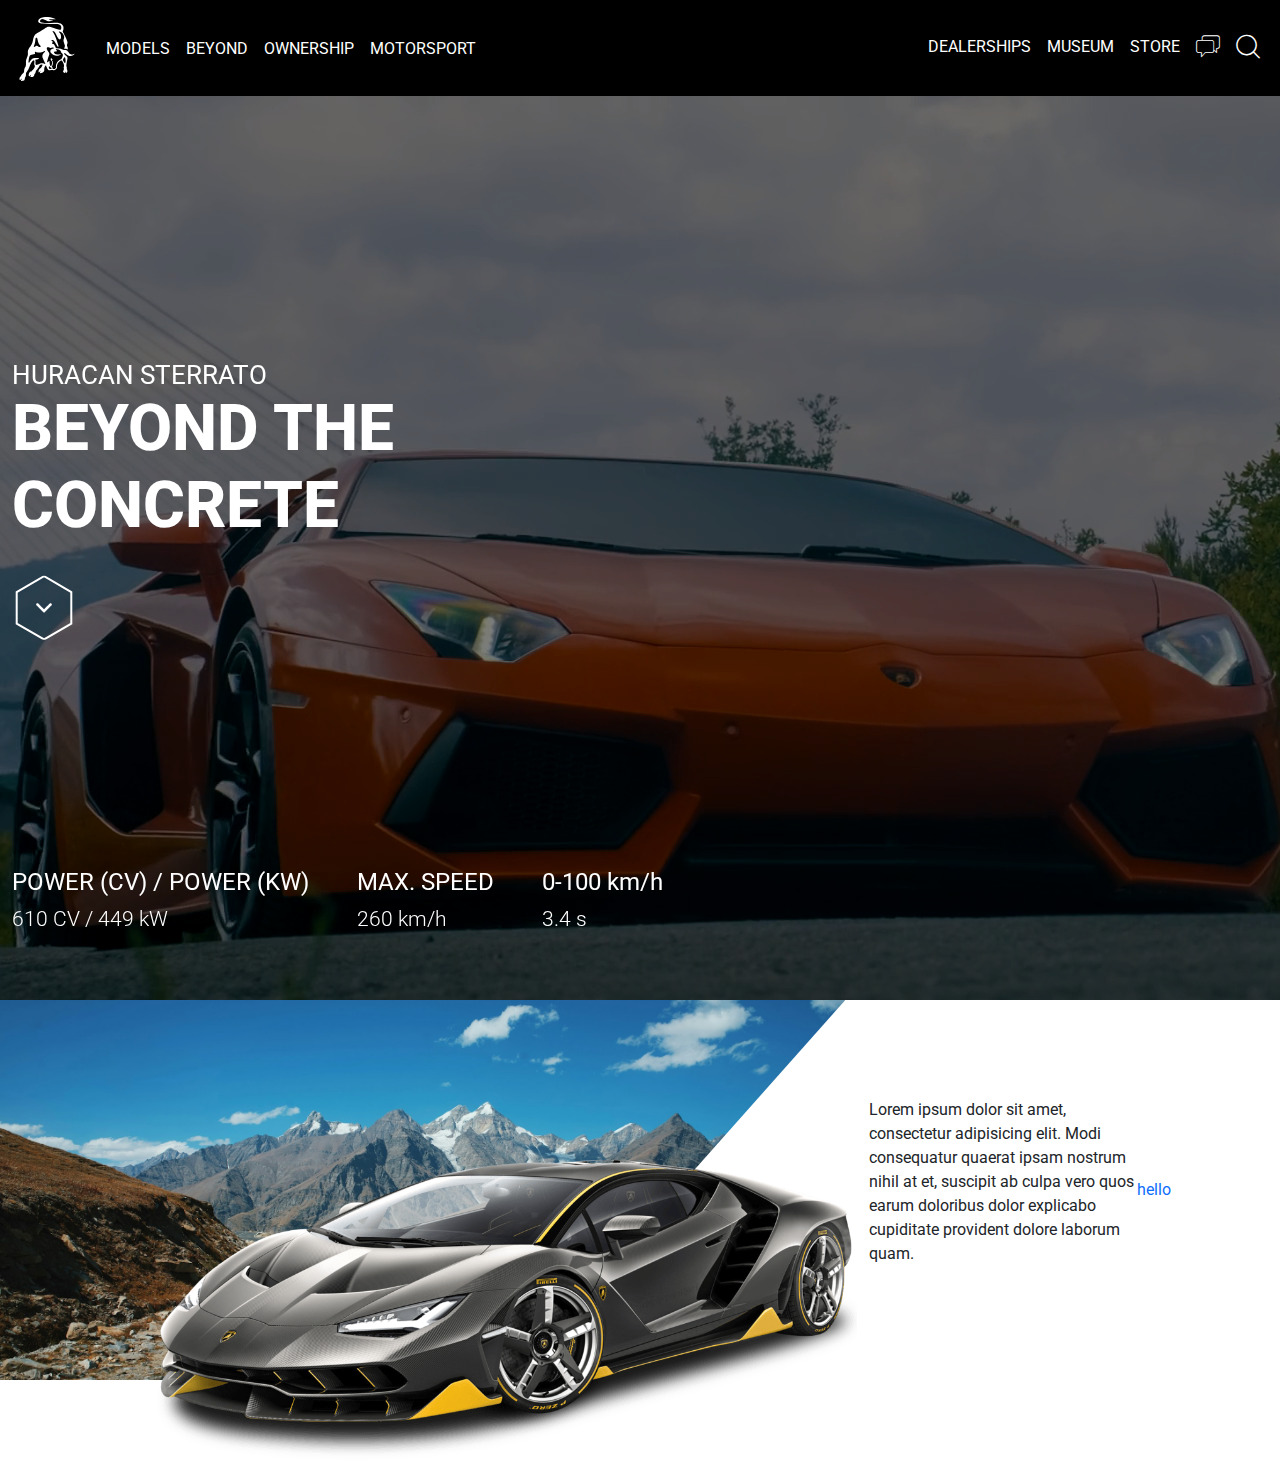
==== commit 208086a6: "commit" ====
--- a/index.html
+++ b/index.html
@@ -93,6 +93,7 @@
           <div class="col-lg-3">
             <div class="col-inner">
               <p>Lorem ipsum dolor sit amet, consectetur adipisicing elit. Modi consequatur quaerat ipsam nostrum nihil at et, suscipit ab culpa vero quos earum doloribus dolor explicabo cupiditate provident dolore laborum quam.</p>
+              <a href="" class="hello">hello</a>
             </div><!-- /.col-inner -->
           </div><!-- /.col-lg-3 -->
         </div><!-- /.row -->
--- a/assets/css/main.css
+++ b/assets/css/main.css
@@ -12195,6 +12195,9 @@
   -o-object-fit: cover;
      object-fit: cover;
 }
+section.augmented-reality .hello {
+  display: block !important;
+}
 
 @media (max-width: 991px) {
   .main-navbar .navbar-wrapper {
@@ -12222,6 +12225,13 @@
   section.augmented-reality {
     margin-bottom: 5rem;
   }
+  section.augmented-reality .row [class^=col-] {
+    flex-direction: column;
+    text-align: center;
+  }
+  section.augmented-reality .row [class^=col-]:not(:last-child) {
+    padding-bottom: 3rem;
+  }
   section.augmented-reality .col-inner {
     position: relative;
   }
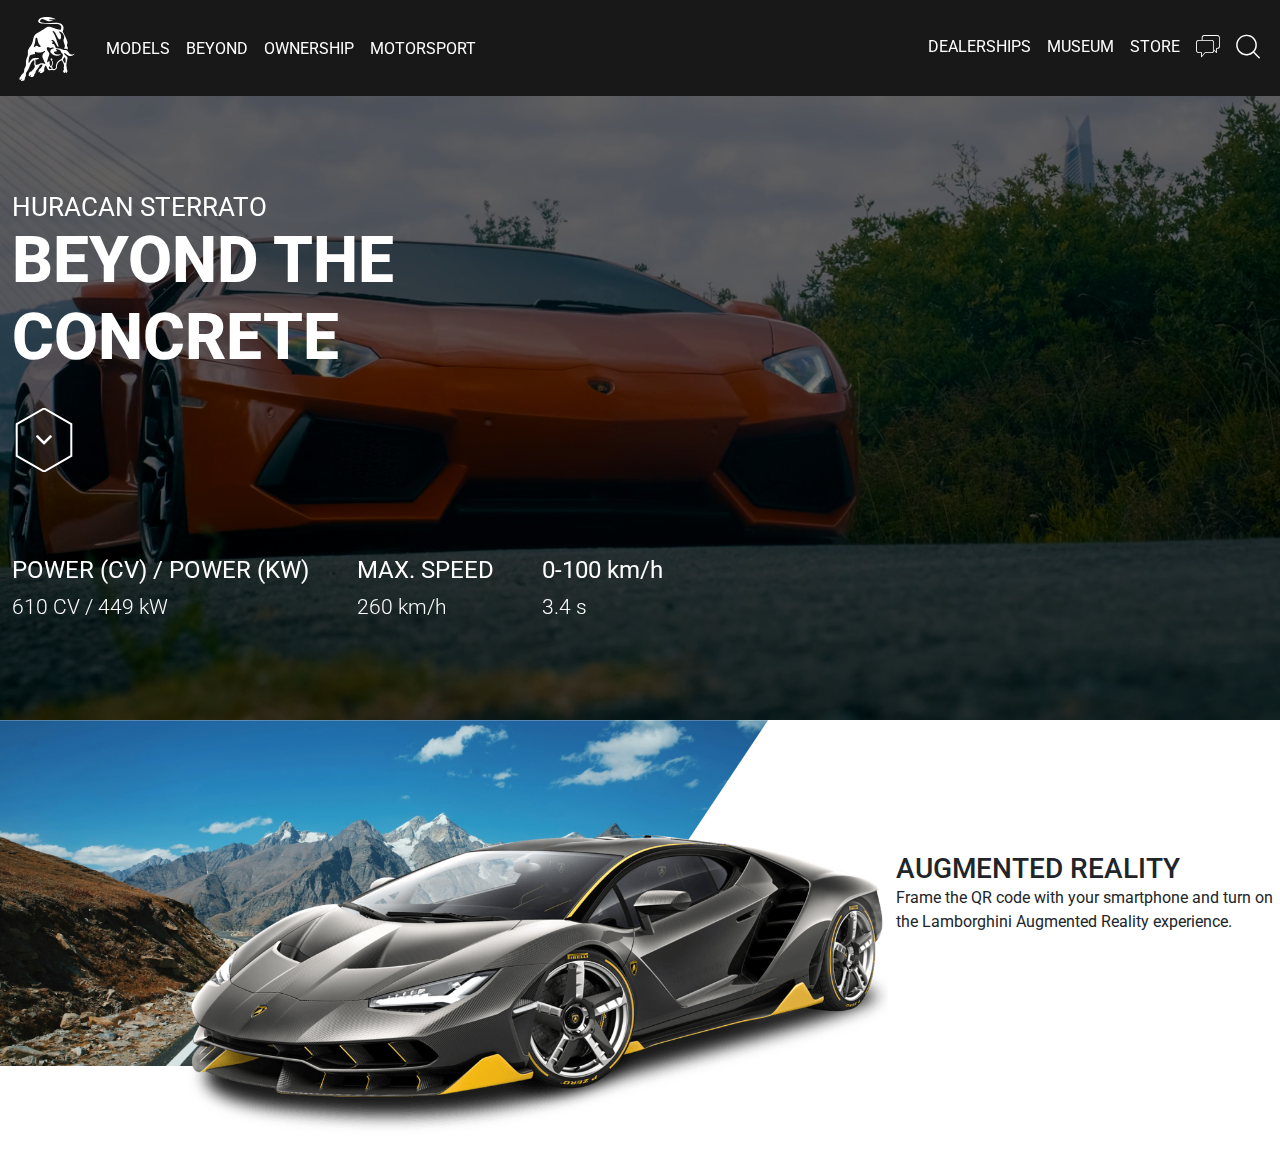
==== commit 27266391: "commit" ====
--- a/index.html
+++ b/index.html
@@ -24,27 +24,27 @@
                   <div class="collapse navbar-collapse" id="navbarSupportedContent">
                     <ul class="navbar-nav me-auto mb-2 mb-lg-0">
                       <li class="nav-item">
-                        <a class="nav-link active" aria-current="page" href="#">Models</a>
+                        <a class="nav-link active navbar-link" aria-current="page" href="#">Models</a>
                       </li>
                       <li class="nav-item">
-                        <a class="nav-link" href="#">Beyond</a>
+                        <a class="nav-link navbar-link" href="#">Beyond</a>
                       </li> 
                       <li class="nav-item">
-                        <a class="nav-link" href="#">Ownership</a>
+                        <a class="nav-link navbar-link" href="#">Ownership</a>
                       </li> 
                       <li class="nav-item">
-                        <a class="nav-link" href="#">Motorsport</a>
+                        <a class="nav-link navbar-link" href="#">Motorsport</a>
                       </li> 
                     </ul>
                     <ul class="right-links navbar-nav">
                         <li class="nav-item">
-                            <a class="nav-link" href="">Dealerships</a>
+                            <a class="nav-link navbar-link" href="">Dealerships</a>
                         </li>
                         <li class="nav-item">
-                            <a class="nav-link" href="">Museum</a>
+                            <a class="nav-link navbar-link" href="">Museum</a>
                         </li>
                         <li class="nav-item">
-                            <a class="nav-link" href="">Store</a>
+                            <a class="nav-link navbar-link" href="">Store</a>
                         </li>
                         <li class="nav-item">
                             <a class="nav-link" href=""><i class="icon-ask-me"></i></a>
@@ -62,8 +62,9 @@
     <main class="main-content">
       <div class="main-hero-section">
         <video src="assets/videos/main-hero-section.mp4"  autoplay loop muted preload="none"></video>
-        <div class="container container-md video-caption">
-          <h2><span>HURACAN STERRATO</span>BEYOND THE <br>CONCRETE</h2>
+        <div class="video-caption hero-caption-space">
+          <div class="container container-md">
+            <h2><span>HURACAN STERRATO</span>BEYOND THE <br>CONCRETE</h2>
           <a href="#" class="theme-button">
             <i class="icon-arrow"></i>
             <svg xmlns:xlink="http://www.w3.org/1999/xlink" x="0px" y="0px" viewBox="0 0 27.7 32"
@@ -71,32 +72,31 @@
                 <polygon points="0.2,8.1 0.2,23.9 13.9,31.8 27.5,23.9 27.5,8.1 13.9,0.2 " />
             </svg>
           </a>
+          </div>
         </div><!-- /.video-caption -->
-        <div class="container container-md car-specs">
-          <ul class="d-flex">
-            <li><b>POWER (CV) / POWER (KW)</b><small>610 CV / 449 kW</small></li>
-            <li><b>MAX. SPEED</b><small>260 km/h</small></li>
-            <li><b>0-100 km/h</b><small>3.4 s</small></li>
-          </ul>
+        <div class="car-specs">
+          <div class="container  container-md ">
+            <ul class="d-flex">
+              <li><b>POWER (CV) / POWER (KW)</b><small>610 CV / 449 kW</small></li>
+              <li><b>MAX. SPEED</b><small>260 km/h</small></li>
+              <li><b>0-100 km/h</b><small>3.4 s</small></li>
+            </ul>
+          </div>
         </div><!-- /.car-specs -->
       </div><!-- /.main-hero-section -->
       <section class="augmented-reality">
-        <div class="row">
-          <div class="col-lg-8">
-            <div class="col-inner">
-              <figure>
-                <img src="assets/images/img.jpg" alt="">
-              </figure>
-              <img class="lambo" src="assets/images/lambo.png" alt="">
-            </div><!-- /.col-inner -->
-          </div><!-- /.col-lg-8 -->
-          <div class="col-lg-3">
-            <div class="col-inner">
-              <p>Lorem ipsum dolor sit amet, consectetur adipisicing elit. Modi consequatur quaerat ipsam nostrum nihil at et, suscipit ab culpa vero quos earum doloribus dolor explicabo cupiditate provident dolore laborum quam.</p>
-              <a href="" class="hello">hello</a>
-            </div><!-- /.col-inner -->
-          </div><!-- /.col-lg-3 -->
-        </div><!-- /.row -->
+        <div class="augmented-wrapper d_flex">
+          <div class="augmented-image">
+            <figure>
+              <img src="assets/images/img.jpg" class="main" alt="">
+            </figure>
+            <img  src="assets/images/lambo.png" class="lambo" alt="">
+          </div><!-- /.augmented-image -->
+          <div class="augmented-caption">
+            <h3>AUGMENTED REALITY</h3>
+            <p>Frame the QR code with your smartphone and turn on the Lamborghini Augmented Reality experience.</p>
+          </div><!-- /.augmented-caption -->
+        </div><!-- /.augmented-wrapper -->
       </section><!-- /.augmented-reality -->
     </main><!-- /.main-content -->
     <footer class="footer"></footer><!-- /.footer -->
--- a/assets/css/main.css
+++ b/assets/css/main.css
@@ -12018,7 +12018,7 @@
   font-family: "Roboto", sans-serif;
 }
 
-h1, .h1, h2, .h2, h3, .h3, h4, .h4, li, ul, figure {
+h1, .h1, h2, .h2, h3, .h3, h4, .h4, li, ul, p, figure {
   margin: 0;
   padding: 0;
 }
@@ -12033,12 +12033,18 @@
 
 .container-lg {
   max-width: 1800px;
-  margin: 0 auto;
 }
 
 .container-md {
   max-width: 1600px;
-  margin: 0 auto;
+}
+
+.hero-caption-space {
+  padding-bottom: 5rem;
+}
+
+.d_flex {
+  display: flex;
 }
 
 .theme-button {
@@ -12076,7 +12082,7 @@
 }
 
 .main-navbar {
-  background-color: #000000;
+  background-color: #181818;
   position: fixed;
   top: 0;
   left: 0;
@@ -12092,31 +12098,56 @@
 .main-navbar .nav-link i {
   font-size: 1.5rem;
 }
+.main-navbar .nav-link.navbar-link {
+  position: relative;
+  overflow: hidden;
+}
+.main-navbar .nav-link.navbar-link::after {
+  position: absolute;
+  content: "";
+  bottom: 0;
+  left: 0;
+  margin-top: 2rem;
+  background-color: #ffffff;
+  width: 100%;
+  height: 1px;
+  transform: translateX(-100%);
+  transition: all ease-in-out 0.3s;
+}
+.main-navbar .nav-link.navbar-link:hover::after {
+  transform: translateX(0);
+}
 
 .navbar-toggler {
   color: #ffffff;
 }
 
 .main-hero-section {
-  padding-top: 6rem !important;
+  padding: 12rem 0 6rem 0;
   position: relative;
   width: 100%;
-  height: 1000px;
-  overflow: hidden;
+  min-height: 80vh;
+  display: flex;
+  justify-content: center;
+  flex-direction: column;
 }
 .main-hero-section video {
+  position: absolute;
+  top: 0;
+  left: 0;
+  width: 100%;
+  height: 100%;
   filter: brightness(50%) contrast(120%);
+  z-index: 1;
+  -o-object-fit: cover;
+     object-fit: cover;
 }
 
 .video-caption {
-  position: absolute;
-  top: 50%;
-  left: 50%;
-  transform: translate(-50%, -50%);
   color: #ffffff;
   font-size: 24px;
   font-weight: bold;
-  z-index: 2;
+  z-index: 50;
 }
 .video-caption h2, .video-caption .h2 {
   padding-bottom: 2rem;
@@ -12144,14 +12175,10 @@
 }
 
 .car-specs {
-  position: absolute;
-  top: 90%;
-  left: 50%;
-  transform: translate(-50%, -50%);
   color: #ffffff;
   font-size: 24px;
   font-weight: bold;
-  z-index: 2;
+  z-index: 50;
 }
 .car-specs ul li b {
   font-weight: 400;
@@ -12196,9 +12223,55 @@
      object-fit: cover;
 }
 section.augmented-reality .hello {
-  display: block !important;
-}
-
+  display: block;
+}
+
+.augmented-wrapper {
+  justify-content: space-between;
+  align-items: center;
+}
+.augmented-wrapper .augmented-image {
+  width: 60%;
+  position: relative;
+}
+.augmented-wrapper .augmented-image figure {
+  width: 100%;
+  aspect-ratio: 1/0.45;
+  -webkit-clip-path: polygon(0 0, 100% 0%, 70% 100%, 0 100%, 0% 50%);
+          clip-path: polygon(0 0, 100% 0%, 70% 100%, 0 100%, 0% 50%);
+}
+.augmented-wrapper .augmented-image figure img {
+  width: 100%;
+  height: 100%;
+  -o-object-fit: cover;
+     object-fit: cover;
+}
+.augmented-wrapper .augmented-image .lambo {
+  position: absolute;
+  top: 75%;
+  left: 70%;
+  transform: translate(-50%, -50%);
+  width: 700px;
+  aspect-ratio: 1/0.5;
+  -o-object-fit: cover;
+     object-fit: cover;
+}
+.augmented-wrapper .augmented-caption {
+  width: 30%;
+}
+
+@media (max-width: 1200px) {
+  .augmented-wrapper {
+    flex-direction: column;
+    align-items: flex-start;
+  }
+  .augmented-wrapper .augmented-image {
+    width: 100%;
+  }
+  .augmented-wrapper .augmented-caption {
+    width: 100%;
+  }
+}
 @media (max-width: 991px) {
   .main-navbar .navbar-wrapper {
     background-color: #000000;
@@ -12206,24 +12279,11 @@
   .video-caption br {
     display: none !important;
   }
-  .car-specs {
-    position: absolute;
-    top: 90%;
-    left: 50%;
-    transform: translate(-50%, -50%);
-    color: #ffffff;
-    font-size: 24px;
-    font-weight: bold;
-    z-index: 2;
-  }
   .car-specs ul {
     flex-direction: column;
   }
   .car-specs ul li {
     margin-bottom: 1.5rem;
-  }
-  section.augmented-reality {
-    margin-bottom: 5rem;
   }
   section.augmented-reality .row [class^=col-] {
     flex-direction: column;
@@ -12232,9 +12292,6 @@
   section.augmented-reality .row [class^=col-]:not(:last-child) {
     padding-bottom: 3rem;
   }
-  section.augmented-reality .col-inner {
-    position: relative;
-  }
   section.augmented-reality .col-inner .lambo {
     width: 300px;
   }
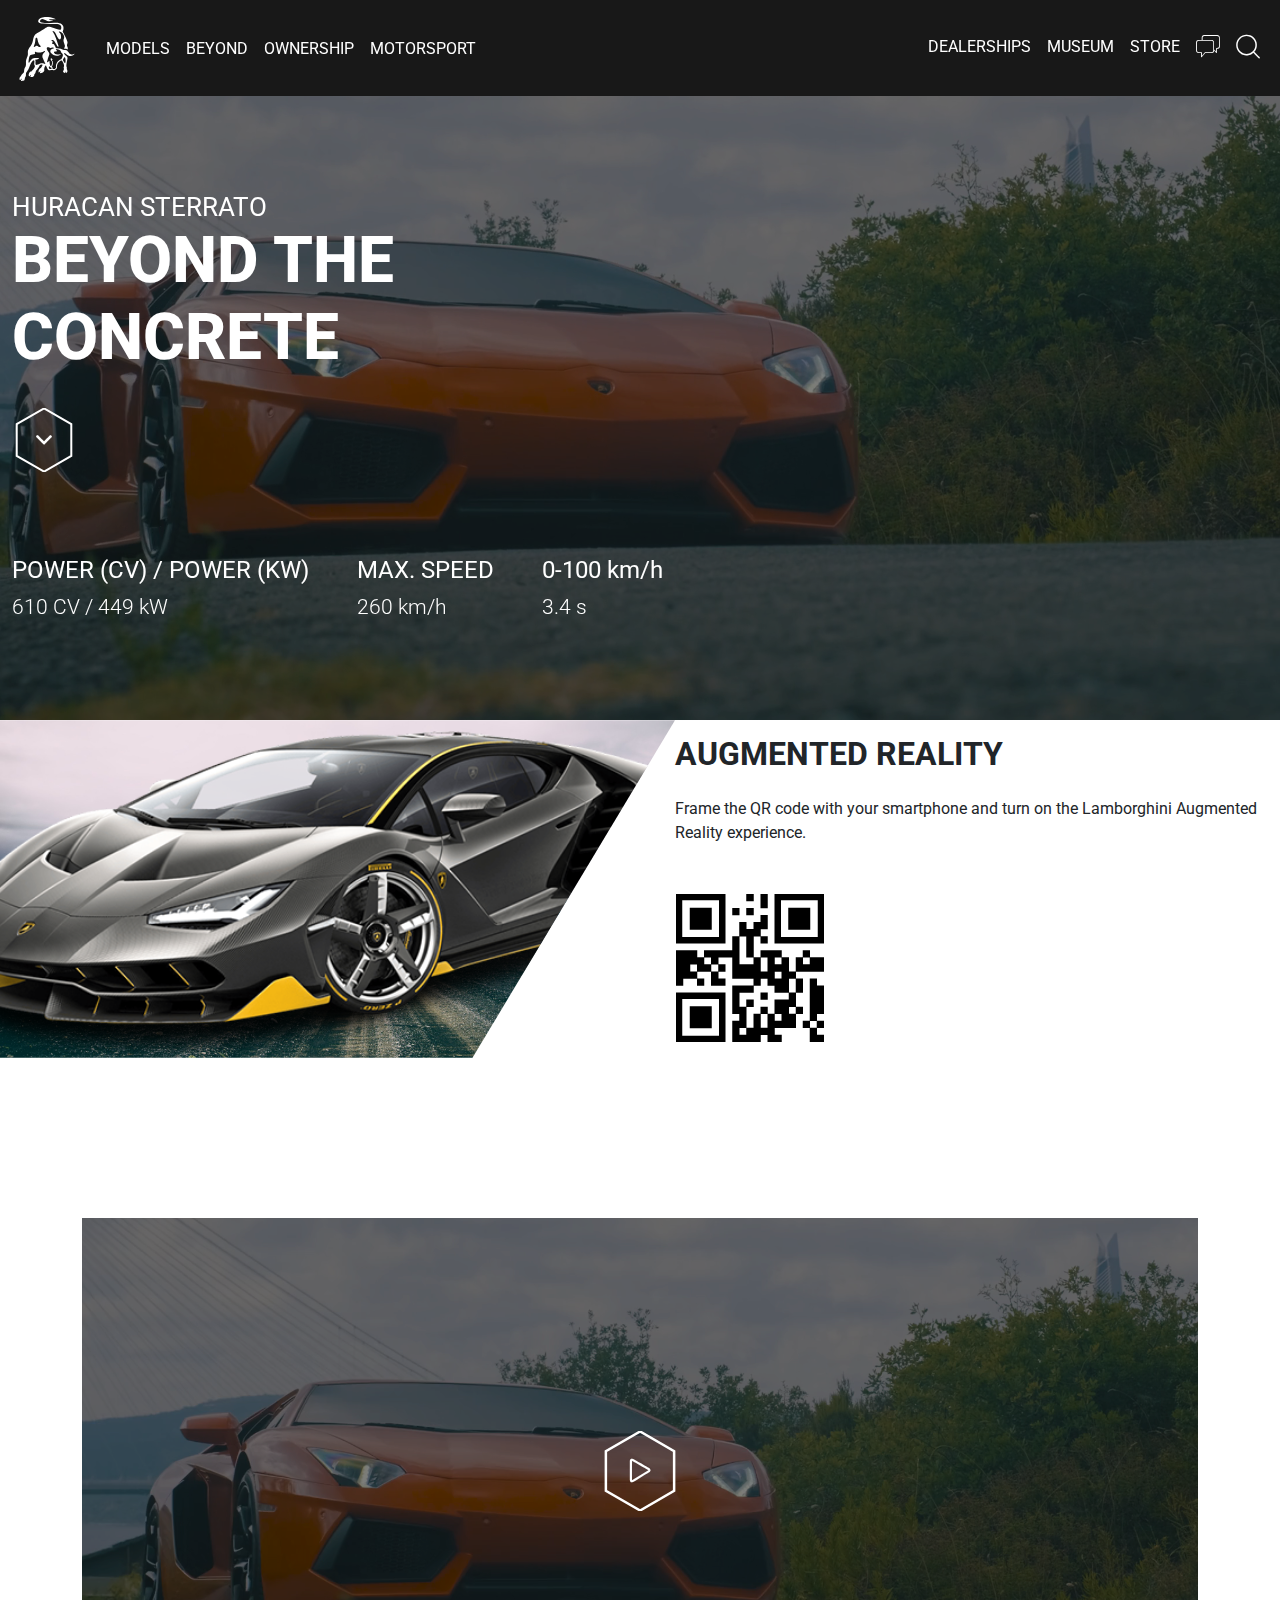
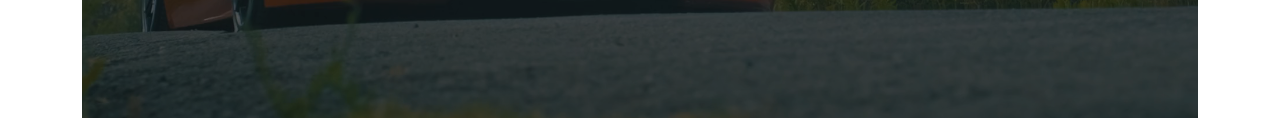
==== commit f80caf02: "commit" ====
--- a/index.html
+++ b/index.html
@@ -18,6 +18,9 @@
             <div class="container container-lg">
                 <nav class="navbar navbar-expand-lg">
                   <a class="navbar-brand" href="#"><img src="assets/images/main_logo.svg" alt=""></a>
+                  <a class="nav-link lg-show" style="display: none;" href=""><i class="icon-ask-me"></i></a>
+                  <a class="nav-link lg-show" style="display: none;" href=""><i class="icon-search"></i></a>
+
                   <button class="navbar-toggler" type="button" data-bs-toggle="collapse" data-bs-target="#navbarSupportedContent" aria-controls="navbarSupportedContent" aria-expanded="false" aria-label="Toggle navigation">
                     <span class="icon-navbar-icon"></span>
                   </button>
@@ -46,10 +49,10 @@
                         <li class="nav-item">
                             <a class="nav-link navbar-link" href="">Store</a>
                         </li>
-                        <li class="nav-item">
+                        <li class="nav-item lg-hide">
                             <a class="nav-link" href=""><i class="icon-ask-me"></i></a>
                         </li>
-                        <li class="nav-item">
+                        <li class="nav-item lg-hide">
                             <a class="nav-link" href=""><i class="icon-search"></i></a>
                         </li>
                     </ul>
@@ -84,20 +87,39 @@
           </div>
         </div><!-- /.car-specs -->
       </div><!-- /.main-hero-section -->
-      <section class="augmented-reality">
+      <section class="augmented-reality section-space-lg">
+        <div class="partial-container-right">
         <div class="augmented-wrapper d_flex">
           <div class="augmented-image">
             <figure>
               <img src="assets/images/img.jpg" class="main" alt="">
+              <img  class="lambo" src="assets/images/lambo.png" class="lambo" alt="">
             </figure>
-            <img  src="assets/images/lambo.png" class="lambo" alt="">
           </div><!-- /.augmented-image -->
           <div class="augmented-caption">
-            <h3>AUGMENTED REALITY</h3>
-            <p>Frame the QR code with your smartphone and turn on the Lamborghini Augmented Reality experience.</p>
+            <h2 class="pb-4"><b>AUGMENTED REALITY</b></h2>
+            <p class="pb-5">Frame the QR code with your smartphone and turn on the Lamborghini Augmented Reality experience.</p>
+            <img class="qr-png" src="assets/images/qr-png.png" alt="">
           </div><!-- /.augmented-caption -->
         </div><!-- /.augmented-wrapper -->
+      </div><!-- /.partial-container-right -->
       </section><!-- /.augmented-reality -->
+      <section class="main-video-section">
+        <div class="main-video-section-wrapper">
+          <div class="video-inner" >
+          <div class="container">
+              <video class="main-video" src="assets/videos/main-hero-section.mp4"  autoplay loop muted preload="none"></video>
+              <button class="theme-button play-button">
+                <i class="icon-play"></i>
+                <svg xmlns:xlink="http://www.w3.org/1999/xlink" x="0px" y="0px" viewBox="0 0 27.7 32"
+                    style="enable-background:new 0 0 27.7 32;" xml:space="preserve">
+                    <polygon points="0.2,8.1 0.2,23.9 13.9,31.8 27.5,23.9 27.5,8.1 13.9,0.2 " />
+                </svg>
+              </button>
+          </div><!-- /.container -->
+        </div><!-- /.video-inner -->
+        </div><!-- /.main-video-section-wrapper -->
+      </section><!-- /.main-video-section -->
     </main><!-- /.main-content -->
     <footer class="footer"></footer><!-- /.footer -->
 
--- a/assets/css/main.css
+++ b/assets/css/main.css
@@ -2,8 +2,8 @@
 @import url("https://fonts.googleapis.com/css2?family=Roboto:ital,wght@0,100..900;1,100..900&display=swap");
 @font-face {
   font-family: "icomoon";
-  src: url("fonts/icomoon.eot?nwlxn2");
-  src: url("fonts/icomoon.eot?nwlxn2#iefix") format("embedded-opentype"), url("fonts/icomoon.ttf?nwlxn2") format("truetype"), url("fonts/icomoon.woff?nwlxn2") format("woff"), url("fonts/icomoon.svg?nwlxn2#icomoon") format("svg");
+  src: url("fonts/icomoon.eot?7mcsu9");
+  src: url("fonts/icomoon.eot?7mcsu9#iefix") format("embedded-opentype"), url("fonts/icomoon.ttf?7mcsu9") format("truetype"), url("fonts/icomoon.woff?7mcsu9") format("woff"), url("fonts/icomoon.svg?7mcsu9#icomoon") format("svg");
   font-weight: normal;
   font-style: normal;
   font-display: block;
@@ -12039,6 +12039,20 @@
   max-width: 1600px;
 }
 
+.section-space-sm {
+  margin-bottom: 5rem;
+}
+
+.section-space-lg {
+  margin-bottom: 10rem;
+}
+
+.partial-container-right {
+  max-width: calc((1600px) + 50% - 1600px / 2);
+  padding-right: 1rem;
+  margin-right: auto;
+}
+
 .hero-caption-space {
   padding-bottom: 5rem;
 }
@@ -12055,8 +12069,8 @@
   border: none;
   background-color: transparent;
   cursor: pointer;
-  min-width: 4rem;
-  min-height: 4rem;
+  width: 4rem;
+  height: 4rem;
   position: relative;
 }
 .theme-button i {
@@ -12110,12 +12124,15 @@
   margin-top: 2rem;
   background-color: #ffffff;
   width: 100%;
+  text-align: center;
   height: 1px;
   transform: translateX(-100%);
-  transition: all ease-in-out 0.3s;
+  transition: all ease-in-out 0.5s;
+  opacity: 0;
 }
 .main-navbar .nav-link.navbar-link:hover::after {
   transform: translateX(0);
+  opacity: 1;
 }
 
 .navbar-toggler {
@@ -12137,7 +12154,7 @@
   left: 0;
   width: 100%;
   height: 100%;
-  filter: brightness(50%) contrast(120%);
+  filter: brightness(50%) contrast(100%);
   z-index: 1;
   -o-object-fit: cover;
      object-fit: cover;
@@ -12191,73 +12208,82 @@
   margin-right: 3rem;
 }
 
-section.augmented-reality {
-  margin-bottom: 5rem;
-}
-section.augmented-reality .col-inner {
-  display: flex;
+.augmented-wrapper {
+  justify-content: space-between;
   align-items: center;
-  min-height: 100%;
+}
+
+.augmented-image {
+  width: 65%;
   position: relative;
 }
-section.augmented-reality .col-inner .lambo {
-  position: absolute;
-  top: 80%;
-  left: 60%;
-  transform: translate(-50%, -50%);
-  width: 700px;
+.augmented-image figure {
+  width: 100%;
   aspect-ratio: 1/0.5;
-  -o-object-fit: cover;
-     object-fit: cover;
-}
-section.augmented-reality .col-inner figure {
-  width: 100%;
-  aspect-ratio: 1/0.45;
-  -webkit-clip-path: polygon(0 0, 100% 0%, 60% 100%, 0 100%);
-          clip-path: polygon(0 0, 100% 0%, 60% 100%, 0 100%);
-}
-section.augmented-reality .col-inner figure img {
+  -webkit-clip-path: polygon(0 0, 100% 0%, 70% 100%, 0 100%, 0% 50%);
+          clip-path: polygon(0 0, 100% 0%, 70% 100%, 0 100%, 0% 50%);
+  z-index: 1;
+  overflow: hidden;
+}
+.augmented-image figure img.main {
   width: 100%;
   height: 100%;
   -o-object-fit: cover;
      object-fit: cover;
 }
-section.augmented-reality .hello {
-  display: block;
-}
-
-.augmented-wrapper {
-  justify-content: space-between;
-  align-items: center;
-}
-.augmented-wrapper .augmented-image {
-  width: 60%;
-  position: relative;
-}
-.augmented-wrapper .augmented-image figure {
-  width: 100%;
-  aspect-ratio: 1/0.45;
-  -webkit-clip-path: polygon(0 0, 100% 0%, 70% 100%, 0 100%, 0% 50%);
-          clip-path: polygon(0 0, 100% 0%, 70% 100%, 0 100%, 0% 50%);
-}
-.augmented-wrapper .augmented-image figure img {
+.augmented-image figure img.lambo {
+  position: absolute;
+  bottom: 0;
+  right: 0;
   width: 100%;
   height: 100%;
   -o-object-fit: cover;
      object-fit: cover;
-}
-.augmented-wrapper .augmented-image .lambo {
-  position: absolute;
-  top: 75%;
-  left: 70%;
-  transform: translate(-50%, -50%);
-  width: 700px;
-  aspect-ratio: 1/0.5;
+  z-index: 1000;
+}
+.augmented-image .augmented-caption {
+  width: 25%;
+}
+.augmented-image .augmented-caption .qr-png {
+  width: 120px;
+  height: 120px;
   -o-object-fit: cover;
      object-fit: cover;
 }
-.augmented-wrapper .augmented-caption {
-  width: 30%;
+
+.main-video-section-wrapper .video-inner {
+  position: relative;
+  z-index: 1;
+}
+.main-video-section-wrapper .video-inner .main-video {
+  width: 100%;
+  height: 500px;
+  filter: brightness(50%) contrast(100%);
+  -o-object-fit: cover;
+     object-fit: cover;
+}
+
+.play-button {
+  position: absolute;
+  top: 50%;
+  left: 50%;
+  transform: translate(-50%, -50%);
+  z-index: 100;
+  width: 5rem;
+  height: 5rem;
+  color: #ffffff;
+}
+.play-button i {
+  font-size: 1.5rem;
+}
+.play-button svg polygon {
+  stroke: #ffffff;
+}
+.play-button:hover {
+  color: #000000 !important;
+}
+.play-button:hover polygon {
+  fill: #ffffff;
 }
 
 @media (max-width: 1200px) {
@@ -12276,6 +12302,12 @@
   .main-navbar .navbar-wrapper {
     background-color: #000000;
   }
+  .main-navbar .navbar-wrapper .lg-show {
+    display: flex !important;
+  }
+  .main-navbar .navbar-wrapper .lg-hide {
+    display: none;
+  }
   .video-caption br {
     display: none !important;
   }
@@ -12285,14 +12317,4 @@
   .car-specs ul li {
     margin-bottom: 1.5rem;
   }
-  section.augmented-reality .row [class^=col-] {
-    flex-direction: column;
-    text-align: center;
-  }
-  section.augmented-reality .row [class^=col-]:not(:last-child) {
-    padding-bottom: 3rem;
-  }
-  section.augmented-reality .col-inner .lambo {
-    width: 300px;
-  }
 }/*# sourceMappingURL=main.css.map */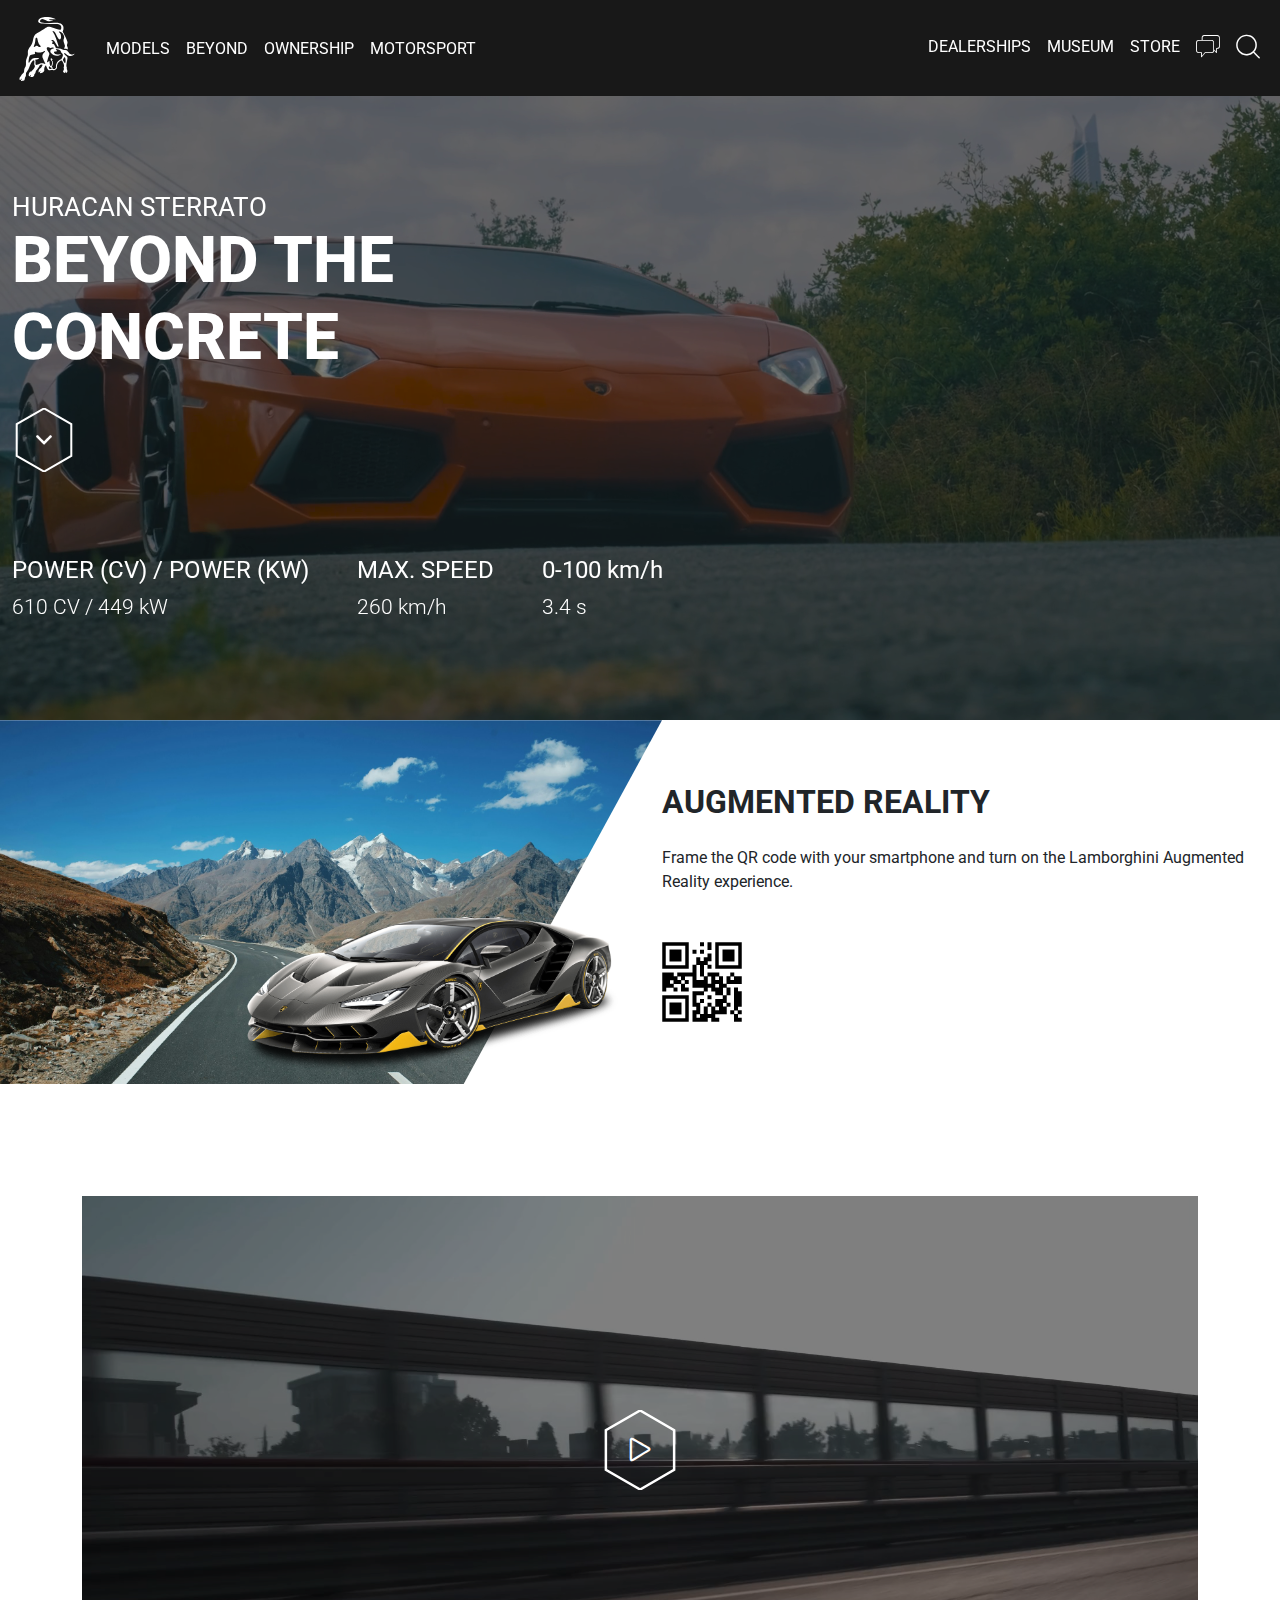
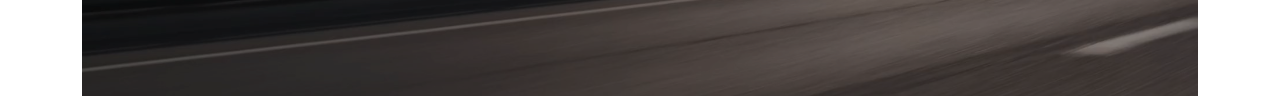
==== commit 9b04da4e: "commit" ====
--- a/index.html
+++ b/index.html
@@ -8,7 +8,7 @@
     <link rel="stylesheet" href="assets/css/main.css">
 </head>
 
-<body>
+<body id="body">
     <!-- <div class="container">
        
     </div> -->
@@ -87,30 +87,28 @@
           </div>
         </div><!-- /.car-specs -->
       </div><!-- /.main-hero-section -->
-      <section class="augmented-reality section-space-lg">
-        <div class="partial-container-right">
-        <div class="augmented-wrapper d_flex">
-          <div class="augmented-image">
-            <figure>
-              <img src="assets/images/img.jpg" class="main" alt="">
-              <img  class="lambo" src="assets/images/lambo.png" class="lambo" alt="">
-            </figure>
-          </div><!-- /.augmented-image -->
-          <div class="augmented-caption">
-            <h2 class="pb-4"><b>AUGMENTED REALITY</b></h2>
-            <p class="pb-5">Frame the QR code with your smartphone and turn on the Lamborghini Augmented Reality experience.</p>
-            <img class="qr-png" src="assets/images/qr-png.png" alt="">
-          </div><!-- /.augmented-caption -->
-        </div><!-- /.augmented-wrapper -->
-      </div><!-- /.partial-container-right -->
+      <section class="augmented-reality section-space-md">
+          <div class="augmented-reality-wrapper">
+            <div class="augmented-image ">
+              <figure>
+                <img src="assets/images/img.jpg" class="main" alt="">
+                <img  class="lambo" src="assets/images/lambo.png" class="lambo" alt="">
+              </figure>
+            </div><!-- /.augmented-image -->
+            <div class="augmented-caption">
+                <h2 class="pb-4"><b>AUGMENTED REALITY</b></h2>
+                <p class="pb-5">Frame the QR code with your smartphone and turn on the Lamborghini Augmented Reality experience.</p>
+                <img class="qr-png" src="assets/images/qr-png.png" alt="">
+            </div><!-- /.augmented-caption -->     
+          </div><!-- /.augmented-reality-wrapper -->
       </section><!-- /.augmented-reality -->
       <section class="main-video-section">
         <div class="main-video-section-wrapper">
           <div class="video-inner" >
           <div class="container">
-              <video class="main-video" src="assets/videos/main-hero-section.mp4"  autoplay loop muted preload="none"></video>
-              <button class="theme-button play-button">
-                <i class="icon-play"></i>
+              <video class="main-video" id="main_video" src="assets/videos/main-hero-section.mp4"  poster="assets/images/poster.jpg" preload="none" type="video/mp4"></video>
+              <button id="play_btn" class="theme-button play-button">
+                <i id="play_icon" class="icon-play"></i>
                 <svg xmlns:xlink="http://www.w3.org/1999/xlink" x="0px" y="0px" viewBox="0 0 27.7 32"
                     style="enable-background:new 0 0 27.7 32;" xml:space="preserve">
                     <polygon points="0.2,8.1 0.2,23.9 13.9,31.8 27.5,23.9 27.5,8.1 13.9,0.2 " />
--- a/assets/css/main.css
+++ b/assets/css/main.css
@@ -2,8 +2,8 @@
 @import url("https://fonts.googleapis.com/css2?family=Roboto:ital,wght@0,100..900;1,100..900&display=swap");
 @font-face {
   font-family: "icomoon";
-  src: url("fonts/icomoon.eot?7mcsu9");
-  src: url("fonts/icomoon.eot?7mcsu9#iefix") format("embedded-opentype"), url("fonts/icomoon.ttf?7mcsu9") format("truetype"), url("fonts/icomoon.woff?7mcsu9") format("woff"), url("fonts/icomoon.svg?7mcsu9#icomoon") format("svg");
+  src: url("fonts/icomoon.eot?hrhawa");
+  src: url("fonts/icomoon.eot?hrhawa#iefix") format("embedded-opentype"), url("fonts/icomoon.ttf?hrhawa") format("truetype"), url("fonts/icomoon.woff?hrhawa") format("woff"), url("fonts/icomoon.svg?hrhawa#icomoon") format("svg");
   font-weight: normal;
   font-style: normal;
   font-display: block;
@@ -38,12 +38,20 @@
   content: "\e903";
 }
 
+.icon-pause_icon:before {
+  content: "\e904";
+}
+
 .icon-play:before {
-  content: "\e904";
+  content: "\e905";
+}
+
+.icon-play-33:before {
+  content: "\e906";
 }
 
 .icon-search:before {
-  content: "\e905";
+  content: "\e907";
 }
 
 /*!
@@ -12043,6 +12051,10 @@
   margin-bottom: 5rem;
 }
 
+.section-space-md {
+  margin-bottom: 7rem;
+}
+
 .section-space-lg {
   margin-bottom: 10rem;
 }
@@ -12208,47 +12220,50 @@
   margin-right: 3rem;
 }
 
-.augmented-wrapper {
-  justify-content: space-between;
+.augmented-reality .augmented-reality-wrapper {
+  display: flex;
   align-items: center;
 }
-
-.augmented-image {
-  width: 65%;
+.augmented-reality .augmented-image {
+  width: 60%;
+}
+.augmented-reality .augmented-image figure {
   position: relative;
-}
-.augmented-image figure {
   width: 100%;
-  aspect-ratio: 1/0.5;
+  aspect-ratio: 1/0.55;
+  z-index: 1;
+}
+.augmented-reality .augmented-image figure img.main {
+  position: absolute;
   -webkit-clip-path: polygon(0 0, 100% 0%, 70% 100%, 0 100%, 0% 50%);
           clip-path: polygon(0 0, 100% 0%, 70% 100%, 0 100%, 0% 50%);
-  z-index: 1;
-  overflow: hidden;
-}
-.augmented-image figure img.main {
   width: 100%;
   height: 100%;
   -o-object-fit: cover;
      object-fit: cover;
 }
-.augmented-image figure img.lambo {
+.augmented-reality .augmented-image figure img.lambo {
   position: absolute;
   bottom: 0;
-  right: 0;
-  width: 100%;
-  height: 100%;
+  left: 65%;
+  transform: translateX(-50%);
+  width: 60%;
   -o-object-fit: cover;
      object-fit: cover;
   z-index: 1000;
 }
-.augmented-image .augmented-caption {
+.augmented-reality .augmented-image .augmented-caption {
   width: 25%;
 }
-.augmented-image .augmented-caption .qr-png {
-  width: 120px;
-  height: 120px;
+.augmented-reality .augmented-image .augmented-caption img.qr-png {
+  height: 20px;
+  width: 20px;
   -o-object-fit: cover;
      object-fit: cover;
+  background-color: red;
+}
+.augmented-reality .augmented-image .augmented-caption img.qr-png:hover {
+  transform: translateX(-100%);
 }
 
 .main-video-section-wrapper .video-inner {
@@ -12287,15 +12302,19 @@
 }
 
 @media (max-width: 1200px) {
-  .augmented-wrapper {
+  .augmented-reality .augmented-reality-wrapper {
     flex-direction: column;
-    align-items: flex-start;
-  }
-  .augmented-wrapper .augmented-image {
+    align-items: center;
+  }
+  .augmented-reality .augmented-image {
     width: 100%;
   }
-  .augmented-wrapper .augmented-caption {
+  .augmented-reality .augmented-caption {
     width: 100%;
+    padding: 3rem 1rem;
+    display: flex;
+    flex-direction: column;
+    align-items: center;
   }
 }
 @media (max-width: 991px) {
@@ -12317,4 +12336,9 @@
   .car-specs ul li {
     margin-bottom: 1.5rem;
   }
+  .augmented-reality .col-inner {
+    flex-direction: column !important;
+    justify-content: center !important;
+    align-items: center;
+  }
 }/*# sourceMappingURL=main.css.map */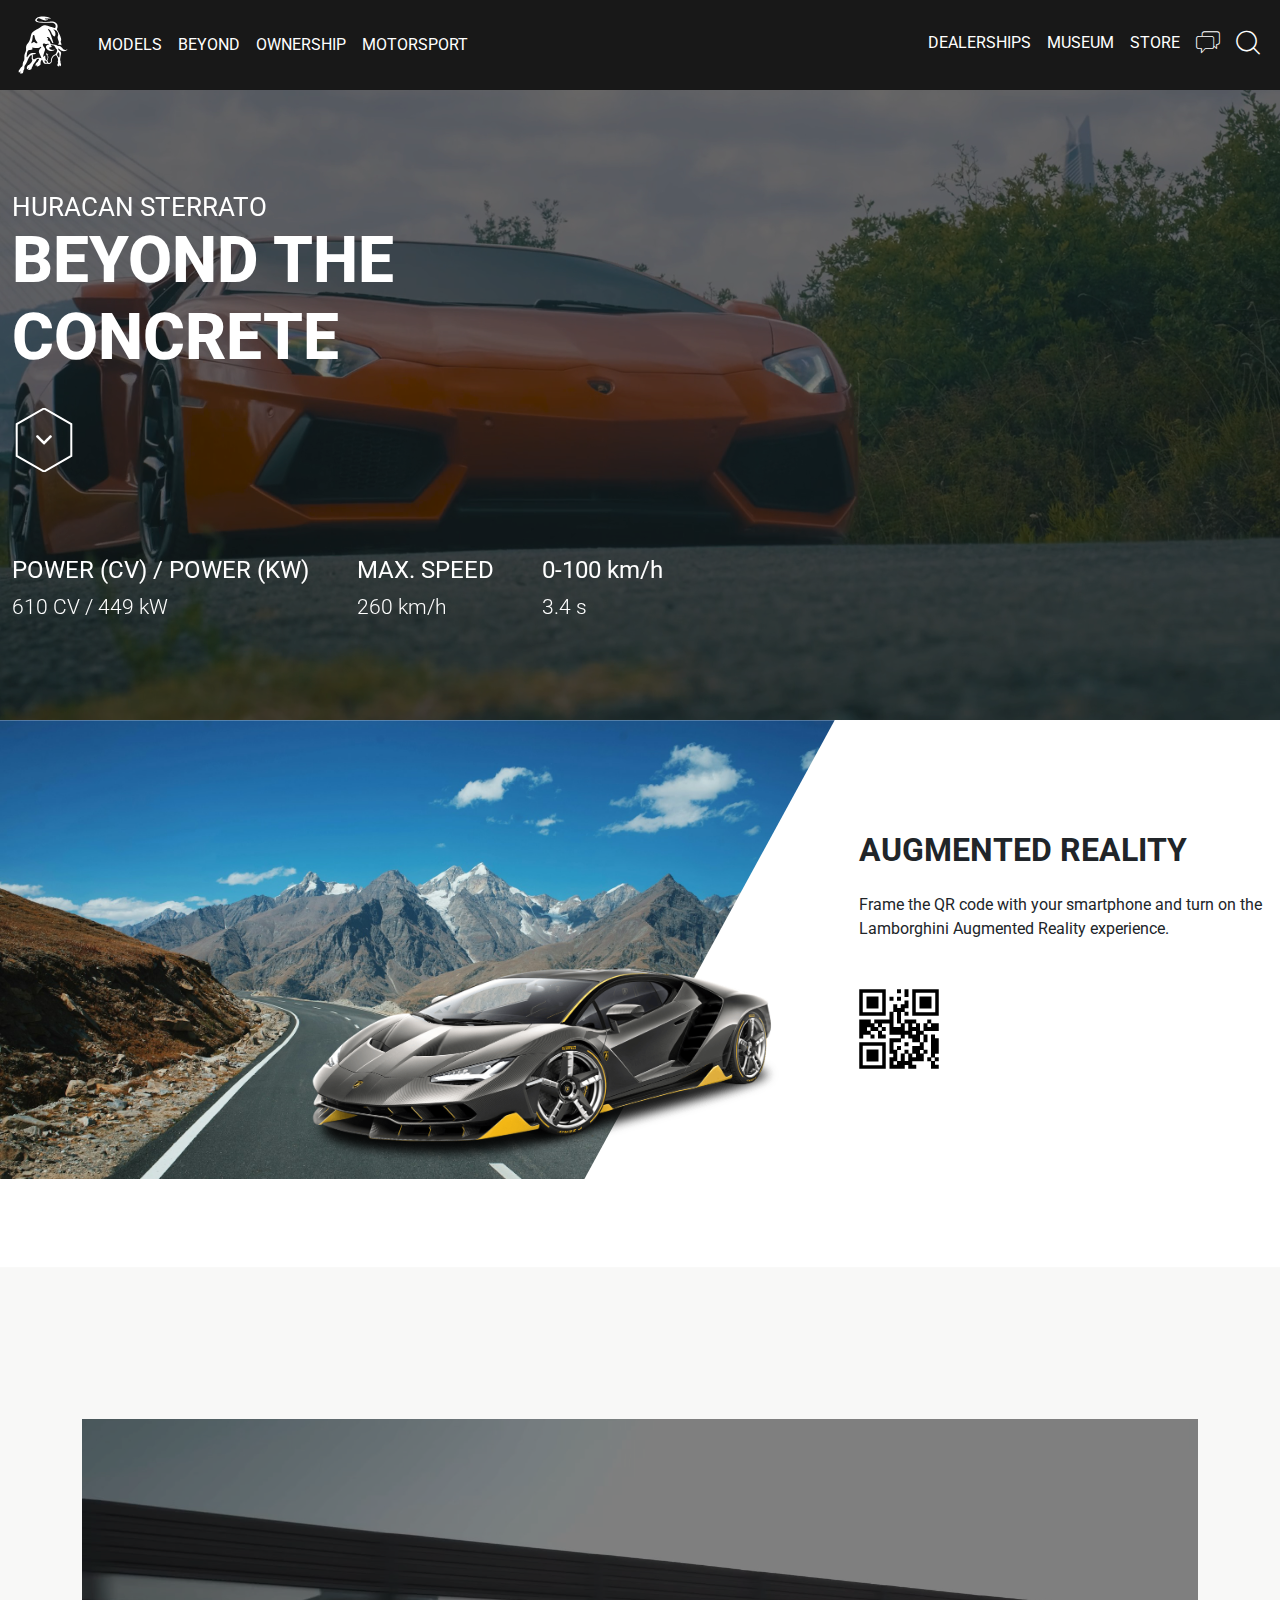
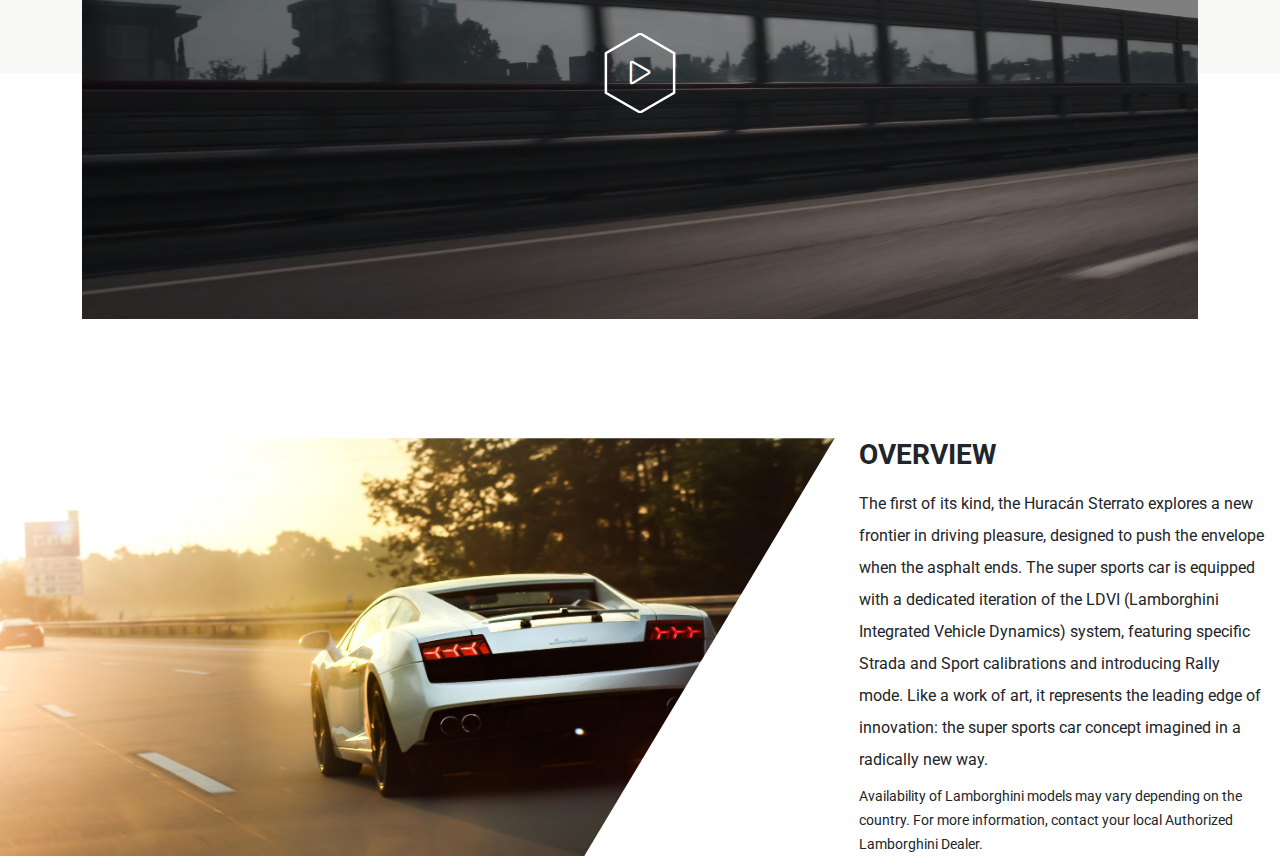
==== commit db9f900a: "commit" ====
--- a/index.html
+++ b/index.html
@@ -88,24 +88,31 @@
         </div><!-- /.car-specs -->
       </div><!-- /.main-hero-section -->
       <section class="augmented-reality section-space-md">
-          <div class="augmented-reality-wrapper">
-            <div class="augmented-image ">
-              <figure>
-                <img src="assets/images/img.jpg" class="main" alt="">
-                <img  class="lambo" src="assets/images/lambo.png" class="lambo" alt="">
-              </figure>
-            </div><!-- /.augmented-image -->
-            <div class="augmented-caption">
-                <h2 class="pb-4"><b>AUGMENTED REALITY</b></h2>
-                <p class="pb-5">Frame the QR code with your smartphone and turn on the Lamborghini Augmented Reality experience.</p>
-                <img class="qr-png" src="assets/images/qr-png.png" alt="">
-            </div><!-- /.augmented-caption -->     
-          </div><!-- /.augmented-reality-wrapper -->
+          <div class="partial-container-right n_m">
+            <div class="row">
+              <div class="col-lg-8">
+                <div class="augmented-image col-inner">
+                  <figure>
+                    <img src="assets/images/img.jpg" class="main" alt="">
+                    <img  class="lambo" src="assets/images/lambo.png" class="lambo" alt="">
+                  </figure>
+                </div><!-- /.augmented-image -->
+              </div><!-- /.col-lg-8 --> 
+              <div class="col-lg-4">
+                <div class="augmented-caption col-inner">
+                  <h2 class="pb-4"><b>AUGMENTED REALITY</b></h2>
+                  <p class="pb-5">Frame the QR code with your smartphone and turn on the Lamborghini Augmented Reality experience.</p>
+                  <img class="qr-png" src="assets/images/qr-png.png" alt="">
+              </div><!-- /.augmented-caption -->     
+              </div><!-- /.col-lg-4 --> 
+            </div><!-- /.row -->
+          </div><!-- /.partial-container-right -->
       </section><!-- /.augmented-reality -->
-      <section class="main-video-section">
+      <section class="main-video-section section-space-md">
         <div class="main-video-section-wrapper">
           <div class="video-inner" >
-          <div class="container">
+          <div class="container" >
+
               <video class="main-video" id="main_video" src="assets/videos/main-hero-section.mp4"  poster="assets/images/poster.jpg" preload="none" type="video/mp4"></video>
               <button id="play_btn" class="theme-button play-button">
                 <i id="play_icon" class="icon-play"></i>
@@ -118,9 +125,28 @@
         </div><!-- /.video-inner -->
         </div><!-- /.main-video-section-wrapper -->
       </section><!-- /.main-video-section -->
+      <section class="overview">
+        <div class="partial-container-right">
+          <div class="row">
+            <div class="col-lg-8">
+              <div class="overview-image col-inner">
+                <figure>
+                  <img src="assets/images/asd.jpg" alt="">
+                </figure>
+              </div><!-- /.overview image -->
+            </div><!-- /.col-lg-8 -->
+            <div class="col-lg-4">
+              <div class="overview-cap col-inner">
+                <h3 class="pb-3"><b>OVERVIEW</b></h3>
+                <p  class="pb-2 para">The first of its kind, the Huracán Sterrato explores a new frontier in driving pleasure, designed to push the envelope when the asphalt ends. The super sports car is equipped with a dedicated iteration of the LDVI (Lamborghini Integrated Vehicle Dynamics) system, featuring specific Strada and Sport calibrations and introducing Rally mode. Like a work of art, it represents the leading edge of innovation: the super sports car concept imagined in a radically new way.</p>
+                <p><small>Availability of Lamborghini models may vary depending on the country. For more information, contact your local Authorized Lamborghini Dealer.</small></p>
+              </div><!-- /.overview-cap -->
+            </div><!-- /.col-lg-4 -->
+          </div><!-- /.row -->
+        </div><!-- /.partial-container-right -->
+      </section><!-- /.overview-image -->
     </main><!-- /.main-content -->
     <footer class="footer"></footer><!-- /.footer -->
-
     <script src="assets/js/bootstrap.js"></script>
     <script src="assets/js/main.js"></script>
 </body>
--- a/assets/css/main.css
+++ b/assets/css/main.css
@@ -12060,17 +12060,25 @@
 }
 
 .partial-container-right {
-  max-width: calc((1600px) + 50% - 1600px / 2);
+  max-width: calc((1800px) + 50% - 1800px / 2);
   padding-right: 1rem;
   margin-right: auto;
 }
 
+.n_m {
+  padding-left: 0 !important;
+}
+
 .hero-caption-space {
   padding-bottom: 5rem;
 }
 
 .d_flex {
   display: flex;
+}
+
+.para {
+  line-height: 2rem;
 }
 
 .theme-button {
@@ -12114,7 +12122,9 @@
   left: 0;
   z-index: 100;
   width: 100%;
-  height: 6rem;
+}
+.main-navbar .navbar-brand img {
+  height: 4rem;
 }
 .main-navbar .nav-link {
   color: #ffffff !important;
@@ -12220,12 +12230,14 @@
   margin-right: 3rem;
 }
 
-.augmented-reality .augmented-reality-wrapper {
+.augmented-reality {
+  margin-bottom: 15rem;
+}
+.augmented-reality .col-inner {
+  height: 100%;
   display: flex;
-  align-items: center;
-}
-.augmented-reality .augmented-image {
-  width: 60%;
+  justify-content: center;
+  flex-direction: column;
 }
 .augmented-reality .augmented-image figure {
   position: relative;
@@ -12252,23 +12264,18 @@
      object-fit: cover;
   z-index: 1000;
 }
-.augmented-reality .augmented-image .augmented-caption {
-  width: 25%;
-}
-.augmented-reality .augmented-image .augmented-caption img.qr-png {
-  height: 20px;
-  width: 20px;
+.augmented-reality .augmented-caption img.qr-png {
+  height: 80px;
+  width: 80px;
   -o-object-fit: cover;
      object-fit: cover;
-  background-color: red;
-}
-.augmented-reality .augmented-image .augmented-caption img.qr-png:hover {
-  transform: translateX(-100%);
 }
 
 .main-video-section-wrapper .video-inner {
   position: relative;
   z-index: 1;
+  min-height: 100%;
+  width: 100%;
 }
 .main-video-section-wrapper .video-inner .main-video {
   width: 100%;
@@ -12276,6 +12283,17 @@
   filter: brightness(50%) contrast(100%);
   -o-object-fit: cover;
      object-fit: cover;
+}
+.main-video-section-wrapper .video-inner::after {
+  content: "";
+  position: absolute;
+  top: 10%;
+  transform: translateY(-50%);
+  left: 0;
+  width: 100%;
+  height: 80%;
+  background-color: #F8F8F7;
+  z-index: -1;
 }
 
 .play-button {
@@ -12301,6 +12319,42 @@
   fill: #ffffff;
 }
 
+section.overview {
+  height: 100%;
+}
+section.overview .col-inner {
+  height: 100%;
+  width: 100%;
+  display: flex;
+  flex-direction: column;
+  justify-content: center;
+}
+
+.overview-image {
+  height: 100%;
+}
+.overview-image figure {
+  position: relative;
+  width: 100%;
+  height: 100%;
+  aspect-ratio: 1/0.5;
+}
+.overview-image figure img {
+  position: absolute;
+  top: 0;
+  left: 0;
+  width: 100%;
+  height: 100%;
+  -o-object-fit: cover;
+     object-fit: cover;
+  -webkit-clip-path: polygon(0 0, 100% 0%, 70% 100%, 0 100%, 0% 50%);
+          clip-path: polygon(0 0, 100% 0%, 70% 100%, 0 100%, 0% 50%);
+}
+
+.overview-cap {
+  height: 100%;
+}
+
 @media (max-width: 1200px) {
   .augmented-reality .augmented-reality-wrapper {
     flex-direction: column;
@@ -12318,8 +12372,11 @@
   }
 }
 @media (max-width: 991px) {
-  .main-navbar .navbar-wrapper {
-    background-color: #000000;
+  .partial-container-right {
+    padding-left: 1rem;
+  }
+  .main-navbar .navbar-nav {
+    margin-bottom: 0 !important;
   }
   .main-navbar .navbar-wrapper .lg-show {
     display: flex !important;
@@ -12337,8 +12394,13 @@
     margin-bottom: 1.5rem;
   }
   .augmented-reality .col-inner {
-    flex-direction: column !important;
-    justify-content: center !important;
-    align-items: center;
+    align-items: flex-start;
+  }
+  .overview .col-inner {
+    padding-bottom: 5rem !important;
+  }
+  .overview-image figure img {
+    -webkit-clip-path: none;
+            clip-path: none;
   }
 }/*# sourceMappingURL=main.css.map */